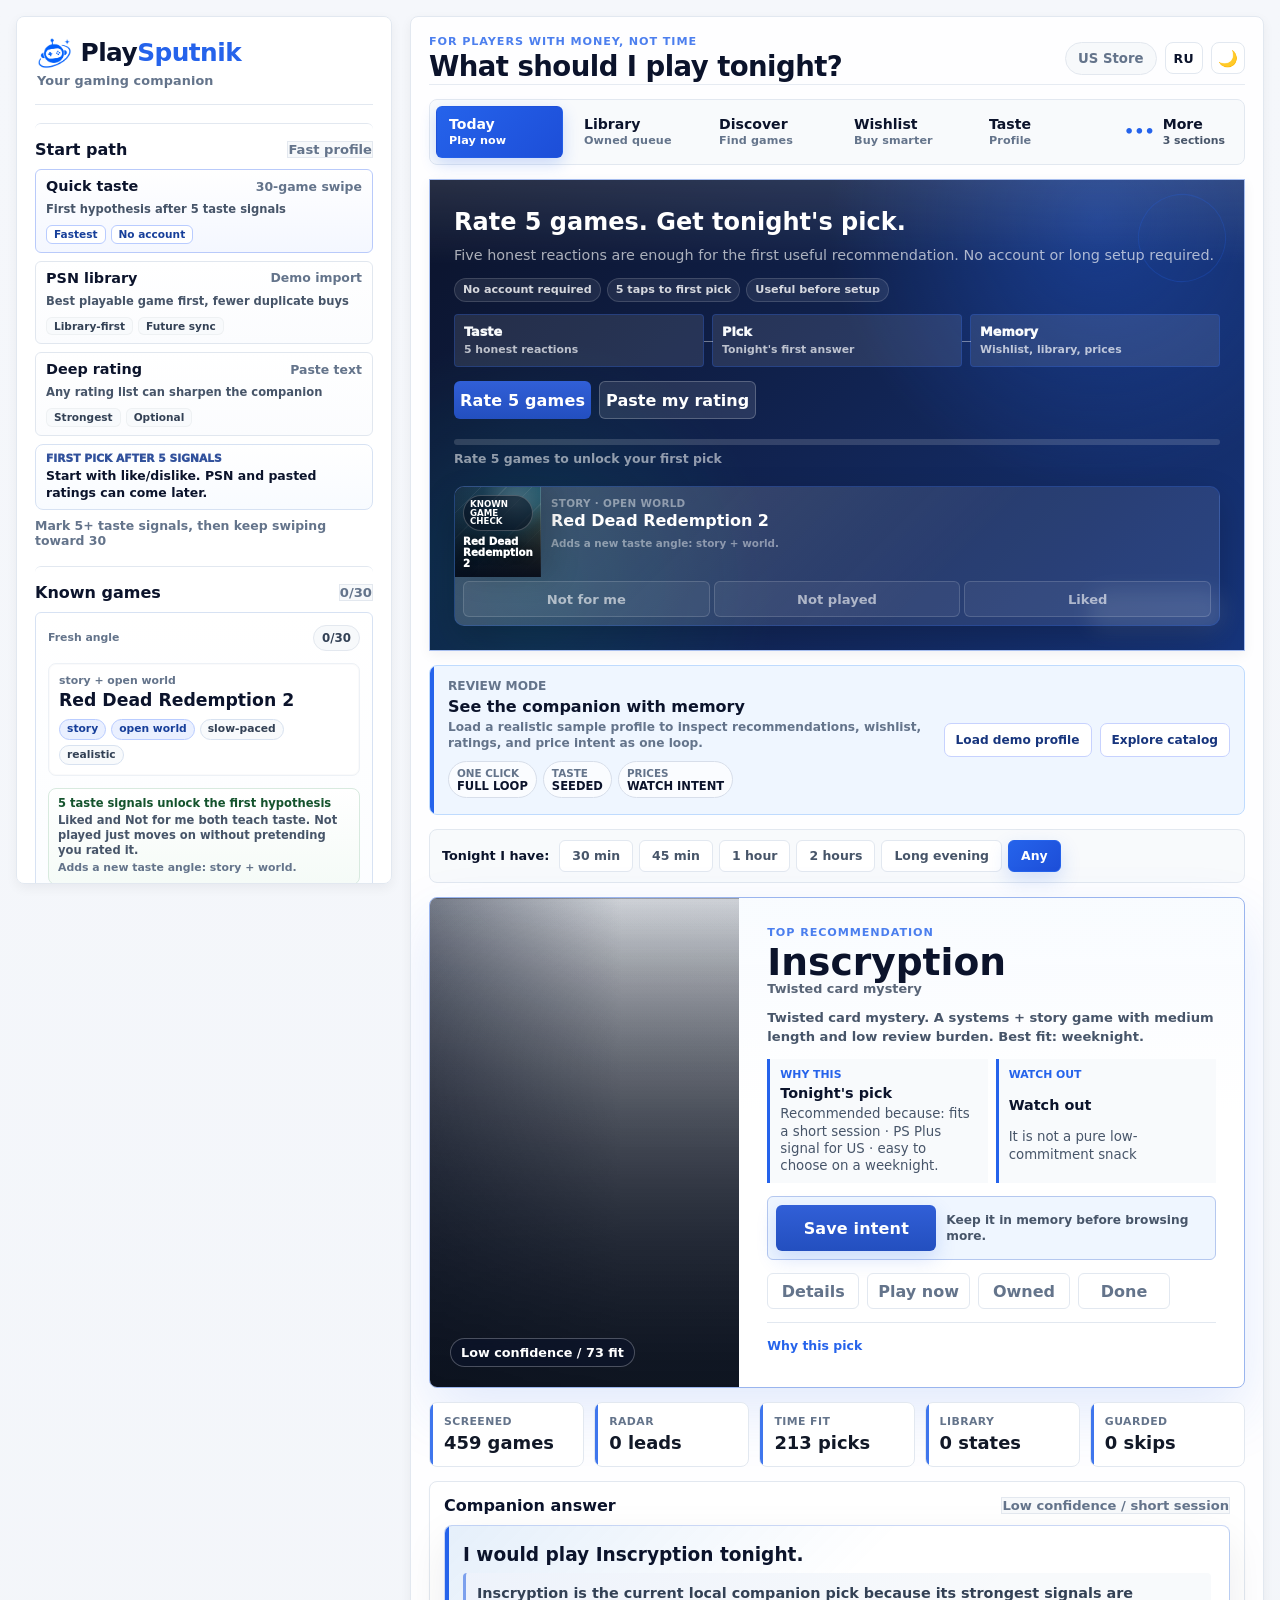
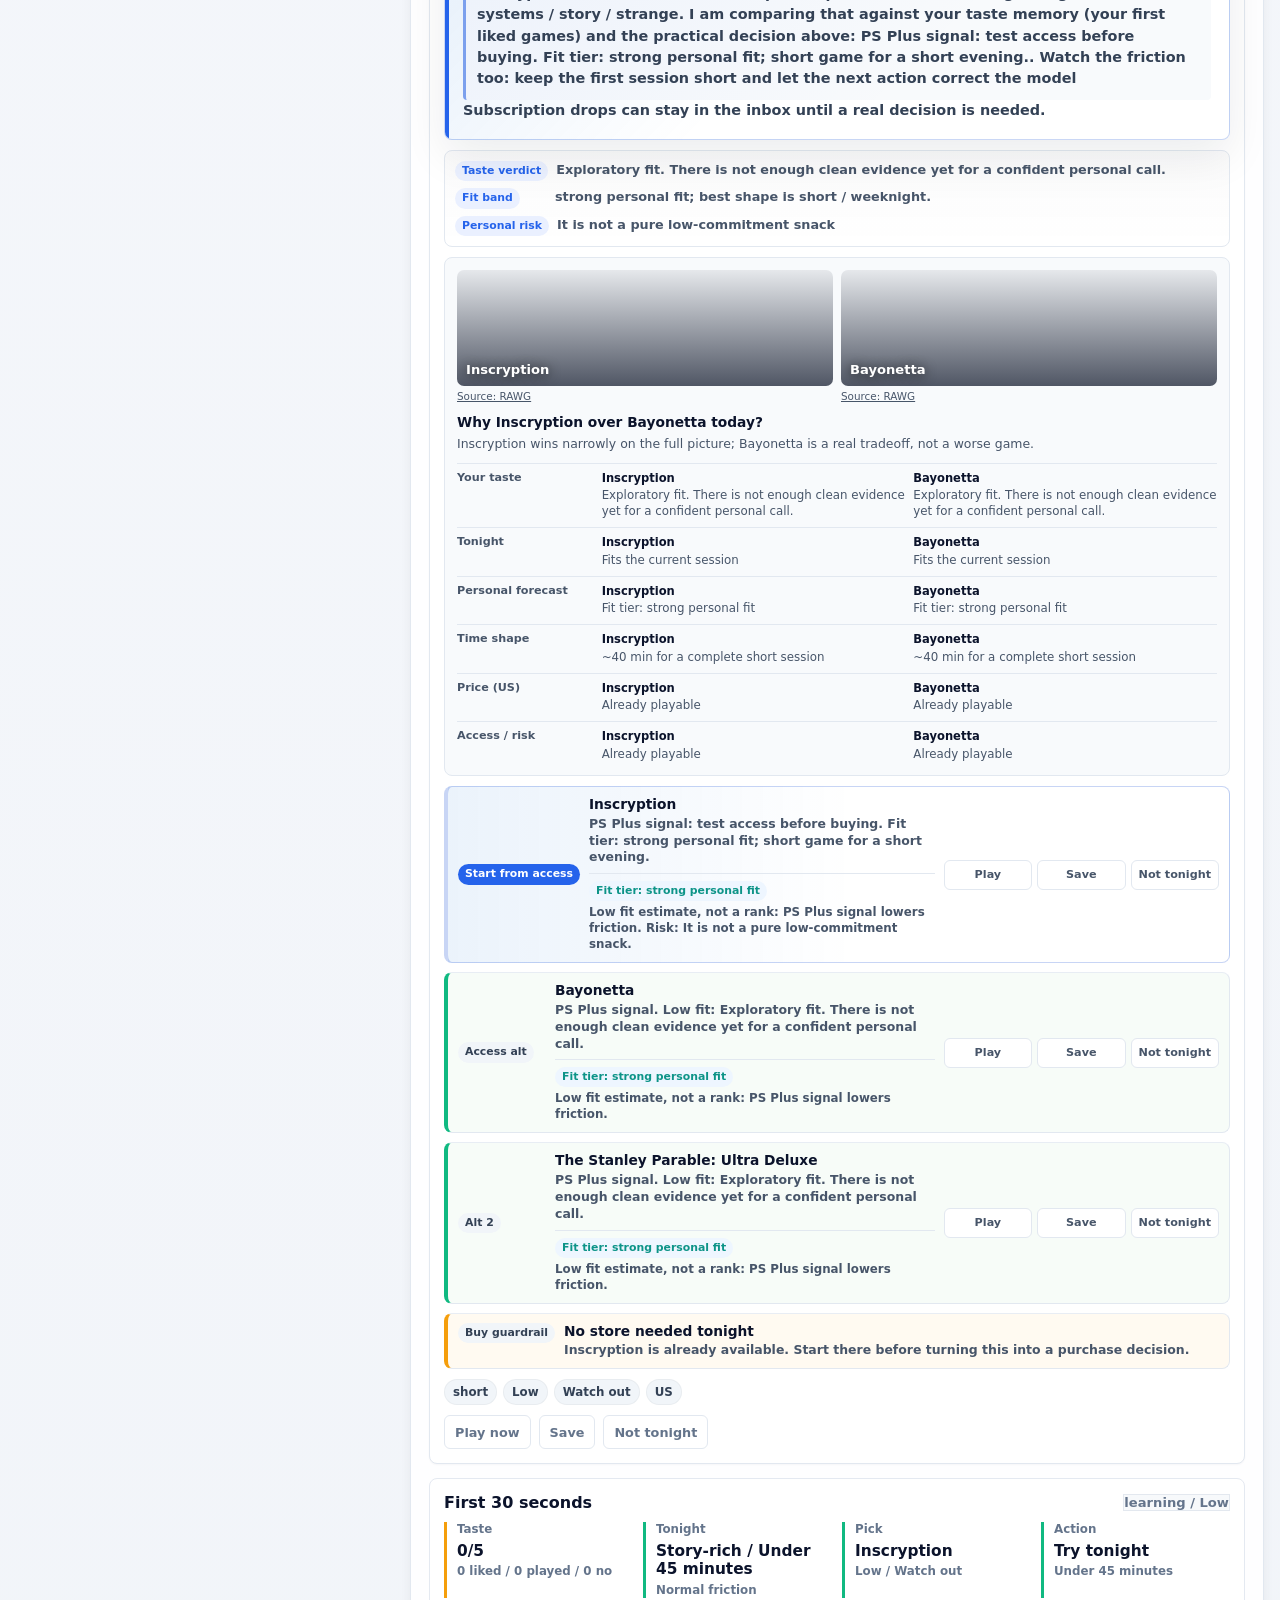
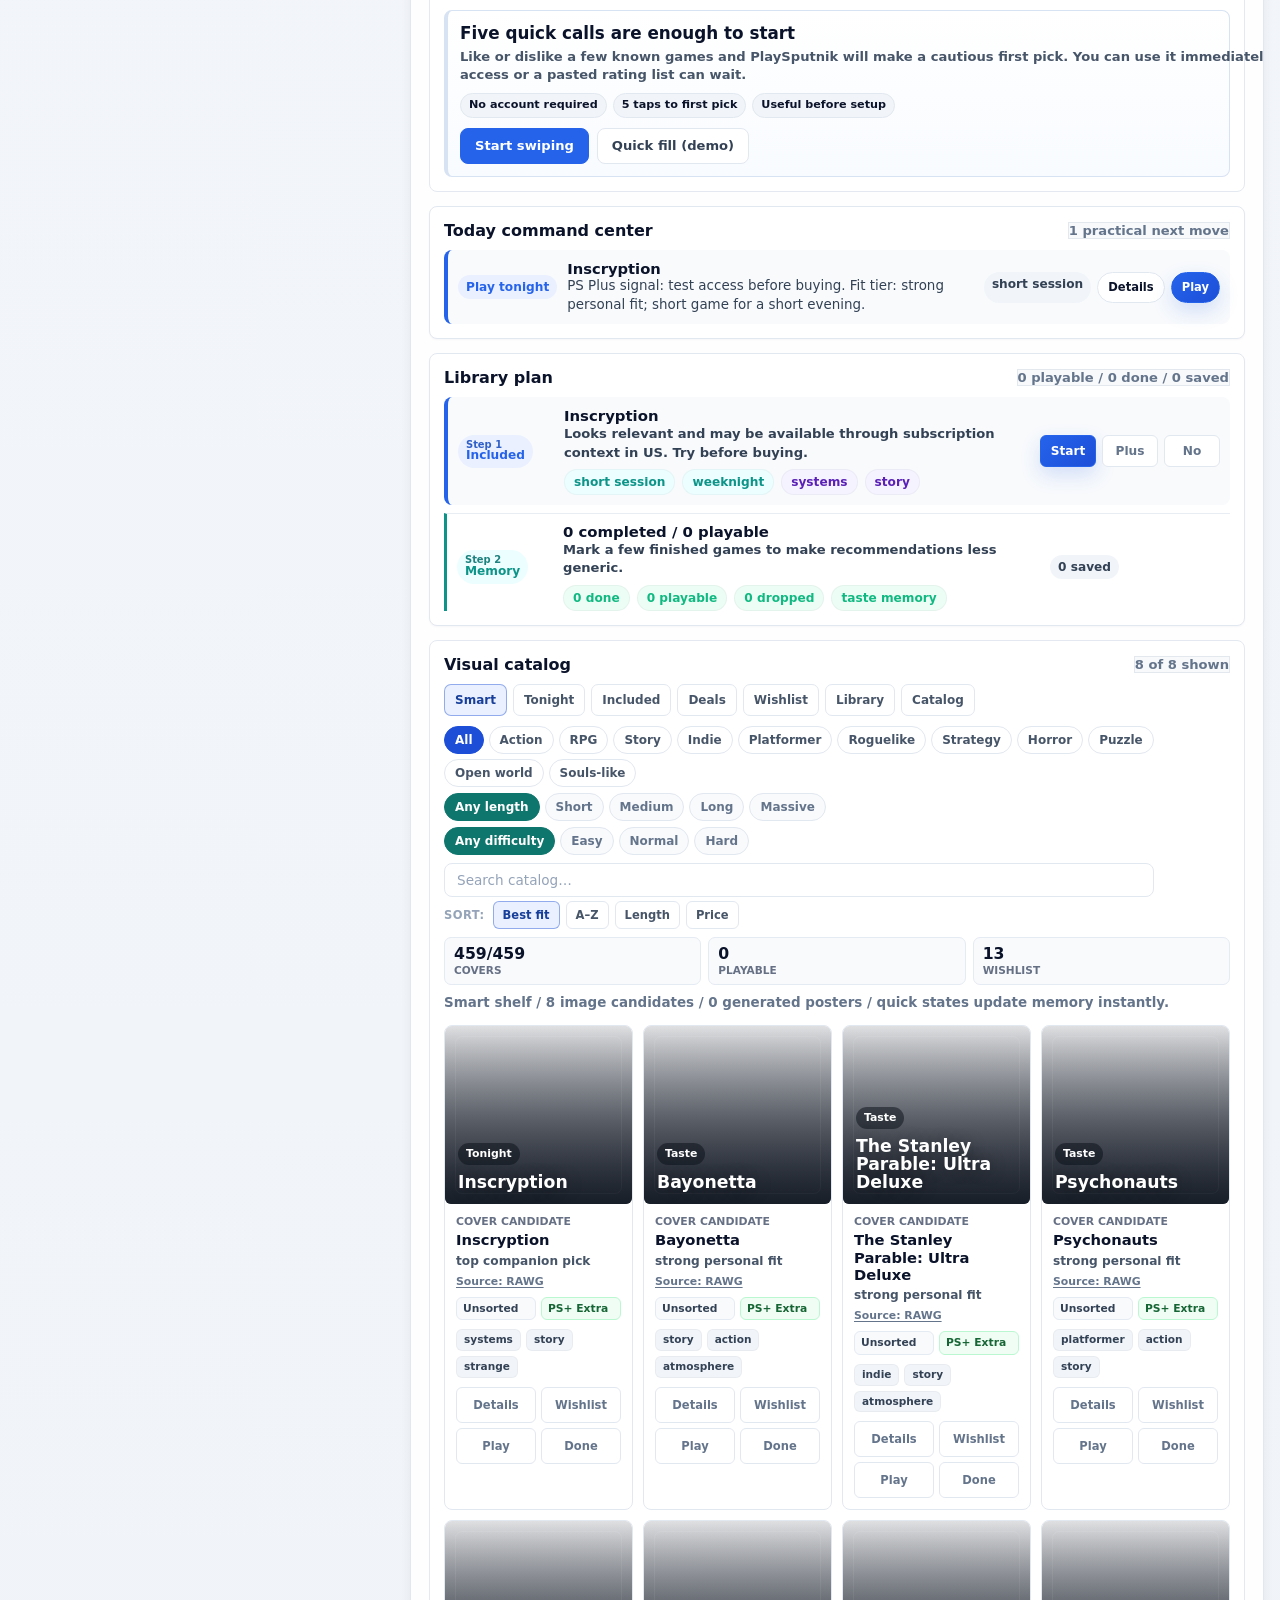
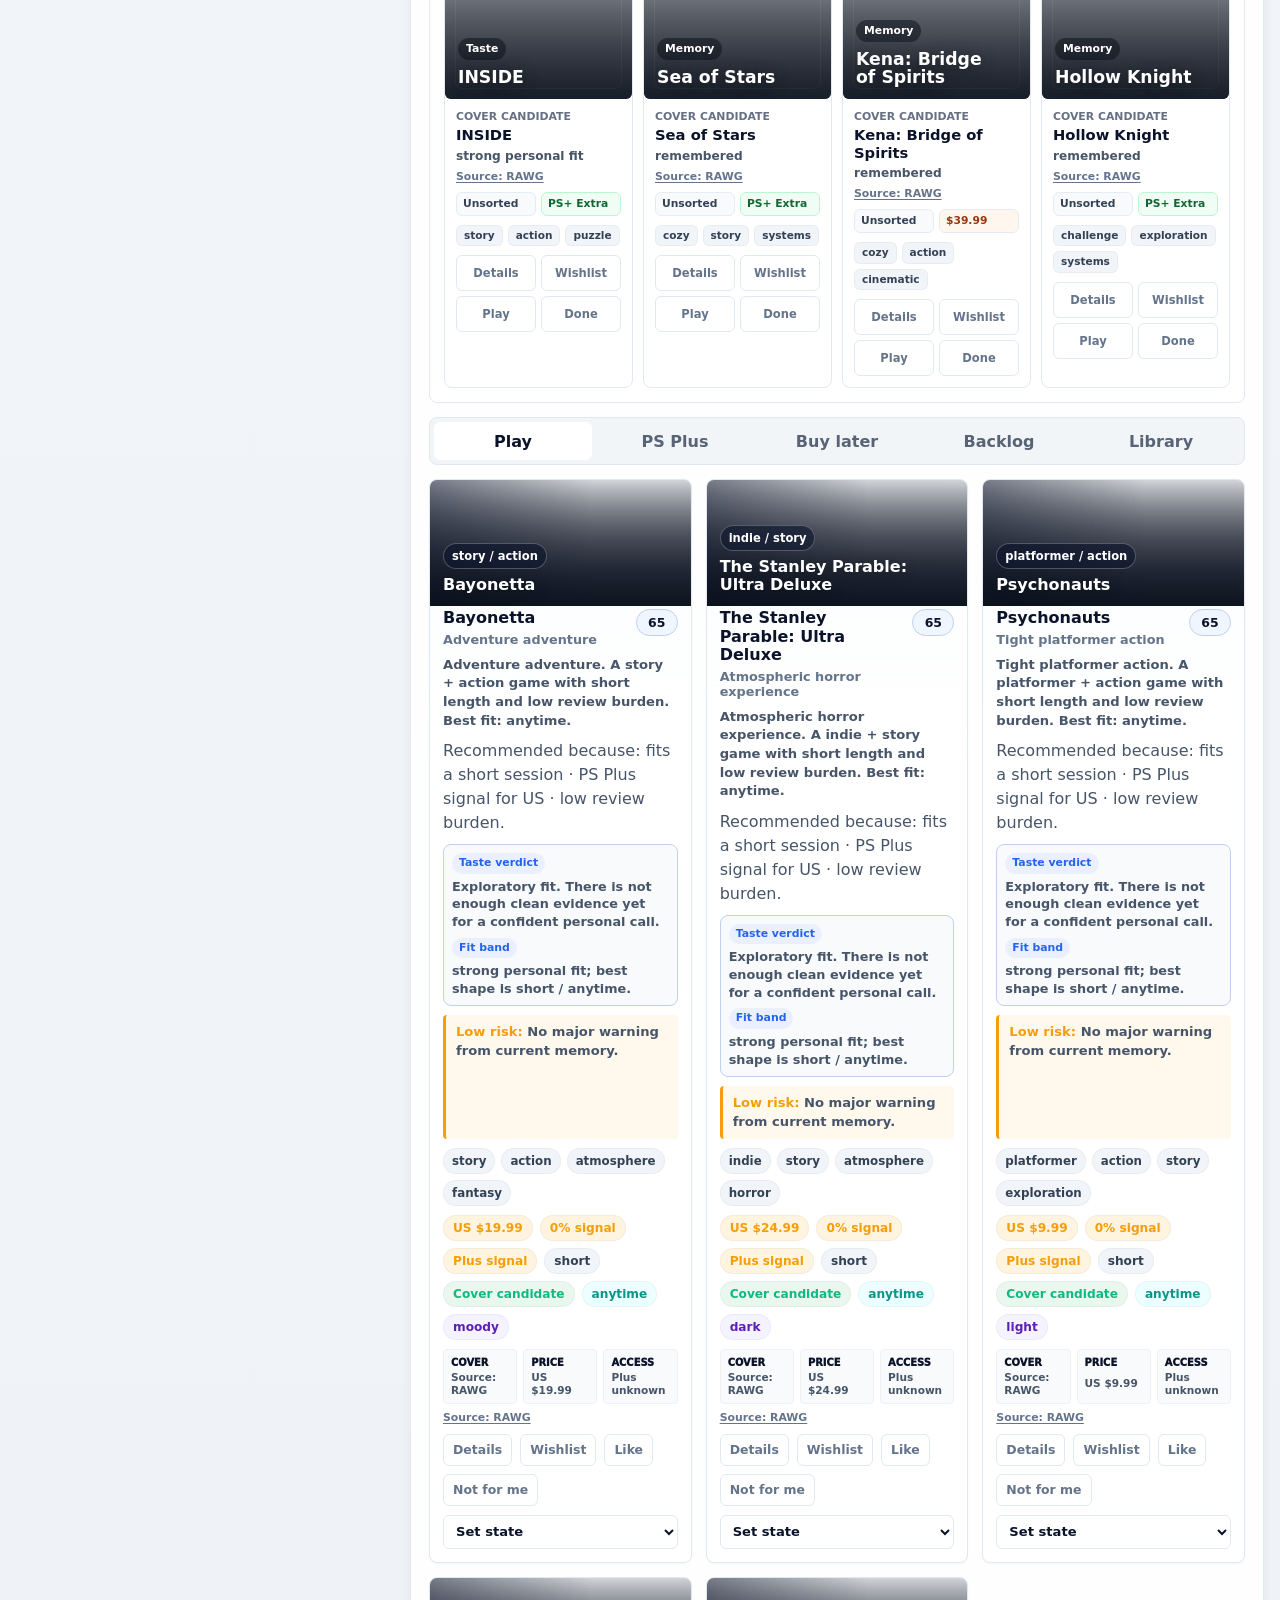
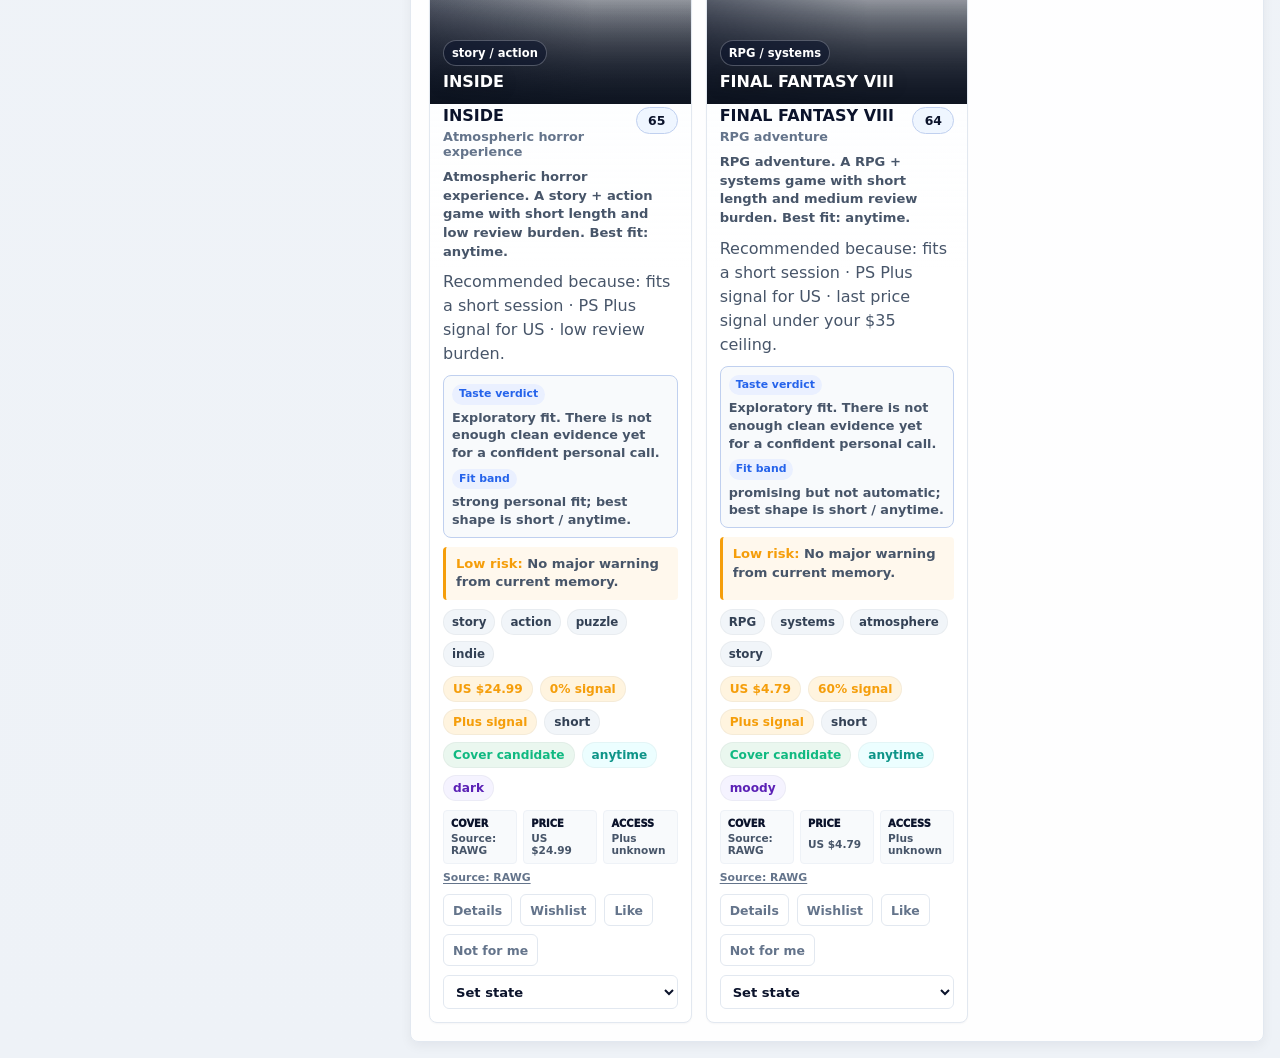
==== index.html @ 049bcea6 "Add reviewable AI memory and guarded Today reranking" ====
<!doctype html>
<html lang="en">
  <head>
    <meta charset="utf-8" />
    <meta name="viewport" content="width=device-width, initial-scale=1" />
    <title>PlaySputnik</title>
    <meta name="description" content="Your PS-first gaming companion — find what to play next." />
    <meta name="theme-color" content="#2563eb" />
    <meta name="apple-mobile-web-app-capable" content="yes" />
    <meta name="apple-mobile-web-app-status-bar-style" content="black-translucent" />
    <meta name="apple-mobile-web-app-title" content="PlaySputnik" />
    <link rel="manifest" href="manifest.json" />
    <link rel="icon" type="image/svg+xml" href="favicon.svg" />
    <link rel="apple-touch-icon" href="icons/icon-192.png" />
    <link rel="stylesheet" href="styles/foundation.css?v=v132" />
    <link rel="stylesheet" href="styles/components.css?v=v132" />
    <link rel="stylesheet" href="styles/polish.css?v=v132" />
    <link rel="stylesheet" href="styles/themes.css?v=v132" />
    <link rel="stylesheet" href="styles/brand.css?v=v132" />
    <script src="runtime-config.js"></script>
    <script>
      // Apply theme before first paint to avoid flash-of-light
      (function () {
        try {
          var stored = localStorage.getItem("playsputnik-theme");
          var theme = stored
            || (window.matchMedia && window.matchMedia("(prefers-color-scheme: dark)").matches ? "dark" : "light");
          if (theme === "dark") document.documentElement.setAttribute("data-theme", "dark");
        } catch (e) { /* localStorage blocked — default light */ }
      })();
    </script>
  </head>
  <body class="is-app-booting" aria-busy="true">
    <div class="app-boot-overlay" id="app-boot-overlay" role="status" aria-live="polite">
      <span class="app-boot-mark" aria-hidden="true"></span>
      <strong data-i18n="system.bootTitle">Preparing your companion</strong>
      <p id="app-boot-status" data-i18n="system.bootModules">Loading game intelligence…</p>
    </div>
    <a href="#decision-surface-main" class="skip-link" data-i18n="system.skip">Skip to recommendations</a>
    <main class="app-shell">
      <aside class="setup-panel" id="setup-panel" aria-label="Player setup" data-i18n-attr="aria-label:settings.setupAria">
        <div class="brand-row">
          <span class="brand-logo" role="img" aria-label="PlaySputnik">
            <img class="brand-mark-img" src="icons/brand/playsputnik-mark.png" alt="" aria-hidden="true" width="34" height="32" />
            <span class="bl-wordmark"><span class="bl-play">Play</span><span class="bl-sputnik">Sputnik</span></span>
          </span>
          <p class="brand-tagline" data-i18n="settings.brandTagline">Your gaming companion</p>
        </div>

        <section class="control-section entry-section" aria-labelledby="entry-title">
          <div class="section-heading">
            <h2 id="entry-title" data-i18n="settings.start.title">Start path</h2>
            <span id="entry-status" data-i18n="settings.start.status">30 sec value</span>
          </div>
          <div class="entry-grid">
            <button class="entry-option" data-entry-path="quick" type="button">
              <strong data-i18n="settings.start.quickTitle">Quick taste</strong>
              <span data-i18n="settings.start.quickSub">30-game swipe</span>
              <small data-i18n="settings.start.quickDetail">First hypothesis after 5 taste signals</small>
              <span class="entry-tags" aria-label="Quick taste strengths" data-i18n-attr="aria-label:settings.start.quickAria">
                <em data-i18n="settings.start.fastest">Fastest</em>
                <em data-i18n="settings.start.noAccount">No account</em>
              </span>
            </button>
            <button class="entry-option" data-entry-path="psn" type="button">
              <strong data-i18n="settings.start.psnTitle">PSN library</strong>
              <span data-i18n="settings.start.psnSub">Demo import</span>
              <small data-i18n="settings.start.psnDetail">Best playable game first, fewer duplicate buys</small>
              <span class="entry-tags" aria-label="PSN library strengths" data-i18n-attr="aria-label:settings.start.psnAria">
                <em data-i18n="settings.start.libraryFirst">Library-first</em>
                <em data-i18n="settings.start.futureSync">Future sync</em>
              </span>
            </button>
            <button class="entry-option" data-entry-path="deep" type="button">
              <strong data-i18n="settings.start.deepTitle">Deep rating</strong>
              <span data-i18n="settings.start.deepSub">Paste text</span>
              <small data-i18n="settings.start.deepDetail">Any rating list can sharpen the companion</small>
              <span class="entry-tags" aria-label="Deep rating strengths" data-i18n-attr="aria-label:settings.start.deepAria">
                <em data-i18n="settings.start.strongest">Strongest</em>
                <em data-i18n="settings.start.optional">Optional</em>
              </span>
            </button>
          </div>
          <div class="entry-route-proof" id="entry-route-proof"></div>
          <div class="entry-result" id="entry-result"></div>
        </section>

        <section class="control-section psn-import-section" id="psn-import-section" aria-labelledby="psn-import-title" style="display:none">
          <div class="section-heading">
            <h2 id="psn-import-title" data-i18n="settings.psn.title">PSN library import</h2>
            <span id="psn-import-status"></span>
          </div>
          <p class="panel-note" data-i18n="settings.psn.note">Paste your npsso cookie to import your PS5/PS4 library automatically.</p>
          <details class="psn-npsso-howto">
            <summary data-i18n="settings.psn.howTo">How to find your NPSSO token</summary>
            <ol>
              <li data-i18n="settings.psn.step1">Open my.playstation.com in a browser and sign in.</li>
              <li data-i18n="settings.psn.step2">Press F12 to open DevTools, then open the Application tab.</li>
              <li data-i18n="settings.psn.step3">Under Storage, then Cookies, find npsso.</li>
              <li data-i18n="settings.psn.step4">Copy the 64-character value and paste it below.</li>
            </ol>
            <p class="panel-note" data-i18n="settings.psn.privacy">The token is sent only to your local companion server (127.0.0.1), never to a third party.</p>
          </details>
          <label class="field">
            <span data-i18n="settings.psn.tokenLabel">NPSSO token</span>
            <input id="psn-npsso-input" type="password" placeholder="Paste 64-character token" data-i18n-attr="placeholder:settings.psn.tokenPlaceholder" autocomplete="off" spellcheck="false" />
          </label>
          <div class="action-row">
            <button class="secondary-action" id="psn-import-btn" type="button" data-i18n="settings.psn.import">Import from PSN</button>
            <button class="secondary-action" id="psn-import-cancel" type="button" data-i18n="settings.psn.cancel">Cancel</button>
          </div>
          <div id="psn-import-result"></div>
        </section>

        <section class="control-section" aria-labelledby="liked-title">
          <div class="section-heading">
            <h2 id="liked-title" data-i18n="settings.knownGames">Known games</h2>
            <span id="liked-count">0/30</span>
          </div>
          <div class="quick-swipe-deck" id="quick-swipe-deck"></div>
          <div class="profile-grid" id="liked-games"></div>
          <div class="taste-gate" id="taste-gate"></div>
        </section>

        <section class="control-section" id="taste-profile-section" aria-labelledby="taste-profile-title">
          <div class="section-heading">
            <h2 id="taste-profile-title" data-i18n="settings.tasteProfile">Taste profile</h2>
            <span id="taste-profile-badge"></span>
          </div>
          <div id="taste-profile-summary"></div>
        </section>

        <section class="control-section" id="taste-import-section" aria-labelledby="import-title">
          <div class="section-heading">
            <h2 id="import-title" data-i18n="settings.tasteImport.title">Taste import</h2>
            <span id="taste-summary" data-i18n="settings.tasteImport.summary">Manual profile</span>
          </div>
          <label class="field">
            <span data-i18n="settings.tasteImport.label">Paste ratings</span>
            <textarea id="rating-import" rows="5" placeholder="Hades - 5/5&#10;Elden Ring - 9/10&#10;Stray - 4/5" data-i18n-attr="placeholder:settings.tasteImport.placeholder"></textarea>
          </label>
          <div class="taste-import-preview" id="taste-import-preview" aria-live="polite"></div>
          <div class="taste-import-report" id="taste-import-report" aria-live="polite" hidden></div>
          <div class="action-row">
            <button class="secondary-action" id="sample-ratings" type="button" data-i18n="settings.tasteImport.sample">Use sample</button>
            <button class="secondary-action" id="demo-ratings" type="button" data-i18n="settings.tasteImport.demo">Demo 10 games</button>
            <button class="secondary-action" id="analyze-ratings" type="button" data-i18n="settings.tasteImport.analyze">Analyze with AI</button>
            <button class="primary-action" id="confirm-ai-import" type="button" data-i18n="settings.tasteImport.confirmDraft" hidden>Confirm draft</button>
            <button class="secondary-action" id="discard-ai-import" type="button" data-i18n="settings.tasteImport.discardDraft" hidden>Discard draft</button>
          </div>
          <div class="taste-atoms" id="taste-atoms"></div>
        </section>

        <section class="control-section" aria-labelledby="session-stats-title" id="session-stats-panel">
          <div class="section-heading">
            <h2 id="session-stats-title" data-i18n="settings.sessionStats.title">Session</h2>
            <span id="session-status"></span>
          </div>
          <div class="session-stats-grid" id="session-stats-grid">
            <div class="session-stat"><span data-i18n="settings.sessionStats.now">Now</span><strong id="session-current">—</strong></div>
            <div class="session-stat"><span data-i18n="settings.sessionStats.total">Total</span><strong id="session-total">—</strong></div>
            <div class="session-stat"><span data-i18n="settings.sessionStats.sessions">Sessions</span><strong id="session-count">—</strong></div>
            <div class="session-stat"><span data-i18n="settings.sessionStats.average">Avg</span><strong id="session-avg">—</strong></div>
          </div>
        </section>

        <details class="control-section advanced-section">
          <summary>
            <span id="notebook-title" data-i18n="settings.advanced.title">Advanced import</span>
            <span id="notebook-summary" data-i18n="settings.advanced.optional">Optional</span>
          </summary>
          <label class="field">
            <span data-i18n="settings.advanced.label">Power-user note</span>
            <textarea id="notebook-import" rows="6" placeholder="Wishlist, access, prices, completed, ranked, upcoming" data-i18n-attr="placeholder:settings.advanced.placeholder"></textarea>
          </label>
          <div class="action-row">
            <button class="secondary-action" id="parse-notebook" type="button" data-i18n="settings.advanced.parse">Parse note</button>
            <button class="secondary-action" id="clear-notebook" type="button" data-i18n="settings.advanced.clear">Clear note</button>
          </div>
          <div class="taste-atoms" id="notebook-pills"></div>
        </details>

        <section class="control-section" aria-labelledby="context-title">
          <h2 id="context-title" data-i18n="settings.context.title">Current context</h2>
          <label class="field">
            <span data-i18n="settings.context.mood">Mood</span>
            <select id="mood">
              <option value="story" data-i18n="settings.context.moodStory">Story-rich</option>
              <option value="adrenaline" data-i18n="settings.context.moodEnergy">High energy</option>
              <option value="cozy" data-i18n="settings.context.moodCozy">Relaxed</option>
              <option value="systems" data-i18n="settings.context.moodSystems">Systems and tactics</option>
            </select>
          </label>
          <label class="field">
            <span data-i18n="settings.context.session">Session</span>
            <select id="session">
              <option value="short" data-i18n="settings.context.sessionShort">Under 45 minutes</option>
              <option value="medium" data-i18n="settings.context.sessionMedium">1-2 hours</option>
              <option value="long" data-i18n="settings.context.sessionLong">Long evening</option>
            </select>
          </label>
          <label class="field">
            <span data-i18n="settings.context.difficulty">Difficulty</span>
            <select id="difficulty">
              <option value="normal" data-i18n="settings.context.difficultyNormal">Normal</option>
              <option value="low" data-i18n="settings.context.difficultyLow">Low friction</option>
              <option value="high" data-i18n="settings.context.difficultyHigh">Challenging</option>
            </select>
          </label>
        </section>

        <section class="control-section" aria-labelledby="market-title">
          <h2 id="market-title" data-i18n="settings.store.title">Store signals</h2>
          <div class="segmented" role="group" aria-label="Active PS Store region" data-i18n-attr="aria-label:settings.store.regionAria">
            <button class="segment is-active" data-region="US" type="button">US</button>
            <button class="segment" data-region="TR" type="button">TR</button>
            <button class="segment" data-region="UK" type="button">UK</button>
          </div>
          <label class="toggle-row">
            <input id="ps-plus" type="checkbox" checked />
            <span data-i18n="settings.store.usePlus">Use PS Plus Extra catalog</span>
          </label>
          <label class="field">
            <span data-i18n="settings.store.ceiling">Buy-later ceiling</span>
            <input id="budget" type="range" min="10" max="70" value="35" step="5" />
            <strong id="budget-label">$35</strong>
          </label>
        </section>

        <button class="primary-action" id="refresh" type="button">
          <span aria-hidden="true">R</span>
          <span data-i18n="settings.refresh">Refresh guidance</span>
        </button>
        <button class="secondary-action" id="reset-state" type="button" data-i18n="settings.reset">Reset profile</button>
      </aside>

      <section class="decision-surface" id="decision-surface-main" aria-live="polite" tabindex="-1">
        <header class="surface-header">
          <div>
            <p class="eyebrow" data-i18n="header.eyebrow">For players with money, not time</p>
            <h2 data-i18n="header.title">What should I play tonight?</h2>
          </div>
          <div class="surface-header-right">
            <div class="region-pill" id="active-region">US Store</div>
            <button class="lang-toggle" id="lang-toggle" type="button" aria-label="Language" data-i18n-attr="aria-label:common.language;title:common.language">EN</button>
            <button class="theme-toggle" id="theme-toggle" type="button" aria-pressed="false" title="Toggle dark mode" aria-label="Toggle dark mode" data-i18n-attr="title:common.themeToggle;aria-label:common.themeToggle">🌙</button>
            <button class="settings-toggle" id="settings-toggle" type="button" aria-expanded="false" aria-controls="setup-panel" title="Settings" aria-label="Settings" data-i18n-attr="title:common.settings;aria-label:common.settings">⚙</button>
          </div>
        </header>

        <nav class="app-view-nav" aria-label="Product areas" data-i18n-attr="aria-label:nav.ariaProductAreas">
          <button class="app-view-tab is-active" data-app-view="today" type="button">
            <strong data-i18n="nav.todayTitle">Today</strong>
            <span data-i18n="nav.todaySub">Play now</span>
          </button>
          <button class="app-view-tab" data-app-view="library" type="button">
            <strong data-i18n="nav.libraryTitle">Library</strong>
            <span data-i18n="nav.librarySub">Owned queue</span>
          </button>
          <button class="app-view-tab" data-app-view="discover" type="button">
            <strong data-i18n="nav.discoverTitle">Discover</strong>
            <span data-i18n="nav.discoverSub">Find games</span>
          </button>
          <button class="app-view-tab" data-app-view="wishlist" type="button">
            <strong data-i18n="nav.wishlistTitle">Wishlist</strong>
            <span data-i18n="nav.wishlistSub">Buy smarter</span>
          </button>
          <button class="app-view-tab" data-app-view="taste" type="button">
            <strong data-i18n="nav.tasteTitle">Taste</strong>
            <span data-i18n="nav.tasteSub">Profile</span>
          </button>
          <details class="app-view-more" id="app-view-more">
            <summary data-i18n-attr="aria-label:nav.moreAria">
              <b aria-hidden="true">•••</b>
              <strong data-i18n="nav.moreTitle">More</strong>
              <span data-i18n="nav.moreSub">3 sections</span>
            </summary>
            <div class="app-view-more-menu">
              <button class="app-view-tab app-view-tab--secondary" data-app-view="deals" type="button">
                <strong data-i18n="nav.dealsTitle">Deals</strong>
                <span data-i18n="nav.dealsSub">On sale</span>
              </button>
              <button class="app-view-tab app-view-tab--secondary" data-app-view="stats" type="button">
                <strong data-i18n="nav.statsTitle">Stats</strong>
                <span data-i18n="nav.statsSub">My library</span>
              </button>
              <button class="app-view-tab app-view-tab--secondary" data-app-view="data" type="button">
                <strong data-i18n="nav.dataTitle">Data</strong>
                <span data-i18n="nav.dataSub">Sources</span>
              </button>
            </div>
          </details>
        </nav>
        <p class="app-view-copy" id="app-view-status" data-i18n="views.today.summary">Tonight pick, first value proof, and the short plan.</p>

        <section class="onboarding-hero is-hidden" id="onboarding-hero" aria-label="Welcome" data-i18n-attr="aria-label:today.onboarding.aria" data-view-section="today">
          <div class="onboarding-hero-text">
            <h2 data-i18n="today.onboarding.title">Rate 5 games. Get tonight's pick.</h2>
            <p data-i18n="today.onboarding.detail">Five honest reactions are enough for the first useful recommendation. No account or long setup required.</p>
            <div class="onboarding-value-contract">
              <span data-i18n="narrative.firstRun.preChipNoAccount">No account required</span>
              <span data-i18n="narrative.firstRun.preChipThreeTaps">5 taps to first pick</span>
              <span data-i18n="narrative.firstRun.preChipUseNow">Useful before setup</span>
            </div>
            <div class="onboarding-value-path" aria-label="First value path" data-i18n-attr="aria-label:today.onboarding.pathAria">
              <span>
                <strong data-i18n="today.onboarding.pathTaste">Taste</strong>
                <small data-i18n="today.onboarding.pathTasteDetail">5 honest reactions</small>
              </span>
              <span>
                <strong data-i18n="today.onboarding.pathPick">Pick</strong>
                <small data-i18n="today.onboarding.pathPickDetail">Tonight's first answer</small>
              </span>
              <span>
                <strong data-i18n="today.onboarding.pathMemory">Memory</strong>
                <small data-i18n="today.onboarding.pathMemoryDetail">Wishlist, library, prices</small>
              </span>
            </div>
            <div class="onboarding-entry-actions" aria-label="Choose how PlaySputnik learns your taste" data-i18n-attr="aria-label:today.onboarding.actionsAria">
              <button class="primary-action" data-onboarding-shortcut="swipe" type="button" data-i18n="today.onboarding.actionSwipe">Rate 5 games</button>
              <button class="secondary-action" data-onboarding-shortcut="ratings" type="button" data-i18n="today.onboarding.actionImport">Paste my rating</button>
            </div>
          </div>
          <div class="onboarding-progress" id="onboarding-progress">
            <div class="onboarding-progress-bar">
              <div class="onboarding-progress-fill" id="onboarding-progress-fill" style="width:0%"></div>
            </div>
            <span id="onboarding-progress-label">0 of 5 signals</span>
          </div>
          <div class="onboarding-featured" id="onboarding-featured"></div>
        </section>

        <section class="value-strip" aria-label="Decision metrics" data-view-section="today library discover wishlist taste">
          <div>
            <span data-i18n="today.metrics.screenedLabel">Screened</span>
            <strong id="screened-count">0 games</strong>
          </div>
          <div>
            <span data-i18n="today.metrics.radarLabel">Radar</span>
            <strong id="best-deal">0% off</strong>
          </div>
          <div>
            <span data-i18n="today.metrics.timeFitLabel">Time fit</span>
            <strong id="time-fit">0 picks</strong>
          </div>
          <div>
            <span data-i18n="today.metrics.libraryLabel">Library</span>
            <strong id="library-count">0 states</strong>
          </div>
          <div>
            <span data-i18n="today.metrics.guardedLabel">Guarded</span>
            <strong id="guarded-count">0 skips</strong>
          </div>
        </section>

        <section class="demo-continuity-panel" id="demo-continuity-panel" aria-label="Demo path and continuity" data-view-section="today discover">
          <div class="demo-continuity-copy">
            <span id="demo-continuity-kicker">Review mode</span>
            <strong id="demo-continuity-title">See the companion with memory</strong>
            <p id="demo-continuity-detail">Load a realistic sample profile to inspect recommendations, wishlist, ratings, and price intent as one loop.</p>
            <div class="demo-continuity-metrics" id="demo-continuity-metrics"></div>
          </div>
          <div class="demo-continuity-actions" id="demo-continuity-actions"></div>
        </section>

        <section class="tonight-time" aria-label="Time available tonight" data-view-section="today">
          <span class="tonight-time-label" data-i18n="today.time.label">Tonight I have:</span>
          <div class="tonight-time-chips" role="group" aria-label="Pick your available time" data-i18n-attr="aria-label:today.time.aria">
            <button class="time-chip" data-session-minutes="30" type="button" data-i18n="today.time.min30">30 min</button>
            <button class="time-chip" data-session-minutes="45" type="button" data-i18n="today.time.min45">45 min</button>
            <button class="time-chip" data-session-minutes="60" type="button" data-i18n="today.time.hour1">1 hour</button>
            <button class="time-chip" data-session-minutes="120" type="button" data-i18n="today.time.hour2">2 hours</button>
            <button class="time-chip" data-session-minutes="180" type="button" data-i18n="today.time.longEvening">Long evening</button>
            <button class="time-chip is-active" data-session-minutes="0" type="button" data-i18n="today.time.any">Any</button>
          </div>
          <span class="tonight-time-hint" id="tonight-time-hint"></span>
        </section>

        <section class="taste-understood-panel" id="taste-understood-panel" aria-labelledby="taste-understood-title" data-view-section="today taste" hidden>
          <div class="section-heading">
            <h2 id="taste-understood-title" data-i18n="today.tasteUnderstood.title">We understand your taste now</h2>
            <span id="taste-understood-status">Learning</span>
          </div>
          <div class="taste-understood-body" id="taste-understood-body"></div>
        </section>

        <section class="top-pick" id="top-pick" aria-label="Top recommendation" data-view-section="today"></section>

        <section class="first-run-panel" aria-labelledby="first-run-title" data-view-section="today taste">
          <div class="section-heading">
            <h2 id="first-run-title" data-i18n="narrative.firstRun.panelTitle">First 30 seconds</h2>
            <span id="first-run-status" data-i18n="narrative.firstRun.loading">Loading</span>
          </div>
          <div class="first-run-grid" id="first-run-grid"></div>
          <div class="first-run-bridge" id="first-run-bridge"></div>
        </section>

        <section class="answer-panel" aria-labelledby="answer-title" data-view-section="today">
          <div class="section-heading">
            <h2 id="answer-title" data-i18n="today.answerTitle">Companion answer</h2>
            <span id="answer-status">Loading</span>
          </div>
          <div id="answer-copy"></div>
        </section>

        <section class="amnesty-panel is-empty" id="amnesty-panel" aria-labelledby="amnesty-title" data-view-section="today" hidden>
          <div class="section-heading">
            <h2 id="amnesty-title" data-i18n="today.amnesty.title">Backlog amnesty</h2>
            <span id="amnesty-status" data-i18n="today.amnesty.quiet">Quiet</span>
          </div>
          <div id="amnesty-card"></div>
        </section>

        <section class="receipt-panel" aria-labelledby="receipt-title" data-view-section="taste">
          <div class="section-heading">
            <h2 id="receipt-title" data-i18n="taste.proofTitle">30-sec proof</h2>
            <span id="receipt-summary" data-i18n="taste.loading">Loading</span>
          </div>
          <div class="receipt-grid" id="receipt-grid"></div>
        </section>

        <section class="plan-panel" aria-labelledby="plan-title" data-view-section="today">
          <div class="section-heading">
            <h2 id="plan-title" data-i18n="today.planTitle">Companion plan</h2>
            <span id="plan-summary">Loading</span>
          </div>
          <div id="plan-list"></div>
        </section>

        <section class="library-plan-panel" aria-labelledby="library-plan-title" data-view-section="today library">
          <div class="section-heading">
            <h2 id="library-plan-title" data-i18n="library.planTitle">Library plan</h2>
            <span id="library-plan-summary" data-i18n="library.loading">Loading</span>
          </div>
          <div id="library-plan-list"></div>
        </section>

        <section class="memory-panel" aria-labelledby="memory-title" data-view-section="library taste">
          <div class="section-heading">
            <h2 id="memory-title" data-i18n="library.tasteMemoryTitle">Taste memory</h2>
            <span id="memory-status" data-i18n="library.learning">Learning</span>
          </div>
          <div id="memory-grid"></div>
        </section>

        <section class="taste-profile-panel" id="taste-profile-panel" aria-labelledby="taste-profile-screen-title" data-view-section="taste">
          <div class="section-heading">
            <h2 id="taste-profile-screen-title" data-i18n="taste.profileTitle">Taste profile</h2>
            <span id="taste-profile-screen-status" data-i18n="taste.profileWaiting">Learning</span>
          </div>
          <div id="taste-profile-screen"></div>
        </section>

        <section class="learning-panel" aria-labelledby="learning-title" data-view-section="taste">
          <div class="section-heading">
            <h2 id="learning-title" data-i18n="taste.learningTitle">Recently learned</h2>
            <span id="learning-status" data-i18n="taste.learningWaiting">Waiting</span>
          </div>
          <div id="learning-list"></div>
        </section>

        <section class="rating-queue-panel" aria-labelledby="rating-queue-title" data-view-section="taste">
          <div class="section-heading">
            <h2 id="rating-queue-title" data-i18n="taste.ratingQueueTitle">Rate later</h2>
            <span id="rating-queue-status"></span>
          </div>
          <p class="panel-note" data-i18n="taste.ratingQueueNote">A separate queue for games you know but do not want to rate right now.</p>
          <div id="rating-queue-list"></div>
        </section>

        <section class="taste-share-panel" aria-labelledby="taste-share-title" data-view-section="taste" id="taste-share-panel">
          <div class="section-heading">
            <h2 id="taste-share-title" data-i18n="taste.shareTitle">Share taste</h2>
            <span id="taste-share-status"></span>
          </div>
          <p class="panel-note" data-i18n="taste.shareNote">Generate a link that encodes your atom weights and top reactions — a friend can import it to see what you'd both enjoy.</p>
          <div class="taste-share-actions">
            <button class="secondary-action" id="taste-share-btn" type="button" data-i18n="taste.shareGenerate">Generate share link</button>
            <button class="secondary-action" id="taste-share-copy" type="button" style="display:none" data-i18n="taste.shareCopy">Copy link</button>
          </div>
          <p class="taste-share-summary" id="taste-share-summary" style="display:none"></p>
          <div class="taste-share-url" id="taste-share-url" style="display:none"></div>
        </section>

        <section class="taste-import-banner" id="taste-import-banner" style="display:none" aria-live="polite">
          <div class="taste-import-banner-body">
            <strong id="taste-import-banner-title" data-i18n="taste.importTitle">Someone shared their taste with you</strong>
            <span id="taste-import-banner-desc"></span>
            <div class="taste-import-banner-actions">
              <button class="primary-action" id="taste-import-confirm" type="button" data-i18n="taste.importConfirm">Merge into my profile</button>
              <button class="secondary-action" id="taste-import-dismiss" type="button" data-i18n="taste.importDismiss">Dismiss</button>
            </div>
          </div>
        </section>

        <section class="my-games-panel" aria-labelledby="my-games-title" data-view-section="library taste">
          <div class="section-heading">
            <h2 id="my-games-title" data-i18n="library.myGamesTitle">My games</h2>
            <span id="my-games-summary" data-i18n="library.loading">Loading</span>
          </div>
          <div class="library-dashboard" id="my-games-dashboard"></div>
          <div class="library-command" id="my-games-command" aria-live="polite"></div>
          <div class="queue-toolbar" aria-label="Library queue filters" data-i18n-attr="aria-label:library.filtersAria">
            <div class="queue-filter-tabs">
              <button class="queue-filter is-active" data-library-filter="all" type="button" data-i18n="library.filterAll">All</button>
              <button class="queue-filter" data-library-filter="active" type="button" data-i18n="library.filterActive">Active</button>
              <button class="queue-filter" data-library-filter="access" type="button" data-i18n="library.filterAccess">Access</button>
              <button class="queue-filter" data-library-filter="wishlist" type="button" data-i18n="library.filterWishlist">Wishlist</button>
              <button class="queue-filter" data-library-filter="finished" type="button" data-i18n="library.filterFinished">Done</button>
            </div>
            <span id="my-games-filter-summary" data-i18n="library.filterAllSummary">All queue</span>
          </div>
          <div id="my-games-list"></div>
        </section>

        <section class="game-search-panel" aria-labelledby="game-search-title" data-view-section="discover wishlist">
          <div class="section-heading">
            <h2 id="game-search-title" data-i18n="discover.searchTitle">Game search</h2>
            <span id="game-search-status" data-i18n="discover.searchLocal">Local</span>
          </div>
          <div class="game-search-controls">
            <input id="game-search-input" type="search" placeholder="Search a game" autocomplete="off" aria-label="Search games" data-i18n-attr="placeholder:discover.searchPlaceholder;aria-label:discover.searchAria" />
            <button class="secondary-action" id="game-search-submit" type="button" data-i18n="discover.searchButton">Search</button>
          </div>
          <div class="game-search-suggestions" aria-label="Quick game searches" data-i18n-attr="aria-label:discover.searchSuggestionsAria">
            <span data-i18n="discover.searchSuggestionsLabel">Try</span>
            <button data-search-suggestion="Stray" type="button">Stray</button>
            <button data-search-suggestion="Baldur's Gate 3" type="button">Baldur's Gate 3</button>
            <button data-search-suggestion="Ghost of Yōtei" type="button">Ghost of Yōtei</button>
            <button data-search-suggestion="007 First Light" type="button">007 First Light</button>
          </div>
          <p class="panel-note" id="game-search-source" data-i18n="discover.searchSourceInitial">Seed, backbone, external index</p>
          <div class="game-search-trust" id="game-search-trust" aria-label="Search source coverage" data-i18n-attr="aria-label:discover.searchTrustAria"></div>
          <div id="game-search-list"></div>
        </section>

        <section class="game-comparison-panel" aria-labelledby="game-comparison-title" data-view-section="discover">
          <div class="section-heading">
            <h2 id="game-comparison-title" data-i18n="discover.compareTitle">Compare two games</h2>
            <span id="game-comparison-status"></span>
          </div>
          <p class="panel-note" data-i18n="discover.compareNote">Choose any two catalog games. The companion will compare taste, tonight fit, access, and risk.</p>
          <div class="game-comparison-controls">
            <input id="comparison-first" type="search" list="comparison-games" autocomplete="off" data-i18n-attr="placeholder:discover.compareFirst;aria-label:discover.compareFirst" placeholder="First game" aria-label="First game" />
            <button id="comparison-swap" class="icon-button" type="button" data-i18n-attr="title:discover.compareSwap;aria-label:discover.compareSwap" title="Swap games" aria-label="Swap games">⇄</button>
            <input id="comparison-second" type="search" list="comparison-games" autocomplete="off" data-i18n-attr="placeholder:discover.compareSecond;aria-label:discover.compareSecond" placeholder="Second game" aria-label="Second game" />
            <button id="comparison-run" class="secondary-action" type="button" data-i18n="discover.compareAction">Compare</button>
          </div>
          <datalist id="comparison-games"></datalist>
          <div id="game-comparison-result"></div>
        </section>

        <section class="visual-catalog-panel" aria-labelledby="visual-catalog-title" data-view-section="today library discover wishlist">
          <div class="section-heading">
            <h2 id="visual-catalog-title" data-i18n="discover.visualTitle">Visual catalog</h2>
            <span id="visual-catalog-status" data-i18n="discover.loading">Loading</span>
          </div>
          <div class="visual-catalog-toolbar" role="tablist" aria-label="Visual catalog shelves" data-i18n-attr="aria-label:discover.shelvesAria">
            <button class="visual-shelf is-active" data-visual-shelf="smart" type="button" data-i18n="discover.shelfSmart">Smart</button>
            <button class="visual-shelf" data-visual-shelf="tonight" type="button" data-i18n="discover.shelfTonight">Tonight</button>
            <button class="visual-shelf" data-visual-shelf="included" type="button" data-i18n="discover.shelfIncluded">Included</button>
            <button class="visual-shelf" data-visual-shelf="deals" type="button" data-i18n="discover.shelfDeals">Deals</button>
            <button class="visual-shelf" data-visual-shelf="wishlist" type="button" data-i18n="discover.shelfWishlist">Wishlist</button>
            <button class="visual-shelf" data-visual-shelf="library" type="button" data-i18n="discover.shelfLibrary">Library</button>
            <button class="visual-shelf" data-visual-shelf="catalog" type="button" data-i18n="discover.shelfCatalog">Catalog</button>
          </div>
          <div class="visual-catalog-filters" id="visual-catalog-filters">
            <div class="catalog-filter-group" data-filter-group="atom">
              <button class="catalog-filter-chip is-active" data-catalog-filter-atom="" type="button" data-i18n="discover.filterAll">All</button>
              <button class="catalog-filter-chip" data-catalog-filter-atom="action" type="button" data-i18n="discover.filterAction">Action</button>
              <button class="catalog-filter-chip" data-catalog-filter-atom="rpg" type="button" data-i18n="discover.filterRpg">RPG</button>
              <button class="catalog-filter-chip" data-catalog-filter-atom="story" type="button" data-i18n="discover.filterStory">Story</button>
              <button class="catalog-filter-chip" data-catalog-filter-atom="indie" type="button" data-i18n="discover.filterIndie">Indie</button>
              <button class="catalog-filter-chip" data-catalog-filter-atom="platformer" type="button" data-i18n="discover.filterPlatformer">Platformer</button>
              <button class="catalog-filter-chip" data-catalog-filter-atom="roguelike" type="button" data-i18n="discover.filterRoguelike">Roguelike</button>
              <button class="catalog-filter-chip" data-catalog-filter-atom="strategy" type="button" data-i18n="discover.filterStrategy">Strategy</button>
              <button class="catalog-filter-chip" data-catalog-filter-atom="horror" type="button" data-i18n="discover.filterHorror">Horror</button>
              <button class="catalog-filter-chip" data-catalog-filter-atom="puzzle" type="button" data-i18n="discover.filterPuzzle">Puzzle</button>
              <button class="catalog-filter-chip" data-catalog-filter-atom="open-world" type="button" data-i18n="discover.filterOpenWorld">Open world</button>
              <button class="catalog-filter-chip" data-catalog-filter-atom="souls-like" type="button" data-i18n="discover.filterSouls">Souls-like</button>
            </div>
            <div class="catalog-filter-group" data-filter-group="length">
              <button class="catalog-filter-chip catalog-filter-chip--meta is-active" data-catalog-filter-length="" type="button" data-i18n="discover.lengthAny">Any length</button>
              <button class="catalog-filter-chip catalog-filter-chip--meta" data-catalog-filter-length="short" type="button" data-i18n="discover.lengthShort">Short</button>
              <button class="catalog-filter-chip catalog-filter-chip--meta" data-catalog-filter-length="medium" type="button" data-i18n="discover.lengthMedium">Medium</button>
              <button class="catalog-filter-chip catalog-filter-chip--meta" data-catalog-filter-length="long" type="button" data-i18n="discover.lengthLong">Long</button>
              <button class="catalog-filter-chip catalog-filter-chip--meta" data-catalog-filter-length="massive" type="button" data-i18n="discover.lengthMassive">Massive</button>
            </div>
            <div class="catalog-filter-group" data-filter-group="difficulty">
              <button class="catalog-filter-chip catalog-filter-chip--meta is-active" data-catalog-filter-difficulty="" type="button" data-i18n="discover.difficultyAny">Any difficulty</button>
              <button class="catalog-filter-chip catalog-filter-chip--meta" data-catalog-filter-difficulty="easy" type="button" data-i18n="discover.difficultyEasy">Easy</button>
              <button class="catalog-filter-chip catalog-filter-chip--meta" data-catalog-filter-difficulty="normal" type="button" data-i18n="discover.difficultyNormal">Normal</button>
              <button class="catalog-filter-chip catalog-filter-chip--meta" data-catalog-filter-difficulty="hard" type="button" data-i18n="discover.difficultyHard">Hard</button>
            </div>
          </div>

          <div class="visual-catalog-search">
            <input
              type="search"
              id="catalog-search-input"
              placeholder="Search catalog…"
              autocomplete="off"
              aria-label="Search games in catalog"
              data-i18n-attr="placeholder:discover.catalogSearchPlaceholder;aria-label:discover.catalogSearchAria"
            />
            <span id="catalog-search-count"></span>
          </div>
          <div class="visual-catalog-sort" id="visual-catalog-sort" role="group" aria-label="Sort catalog" data-i18n-attr="aria-label:discover.catalogSortAria">
            <span class="sort-label" data-i18n="discover.sortLabel">Sort:</span>
            <button class="sort-btn is-active" data-catalog-sort="score" type="button" data-i18n="discover.sortBest">Best fit</button>
            <button class="sort-btn" data-catalog-sort="alpha" type="button" data-i18n="discover.sortAlpha">A–Z</button>
            <button class="sort-btn" data-catalog-sort="length" type="button" data-i18n="discover.sortLength">Length</button>
            <button class="sort-btn" data-catalog-sort="price" type="button" data-i18n="discover.sortPrice">Price</button>
          </div>
          <div class="visual-catalog-metrics" id="visual-catalog-metrics"></div>
          <p class="panel-note" id="visual-catalog-summary"></p>
          <div id="visual-catalog-list"></div>
          <div id="visual-catalog-load-more"></div>
        </section>

        <nav class="tabs" aria-label="Recommendation groups" data-view-section="today library discover wishlist" data-i18n-attr="aria-label:discover.tabsAria">
          <button class="tab is-active" data-cluster="play" type="button" data-i18n="discover.tabPlay">Play</button>
          <button class="tab" data-cluster="plus" type="button" data-i18n="discover.tabPlus">PS Plus</button>
          <button class="tab" data-cluster="buy" type="button" data-i18n="discover.tabBuy">Buy later</button>
          <button class="tab" data-cluster="backlog" type="button" data-i18n="discover.tabBacklog">Backlog</button>
          <button class="tab" data-cluster="library" type="button" data-i18n="discover.tabLibrary">Library</button>
        </nav>

        <section class="cluster-grid" id="cluster-grid" data-view-section="today library discover wishlist"></section>

        <section class="library-panel" aria-labelledby="library-title" data-view-section="library">
          <div class="section-heading">
            <h2 id="library-title" data-i18n="library.backlogTitle">Library / Backlog</h2>
            <span id="library-summary">0 states</span>
          </div>
          <div class="library-grid" id="library-grid"></div>
        </section>

        <section class="radar-panel" aria-labelledby="radar-title" data-view-section="discover taste">
          <div class="section-heading">
            <h2 id="radar-title" data-i18n="discover.radarTitle">Taste radar</h2>
            <span id="radar-status" data-i18n="discover.loading">Loading</span>
          </div>
          <div id="radar-list"></div>
        </section>

        <section class="price-watch" aria-labelledby="price-watch-title" data-view-section="wishlist">
          <div class="section-heading">
            <h2 id="price-watch-title" data-i18n="wishlist.title">Buy-later watch</h2>
            <span id="price-watch-region">US</span>
          </div>
          <div class="wishlist-dashboard" id="wishlist-dashboard"></div>
          <div class="queue-toolbar" aria-label="Wishlist queue filters" data-i18n-attr="aria-label:wishlist.filtersAria">
            <div class="queue-filter-tabs">
              <button class="queue-filter is-active" data-wishlist-filter="all" type="button" data-i18n="wishlist.filterAll">All</button>
              <button class="queue-filter" data-wishlist-filter="buy" type="button" data-i18n="wishlist.filterBuy">Buy</button>
              <button class="queue-filter" data-wishlist-filter="wait" type="button" data-i18n="wishlist.filterWait">Wait</button>
              <button class="queue-filter" data-wishlist-filter="verify" type="button" data-i18n="wishlist.filterVerify">Verify</button>
              <button class="queue-filter" data-wishlist-filter="missing" type="button" data-i18n="wishlist.filterMissing">Missing</button>
            </div>
            <span id="wishlist-filter-summary" data-i18n="wishlist.filterAllSummary">All watched games</span>
          </div>
          <div class="wishlist-sort-row" role="group" aria-label="Sort wishlist" data-i18n-attr="aria-label:wishlist.sortAria">
            <span class="sort-label" data-i18n="wishlist.sortLabel">Sort:</span>
            <button class="sort-btn is-active" data-wishlist-sort="score" type="button" data-i18n="wishlist.sortBest">Best fit</button>
            <button class="sort-btn" data-wishlist-sort="price" type="button" data-i18n="wishlist.sortPrice">Price ↑</button>
            <button class="sort-btn" data-wishlist-sort="discount" type="button" data-i18n="wishlist.sortDiscount">Discount ↓</button>
            <button class="sort-btn" data-wishlist-sort="alpha" type="button" data-i18n="wishlist.sortAlpha">A–Z</button>
          </div>
          <div id="price-watch-list"></div>
        </section>

        <section class="buy-decision-panel" aria-labelledby="buy-decision-title" data-view-section="wishlist">
          <div class="section-heading">
            <h2 id="buy-decision-title" data-i18n="wishlist.decisionTitle">Buy decision</h2>
            <span id="buy-decision-status" data-i18n="wishlist.loading">Loading</span>
          </div>
          <div id="buy-decision-list"></div>
        </section>

        <section class="drop-panel" aria-labelledby="drop-title" data-view-section="discover">
          <div class="section-heading">
            <h2 id="drop-title" data-i18n="discover.dropTitle">Drop inbox</h2>
            <span id="drop-status" data-i18n="discover.loading">Loading</span>
          </div>
          <div class="drop-calendar" id="drop-calendar"></div>
          <div id="drop-list"></div>
        </section>

        <section class="deals-panel" aria-labelledby="deals-title" data-view-section="deals" id="deals-panel">
          <div class="section-heading">
            <h2 id="deals-title" data-i18n="deals.title">On sale now</h2>
            <span id="deals-status" data-i18n="deals.loading">Loading</span>
          </div>
          <div class="deals-filters" id="deals-filters">
            <button class="deals-filter-btn is-active" data-deals-filter="all" type="button" data-i18n="deals.filterAll">All deals</button>
            <button class="deals-filter-btn" data-deals-filter="under10" type="button" data-i18n="deals.filterUnder10">Under $10</button>
            <button class="deals-filter-btn" data-deals-filter="big" type="button" data-i18n="deals.filterBig">50%+ off</button>
            <button class="deals-filter-btn" data-deals-filter="top" type="button" data-i18n="deals.filterTop">Top rated</button>
          </div>
          <div class="deals-grid" id="deals-grid"></div>
          <p class="deals-footer" id="deals-footer"></p>
        </section>

        <section class="data-guide-panel" aria-labelledby="data-guide-title" data-view-section="data">
          <div class="section-heading">
            <h2 id="data-guide-title" data-i18n="data.guideTitle">Data command center</h2>
            <span data-i18n="data.guideStatus">Start here</span>
          </div>
          <p class="panel-note" data-i18n="data.guideNote">Use the first row for product confidence, then review provider imports and sources only when a game came from live search.</p>
          <div class="data-guide-grid" aria-label="Data view priorities" data-i18n-attr="aria-label:data.guideAria">
            <a class="data-guide-card tone-product" href="#data-quality-title">
              <span data-i18n="data.guideQualityKicker">Product</span>
              <strong data-i18n="data.guideQualityTitle">Presentation readiness</strong>
              <small data-i18n="data.guideQualityDetail">Catalog, covers, prices, and critical gaps.</small>
            </a>
            <a class="data-guide-card tone-review" href="#provider-import-title">
              <span data-i18n="data.guideProviderKicker">Review</span>
              <strong data-i18n="data.guideProviderTitle">RAWG candidates</strong>
              <small data-i18n="data.guideProviderDetail">Accept, defer, or hide games found through live search.</small>
            </a>
            <a class="data-guide-card tone-trust" href="#source-title">
              <span data-i18n="data.guideSourceKicker">Trust</span>
              <strong data-i18n="data.guideSourceTitle">Source health</strong>
              <small data-i18n="data.guideSourceDetail">Freshness and confidence for prices, covers, and search.</small>
            </a>
            <a class="data-guide-card tone-dev" href="#dev-health-title">
              <span data-i18n="data.guideDevKicker">Ops</span>
              <strong data-i18n="data.guideDevTitle">Developer gates</strong>
              <small data-i18n="data.guideDevDetail">Useful for us, secondary for product review.</small>
            </a>
          </div>
        </section>

        <section class="data-quality-panel" aria-labelledby="data-quality-title" data-view-section="data">
          <div class="section-heading">
            <h2 id="data-quality-title" data-i18n="data.qualityTitle">Data quality center</h2>
            <span id="data-quality-status" data-i18n="data.loading">Loading</span>
          </div>
          <p class="panel-note" id="data-quality-summary"></p>
          <div class="data-readiness-rail" id="data-readiness-rail"></div>
          <div class="data-quality-grid" id="data-quality-list"></div>
        </section>

        <section class="refresh-panel" aria-labelledby="refresh-policy-title" data-view-section="data">
          <div class="section-heading">
            <h2 id="refresh-policy-title" data-i18n="data.refreshTitle">Refresh policy</h2>
            <span id="refresh-policy-status" data-i18n="data.loading">Loading</span>
          </div>
          <p class="panel-note" id="refresh-policy-summary"></p>
          <div class="refresh-digest-grid" id="refresh-digest-list" aria-label="Refresh snapshot"></div>
          <div id="refresh-policy-list"></div>
        </section>

        <section class="source-panel" aria-labelledby="source-title" data-view-section="data">
          <div class="section-heading">
            <h2 id="source-title" data-i18n="data.sourceTitle">Source health</h2>
            <span id="source-mode" data-i18n="data.loading">Loading</span>
          </div>
          <div id="source-list"></div>
        </section>

        <section class="dev-health-panel" aria-labelledby="dev-health-title" data-view-section="data">
          <div class="section-heading">
            <h2 id="dev-health-title" data-i18n="data.devTitle">Dev health</h2>
            <span id="dev-health-status" data-i18n="data.loading">Loading</span>
          </div>
          <p class="panel-note" id="dev-health-summary"></p>
          <div id="dev-health-list"></div>
        </section>

        <section class="workbench-panel" aria-labelledby="workbench-title" data-view-section="data">
          <div class="section-heading">
            <h2 id="workbench-title" data-i18n="data.workbenchTitle">Data workbench</h2>
            <span id="workbench-status" data-i18n="data.loading">Loading</span>
          </div>
          <div class="workbench-grid" id="workbench-grid"></div>
          <div class="atom-strip" id="top-atoms"></div>
        </section>

        <section class="provider-import-panel" aria-labelledby="provider-import-title" data-view-section="data">
          <div class="section-heading">
            <h2 id="provider-import-title" data-i18n="data.providerImportTitle">Provider imports</h2>
            <span id="provider-import-status" data-i18n="data.loading">Loading</span>
          </div>
          <p class="panel-note" data-i18n="data.providerImportNote">RAWG candidates saved from search stay reviewable here before they become trusted catalog records.</p>
          <div id="provider-import-list"></div>
        </section>

        <section class="export-panel" aria-labelledby="export-title" data-view-section="data" id="export-panel">
          <div class="section-heading">
            <h2 id="export-title" data-i18n="data.exportTitle">Export &amp; Import</h2>
            <span id="export-status"></span>
          </div>
          <p class="panel-note" data-i18n="data.exportNote">Save your library and taste profile, or restore from a previous backup.</p>
          <div class="export-actions">
            <button class="secondary-action" id="export-json" type="button" data-i18n="data.exportJson">Export JSON</button>
            <button class="secondary-action" id="export-csv" type="button" data-i18n="data.exportCsv">Export CSV</button>
            <label class="secondary-action export-import-label" for="import-file" data-i18n="data.importBackup">Import backup</label>
            <input type="file" id="import-file" accept=".json,.csv,.txt" style="display:none">
          </div>
          <details class="export-import-sources">
            <summary data-i18n="data.importOther">Import from another source</summary>
            <p class="panel-note" data-i18n="data.importFormats">Supports Backloggd CSV, HowLongToBeat JSON backup, or a plain list of game titles. Format is detected automatically.</p>
            <div class="action-row">
              <label class="secondary-action export-import-label" for="library-import-file" data-i18n="data.chooseFile">Choose file…</label>
              <input type="file" id="library-import-file" accept=".json,.csv,.txt" style="display:none">
              <button class="secondary-action" id="psn-connect-btn" type="button" data-i18n="data.importPsn">Import from PSN</button>
            </div>
            <div id="library-import-preview" class="library-import-preview" style="display:none"></div>
            <div class="action-row" id="library-import-confirm-row" style="display:none">
              <button class="primary-action" id="library-import-confirm" type="button" data-i18n="data.addLibrary">Add to library</button>
              <button class="secondary-action" id="library-import-discard" type="button" data-i18n="data.discard">Discard</button>
            </div>
          </details>
          <pre class="export-preview" id="export-preview" style="display:none"></pre>
        </section>

        <section class="catalog-backbone-panel" aria-labelledby="catalog-backbone-title" data-view-section="data">
          <div class="section-heading">
            <h2 id="catalog-backbone-title" data-i18n="data.backboneTitle">Catalog backbone</h2>
            <span id="catalog-backbone-status" data-i18n="data.loading">Loading</span>
          </div>
          <p class="panel-note" id="catalog-backbone-summary"></p>
          <div id="catalog-backbone-list"></div>
        </section>

        <section class="catalog-workbench-panel" aria-labelledby="catalog-workbench-title" data-view-section="data">
          <div class="section-heading">
            <h2 id="catalog-workbench-title" data-i18n="data.catalogWorkbenchTitle">Catalog workbench</h2>
            <span id="catalog-workbench-status" data-i18n="data.loading">Loading</span>
          </div>
          <p class="panel-note" id="catalog-workbench-summary"></p>
          <div id="catalog-workbench-list"></div>
        </section>

        <section class="debug-panel" aria-labelledby="debug-title" data-view-section="data">
          <div class="section-heading">
            <h2 id="debug-title" data-i18n="data.debugTitle">Why this ranking</h2>
            <span id="debug-summary"></span>
          </div>
          <div id="debug-list"></div>
        </section>

        <!-- ── Stats view ─────────────────────────────────────────────── -->
        <section class="stats-panel" aria-labelledby="stats-title" data-view-section="stats" id="stats-panel">
          <div class="section-heading">
            <h2 id="stats-title" data-i18n="stats.title">My library stats</h2>
            <span id="stats-badge"></span>
          </div>
          <div class="stats-grid" id="stats-grid"></div>
          <div class="stats-calibration" id="stats-calibration"></div>
          <div class="stats-atoms" id="stats-atoms"></div>
          <div class="stats-timeline" id="stats-timeline"></div>
        </section>

        <!-- ── Wishlist share ─────────────────────────────────────────── -->
        <section class="wishlist-share-panel" aria-labelledby="wishlist-share-title" data-view-section="wishlist" id="wishlist-share-panel">
          <div class="section-heading">
            <h2 id="wishlist-share-title" data-i18n="wishlist.shareTitle">Share wishlist</h2>
            <span id="wishlist-share-status"></span>
          </div>
          <p class="panel-note" data-i18n="wishlist.shareNote">Send a link to share your saved games. The receiver can add all titles to their own wishlist in one click.</p>
          <div class="taste-share-actions">
            <button class="secondary-action" id="wishlist-share-btn" type="button" data-i18n="wishlist.shareGenerate">Generate link</button>
            <button class="secondary-action" id="wishlist-share-copy" type="button" style="display:none" data-i18n="wishlist.shareCopy">Copy link</button>
          </div>
          <div class="taste-share-url" id="wishlist-share-url" style="display:none"></div>
        </section>

        <!-- ── Wishlist import banner ─────────────────────────────────── -->
        <section class="taste-import-banner" id="wishlist-import-banner" style="display:none" aria-live="polite">
          <div class="taste-import-banner-body">
            <strong id="wishlist-import-banner-title" data-i18n="wishlist.importTitle">Someone shared their wishlist with you</strong>
            <p id="wishlist-import-banner-summary"></p>
            <div class="action-row">
              <button class="primary-action" id="wishlist-import-confirm" type="button" data-i18n="wishlist.importConfirm">Add to my wishlist</button>
              <button class="secondary-action" id="wishlist-import-dismiss" type="button" data-i18n="wishlist.importDismiss">Dismiss</button>
            </div>
          </div>
        </section>
      </section>
    </main>

    <section class="game-detail-shell is-hidden" id="game-detail" aria-hidden="true">
      <button class="game-detail-backdrop" data-detail-close type="button" aria-label="Close game detail" data-i18n-attr="aria-label:narrative.detail.closeAria"></button>
      <article class="game-detail-drawer" role="dialog" aria-modal="true" aria-labelledby="game-detail-title" tabindex="-1">
        <div class="drawer-drag-handle" aria-hidden="true"></div>
        <header class="game-detail-header">
          <div>
            <p class="eyebrow" data-i18n="narrative.detail.eyebrow">Game detail</p>
            <h2 id="game-detail-title" data-i18n="narrative.detail.gameFallback">Game</h2>
            <p id="game-detail-meta"></p>
          </div>
          <button class="game-detail-close" data-detail-close type="button" aria-label="Close game detail" data-i18n="narrative.detail.close" data-i18n-attr="aria-label:narrative.detail.closeAria">Close</button>
        </header>
        <div class="game-detail-visual"></div>
        <small class="game-detail-cover-source"></small>
        <div class="game-detail-body"></div>
      </article>
    </section>

    <template id="chip-template">
      <button class="chip" type="button"></button>
    </template>

    <template id="card-template">
      <article class="game-card">
        <div class="poster" aria-hidden="true">
          <span class="poster-kind"></span>
          <strong class="poster-title"></strong>
        </div>
        <div class="card-body">
          <div class="card-head">
            <div>
              <h3></h3>
              <p class="meta"></p>
            </div>
            <span class="score"></span>
          </div>
          <p class="description"></p>
          <p class="reason"></p>
          <div class="personal-evidence card-evidence"></div>
          <p class="watchout"></p>
          <div class="atom-row"></div>
          <div class="facts"></div>
          <div class="card-trust-strip"></div>
          <small class="card-cover-source"></small>
          <div class="card-actions">
            <button class="memory-action" data-action="detail" type="button">Details</button>
            <button class="memory-action" data-action="save" type="button">Wishlist</button>
            <button class="memory-action" data-action="good" type="button">Like</button>
            <button class="memory-action" data-action="hide" type="button">Not for me</button>
          </div>
          <select class="state-select" aria-label="Game state">
            <option value="">Set state</option>
            <option value="saved">Saved</option>
            <option value="want_to_finish">Want to finish</option>
            <option value="paused">Paused</option>
            <option value="owned">Owned</option>
            <option value="owned_forever">Owned forever</option>
            <option value="subscription">Subscription</option>
            <option value="playing">Playing</option>
            <option value="completed">Completed</option>
            <option value="dropped">Dropped</option>
            <option value="hidden">Hidden</option>
          </select>
        </div>
      </article>
    </template>

    <script>
      window.__playsputnikErrors = [];
      window.addEventListener("error", (event) => {
        window.__playsputnikErrors.push({
          message: event.message,
          source: event.filename,
          line: event.lineno,
          column: event.colno,
        });
        if (
          event.filename
          && event.filename.includes("/app.js")
          && !window.__playsputnikBoot?.appReadyAt
        ) {
          window.setTimeout(() => {
            window.handleScriptError?.(`app.js: ${event.message || "runtime error"}`);
          }, 0);
        }
      });
      window.addEventListener("unhandledrejection", (event) => {
        window.__playsputnikErrors.push({
          message: event.reason && event.reason.message ? event.reason.message : String(event.reason),
          source: "unhandledrejection",
        });
      });
    </script>
    <script>
      function handleScriptError(name) {
        const el = document.getElementById("app-loading") || document.body;
        el.innerHTML = `<div style="font-family:monospace;padding:2rem;color:#c00">
          <strong>PlaySputnik failed to load:</strong> <code>${name}</code><br>
          Check the browser console for details.
        </div>`;
        console.error(`[PlaySputnik] Script load failed: ${name}`);
      }
      window.handleScriptError = handleScriptError;

      const cacheBust = Date.now();

      function loadScript(path) {
        return new Promise((resolve, reject) => {
          const script = document.createElement("script");
          script.src = `${path}?v=${cacheBust}`;
          script.onload = resolve;
          script.onerror = () => reject(new Error(path));
          document.body.appendChild(script);
        });
      }

      async function bootPlaySputnik() {
        try {
          window.__playsputnikBoot = { phase: "loading-modules" };
          // Load the manifest through the same cache-busted path as every
          // runtime module. An older active Service Worker must never pair a
          // stale module list with a freshly deployed app.js.
          await loadScript("src/module-manifest.js");
          for (const phase of window.PlaySputnikModulePhases) {
            await Promise.all(phase.map(({ path }) => loadScript(path)));
          }
          window.__playsputnikBoot.phase = "loading-profile";
          window.PlaySputnikI18n.applyStatic();
          document.getElementById("app-boot-status").textContent = window.t("system.bootProfile");
          await window.PlaySputnikStorage.preload(window.PlaySputnikConfig.STORAGE_KEY);
          window.__playsputnikBoot.phase = "loading-app";
          document.getElementById("app-boot-status").textContent = window.t("system.bootApp");
          await loadScript("app.js");
        } catch (error) {
          handleScriptError(error.message || "unknown script");
        }
      }

      bootPlaySputnik();
    </script>
    <script>
      // Dev mode: no service worker on localhost — cache-first SW made every
      // dev iteration require unregister+cache-clear+reload. Production only.
      const IS_DEV_HOST = ["localhost", "127.0.0.1"].includes(location.hostname);
      if ("serviceWorker" in navigator && IS_DEV_HOST) {
        // Clean up any SW left over from earlier dev sessions
        navigator.serviceWorker.getRegistrations().then((regs) => {
          regs.forEach((reg) => reg.unregister());
          if (regs.length) caches.keys().then((keys) => keys.forEach((k) => caches.delete(k)));
        });
      }
      if ("serviceWorker" in navigator && !IS_DEV_HOST) {
        window.addEventListener("load", () => {
          navigator.serviceWorker.register("sw.js").then((reg) => {
            console.info("[SW] Registered:", reg.scope);
            reg.addEventListener("updatefound", () => {
              const newWorker = reg.installing;
              newWorker.addEventListener("statechange", () => {
                if (newWorker.state === "installed" && navigator.serviceWorker.controller) {
                  // New version available — show reload banner
                  const banner = document.getElementById("sw-update-banner");
                  if (banner) banner.classList.remove("is-hidden");
                  window.dispatchEvent(new CustomEvent("playsputnik:sw-update"));
                }
              });
            });
          }).catch((err) => {
            console.warn("[SW] Registration failed:", err.message);
          });
        });

        // Update banner buttons
        const reloadBtn = document.getElementById("sw-update-reload");
        const dismissBtn = document.getElementById("sw-update-dismiss");
        const banner = document.getElementById("sw-update-banner");
        if (reloadBtn) reloadBtn.addEventListener("click", () => window.location.reload());
        if (dismissBtn && banner) dismissBtn.addEventListener("click", () => banner.classList.add("is-hidden"));
      }

      // Offline / online indicator
      (function () {
        const indicator = document.getElementById("offline-indicator");
        if (!indicator) return;
        function sync() {
          indicator.classList.toggle("is-hidden", navigator.onLine);
        }
        window.addEventListener("online", sync);
        window.addEventListener("offline", sync);
        sync();
      })();
    </script>

    <!-- Error overlay (shown when critical data fails to load) -->
    <div class="app-error-overlay is-hidden" id="app-error-overlay" role="alert" aria-live="assertive">
      <div class="app-error-body">
        <div class="app-error-icon">⚠</div>
        <h2 class="app-error-title" data-i18n="system.errorTitle">Couldn't load catalog</h2>
        <p class="app-error-message" id="app-error-message" data-i18n="system.errorMessage">Something went wrong while loading game data.</p>
        <div class="app-error-actions">
          <button class="primary-action" id="app-error-retry" type="button" data-i18n="system.retry">Try again</button>
          <button class="secondary-action" id="app-error-offline" type="button" data-i18n="system.offlineAction">Work offline</button>
        </div>
        <details class="app-error-details">
          <summary data-i18n="system.technical">Technical details</summary>
          <pre id="app-error-stack"></pre>
        </details>
      </div>
    </div>

    <!-- Deferred data error toast -->
    <div class="data-error-toast is-hidden" id="data-error-toast" role="status">
      <span id="data-error-toast-msg"></span>
      <button id="data-error-toast-close" type="button" aria-label="Dismiss" data-i18n-attr="aria-label:system.dismiss">✕</button>
    </div>

    <!-- Offline indicator -->
    <div class="offline-indicator is-hidden" id="offline-indicator" role="status" aria-live="polite">
      <span class="offline-dot" aria-hidden="true"></span>
      <span data-i18n="system.offline">Offline — showing cached data</span>
    </div>

    <!-- New version available banner -->
    <div class="sw-update-banner is-hidden" id="sw-update-banner" role="status">
      <span data-i18n="system.update">A new version is available.</span>
      <button id="sw-update-reload" type="button" data-i18n="system.reload">Reload</button>
      <button id="sw-update-dismiss" type="button" aria-label="Dismiss" data-i18n-attr="aria-label:system.dismiss">✕</button>
    </div>
  </body>
</html>
---- styles/components.css ----
/* Taste Profile Summary */
.taste-profile-empty {
  font-size: 0.8125rem;
  color: #94a3b8;
  margin: 0;
}

.taste-archetype {
  display: inline-block;
  font-size: 1rem;
  font-weight: 900;
  color: #173f9a;
  background: #eaf0ff;
  border: 1px solid rgba(37, 87, 214, 0.25);
  border-radius: 8px;
  padding: 4px 10px;
  margin-bottom: 8px;
}

.taste-line {
  font-size: 0.8125rem;
  color: #475569;
  margin: 0 0 6px;
  line-height: 1.5;
}

.taste-line em {
  font-style: normal;
  font-weight: 700;
  color: #1e3a8a;
}

.taste-liked-games {
  display: flex;
  flex-wrap: wrap;
  align-items: center;
  gap: 4px;
}

.taste-liked-games span {
  display: inline-block;
  font-size: 0.75rem;
  font-weight: 600;
  color: #334155;
  background: var(--chip-bg);
  border: 1px solid #e2e8f0;
  border-radius: 5px;
  padding: 2px 7px;
}

.taste-gate {
  display: grid;
  grid-template-columns: minmax(0, 1fr) auto;
  gap: 8px;
  align-items: center;
  margin-top: 8px;
  border: 1px solid #d8e4ff;
  border-radius: 8px;
  background: #f7f9ff;
  padding: 9px;
}

.taste-gate.is-ready {
  border-color: #b9e4c7;
  background: #f4fbf6;
}

.taste-gate strong {
  display: block;
  color: var(--ink);
  font-size: 0.84rem;
  line-height: 1.2;
}

.taste-gate p {
  margin: 3px 0 0;
  color: #475569;
  font-size: 0.74rem;
  font-weight: 750;
  line-height: 1.35;
}

.taste-gate > span {
  border-radius: 999px;
  background: #fff;
  color: #334155;
  padding: 5px 8px;
  font-size: 0.74rem;
  font-weight: 900;
}

.taste-gate-track {
  grid-column: 1 / -1;
  height: 6px;
  overflow: hidden;
  border-radius: 999px;
  background: #e5eaf2;
}

.taste-gate-track span {
  display: block;
  height: 100%;
  border-radius: inherit;
  background: var(--blue);
}

.taste-gate.is-ready .taste-gate-track span {
  background: var(--green);
}

.taste-maturity {
  grid-column: 1 / -1;
  border: 1px solid #dbe7d1;
  border-radius: 8px;
  background: #fff;
  padding: 8px;
}

.taste-maturity strong {
  font-size: 0.78rem;
}

.taste-maturity p {
  margin-top: 3px;
}

.taste-payoff {
  grid-column: 1 / -1;
  display: grid;
  gap: 8px;
  border: 1px solid #cfe2ff;
  border-radius: 8px;
  background: #f8fbff;
  padding: 9px;
}

.taste-payoff-head {
  display: grid;
  gap: 3px;
}

.taste-payoff-head span,
.taste-payoff-head small {
  color: #64748b;
  font-size: 0.68rem;
  font-weight: 850;
  line-height: 1.2;
}

.taste-payoff-head strong {
  font-size: 0.82rem;
}

.taste-payoff-ladder {
  display: grid;
  grid-template-columns: repeat(3, minmax(0, 1fr));
  gap: 6px;
}

.taste-payoff-step {
  display: grid;
  grid-template-columns: auto minmax(0, 1fr);
  gap: 3px 6px;
  align-items: center;
  border: 1px solid #d8e2f0;
  border-radius: 8px;
  background: #fff;
  padding: 7px;
}

.taste-payoff-step > span {
  display: grid;
  place-items: center;
  width: 24px;
  height: 24px;
  border-radius: 999px;
  background: #edf2f7;
  color: #334155;
  font-size: 0.68rem;
  font-weight: 950;
}

.taste-payoff-step strong,
.taste-payoff-step small {
  min-width: 0;
  line-height: 1.15;
}

.taste-payoff-step strong {
  font-size: 0.7rem;
}

.taste-payoff-step small {
  grid-column: 2;
  color: #64748b;
  font-size: 0.66rem;
  font-weight: 850;
}

.taste-payoff-step.done {
  border-color: #b9e4c7;
  background: #f4fbf6;
}

.taste-payoff-step.done > span {
  background: #dff4e5;
  color: var(--green);
}

.taste-gate-insights {
  grid-column: 1 / -1;
  display: grid;
  grid-template-columns: repeat(3, minmax(0, 1fr));
  gap: 6px;
}

.taste-gate-insight {
  min-width: 0;
  border: 1px solid #dbe7d1;
  border-radius: 8px;
  background: #fff;
  padding: 7px;
}

.taste-gate-insight span,
.taste-gate-insight strong {
  display: block;
}

.taste-gate-insight span {
  color: #64748b;
  font-size: 0.68rem;
  font-weight: 850;
  line-height: 1.2;
}

.taste-gate-insight strong {
  margin-top: 3px;
  color: #14532d;
  font-size: 0.73rem;
  font-weight: 900;
  line-height: 1.25;
  overflow-wrap: anywhere;
}

.chip,
.entry-option,
.segment,
.tab,
.primary-action,
.secondary-action,
.icon-button {
  border: 1px solid var(--line);
  background: #fff;
  color: var(--ink);
}

.chip {
  min-height: 34px;
  border-radius: 999px;
  padding: 6px 11px;
  font-size: 0.87rem;
  font-weight: 650;
}

.chip.is-selected {
  border-color: var(--blue);
  background: #eaf0ff;
  color: #173f9a;
}

.entry-grid {
  display: grid;
  grid-template-columns: 1fr;
  gap: 8px;
}

.entry-option {
  display: grid;
  grid-template-columns: 1fr auto;
  align-items: center;
  gap: 8px;
  min-height: 76px;
  border-radius: 6px;
  padding: 8px 10px;
  text-align: left;
}

.entry-option strong {
  font-size: 0.9rem;
}

.entry-option span,
.entry-result {
  color: var(--muted);
  font-size: 0.78rem;
  font-weight: 800;
}

.entry-option small {
  grid-column: 1 / -1;
  color: #475569;
  font-size: 0.72rem;
  font-weight: 780;
  line-height: 1.3;
}

.entry-tags {
  grid-column: 1 / -1;
  display: flex;
  flex-wrap: wrap;
  gap: 5px;
}

.entry-tags em {
  border: 1px solid #d8e2f0;
  border-radius: 999px;
  background: var(--surface-2);
  color: #334155;
  padding: 3px 7px;
  font-size: 0.66rem;
  font-style: normal;
  font-weight: 900;
  line-height: 1;
}

.entry-option.is-selected {
  border-color: var(--blue);
  background: #eaf0ff;
}

.entry-option.is-selected .entry-tags em {
  border-color: #b9ccff;
  background: #fff;
  color: #173f9a;
}

.entry-route-proof {
  display: grid;
  gap: 3px;
  margin-top: 8px;
  border: 1px solid #cddcf7;
  border-radius: 8px;
  background: #f8fbff;
  padding: 8px 10px;
}

.entry-route-proof span {
  color: #31519c;
  font-size: 0.67rem;
  font-weight: 950;
  line-height: 1.2;
  text-transform: uppercase;
}

.entry-route-proof strong {
  color: var(--ink);
  font-size: 0.78rem;
  font-weight: 850;
  line-height: 1.3;
}

.entry-result {
  min-height: 22px;
  margin-top: 8px;
}

.field {
  display: grid;
  gap: 7px;
  margin-bottom: 12px;
}

.field span,
.toggle-row span {
  color: var(--muted);
  font-size: 0.82rem;
  font-weight: 750;
}

select,
textarea,
input[type="range"] {
  width: 100%;
}

select,
textarea {
  min-height: 42px;
  border: 1px solid var(--line);
  border-radius: 6px;
  background: #fff;
  color: var(--ink);
  padding: 0 12px;
}

textarea {
  min-height: 110px;
  padding: 10px 12px;
  line-height: 1.35;
  resize: vertical;
}

.action-row {
  display: grid;
  grid-template-columns: 1fr 1fr;
  gap: 8px;
}

.taste-atoms {
  display: flex;
  flex-wrap: wrap;
  gap: 6px;
  min-height: 28px;
  margin-top: 10px;
}

.atom-pill {
  border-radius: 999px;
  background: var(--chip-bg);
  color: #334155;
  padding: 5px 8px;
  font-size: 0.74rem;
  font-weight: 850;
}

.atom-pill.negative {
  background: #fff1f2;
  color: var(--rose);
}

.atom-pill.amnesty {
  background: #fff7ed;
  color: #9a3412;
}

.stats-mini-action {
  min-height: 28px;
  border: 1px solid #fed7aa;
  border-radius: 999px;
  background: #fff;
  color: #9a3412;
  padding: 0 10px;
  font-size: 0.72rem;
  font-weight: 900;
  cursor: pointer;
}

.stats-mini-action:hover {
  border-color: #d97706;
  background: #fff7ed;
}

.segmented {
  display: grid;
  grid-template-columns: repeat(3, 1fr);
  gap: 6px;
  margin-bottom: 12px;
}

.segment,
.tab {
  min-height: 38px;
  border-radius: 6px;
  font-weight: 800;
}

.segment.is-active,
.tab.is-active {
  border-color: var(--ink);
  background: var(--ink);
  color: #fff;
}

.toggle-row {
  display: flex;
  align-items: center;
  gap: 10px;
  margin-bottom: 12px;
}

.toggle-row input {
  width: 18px;
  height: 18px;
  accent-color: var(--blue);
}

#budget-label {
  color: var(--green);
}

.primary-action {
  display: flex;
  align-items: center;
  justify-content: center;
  gap: 8px;
  min-height: 48px;
  margin-top: auto;
  border-radius: var(--radius-md);
  border: none;
  background: var(--cta-gradient);
  color: #fff;
  font-weight: 800;
  letter-spacing: 0.01em;
  box-shadow: var(--shadow-cta);
  transition: transform 0.12s ease, box-shadow 0.12s ease, filter 0.12s ease;
}

.primary-action:hover {
  filter: brightness(1.06);
  box-shadow: 0 10px 26px rgba(0, 100, 210, 0.4);
}

.primary-action:active {
  transform: translateY(1px);
  box-shadow: 0 4px 12px rgba(0, 100, 210, 0.34);
}

.secondary-action {
  min-height: 40px;
  border-radius: 6px;
  color: var(--muted);
  font-weight: 800;
}

.decision-surface {
  display: flex;
  flex-direction: column;
  gap: 16px;
  overflow: hidden;
  border-radius: 8px;
  padding: 20px;
}

.surface-header {
  display: flex;
  align-items: flex-start;
  justify-content: space-between;
  gap: 16px;
}

.surface-header h2 {
  margin-bottom: 0;
  font-size: 1.7rem;
  font-weight: 900;
  letter-spacing: -0.02em;
  line-height: 1.1;
}

.app-view-nav {
  display: grid;
  grid-template-columns: repeat(6, minmax(0, 1fr));
  gap: 8px;
}

.app-view-tab {
  min-height: 62px;
  border: 1px solid var(--line);
  border-radius: 8px;
  background: #fff;
  padding: 9px 10px;
  text-align: left;
}

.app-view-tab strong,
.app-view-tab span {
  display: block;
  overflow: hidden;
  text-overflow: ellipsis;
  white-space: nowrap;
}

.app-view-tab strong {
  color: var(--ink);
  font-size: 0.92rem;
}

.app-view-tab span {
  margin-top: 3px;
  color: var(--muted);
  font-size: 0.72rem;
  font-weight: 750;
}

.app-view-tab.is-active {
  border-color: transparent;
  background: var(--cta-gradient);
  box-shadow: var(--shadow-cta);
}

.app-view-tab.is-active strong,
.app-view-tab.is-active span {
  color: #fff;
}

.app-view-copy {
  margin-top: -4px;
  color: var(--muted);
  font-size: 0.9rem;
  line-height: 1.45;
}

body[data-app-view-current="wishlist"] .app-view-nav { order: 1; }
body[data-app-view-current="wishlist"] .app-view-copy { order: 2; }
body[data-app-view-current="wishlist"] .value-strip { order: 3; }
body[data-app-view-current="wishlist"] .price-watch { order: 4; }
body[data-app-view-current="wishlist"] .buy-decision-panel { order: 5; }
body[data-app-view-current="wishlist"] .game-search-panel { order: 6; }
body[data-app-view-current="wishlist"] .visual-catalog-panel { order: 7; }
body[data-app-view-current="wishlist"] .tabs { order: 8; }
body[data-app-view-current="wishlist"] .cluster-grid { order: 9; }
body[data-app-view-current="wishlist"] .wishlist-share-panel { order: 10; }

body[data-app-view-current="library"] .app-view-nav { order: 1; }
body[data-app-view-current="library"] .app-view-copy { order: 2; }
body[data-app-view-current="library"] .value-strip { order: 3; }
body[data-app-view-current="library"] .my-games-panel { order: 4; }
body[data-app-view-current="library"] .library-plan-panel { order: 5; }
body[data-app-view-current="library"] .memory-panel { order: 6; }
body[data-app-view-current="library"] .visual-catalog-panel { order: 7; }
body[data-app-view-current="library"] .tabs { order: 8; }
body[data-app-view-current="library"] .cluster-grid { order: 9; }
body[data-app-view-current="library"] .library-panel { order: 10; }

body[data-app-view-current="today"] .app-view-nav { order: 1; }
body[data-app-view-current="today"] .app-view-copy { order: 2; }
body[data-app-view-current="today"] .onboarding-hero { order: 3; }
body[data-app-view-current="today"] .demo-continuity-panel { order: 4; }
body[data-app-view-current="today"] .tonight-time { order: 5; }
body[data-app-view-current="today"] .top-pick { order: 6; }
body[data-app-view-current="today"] .value-strip { order: 7; }
body[data-app-view-current="today"] .answer-panel { order: 8; }
body[data-app-view-current="today"] .taste-understood-panel { order: 9; }
body[data-app-view-current="today"] .first-run-panel { order: 10; }
body[data-app-view-current="today"] .amnesty-panel { order: 11; }
body[data-app-view-current="today"] .plan-panel { order: 12; }
body[data-app-view-current="today"] .library-plan-panel { order: 13; }
body[data-app-view-current="today"] .visual-catalog-panel { order: 14; }
body[data-app-view-current="today"] .tabs { order: 15; }
body[data-app-view-current="today"] .cluster-grid { order: 16; }

body[data-app-view-current="discover"] .app-view-nav { order: 1; }
body[data-app-view-current="discover"] .app-view-copy { order: 2; }
body[data-app-view-current="discover"] .game-search-panel { order: 3; }
body[data-app-view-current="discover"] .visual-catalog-panel { order: 4; }
body[data-app-view-current="discover"] .game-comparison-panel { order: 5; }
body[data-app-view-current="discover"] .radar-panel { order: 6; }
body[data-app-view-current="discover"] .drop-panel { order: 7; }
body[data-app-view-current="discover"] .value-strip { order: 8; }
body[data-app-view-current="discover"] .tabs { order: 9; }
body[data-app-view-current="discover"] .cluster-grid { order: 10; }

.is-view-hidden {
  display: none !important;
}

.region-pill {
  min-width: 88px;
  border: 1px solid #b8c3d2;
  border-radius: 999px;
  padding: 8px 12px;
  background: #fff;
  color: var(--muted);
  text-align: center;
  font-size: 0.83rem;
  font-weight: 850;
}

/* ── Onboarding hero ──────────────────────────────────────────────────────── */

.onboarding-hero {
  background: linear-gradient(135deg, #0f172a 0%, #1e3a5f 100%);
  border-radius: var(--radius-2);
  padding: 28px 24px 24px;
  color: #fff;
  display: flex;
  flex-direction: column;
  gap: 20px;
}

/* Hidden for returning/seeded users — without this the onboarding card shows
   to everyone (the .onboarding-hero display:flex above wins otherwise). */
.onboarding-hero.is-hidden {
  display: none;
}

.onboarding-hero-text h2 {
  font-size: 1.5rem;
  font-weight: 900;
  line-height: 1.2;
  margin-bottom: 8px;
  color: #fff;
}

.onboarding-hero-text p {
  font-size: 0.9rem;
  color: rgba(255,255,255,.65);
  line-height: 1.5;
  margin: 0;
}

.onboarding-value-contract {
  display: flex;
  flex-wrap: wrap;
  gap: 6px;
  margin-top: 12px;
}

.onboarding-value-contract span {
  border: 1px solid rgba(255,255,255,.14);
  border-radius: 999px;
  background: rgba(255,255,255,.08);
  color: rgba(255,255,255,.82);
  padding: 5px 8px;
  font-size: 0.7rem;
  font-weight: 900;
  line-height: 1.1;
}

.onboarding-entry-actions {
  display: flex;
  flex-wrap: wrap;
  gap: 8px;
  margin-top: 14px;
}

.onboarding-entry-actions button {
  min-height: 38px;
}

.onboarding-entry-actions .secondary-action {
  border-color: rgba(255,255,255,.22);
  background: rgba(255,255,255,.1);
  color: #fff;
}

.onboarding-entry-actions .secondary-action:hover,
.onboarding-entry-actions .secondary-action:focus-visible {
  border-color: rgba(255,255,255,.42);
  background: rgba(255,255,255,.16);
}

.onboarding-progress {
  display: flex;
  flex-direction: column;
  gap: 6px;
}

.onboarding-progress-bar {
  height: 6px;
  background: rgba(255,255,255,.15);
  border-radius: 999px;
  overflow: hidden;
}

.onboarding-progress-fill {
  height: 100%;
  background: #3b82f6;
  border-radius: 999px;
  transition: width 0.4s ease;
}

#onboarding-progress-label {
  font-size: 0.78rem;
  color: rgba(255,255,255,.55);
  font-weight: 600;
}

.onboarding-featured {
  display: grid;
  gap: 10px;
}

.onboarding-game-tile {
  background: rgba(255,255,255,.06);
  border: 1px solid rgba(255,255,255,.1);
  border-radius: 10px;
  overflow: hidden;
  display: flex;
  flex-direction: column;
  cursor: default;
  text-align: left;
  transition: background 0.12s;
}

.onboarding-game-tile--hero {
  display: grid;
  grid-template-columns: 86px minmax(0, 1fr);
  align-items: stretch;
}

.onboarding-tile-poster {
  position: relative;
  display: grid;
  align-content: end;
  gap: 5px;
  overflow: hidden;
  min-height: 100%;
  width: 100%;
  background: var(--poster), linear-gradient(135deg, #17202b, #314156);
  background-position: center;
  background-size: cover;
}

.onboarding-tile-poster::after {
  position: absolute;
  inset: 0;
  background:
    linear-gradient(180deg, rgba(5, 12, 28, 0) 20%, rgba(5, 12, 28, 0.82) 100%),
    radial-gradient(circle at 70% 15%, rgba(255,255,255,.18), rgba(255,255,255,0) 34%);
  content: "";
}

.onboarding-tile-poster span {
  position: relative;
  z-index: 1;
  display: block;
  padding: 0 8px 8px;
  color: #fff;
  font-size: 0.64rem;
  font-weight: 950;
  line-height: 1.08;
  overflow-wrap: anywhere;
  text-shadow: 0 1px 8px rgba(0,0,0,.44);
}

.onboarding-tile-poster small {
  position: relative;
  z-index: 1;
  justify-self: start;
  margin: 8px 8px 0;
  border: 1px solid rgba(255,255,255,.22);
  border-radius: 999px;
  background: rgba(5,12,28,.54);
  color: #fff;
  font-size: 0.54rem;
  font-weight: 900;
  line-height: 1;
  padding: 4px 6px;
  text-transform: uppercase;
}

.onboarding-tile-body {
  padding: 10px 10px 4px;
  flex: 1;
}

.onboarding-tile-body strong {
  display: block;
  font-size: 1rem;
  font-weight: 800;
  color: #fff;
  line-height: 1.3;
  margin: 2px 0 4px;
}

.onboarding-tile-body span,
.onboarding-tile-body small {
  display: block;
  font-size: 0.65rem;
  color: rgba(255,255,255,.45);
  font-weight: 600;
}

.onboarding-tile-body span {
  text-transform: uppercase;
  letter-spacing: .03em;
}

.onboarding-tile-body small {
  line-height: 1.35;
}

.onboarding-tile-actions {
  display: flex;
  gap: 4px;
  grid-column: 1 / -1;
  padding: 4px 8px 8px;
}

.onboarding-like,
.onboarding-pass,
.onboarding-skip {
  flex: 1;
  min-height: 36px;
  border: 1px solid rgba(255,255,255,.15);
  border-radius: 6px;
  background: rgba(255,255,255,.06);
  color: rgba(255,255,255,.6);
  font-size: 0.82rem;
  font-weight: 800;
  cursor: pointer;
  transition: background 0.1s, border-color 0.1s;
}

.onboarding-like:hover { background: rgba(34,197,94,.2); border-color: rgba(34,197,94,.4); }
.onboarding-pass:hover { background: rgba(239,68,68,.15); border-color: rgba(239,68,68,.3); }
.onboarding-skip:hover { background: rgba(255,255,255,.12); border-color: rgba(255,255,255,.24); }
.onboarding-like.is-active { background: rgba(34,197,94,.25); border-color: rgba(34,197,94,.6); }
.onboarding-pass.is-active { background: rgba(239,68,68,.2); border-color: rgba(239,68,68,.5); }

@media (max-width: 640px) {
  .onboarding-hero {
    gap: 14px;
    padding: 18px 14px 14px;
  }

  .onboarding-hero-text h2 {
    font-size: 1.18rem;
    margin-bottom: 6px;
  }

  .onboarding-hero-text p {
    font-size: 0.8rem;
    line-height: 1.34;
  }

  .onboarding-value-contract {
    gap: 5px;
    margin-top: 10px;
  }

  .onboarding-value-contract span {
    font-size: 0.66rem;
    padding: 4px 7px;
  }

  .onboarding-entry-actions {
    display: grid;
    grid-template-columns: 1fr 1fr;
    gap: 7px;
    margin-top: 10px;
  }

  .onboarding-entry-actions button {
    min-height: 36px;
    padding-inline: 10px;
  }

  .onboarding-progress {
    gap: 5px;
  }

  .onboarding-game-tile--hero {
    grid-template-columns: 68px minmax(0, 1fr);
  }

  .onboarding-tile-body {
    padding: 9px 9px 3px;
  }

  .onboarding-tile-body strong {
    font-size: 0.92rem;
    line-height: 1.22;
  }

  .onboarding-tile-body small {
    line-height: 1.28;
  }

  .onboarding-tile-poster span {
    font-size: 0.58rem;
    padding: 7px;
  }

  .onboarding-tile-actions {
    gap: 4px;
    padding: 4px 7px 7px;
  }

  .onboarding-like,
  .onboarding-pass,
  .onboarding-skip {
    min-height: 34px;
    font-size: 0.76rem;
  }
}

/* ── /Onboarding hero ─────────────────────────────────────────────────────── */

.top-pick {
  min-height: 248px;
}

.value-strip {
  display: grid;
  grid-template-columns: repeat(5, 1fr);
  gap: 10px;
}

.value-strip div {
  border: 1px solid var(--line);
  border-radius: 8px;
  background: #fff;
  padding: 12px;
}

.value-strip span {
  display: block;
  margin-bottom: 5px;
  color: var(--muted);
  font-size: 0.76rem;
  font-weight: 800;
  text-transform: uppercase;
}

.value-strip strong {
  font-size: 1.05rem;
}

.demo-continuity-panel {
  position: relative;
  display: grid;
  grid-template-columns: minmax(0, 1fr) auto;
  gap: 14px;
  align-items: center;
  overflow: hidden;
  border: 1px solid #cbd5e1;
  border-radius: 8px;
  background:
    linear-gradient(90deg, rgba(0, 55, 145, 0.08), rgba(0, 0, 0, 0) 38%),
    #f8fafc;
  padding: 13px 14px;
}

.demo-continuity-panel::before {
  position: absolute;
  inset: 0 auto 0 0;
  width: 4px;
  background: var(--blue);
  content: "";
}

.demo-continuity-copy {
  min-width: 0;
  padding-left: 4px;
}

.demo-continuity-copy span,
.demo-continuity-copy p {
  display: block;
  overflow-wrap: anywhere;
  color: var(--muted);
  font-size: 0.76rem;
  font-weight: 800;
  line-height: 1.28;
}

.demo-continuity-copy span {
  margin-bottom: 3px;
  text-transform: uppercase;
}

.demo-continuity-copy strong {
  display: block;
  overflow-wrap: anywhere;
  color: var(--ink);
  font-size: 1rem;
  line-height: 1.18;
}

.demo-continuity-copy p {
  margin: 4px 0 0;
  font-weight: 650;
}

.demo-continuity-metrics {
  display: flex;
  flex-wrap: wrap;
  gap: 6px;
  margin-top: 9px;
}

.demo-continuity-metric {
  display: inline-flex;
  align-items: baseline;
  gap: 5px;
  min-height: 25px;
  border: 1px solid #d7deea;
  border-radius: 999px;
  background: rgba(255, 255, 255, 0.72);
  padding: 4px 8px;
}

.demo-continuity-metric small {
  color: var(--muted);
  font-size: 0.65rem;
  font-weight: 900;
  text-transform: uppercase;
}

.demo-continuity-metric strong {
  color: var(--ink);
  font-size: 0.72rem;
  line-height: 1;
}

.demo-continuity-actions {
  display: grid;
  grid-auto-flow: column;
  gap: 8px;
}

.demo-continuity-actions button {
  min-height: 34px;
  border: 1px solid #c7d2fe;
  border-radius: 7px;
  background: #fff;
  color: #17357d;
  padding: 0 11px;
  font-size: 0.76rem;
  font-weight: 900;
  white-space: nowrap;
}

.demo-continuity-actions button:hover {
  border-color: var(--blue);
  background: #eef4ff;
}

.first-run-grid {
  display: grid;
  grid-template-columns: repeat(4, minmax(0, 1fr));
  gap: 10px;
}

.first-run-step {
  min-width: 0;
  border-left: 3px solid var(--line);
  padding-left: 10px;
}

.first-run-step.done {
  border-left-color: var(--green);
}

.first-run-step.active {
  border-left-color: var(--amber);
}

.first-run-step span,
.first-run-step small {
  display: block;
  overflow-wrap: anywhere;
  color: var(--muted);
  font-size: 0.74rem;
  font-weight: 800;
  line-height: 1.3;
}

.first-run-step strong {
  display: block;
  margin: 4px 0;
  overflow-wrap: anywhere;
  color: var(--ink);
  font-size: 0.96rem;
  line-height: 1.22;
}

.first-run-bridge {
  display: grid;
  grid-template-columns: minmax(180px, 0.9fr) minmax(210px, 1fr) minmax(190px, 0.9fr) minmax(160px, 0.78fr) minmax(130px, auto);
  gap: 12px;
  align-items: stretch;
  margin-top: 12px;
  border: 1px solid #c8d7ff;
  border-left: 4px solid var(--blue);
  border-radius: 8px;
  background: #f7f9ff;
  padding: 12px;
}

.first-run-copy {
  display: grid;
  align-content: center;
  gap: 5px;
}

.first-run-eyebrow {
  width: fit-content;
  border-radius: 999px;
  background: #eaf0ff;
  color: var(--blue);
  padding: 4px 7px;
  font-size: 0.68rem;
  font-weight: 900;
  line-height: 1.1;
}

.first-run-copy strong {
  display: block;
  color: var(--ink);
  font-size: 1rem;
  line-height: 1.18;
}

.first-run-copy p {
  margin: 0;
  color: #475569;
  font-size: 0.78rem;
  font-weight: 750;
  line-height: 1.35;
}

.first-run-verdict {
  grid-column: 1 / -1;
  display: grid;
  grid-template-columns: repeat(3, minmax(0, 1fr));
  gap: 8px;
  border: 1px solid #bfdbfe;
  border-radius: 8px;
  background: linear-gradient(180deg, #ffffff 0%, #eff6ff 100%);
  padding: 8px;
}

.first-run-verdict div {
  min-width: 0;
  border: 1px solid #dbeafe;
  border-radius: 7px;
  background: rgba(255, 255, 255, 0.86);
  padding: 8px 9px;
}

.first-run-verdict span,
.first-run-verdict small {
  display: block;
  overflow-wrap: anywhere;
  color: #64748b;
  font-size: 0.68rem;
  font-weight: 850;
  line-height: 1.22;
}

.first-run-verdict strong {
  display: block;
  margin: 3px 0;
  overflow-wrap: anywhere;
  color: #1e40af;
  font-size: 0.82rem;
  line-height: 1.18;
}

.first-run-taste-proof {
  display: grid;
  gap: 6px;
}

.first-run-taste-proof div {
  min-width: 0;
  border: 1px solid #dbe7d1;
  border-radius: 8px;
  background: #fff;
  padding: 7px 8px;
}

.first-run-taste-proof span,
.first-run-taste-proof small {
  display: block;
  color: #64748b;
  font-size: 0.68rem;
  font-weight: 850;
  line-height: 1.2;
}

.first-run-taste-proof strong {
  display: block;
  margin: 3px 0;
  overflow-wrap: anywhere;
  color: #14532d;
  font-size: 0.78rem;
  line-height: 1.25;
}

.first-run-readiness {
  display: grid;
  gap: 6px;
}

.first-run-readiness div {
  min-width: 0;
  border: 1px solid #d8e4ff;
  border-radius: 8px;
  background: #ffffff;
  padding: 7px 8px;
}

.first-run-readiness span,
.first-run-readiness small {
  display: block;
  overflow-wrap: anywhere;
  color: #64748b;
  font-size: 0.68rem;
  font-weight: 850;
  line-height: 1.22;
}

.first-run-readiness strong {
  display: block;
  margin: 3px 0;
  overflow-wrap: anywhere;
  color: var(--blue);
  font-size: 0.78rem;
  line-height: 1.2;
}

.first-run-mini-agenda {
  display: grid;
  gap: 6px;
}

.first-run-mini-row {
  min-width: 0;
  border: 1px solid #d8e4ff;
  border-radius: 8px;
  background: #fff;
  padding: 7px 8px;
}

.first-run-mini-row span,
.first-run-mini-row small {
  display: block;
  overflow-wrap: anywhere;
  color: var(--muted);
  font-size: 0.68rem;
  font-weight: 850;
  line-height: 1.25;
}

.first-run-mini-row strong {
  display: block;
  margin: 2px 0;
  overflow-wrap: anywhere;
  color: var(--ink);
  font-size: 0.82rem;
  line-height: 1.16;
}

.first-run-journey {
  grid-column: 1 / -1;
  display: grid;
  grid-template-columns: 1.15fr repeat(3, minmax(0, 1fr));
  gap: 8px;
  align-items: stretch;
  border: 1px solid #c7d2fe;
  border-radius: 8px;
  background: linear-gradient(135deg, #eef2ff 0%, #ffffff 48%, #eff6ff 100%);
  padding: 8px;
}

.first-run-journey-head,
.first-run-journey-step {
  min-width: 0;
  border: 1px solid rgba(99, 102, 241, 0.22);
  border-radius: 7px;
  background: rgba(255, 255, 255, 0.84);
  padding: 9px 10px;
}

.first-run-journey-head span,
.first-run-journey-head small,
.first-run-journey-step small {
  display: block;
  overflow-wrap: anywhere;
  color: #64748b;
  font-size: 0.68rem;
  font-weight: 850;
  line-height: 1.22;
}

.first-run-journey-head strong,
.first-run-journey-step strong {
  display: block;
  margin: 3px 0;
  overflow-wrap: anywhere;
  color: #1e3a8a;
  font-size: 0.86rem;
  line-height: 1.18;
}

.first-run-journey-step {
  display: grid;
  grid-template-columns: auto minmax(0, 1fr);
  column-gap: 8px;
  row-gap: 1px;
  width: 100%;
  text-align: left;
  cursor: pointer;
}

.first-run-journey-step > span {
  grid-row: 1 / span 2;
  display: grid;
  place-items: center;
  width: 26px;
  height: 26px;
  border-radius: 999px;
  background: #1d4ed8;
  color: #fff;
  font-size: 0.74rem;
  font-weight: 950;
}

.first-run-journey-step small {
  grid-column: 2;
}

.first-run-journey-step:hover {
  border-color: #2563eb;
  transform: translateY(-1px);
  box-shadow: 0 10px 24px rgba(37, 99, 235, 0.12);
}

.first-run-actions {
  display: grid;
  grid-template-columns: 1fr;
  gap: 6px;
  align-content: center;
}

.first-run-actions button {
  min-height: 32px;
  border: 1px solid var(--line);
  border-radius: 6px;
  background: #fff;
  color: #334155;
  padding: 0 8px;
  font-size: 0.76rem;
  font-weight: 850;
}

.first-run-actions button:hover {
  border-color: var(--blue);
  background: #eaf0ff;
  color: #173f9a;
}

.first-run-next-steps {
  grid-column: 1 / -1;
  display: grid;
  grid-template-columns: repeat(3, minmax(0, 1fr));
  gap: 8px;
  padding-top: 10px;
  border-top: 1px solid #dbe7d1;
  margin-top: 4px;
}

.first-run-next-step {
  display: grid;
  align-content: start;
  gap: 4px;
  border: 1px solid var(--line);
  border-radius: 8px;
  background: #fff;
  padding: 9px 10px;
  cursor: pointer;
  text-align: left;
}

.first-run-next-step:hover {
  border-color: var(--blue);
  background: #f7f9ff;
}

.first-run-next-step span {
  display: block;
  color: var(--blue);
  font-size: 0.66rem;
  font-weight: 900;
  line-height: 1.2;
  text-transform: uppercase;
  letter-spacing: 0.04em;
}

.first-run-next-step strong {
  display: block;
  color: var(--ink);
  font-size: 0.8rem;
  line-height: 1.2;
}

.first-run-next-step small {
  display: block;
  color: var(--muted);
  font-size: 0.7rem;
  font-weight: 750;
  line-height: 1.3;
}

.first-run-confidence {
  display: inline-flex;
  align-items: center;
  gap: 5px;
  border-radius: 999px;
  background: #fef3c7;
  color: #92400e;
  padding: 3px 8px;
  font-size: 0.67rem;
  font-weight: 900;
  line-height: 1.1;
  margin-bottom: 4px;
}

.first-run-confidence.is-ready {
  background: #dcfce7;
  color: #166534;
}

.first-run-pre-swipe {
  grid-column: 1 / -1;
  display: grid;
  gap: 10px;
}

.first-run-pre-swipe p {
  margin: 0;
  color: #475569;
  font-size: 0.82rem;
  font-weight: 750;
  line-height: 1.4;
}

.first-run-value-contract {
  display: flex;
  flex-wrap: wrap;
  gap: 6px;
  margin-top: 9px;
}

.first-run-value-contract span {
  border: 1px solid var(--line);
  border-radius: 999px;
  background: var(--chip-bg);
  color: var(--text-strong);
  padding: 5px 8px;
  font-size: 0.7rem;
  font-weight: 900;
  line-height: 1.1;
}

.first-run-pre-swipe strong {
  display: block;
  color: var(--ink);
  font-size: 1.05rem;
  line-height: 1.2;
  margin-bottom: 4px;
}

.first-run-pre-actions {
  display: flex;
  flex-wrap: wrap;
  gap: 8px;
}

.first-run-start-cta {
  display: inline-flex;
  align-items: center;
  gap: 6px;
  min-height: 36px;
  border: 1.5px solid var(--blue);
  border-radius: 8px;
  background: var(--blue);
  color: #fff;
  padding: 0 14px;
  font-size: 0.82rem;
  font-weight: 900;
  cursor: pointer;
  width: fit-content;
}

.first-run-demo-cta {
  min-height: 36px;
  border: 1px solid var(--line);
  border-radius: 8px;
  background: #fff;
  color: #334155;
  padding: 0 14px;
  font-size: 0.82rem;
  font-weight: 850;
  cursor: pointer;
}

.first-run-start-cta:hover {
  background: #173f9a;
  border-color: #173f9a;
}

.amnesty-panel[hidden] {
  display: none;
}

.amnesty-card {
  display: grid;
  grid-template-columns: minmax(240px, 1fr) minmax(180px, 0.7fr) auto;
  gap: 12px;
  align-items: center;
  border: 1px solid #f1d4b2;
  border-left: 4px solid #d97706;
  border-radius: 8px;
  background: linear-gradient(180deg, #fffaf3 0%, #fff7ed 100%);
  padding: 12px;
  box-shadow: var(--shadow-hairline);
}

.amnesty-copy {
  display: grid;
  gap: 5px;
  min-width: 0;
}

.amnesty-copy span {
  width: fit-content;
  border-radius: 999px;
  background: #ffedd5;
  color: #9a3412;
  padding: 4px 8px;
  font-size: 0.68rem;
  font-weight: 900;
  line-height: 1.1;
  text-transform: uppercase;
}

.amnesty-copy strong {
  display: block;
  overflow-wrap: anywhere;
  color: var(--ink);
  font-size: 1rem;
  line-height: 1.2;
}

.amnesty-copy p {
  margin: 0;
  color: #475569;
  font-size: 0.8rem;
  font-weight: 750;
  line-height: 1.4;
}

.amnesty-facts {
  display: flex;
  flex-wrap: wrap;
  gap: 6px;
}

.amnesty-facts span {
  border: 1px solid #fed7aa;
  border-radius: 999px;
  background: #ffffff;
  color: #9a3412;
  padding: 5px 8px;
  font-size: 0.68rem;
  font-weight: 900;
  line-height: 1;
}

.amnesty-actions {
  display: grid;
  grid-template-columns: 1fr;
  gap: 6px;
  min-width: 116px;
}

.amnesty-actions--inline {
  grid-template-columns: minmax(140px, max-content);
}

.amnesty-actions button {
  min-height: 34px;
  border: 1px solid #fed7aa;
  border-radius: 8px;
  background: #fff;
  color: #9a3412;
  padding: 0 10px;
  font-size: 0.76rem;
  font-weight: 900;
  cursor: pointer;
}

.amnesty-actions button:hover {
  border-color: #d97706;
  background: #fff7ed;
}

.amnesty-actions button.is-primary {
  border-color: #d97706;
  background: #d97706;
  color: #fff;
}

.amnesty-actions button.is-primary:hover {
  background: #b45309;
  border-color: #b45309;
}

.undo-strip {
  display: flex;
  flex-wrap: wrap;
  gap: 8px;
  align-items: center;
  justify-content: space-between;
  border: 1px solid #b9e4c7;
  border-radius: 8px;
  background: #f4fbf6;
  padding: 8px 9px;
}

.first-run-undo {
  grid-column: 1 / -1;
}

.undo-strip span {
  min-width: 0;
  color: #14532d;
  font-size: 0.78rem;
  font-weight: 850;
  line-height: 1.35;
}

.undo-strip button {
  min-height: 30px;
  border: 1px solid #b9e4c7;
  border-radius: 6px;
  background: #fff;
  color: #166534;
  padding: 0 9px;
  font-size: 0.76rem;
  font-weight: 900;
}

.undo-strip button:hover {
  border-color: var(--green);
  background: #e9f8ef;
}

.hero-card {
  display: grid;
  grid-template-columns: minmax(180px, 34%) 1fr;
  min-height: 248px;
  overflow: hidden;
  border: 1px solid var(--card-border);
  border-radius: var(--radius-lg);
  background: var(--card-bg);
  box-shadow: var(--shadow-soft);
}

.hero-visual {
  display: grid;
  align-content: end;
  min-height: 248px;
  background: var(--poster);
  background-position: center;
  background-size: cover;
  padding: 18px;
  color: #fff;
}

.hero-visual span {
  width: fit-content;
  border-radius: 999px;
  background: rgba(0, 0, 0, 0.34);
  padding: 6px 10px;
  font-size: 0.8rem;
  font-weight: 850;
}

.hero-body {
  display: grid;
  align-content: center;
  gap: 12px;
  padding: 22px;
}

.hero-body h3 {
  font-size: 1.8rem;
}

.hero-payoff-banner {
  display: grid;
  gap: 4px;
  border: 1px solid color-mix(in srgb, var(--ps-blue) 32%, var(--card-border));
  border-radius: var(--radius-md);
  background:
    linear-gradient(135deg, color-mix(in srgb, var(--ps-blue) 12%, transparent), transparent 56%),
    var(--card-bg-soft);
  padding: 12px;
}

.hero-payoff-banner span {
  color: var(--ps-blue);
  font-size: 0.72rem;
  font-weight: 950;
  text-transform: uppercase;
}

.hero-payoff-banner strong {
  color: var(--text-strong);
  font-size: 1.02rem;
  line-height: 1.2;
}

.hero-payoff-banner small,
.hero-payoff-note {
  color: var(--text-mid);
  font-size: 0.78rem;
  font-weight: 760;
  line-height: 1.35;
}

.hero-payoff-note {
  margin: -2px 0 0;
}

.hero-emotional-proof {
  display: grid;
  gap: 4px;
  border: 1px solid color-mix(in srgb, var(--success) 30%, var(--card-border));
  border-radius: var(--radius-md);
  background:
    linear-gradient(135deg, color-mix(in srgb, var(--success) 10%, transparent), transparent 58%),
    var(--card-bg-soft);
  padding: 12px;
}

.hero-emotional-proof span {
  color: var(--success);
  font-size: 0.72rem;
  font-weight: 950;
  text-transform: uppercase;
}

.hero-emotional-proof strong {
  color: var(--text-strong);
  font-size: 1rem;
  line-height: 1.2;
}

.hero-emotional-proof small {
  color: var(--text-mid);
  font-size: 0.78rem;
  font-weight: 760;
  line-height: 1.35;
}

.hero-card.is-early-pick .hero-body {
  align-content: start;
}

.hero-card.is-early-pick .description,
.hero-card.is-early-pick .reason {
  font-size: 0.9rem;
}

.reason {
  margin-bottom: 0;
  color: #334155;
  line-height: 1.5;
}

.personal-evidence {
  display: grid;
  gap: 7px;
}

.evidence-row {
  display: grid;
  grid-template-columns: minmax(92px, auto) minmax(0, 1fr);
  gap: 8px;
  align-items: start;
}

.evidence-row span {
  width: fit-content;
  border-radius: 999px;
  background: #eaf0ff;
  color: var(--blue);
  padding: 4px 7px;
  font-size: 0.68rem;
  font-weight: 900;
  line-height: 1.15;
  white-space: nowrap;
}

.evidence-row p {
  margin-bottom: 0;
  color: #334155;
  font-size: 0.8rem;
  font-weight: 650;
  line-height: 1.38;
}

.hero-evidence {
  border-left: 3px solid #c8d7ff;
  padding-left: 9px;
}

.hero-decision-strip {
  display: grid;
  grid-template-columns: repeat(3, minmax(0, 1fr));
  gap: 8px;
}

.hero-decision-strip div {
  min-width: 0;
  border: 1px solid var(--line);
  border-radius: 8px;
  background: var(--surface-2);
  padding: 9px;
}

.hero-decision-strip span,
.hero-decision-strip small {
  display: block;
  color: var(--text-mid);
  font-size: 0.68rem;
  font-weight: 800;
  line-height: 1.25;
}

.hero-decision-strip strong {
  display: block;
  margin: 3px 0;
  overflow-wrap: anywhere;
  color: var(--ink);
  font-size: 0.88rem;
  line-height: 1.15;
}

.hero-primary-cta {
  display: grid;
  gap: 5px;
}

.hero-primary-cta .primary-action {
  width: min(100%, 260px);
  min-height: 46px;
  margin-top: 0;
  padding: 0 16px;
}

.hero-primary-cta small {
  display: block;
  max-width: 42ch;
  color: var(--text-mid);
  font-size: 0.76rem;
  font-weight: 750;
  line-height: 1.35;
}

.card-evidence {
  border: 1px solid var(--line);
  border-radius: 8px;
  background: var(--surface-2);
  padding: 8px;
}

.card-evidence .evidence-row {
  grid-template-columns: 1fr;
  gap: 4px;
}

.answer-evidence {
  border: 1px solid #c8d7ff;
  border-radius: 8px;
  background: #fbfdff;
  padding: 10px;
}

.answer-comparison {
  display: grid;
  gap: 10px;
  border: 1px solid var(--card-border);
  border-radius: 8px;
  background: var(--card-bg-soft);
  padding: 12px;
}

.comparison-covers {
  display: grid;
  grid-template-columns: repeat(2, minmax(0, 1fr));
  gap: 8px;
}

.comparison-cover-card {
  min-width: 0;
}

.comparison-cover {
  display: grid;
  min-height: 116px;
  align-content: end;
  overflow: hidden;
  border-radius: 7px;
  background: var(--poster);
  background-position: center 18%;
  background-size: cover;
  color: #fff;
  padding: 9px;
}

.comparison-cover strong {
  overflow-wrap: anywhere;
  color: #fff;
  font-size: 0.82rem;
  line-height: 1.15;
  text-shadow: 0 1px 12px rgba(0, 0, 0, 0.8);
}

.comparison-cover-source,
.rating-queue-cover-source {
  display: block;
  margin-top: 4px;
  color: var(--text-mid);
  font-size: 0.65rem;
}

.comparison-cover-source a,
.rating-queue-cover-source a {
  color: inherit;
}

.answer-comparison-head strong,
.calibration-questions-heading {
  color: var(--text-strong);
  font-size: 0.86rem;
}

.answer-comparison-head p,
.calibration-questions > p {
  margin: 4px 0 0;
  color: var(--text-mid);
  font-size: 0.78rem;
  line-height: 1.4;
}

.answer-comparison-grid {
  display: grid;
  gap: 7px;
}

.answer-comparison-row {
  display: grid;
  grid-template-columns: minmax(78px, 0.45fr) repeat(2, minmax(0, 1fr));
  gap: 8px;
  border-top: 1px solid var(--card-border);
  padding-top: 7px;
}

.answer-comparison-row > span {
  color: var(--text-mid);
  font-size: 0.7rem;
  font-weight: 800;
}

.answer-comparison-row p {
  margin: 0;
  color: var(--text-mid);
  font-size: 0.74rem;
  line-height: 1.35;
}

.answer-comparison-row p strong {
  display: block;
  margin-bottom: 2px;
  color: var(--text-strong);
  font-size: 0.72rem;
}

.game-comparison-controls {
  display: grid;
  grid-template-columns: minmax(0, 1fr) 36px minmax(0, 1fr) auto;
  gap: 8px;
  align-items: center;
}

.game-comparison-controls input {
  width: 100%;
  min-width: 0;
  min-height: 38px;
  border: 1px solid var(--card-border);
  border-radius: 7px;
  background: var(--card-bg);
  color: var(--text-strong);
  padding: 0 10px;
}

.game-comparison-controls .icon-button {
  width: 36px;
  min-height: 36px;
}

#game-comparison-result {
  margin-top: 10px;
}

.rating-queue-row,
.rating-queue-empty {
  display: grid;
  grid-template-columns: 58px minmax(0, 1fr) auto;
  gap: 12px;
  align-items: center;
  border-top: 1px solid var(--card-border);
  padding: 10px 0;
}

.rating-queue-cover {
  width: 58px;
  aspect-ratio: 3 / 4;
  border-radius: 6px;
  background: var(--poster);
  background-position: center;
  background-size: cover;
}

.rating-queue-row:first-child,
.rating-queue-empty:first-child {
  border-top: 0;
}

.rating-queue-row strong,
.rating-queue-empty strong {
  display: block;
  color: var(--text-strong);
  font-size: 0.84rem;
}

.rating-queue-row span,
.rating-queue-empty span {
  display: block;
  color: var(--text-mid);
  font-size: 0.76rem;
}

.rating-queue-actions {
  display: grid;
  grid-template-columns: repeat(5, 30px) repeat(2, auto);
  gap: 4px;
}

.rating-queue-actions button {
  min-width: 30px;
  min-height: 30px;
  border: 1px solid var(--card-border);
  border-radius: 6px;
  background: var(--chip-bg);
  color: var(--text-strong);
  padding: 0 8px;
  font-size: 0.72rem;
  font-weight: 800;
}

.rating-queue-actions button:hover {
  border-color: var(--blue);
  background: var(--accent-bg);
}

.watchout {
  margin-bottom: 0;
  border-left: 3px solid #f0b35a;
  color: #5f4b26;
  padding-left: 9px;
  font-size: 0.82rem;
  font-weight: 650;
  line-height: 1.42;
}

.watchout strong {
  color: var(--amber);
}

.description {
  margin-bottom: 0;
  color: #475569;
  font-size: 0.82rem;
  font-weight: 650;
  line-height: 1.42;
}

.facts {
  display: flex;
  flex-wrap: wrap;
  gap: 7px;
}

.fact {
  border-radius: 999px;
  background: var(--chip-bg);
  color: #334155;
  padding: 5px 9px;
  font-size: 0.76rem;
  font-weight: 800;
}

.fact.price {
  background: #eaf7ef;
  color: var(--green);
}

.fact.plus {
  background: #eaf0ff;
  color: var(--blue);
}

.fact.warn {
  background: #fff4df;
  color: var(--amber);
}

.fact.intent {
  background: #fff1f2;
  color: var(--rose);
}

.fact.access {
  background: #ecfdf5;
  color: var(--green);
}

.fact.time {
  background: #ecfeff;
  color: var(--teal);
}

.fact.tone {
  background: #f5f3ff;
  color: #5b21b6;
}

.fact.cover {
  background: var(--chip-bg);
  color: #475569;
}

.tabs {
  display: grid;
  grid-template-columns: repeat(5, 1fr);
  gap: 8px;
}

.cluster-grid {
  display: grid;
  grid-template-columns: repeat(3, minmax(0, 1fr));
  gap: 12px;
}

.game-card {
  display: grid;
  grid-template-rows: 116px 1fr;
  overflow: hidden;
  min-height: 382px;
  border: 1px solid var(--line);
  border-radius: 8px;
  background: #fff;
}

.poster {
  display: grid;
  align-content: end;
  gap: 7px;
  background: var(--poster);
  background-position: center;
  background-size: cover;
  color: #fff;
  padding: 13px;
}

.poster[data-cover-status="fallback"],
.hero-visual[data-cover-status="fallback"] {
  background-blend-mode: normal;
}

.poster-kind {
  width: fit-content;
  border-radius: 999px;
  background: rgba(0, 0, 0, 0.34);
  padding: 5px 8px;
  font-size: 0.72rem;
  font-weight: 850;
}

.poster-title {
  max-width: 100%;
  font-size: 1rem;
  line-height: 1.1;
  text-shadow: 0 1px 14px rgba(0, 0, 0, 0.35);
}

.card-body {
  display: grid;
  grid-template-rows: auto auto auto auto 1fr auto auto auto;
  gap: 10px;
  padding: 13px;
}

.card-head {
  display: flex;
  justify-content: space-between;
  gap: 10px;
}

.meta {
  margin-bottom: 0;
  color: var(--muted);
  font-size: 0.8rem;
  font-weight: 650;
}

.score {
  align-self: start;
  min-width: 42px;
  border-radius: 999px;
  background: var(--chip-bg);
  color: var(--ink);
  padding: 5px 8px;
  text-align: center;
  font-size: 0.78rem;
  font-weight: 900;
}

.personal-rating-badge {
  display: inline-flex;
  width: fit-content;
  min-height: 24px;
  align-items: center;
  margin-top: 6px;
  border: 1px solid color-mix(in srgb, var(--blue) 35%, var(--card-border));
  border-radius: 6px;
  background: var(--accent-bg);
  color: var(--blue);
  padding: 4px 7px;
  font-size: 0.7rem;
  font-weight: 850;
  line-height: 1.1;
}

.personal-rating-badge.is-known {
  border-color: color-mix(in srgb, var(--green) 45%, var(--card-border));
  background: var(--card-bg-soft);
  color: var(--green);
}

.card-actions {
  display: flex;
  flex-wrap: wrap;
  gap: 8px;
}

.atom-row {
  display: flex;
  flex-wrap: wrap;
  gap: 6px;
}

.memory-action {
  min-height: 32px;
  border: 1px solid var(--line);
  border-radius: 6px;
  background: #fff;
  color: var(--muted);
  padding: 0 9px;
  font-size: 0.78rem;
  font-weight: 850;
}

.memory-action.is-selected {
  border-color: var(--blue);
  background: #eaf0ff;
  color: #173f9a;
}

.state-select {
  min-height: 34px;
  padding: 0 8px;
  font-size: 0.82rem;
  font-weight: 800;
}

.hero-actions {
  display: flex;
  flex-wrap: wrap;
  gap: 8px;
}

.hero-actions .secondary-action {
  min-width: 92px;
  padding: 0 10px;
}

.icon-button:hover,
.chip:hover,
.entry-option:hover,
.quick-reactions button:hover,
.memory-action:hover,
.segment:hover,
.tab:hover,
.app-view-tab:hover,
.secondary-action:hover {
  border-color: var(--blue);
}

.price-watch,
.buy-decision-panel,
.library-panel,
.drop-panel,
.plan-panel,
.library-plan-panel,
.first-run-panel,
.answer-panel,
.receipt-panel,
.memory-panel,
.learning-panel,
.rating-queue-panel,
.my-games-panel,
.game-search-panel,
.game-comparison-panel,
.visual-catalog-panel,
.radar-panel,
.refresh-panel,
.source-panel,
.dev-health-panel,
.workbench-panel,
.catalog-backbone-panel,
.catalog-workbench-panel,
.debug-panel {
  border: 1px solid var(--line);
  border-radius: 8px;
  background: #fff;
  padding: 14px;
}

.answer-panel.is-highlighted {
  border-color: var(--blue);
  box-shadow: 0 0 0 3px rgba(37, 87, 214, 0.12);
}

.library-grid {
  display: grid;
  grid-template-columns: repeat(auto-fit, minmax(150px, 1fr));
  gap: 8px;
}

.library-dashboard,
.wishlist-dashboard {
  display: grid;
  grid-template-columns: repeat(4, minmax(0, 1fr));
  gap: 8px;
  margin-bottom: 10px;
}

.wishlist-dashboard {
  grid-template-columns: repeat(3, minmax(0, 1fr));
}

.library-command {
  display: grid;
  grid-template-columns: minmax(220px, 0.92fr) minmax(320px, 1.08fr);
  gap: 10px;
  margin: 0 0 10px;
}

.library-command-focus {
  min-width: 0;
  border: 1px solid var(--line);
  border-left: 4px solid var(--blue);
  border-radius: 8px;
  background: var(--surface-2);
  padding: 10px;
}

.library-command-focus.tone-active,
.library-command-focus.tone-access {
  border-left-color: var(--green);
}

.library-command-focus.tone-wishlist {
  border-left-color: var(--amber);
}

.library-command-focus.tone-finished,
.library-command-focus.tone-empty {
  border-left-color: #94a3b8;
}

.library-command-focus span,
.library-command-lanes button span {
  display: block;
  color: var(--muted);
  font-size: 0.68rem;
  font-weight: 900;
  letter-spacing: 0;
  line-height: 1.1;
  text-transform: uppercase;
}

.library-command-focus strong {
  display: block;
  margin-top: 4px;
  overflow-wrap: anywhere;
  color: var(--ink);
  font-size: 1rem;
  line-height: 1.18;
}

.library-command-focus p {
  margin: 6px 0 0;
  color: var(--muted);
  font-size: 0.78rem;
  font-weight: 760;
  line-height: 1.35;
}

.library-command-lanes {
  display: grid;
  grid-template-columns: repeat(5, minmax(0, 1fr));
  gap: 6px;
}

.library-command-lanes button {
  min-width: 0;
  min-height: 68px;
  border: 1px solid var(--line);
  border-radius: 8px;
  background: var(--surface-2);
  padding: 8px;
  text-align: left;
}

.library-command-lanes button strong {
  display: block;
  margin-top: 8px;
  color: var(--ink);
  font-size: 1.08rem;
  line-height: 1;
}

.library-command-lanes button:hover,
.library-command-lanes button.is-active {
  border-color: var(--blue);
  background: #eaf0ff;
}

.library-dashboard-card,
.wishlist-dashboard-card {
  min-width: 0;
  border: 1px solid var(--line);
  border-left: 3px solid #cbd5e1;
  border-radius: 8px;
  background: var(--surface-2);
  padding: 10px;
}

.library-dashboard-card,
.wishlist-dashboard-card,
.my-game-row,
.wishlist-row,
.game-search-row {
  transition: border-color 160ms ease, box-shadow 160ms ease, transform 160ms ease;
}

.library-dashboard-card:hover,
.wishlist-dashboard-card:hover,
.my-game-row:hover,
.wishlist-row:hover,
.game-search-row:hover {
  border-color: color-mix(in srgb, var(--blue) 24%, var(--line));
  box-shadow: var(--shadow-soft);
}

.library-dashboard-card.tone-play,
.library-dashboard-card.tone-access,
.wishlist-dashboard-card.tone-access,
.wishlist-dashboard-card.tone-buy {
  border-left-color: var(--green);
  background: #f6fbf7;
}

.library-dashboard-card.tone-wishlist,
.wishlist-dashboard-card.tone-wishlist,
.wishlist-dashboard-card.tone-wait,
.wishlist-dashboard-card.tone-verify {
  border-left-color: var(--amber);
  background: #fffaf1;
}

.library-dashboard-card.tone-taste,
.wishlist-dashboard-card.tone-missing {
  border-left-color: var(--blue);
  background: #f7f9ff;
}

.library-dashboard-card.tone-empty,
.wishlist-dashboard-card.tone-empty {
  opacity: 0.76;
}

.library-dashboard-card span,
.wishlist-dashboard-card span {
  display: block;
  color: #64748b;
  font-size: 0.68rem;
  font-weight: 900;
  text-transform: uppercase;
}

.library-dashboard-card strong,
.wishlist-dashboard-card strong {
  display: block;
  margin-top: 5px;
  overflow-wrap: anywhere;
  color: var(--ink);
  font-size: 0.9rem;
  line-height: 1.2;
}

.library-dashboard-card p,
.wishlist-dashboard-card p {
  margin: 6px 0 8px;
  color: #334155;
  font-size: 0.78rem;
  font-weight: 650;
  line-height: 1.35;
}

.library-dashboard-card button,
.wishlist-dashboard-card button {
  min-height: 30px;
  border: 1px solid var(--line);
  border-radius: 6px;
  background: #fff;
  color: var(--muted);
  padding: 0 9px;
  font-size: 0.76rem;
  font-weight: 850;
}

.library-dashboard-card button:hover,
.wishlist-dashboard-card button:hover {
  border-color: var(--blue);
  background: #eaf0ff;
  color: #173f9a;
}

.queue-toolbar {
  display: grid;
  grid-template-columns: minmax(0, 1fr) auto;
  gap: 10px;
  align-items: center;
  margin-bottom: 10px;
  border: 1px solid #e4e9f1;
  border-radius: 8px;
  background: var(--surface-2);
  padding: 6px;
}

.queue-filter-tabs {
  display: flex;
  flex-wrap: wrap;
  gap: 5px;
}

.queue-filter {
  min-height: 30px;
  border: 1px solid transparent;
  border-radius: 6px;
  background: transparent;
  color: var(--muted);
  padding: 0 9px;
  font-size: 0.76rem;
  font-weight: 850;
}

.queue-filter:hover,
.queue-filter.is-active {
  border-color: #ffffff;
  background: #ffffff;
  color: var(--ink);
  box-shadow: var(--shadow-hairline);
}

.queue-toolbar > span {
  color: #64748b;
  font-size: 0.76rem;
  font-weight: 850;
  line-height: 1.3;
  text-align: right;
}

.queue-empty {
  border: 1px dashed #cbd5e1;
  border-radius: 8px;
  background: var(--surface-2);
  padding: 14px;
}

.first-time-empty {
  display: grid;
  grid-template-columns: minmax(0, 1fr) minmax(220px, auto);
  gap: 12px;
  align-items: center;
  border: 1px solid #c8d7ff;
  border-left: 4px solid var(--blue);
  border-radius: 8px;
  background:
    linear-gradient(90deg, rgba(0, 100, 210, 0.08), rgba(255, 255, 255, 0) 58%),
    var(--card-bg);
  box-shadow: var(--shadow-hairline);
  padding: 12px;
}

.first-time-empty span,
.first-time-empty p {
  display: block;
  color: var(--muted);
  font-size: 0.78rem;
  font-weight: 800;
  line-height: 1.35;
}

.first-time-empty > div > span {
  margin-bottom: 4px;
  color: var(--blue);
  font-size: 0.68rem;
  font-weight: 950;
  text-transform: uppercase;
}

.first-time-empty strong {
  display: block;
  color: var(--ink);
  font-size: 0.96rem;
  line-height: 1.18;
}

.first-time-empty p {
  margin: 5px 0 0;
  font-weight: 700;
}

.first-time-empty-actions {
  display: grid;
  grid-template-columns: repeat(3, minmax(0, 1fr));
  gap: 6px;
}

.first-time-empty-actions button {
  min-height: 34px;
  border: 1px solid #c8d7ff;
  border-radius: 7px;
  background: #fff;
  color: #173f9a;
  padding: 0 8px;
  font-size: 0.74rem;
  font-weight: 900;
}

.first-time-empty-actions button:first-child {
  background: var(--blue);
  border-color: var(--blue);
  color: #fff;
}

.first-time-empty-actions button:hover {
  border-color: var(--blue);
  background: #eaf0ff;
  color: #173f9a;
}

.queue-empty strong,
.queue-empty span {
  display: block;
}

.queue-empty strong {
  color: var(--ink);
  font-size: 0.9rem;
}

.queue-empty span {
  margin-top: 4px;
  color: var(--muted);
  font-size: 0.82rem;
  font-weight: 750;
}

.queue-detail-button {
  min-height: 24px;
  border: 1px solid #e1e7ef;
  border-radius: 999px;
  background: #fff;
  color: #475569;
  padding: 0 8px;
  font-size: 0.68rem;
  font-weight: 900;
}

.queue-detail-button:hover {
  border-color: var(--blue);
  color: var(--blue);
}

.library-bucket {
  min-height: 80px;
  border: 1px solid var(--line);
  border-left: 3px solid #cbd5e1;
  border-radius: 8px;
  background: var(--surface-2);
  padding: 10px;
}

.library-bucket.has-items {
  background: #fff;
  box-shadow: var(--shadow-hairline);
}

.library-bucket.is-empty {
  opacity: 0.62;
}

.library-bucket.state-want-to-finish,
.library-bucket.state-playing {
  border-left-color: var(--green);
}

.library-bucket.state-paused,
.library-bucket.state-saved {
  border-left-color: var(--amber);
}

.library-bucket.state-owned,
.library-bucket.state-owned-forever,
.library-bucket.state-subscription {
  border-left-color: var(--blue);
}

.library-bucket.state-completed {
  border-left-color: var(--teal);
}

.library-bucket.state-dropped,
.library-bucket.state-hidden {
  border-left-color: var(--rose);
}

.library-bucket strong {
  display: block;
  margin-bottom: 8px;
  font-size: 0.84rem;
}

.library-bucket span {
  display: block;
  color: var(--muted);
  font-size: 0.78rem;
  font-weight: 750;
  line-height: 1.35;
}

#answer-copy {
  display: grid;
  gap: 10px;
}

.answer-main {
  border: 1px solid #c8d7ff;
  border-radius: 8px;
  background: #f7f9ff;
  padding: 13px;
}

.answer-main strong {
  display: block;
  margin-bottom: 7px;
  color: var(--ink);
  font-size: 1.02rem;
}

.answer-main p {
  margin-bottom: 7px;
  color: #334155;
  font-size: 0.9rem;
  font-weight: 650;
  line-height: 1.48;
}

.answer-main p:last-child {
  margin-bottom: 0;
}

.answer-agenda {
  display: grid;
  gap: 8px;
}

.answer-agenda-row {
  display: grid;
  grid-template-columns: minmax(88px, auto) minmax(0, 1fr);
  gap: 9px;
  align-items: start;
  border: 1px solid var(--line);
  border-left: 4px solid #c8d7ff;
  border-radius: 8px;
  background: #fff;
  padding: 9px 10px;
}

.answer-agenda-row.is-actionable {
  grid-template-columns: minmax(88px, auto) minmax(0, 1fr) minmax(150px, auto);
}

.answer-agenda-row.tone-primary {
  border-left-color: var(--blue);
}

.answer-agenda-row.tone-access {
  border-left-color: var(--green);
  background: #f7fcf8;
}

.answer-agenda-row.tone-guard {
  border-left-color: var(--amber);
  background: #fffaf1;
}

.answer-agenda-row > span {
  width: fit-content;
  border-radius: 999px;
  background: var(--chip-bg);
  color: #334155;
  padding: 4px 7px;
  font-size: 0.68rem;
  font-weight: 900;
  line-height: 1.15;
  white-space: nowrap;
}

.answer-agenda-row strong {
  display: block;
  margin-bottom: 3px;
  color: var(--ink);
  font-size: 0.86rem;
  line-height: 1.22;
}

.answer-agenda-row p {
  margin-bottom: 0;
  color: #475569;
  font-size: 0.78rem;
  font-weight: 650;
  line-height: 1.35;
}

.rank-forecast {
  display: grid;
  gap: 4px;
  margin-top: 7px;
  border-top: 1px solid #e2e8f0;
  padding-top: 7px;
}

.rank-forecast span {
  width: fit-content;
  border-radius: 999px;
  background: #eef6ff;
  color: var(--teal);
  padding: 4px 7px;
  font-size: 0.68rem;
  font-weight: 900;
  line-height: 1.1;
}

.rank-forecast p {
  color: #475569;
  font-size: 0.74rem;
  line-height: 1.35;
}

.answer-agenda-actions {
  display: grid;
  grid-template-columns: repeat(3, minmax(0, 1fr));
  gap: 5px;
}

.answer-agenda-actions button {
  min-height: 30px;
  border: 1px solid var(--line);
  border-radius: 6px;
  background: #fff;
  color: #475569;
  padding: 0 7px;
  font-size: 0.7rem;
  font-weight: 850;
}

.answer-agenda-actions button:hover {
  border-color: var(--blue);
  background: #eaf0ff;
  color: #173f9a;
}

.answer-chips {
  display: flex;
  flex-wrap: wrap;
  gap: 6px;
}

.answer-chips span {
  border-radius: 999px;
  background: var(--chip-bg);
  color: #334155;
  padding: 5px 8px;
  font-size: 0.74rem;
  font-weight: 850;
}

.answer-actions {
  display: flex;
  flex-wrap: wrap;
  gap: 8px;
}

.answer-actions button {
  min-height: 34px;
  border: 1px solid var(--line);
  border-radius: 6px;
  background: #fff;
  color: var(--muted);
  padding: 0 10px;
  font-size: 0.8rem;
  font-weight: 850;
}

.answer-actions button:hover {
  border-color: var(--blue);
  background: #eaf0ff;
  color: #173f9a;
}

.receipt-grid {
  display: grid;
  grid-template-columns: repeat(4, minmax(0, 1fr));
  gap: 8px;
}

.receipt-card {
  display: grid;
  gap: 7px;
  min-height: 138px;
  align-content: start;
  border: 1px solid var(--line);
  border-radius: 8px;
  background: var(--surface-2);
  padding: 11px;
}

.receipt-card span {
  color: var(--blue);
  font-size: 0.72rem;
  font-weight: 900;
  text-transform: uppercase;
}

.receipt-card strong {
  color: var(--ink);
  font-size: 0.96rem;
  line-height: 1.25;
}

.receipt-card p {
  margin-bottom: 0;
  color: #334155;
  font-size: 0.8rem;
  font-weight: 650;
  line-height: 1.4;
}

.receipt-action {
  align-self: end;
  min-height: 32px;
  border: 1px solid var(--line);
  border-radius: 6px;
  background: #fff;
  color: var(--muted);
  padding: 0 9px;
  font-size: 0.78rem;
  font-weight: 850;
}

.receipt-action:hover {
  border-color: var(--blue);
  background: #eaf0ff;
  color: #173f9a;
}

#plan-list {
  display: grid;
  gap: 8px;
}

.plan-row {
  display: grid;
  grid-template-columns: minmax(82px, auto) minmax(0, 1fr) minmax(96px, auto);
  gap: 10px;
  align-items: center;
  border-top: 1px solid var(--line);
  padding-top: 8px;
  color: var(--muted);
  font-size: 0.84rem;
}

.plan-row:first-child {
  border-top: 0;
  padding-top: 0;
}

.plan-row.is-primary {
  border-left: 4px solid var(--blue);
  border-radius: 8px;
  background: var(--card-bg-soft);
  padding: 10px;
}

.plan-row.is-primary:first-child {
  padding-top: 10px;
}

.plan-row strong {
  display: block;
  color: var(--ink);
  font-size: 0.92rem;
}

.plan-row p {
  margin-bottom: 0;
  color: #334155;
  line-height: 1.4;
}

.plan-label,
.plan-tag {
  width: fit-content;
  border-radius: 999px;
  padding: 5px 8px;
  font-size: 0.76rem;
  font-weight: 900;
}

.plan-label {
  background: #eaf0ff;
  color: var(--blue);
}

.plan-tag {
  background: var(--chip-bg);
  color: #334155;
}

.plan-actions {
  display: flex;
  flex-wrap: wrap;
  justify-content: flex-end;
  gap: 6px;
}

.plan-actions button {
  min-height: 31px;
  border: 1px solid var(--line);
  border-radius: 999px;
  background: var(--card-bg);
  color: var(--text-strong);
  padding: 0 10px;
  font-size: 0.72rem;
  font-weight: 850;
}

.plan-actions .plan-primary-action {
  border-color: var(--blue);
  background: var(--cta-gradient);
  color: #fff;
  box-shadow: var(--shadow-cta);
}

.plan-actions button:hover {
  border-color: var(--blue);
  color: var(--blue);
}

.plan-actions .plan-primary-action:hover {
  color: #fff;
  transform: translateY(-1px);
}

#library-plan-list {
  display: grid;
  gap: 8px;
}

.library-plan-row {
  display: grid;
  grid-template-columns: minmax(96px, auto) minmax(0, 1fr) minmax(180px, auto);
  gap: 10px;
  align-items: center;
  border-top: 1px solid var(--line);
  border-left: 3px solid transparent;
  padding: 9px 0 0 10px;
}

.library-plan-row.is-next-step {
  border-left-width: 4px;
  border-radius: 8px;
  background: var(--card-bg-soft);
  padding: 10px;
}

.library-plan-row:first-child {
  border-top: 0;
  padding-top: 0;
}

.library-plan-row.is-next-step:first-child {
  padding: 10px;
}

.library-plan-row.tone-finish,
.library-plan-row.tone-resume {
  border-left-color: var(--green);
}

.library-plan-row.tone-paused,
.library-plan-row.tone-wishlist {
  border-left-color: var(--amber);
}

.library-plan-row.tone-access,
.library-plan-row.tone-included {
  border-left-color: var(--blue);
}

.library-plan-row.tone-memory {
  border-left-color: var(--teal);
}

.library-plan-row strong {
  display: block;
  color: var(--ink);
  font-size: 0.93rem;
}

.library-plan-row p {
  margin-bottom: 7px;
  color: #334155;
  font-size: 0.82rem;
  font-weight: 650;
  line-height: 1.4;
}

.library-plan-step,
.library-plan-tag {
  width: fit-content;
  border-radius: 999px;
  padding: 5px 8px;
  font-size: 0.76rem;
  font-weight: 900;
}

.library-plan-step {
  background: #ecfdf5;
  color: var(--green);
}

.library-plan-step span {
  display: block;
  color: color-mix(in srgb, currentColor 72%, var(--text-mid));
  font-size: 0.62rem;
  line-height: 1;
}

.library-plan-step strong {
  color: currentColor;
  font-size: 0.76rem;
  line-height: 1.1;
}

.tone-paused .library-plan-step,
.tone-wishlist .library-plan-step {
  background: #fff4df;
  color: var(--amber);
}

.tone-access .library-plan-step,
.tone-included .library-plan-step {
  background: #eaf0ff;
  color: var(--blue);
}

.tone-memory .library-plan-step {
  background: #ecfeff;
  color: var(--teal);
}

.library-plan-tag {
  background: var(--chip-bg);
  color: #334155;
}

.library-plan-actions {
  display: grid;
  grid-template-columns: repeat(3, minmax(50px, 1fr));
  gap: 6px;
}

.library-plan-actions button {
  min-height: 32px;
  border: 1px solid var(--line);
  border-radius: 6px;
  background: #fff;
  color: var(--muted);
  padding: 0 8px;
  font-size: 0.76rem;
  font-weight: 850;
}

.library-plan-actions .library-plan-primary {
  border-color: var(--blue);
  background: var(--cta-gradient);
  color: #fff;
  box-shadow: var(--shadow-cta);
}

.library-plan-actions button:hover {
  border-color: var(--green);
  background: #eaf7ef;
  color: var(--green);
}

.library-plan-actions .library-plan-primary:hover {
  border-color: var(--blue);
  background: var(--cta-gradient);
  color: #fff;
  filter: brightness(1.05);
}

#memory-grid {
  display: grid;
  grid-template-columns: repeat(4, 1fr);
  gap: 8px;
}

.memory-card {
  display: grid;
  gap: 4px;
  min-height: 96px;
  border: 1px solid var(--line);
  border-radius: 8px;
  background: var(--surface-2);
  padding: 10px;
}

.memory-card span,
.memory-card small {
  color: var(--muted);
  font-size: 0.74rem;
  font-weight: 800;
}

.memory-card strong {
  color: var(--ink);
  font-size: 0.95rem;
  line-height: 1.25;
}

#learning-list {
  display: grid;
  gap: 8px;
}

.learning-row {
  display: grid;
  grid-template-columns: minmax(78px, auto) minmax(0, 1fr);
  gap: 10px;
  align-items: start;
  border-top: 1px solid var(--line);
  padding-top: 8px;
}

.learning-row:first-child {
  border-top: 0;
  padding-top: 0;
}

.learning-row strong {
  display: block;
  color: var(--ink);
}

.learning-row p {
  margin-bottom: 6px;
  color: #334155;
  font-size: 0.82rem;
  font-weight: 650;
  line-height: 1.4;
}

.learning-effect {
  width: fit-content;
  border-radius: 999px;
  background: #eaf7ef;
  color: var(--green);
  padding: 5px 8px;
  font-size: 0.76rem;
  font-weight: 900;
}

.learning-row.negative .learning-effect {
  background: #fff1f2;
  color: var(--rose);
}

.learning-empty {
  color: var(--muted);
  font-size: 0.84rem;
  font-weight: 750;
}

#my-games-list {
  display: grid;
  gap: 8px;
}

.my-game-row {
  display: grid;
  grid-template-columns: minmax(220px, 0.9fr) minmax(360px, 1.1fr);
  gap: 12px;
  align-items: start;
  border-top: 1px solid var(--line);
  padding-top: 8px;
}

.my-game-row:first-child {
  border-top: 0;
  padding-top: 0;
}

.my-game-row.is-queued {
  border-color: #c8d7ff;
  background: #f7f9ff;
  margin: -1px -3px 0;
  padding: 8px 3px 0;
}

.my-game-row strong {
  display: block;
  color: var(--ink);
}

.my-game-title-line {
  display: flex;
  flex-wrap: wrap;
  gap: 6px;
  align-items: center;
  margin-bottom: 4px;
}

.my-game-title-line strong {
  min-width: 0;
}

.my-game-title-line .queue-lane {
  display: inline-flex;
  align-items: center;
  width: fit-content;
  margin-bottom: 0;
  border-radius: 999px;
  background: var(--chip-bg);
  color: #334155;
  padding: 4px 7px;
  font-size: 0.68rem;
  font-weight: 900;
  line-height: 1;
}

.queue-lane.tone-active,
.queue-lane.tone-queued {
  background: #eaf7ef;
  color: var(--green);
}

.queue-lane.tone-access {
  background: #eaf0ff;
  color: var(--blue);
}

.queue-lane.tone-wishlist {
  background: #fff4df;
  color: var(--amber);
}

.queue-lane.tone-finished {
  background: var(--chip-bg);
  color: #64748b;
}

.queue-lane.tone-suggested {
  background: #ecfeff;
  color: var(--teal);
}

.my-game-row span {
  display: block;
  margin-bottom: 6px;
  color: var(--muted);
  font-size: 0.8rem;
  font-weight: 750;
  line-height: 1.35;
}

.my-game-facets {
  display: grid;
  grid-template-columns: repeat(3, minmax(0, 1fr));
  gap: 6px;
  margin: 7px 0 7px;
}

.my-game-row .my-game-facet {
  min-width: 0;
  margin-bottom: 0;
  border: 1px solid var(--line);
  border-radius: 8px;
  background: #fff;
  padding: 6px;
}

.my-game-facet small,
.my-game-facet strong {
  display: block;
}

.my-game-facet small {
  color: #64748b;
  font-size: 0.64rem;
  font-weight: 900;
  line-height: 1.15;
}

.my-game-row .my-game-facet strong {
  margin-top: 3px;
  overflow-wrap: anywhere;
  color: #334155;
  font-size: 0.72rem;
  font-weight: 900;
  line-height: 1.2;
}

.my-game-facet.tone-access {
  border-color: #bbf7d0;
  background: #f4fbf6;
}

.my-game-facet.tone-progress {
  border-color: #c8d7ff;
  background: #f7f9ff;
}

.my-game-facet.tone-rating,
.my-game-facet.tone-imported {
  border-color: #fed7aa;
  background: #fffaf1;
}

.library-next-step {
  display: grid;
  gap: 2px;
  margin: 0 0 7px;
  border: 1px solid #dbeafe;
  border-left: 3px solid var(--blue);
  border-radius: 8px;
  background: #f7faff;
  padding: 7px 8px;
}

.my-game-row .library-next-step span {
  margin: 0;
  color: var(--blue);
  font-size: 0.66rem;
  font-weight: 950;
  text-transform: uppercase;
}

.library-next-step p {
  margin: 0;
  color: #334155;
  font-size: 0.76rem;
  font-weight: 760;
  line-height: 1.35;
}

.library-next-step.tone-active {
  border-color: #bbf7d0;
  border-left-color: var(--green);
  background: #f4fbf6;
}

.my-game-row .library-next-step.tone-active span {
  color: var(--green);
}

.library-next-step.tone-wishlist {
  border-color: #fed7aa;
  border-left-color: var(--amber);
  background: #fffaf1;
}

.my-game-row .library-next-step.tone-wishlist span {
  color: var(--amber);
}

.library-next-step.tone-finished {
  border-color: #e2e8f0;
  border-left-color: #94a3b8;
  background: var(--surface-2);
}

.my-game-row .library-next-step.tone-finished span {
  color: #64748b;
}

.my-game-actions {
  display: grid;
  grid-template-columns: 1fr;
  gap: 8px;
}

.my-game-quick-actions {
  display: grid;
  grid-template-columns: repeat(3, minmax(72px, 1fr));
  gap: 6px;
}

.my-game-more-actions {
  border: 1px solid var(--line);
  border-radius: 8px;
  background: var(--surface-2);
  padding: 7px;
}

.my-game-more-actions summary {
  cursor: pointer;
  color: #64748b;
  font-size: 0.72rem;
  font-weight: 900;
  list-style-position: inside;
}

.my-game-more-actions[open] summary {
  margin-bottom: 7px;
}

.my-game-action-matrix {
  display: grid;
  grid-template-columns: repeat(4, minmax(0, 1fr));
  gap: 8px;
}

.my-game-action-group {
  display: grid;
  gap: 6px;
  align-content: start;
  border: 1px solid var(--line);
  border-radius: 8px;
  background: var(--surface-2);
  padding: 7px;
}

.my-game-action-group > span {
  margin-bottom: 0;
  color: #64748b;
  font-size: 0.68rem;
  font-weight: 900;
  letter-spacing: 0;
  line-height: 1.1;
  text-transform: uppercase;
}

.my-game-action-buttons {
  display: grid;
  grid-template-columns: repeat(2, minmax(0, 1fr));
  gap: 5px;
}

.my-game-quick-actions button,
.my-game-actions button,
.my-game-action-buttons button {
  min-height: 32px;
  border: 1px solid var(--line);
  border-radius: 6px;
  background: #fff;
  color: var(--muted);
  padding: 0 8px;
  font-size: 0.76rem;
  font-weight: 850;
}

.my-game-quick-actions button {
  border-color: #c8d7ff;
  background: #fff;
  color: #173f9a;
  font-weight: 920;
}

.my-game-quick-actions button:first-child {
  background: var(--blue);
  color: #fff;
  border-color: var(--blue);
  box-shadow: 0 8px 20px rgba(0, 100, 210, 0.16);
}

.my-game-quick-actions button:first-child:hover,
.my-game-quick-actions button:first-child.is-selected {
  background: #003f9f;
  border-color: #003f9f;
  color: #fff;
}

.my-game-quick-actions button.is-selected {
  background: #eaf0ff;
  color: #173f9a;
}

.my-game-quick-actions button[data-memory-state=""] {
  color: #64748b;
}

.my-game-quick-actions button[data-memory-state=""]:first-child {
  background: var(--surface-2);
  border-color: var(--line);
  color: #64748b;
}

.my-game-actions button:hover,
.my-game-actions button.is-selected,
.my-game-action-buttons button:hover,
.my-game-action-buttons button.is-selected {
  border-color: var(--blue);
  background: #eaf0ff;
  color: #173f9a;
}

.my-game-row.is-queued .my-game-actions {
  grid-template-columns: repeat(4, minmax(64px, 1fr));
}

#drop-list,
#radar-list {
  display: grid;
  gap: 8px;
}

.drop-calendar {
  display: grid;
  grid-template-columns: repeat(2, minmax(0, 1fr));
  gap: 8px;
  margin-bottom: 12px;
}

.calendar-row {
  display: grid;
  grid-template-columns: 1fr auto;
  gap: 8px;
  align-items: center;
  border: 1px solid var(--line);
  border-radius: 8px;
  background: var(--surface-2);
  padding: 10px;
}

.calendar-row strong {
  display: block;
  color: var(--ink);
  font-size: 0.88rem;
}

.calendar-row span,
.calendar-row p {
  margin-bottom: 0;
  color: var(--muted);
  font-size: 0.78rem;
  font-weight: 750;
  line-height: 1.35;
}

.calendar-row p {
  grid-column: 1 / -1;
  color: #334155;
}

.calendar-status {
  width: fit-content;
  border-radius: 999px;
  background: #fff4df;
  color: var(--amber);
  padding: 5px 8px;
  font-weight: 900;
}

.drop-row {
  display: grid;
  grid-template-columns: minmax(150px, 1fr) minmax(105px, auto) minmax(180px, 1.4fr) minmax(190px, 1.2fr) minmax(220px, auto);
  gap: 10px;
  align-items: center;
  border-top: 1px solid var(--line);
  padding-top: 8px;
  color: var(--muted);
  font-size: 0.82rem;
}

.drop-row:first-child {
  border-top: 0;
  padding-top: 0;
}

.drop-row strong {
  display: block;
  color: var(--ink);
}

.drop-row p {
  margin-bottom: 0;
  color: #334155;
  line-height: 1.4;
}

.drop-verdict {
  width: fit-content;
  border-radius: 999px;
  padding: 5px 8px;
  font-weight: 900;
}

.drop-verdict.price {
  background: #eaf7ef;
  color: var(--green);
}

.drop-verdict.time {
  background: #ecfeff;
  color: var(--teal);
}

.drop-verdict.warn {
  background: #fff4df;
  color: var(--amber);
}

.drop-actions {
  display: grid;
  grid-template-columns: repeat(3, minmax(70px, 1fr));
  gap: 6px;
}

.drop-actions button {
  min-height: 32px;
  border: 1px solid var(--line);
  border-radius: 6px;
  background: #fff;
  color: var(--muted);
  padding: 0 8px;
  font-size: 0.74rem;
  font-weight: 850;
}

.drop-actions button:hover,
.drop-actions button.is-selected {
  border-color: var(--blue);
  background: #eaf0ff;
  color: #173f9a;
}

.drop-empty {
  display: grid;
  gap: 4px;
  border-top: 1px solid var(--line);
  padding-top: 10px;
}

.drop-empty strong {
  color: var(--ink);
}

.drop-empty span {
  color: var(--muted);
  font-size: 0.82rem;
  font-weight: 750;
}

.radar-row {
  display: grid;
  grid-template-columns: minmax(150px, 1.1fr) minmax(180px, 1.5fr) minmax(150px, 1.2fr) minmax(42px, auto);
  gap: 10px;
  align-items: center;
  border-top: 1px solid var(--line);
  padding-top: 8px;
  color: var(--muted);
  font-size: 0.82rem;
}

.radar-row:first-child {
  border-top: 0;
  padding-top: 0;
}

.radar-row strong {
  display: block;
  color: var(--ink);
}

.radar-row span {
  line-height: 1.3;
}

.radar-row p {
  margin-bottom: 0;
  color: #334155;
  line-height: 1.4;
}

#price-watch-list {
  display: grid;
  gap: 8px;
}

.buy-decision-row {
  display: grid;
  grid-template-columns: minmax(82px, auto) minmax(0, 1fr) minmax(88px, auto);
  gap: 10px;
  align-items: center;
  border-top: 1px solid var(--line);
  padding-top: 8px;
  color: var(--muted);
  font-size: 0.84rem;
}

.buy-decision-row:first-child {
  border-top: 0;
  padding-top: 0;
}

.buy-decision-row strong {
  display: block;
  color: var(--ink);
  font-size: 0.92rem;
}

.buy-decision-row p {
  margin-bottom: 0;
  color: #334155;
  line-height: 1.4;
}

.decision-label,
.decision-tag {
  width: fit-content;
  border-radius: 999px;
  padding: 5px 8px;
  font-size: 0.76rem;
  font-weight: 900;
}

.decision-label {
  background: #eaf7ef;
  color: var(--green);
}

.decision-tag {
  background: var(--chip-bg);
  color: #334155;
}

.deal-row {
  display: grid;
  grid-template-columns: minmax(140px, 1.5fr) minmax(120px, 1fr) minmax(160px, 2fr);
  gap: 10px;
  align-items: center;
  border-top: 1px solid var(--line);
  padding-top: 8px;
  color: var(--muted);
  font-size: 0.84rem;
}

.deal-row:first-child {
  border-top: 0;
  padding-top: 0;
}

.deal-row strong {
  color: var(--ink);
}

.wishlist-row {
  grid-template-columns: minmax(92px, auto) minmax(0, 1fr) minmax(180px, auto);
  align-items: start;
  border-left-width: 4px;
}

.wishlist-row.tone-buy {
  border-left-color: var(--green);
}

.wishlist-row.tone-wait,
.wishlist-row.tone-verify {
  border-left-color: var(--amber);
}

.wishlist-row.tone-missing {
  border-left-color: var(--blue);
}

.wishlist-decision {
  width: fit-content;
  border-radius: 999px;
  background: var(--chip-bg);
  color: #334155;
  padding: 5px 8px;
  font-size: 0.74rem;
  font-weight: 900;
}

.wishlist-row.tone-buy .wishlist-decision {
  background: #eaf7ef;
  color: var(--green);
}

.wishlist-row.tone-wait .wishlist-decision,
.wishlist-row.tone-verify .wishlist-decision {
  background: #fff4df;
  color: var(--amber);
}

.wishlist-row.tone-missing .wishlist-decision {
  background: #eaf0ff;
  color: var(--blue);
}

.wishlist-actions {
  display: grid;
  grid-template-columns: repeat(4, minmax(54px, 1fr));
  gap: 6px;
}

.wishlist-actions button {
  min-height: 32px;
  border: 1px solid var(--line);
  border-radius: 6px;
  background: #fff;
  color: var(--muted);
  padding: 0 8px;
  font-size: 0.76rem;
  font-weight: 850;
}

.wishlist-actions button:hover,
.wishlist-actions button.is-selected {
  border-color: var(--blue);
  background: #eaf0ff;
  color: #173f9a;
}

.wishlist-actions button:first-child {
  border-color: #c8d7ff;
  background: #eef4ff;
  color: #173f9a;
}

.price-alert {
  display: grid;
  grid-template-columns: minmax(180px, 1fr) minmax(210px, auto);
  gap: 10px;
  align-items: center;
  border: 1px solid #cfe0ff;
  border-radius: 8px;
  background: linear-gradient(180deg, #f9fbff 0%, #f3f7ff 100%);
  padding: 9px;
  box-shadow: var(--shadow-hairline);
}

.price-alert--row {
  margin-top: 8px;
}

.price-alert--detail {
  grid-template-columns: minmax(180px, 1fr) minmax(230px, auto);
}

.price-alert.is-triggered {
  border-color: #9ee6b5;
  background: linear-gradient(180deg, #f5fff8 0%, #ecfdf3 100%);
}

.price-alert-summary {
  display: grid;
  grid-template-columns: 30px minmax(0, 1fr);
  gap: 8px;
  align-items: center;
  min-width: 0;
}

.price-alert-icon {
  display: grid;
  place-items: center;
  width: 30px;
  height: 30px;
  border-radius: 999px;
  background: #eaf0ff;
  color: #173f9a;
  font-size: 0.82rem;
  font-weight: 950;
  line-height: 1;
}

.price-alert.is-triggered .price-alert-icon {
  background: #dcfce7;
  color: #15803d;
}

.price-alert-summary div,
.price-alert-edit,
.price-alert label {
  display: grid;
  gap: 4px;
  min-width: 0;
}

.price-alert-edit {
  grid-template-columns: minmax(96px, 1fr) auto;
  align-items: end;
}

.price-alert span,
.price-alert small {
  color: #64748b;
  font-size: 0.66rem;
  font-weight: 900;
  line-height: 1.15;
}

.price-alert strong {
  overflow-wrap: anywhere;
  color: var(--ink);
  font-size: 0.82rem;
  line-height: 1.2;
}

.price-alert.is-triggered span,
.price-alert.is-triggered small {
  color: #15803d;
}

.price-alert-input-wrap {
  display: grid;
  grid-template-columns: auto minmax(66px, 1fr);
  align-items: center;
  min-height: 34px;
  overflow: hidden;
  border: 1px solid var(--line);
  border-radius: 7px;
  background: #fff;
}

.price-alert-input-wrap > span {
  display: grid;
  place-items: center;
  height: 100%;
  border-right: 1px solid var(--line);
  background: var(--surface-2);
  color: #64748b;
  padding: 0 8px;
}

.price-alert input {
  width: 100%;
  min-height: 32px;
  border: 0;
  border-radius: 0;
  background: transparent;
  color: var(--ink);
  padding: 0 8px;
  font: inherit;
  font-size: 0.8rem;
  font-weight: 850;
}

.price-alert input.is-invalid {
  box-shadow: inset 0 0 0 2px var(--rose);
}

.price-alert-buttons {
  display: flex;
  gap: 6px;
  align-items: end;
}

.price-alert button {
  min-height: 32px;
  border: 1px solid var(--line);
  border-radius: 6px;
  background: #fff;
  color: var(--muted);
  padding: 0 9px;
  font-size: 0.76rem;
  font-weight: 900;
  cursor: pointer;
}

.price-alert .price-alert-save {
  border-color: rgba(0, 100, 210, 0.3);
  background: #eaf0ff;
  color: #173f9a;
}

.price-alert button:hover {
  border-color: var(--blue);
  background: #eaf0ff;
  color: #173f9a;
}

.game-detail-shell {
  position: fixed;
  inset: 0;
  z-index: 40;
  display: grid;
  justify-items: end;
  padding: 12px;
}

.game-detail-shell.is-hidden {
  display: none;
}

.game-detail-backdrop {
  position: absolute;
  inset: 0;
  border: 0;
  background: rgba(15, 23, 42, 0.42);
}

.game-detail-drawer {
  position: relative;
  z-index: 1;
  display: grid;
  align-content: start;
  gap: 14px;
  width: min(580px, calc(100vw - 24px));
  max-height: calc(100vh - 24px);
  overflow: auto;
  border: 1px solid #dbe3ef;
  border-radius: 12px;
  background: linear-gradient(180deg, #ffffff 0%, #f8fafc 100%);
  box-shadow: 0 28px 90px rgba(15, 23, 42, 0.28);
  padding: 16px;
  outline: none;
  will-change: transform;
  transition: transform 0.2s ease;
}

.game-detail-drawer.is-snapping {
  transition: transform 0.22s cubic-bezier(0.32, 0, 0.67, 0);
}

/* Drag handle — visible only on mobile */
.drawer-drag-handle {
  display: none;
  width: 36px;
  height: 4px;
  margin: -6px auto 4px;
  border-radius: 2px;
  background: #cbd5e1;
}

.game-detail-header {
  display: flex;
  justify-content: space-between;
  gap: 12px;
  align-items: flex-start;
}

.game-detail-header h2 {
  margin-bottom: 3px;
  color: var(--ink);
  font-size: 1.2rem;
  line-height: 1.12;
}

.game-detail-header p:last-child {
  margin-bottom: 0;
  color: var(--muted);
  font-size: 0.82rem;
  font-weight: 750;
}

.game-detail-close {
  min-height: 32px;
  border: 1px solid var(--line);
  border-radius: 6px;
  background: var(--surface-2);
  color: var(--muted);
  padding: 0 10px;
  font-size: 0.76rem;
  font-weight: 900;
}

.game-detail-close:hover {
  border-color: var(--blue);
  color: var(--blue);
}

.game-detail-visual {
  position: relative;
  isolation: isolate;
  display: grid;
  align-content: end;
  gap: 8px;
  min-height: 280px;
  overflow: hidden;
  border-radius: 8px;
  background: var(--poster);
  background-position: center;
  background-size: cover;
  color: #fff;
  padding: 18px;
}

.game-detail-visual::after {
  position: absolute;
  inset: 0;
  z-index: -1;
  background:
    linear-gradient(180deg, rgba(8, 14, 23, 0.02) 0%, rgba(8, 14, 23, 0.5) 52%, rgba(8, 14, 23, 0.9) 100%),
    linear-gradient(90deg, rgba(8, 14, 23, 0.68), rgba(8, 14, 23, 0.1) 62%);
  content: "";
}

.game-detail-visual span {
  width: fit-content;
  border-radius: 999px;
  background: rgba(8, 14, 23, 0.52);
  padding: 5px 8px;
  font-size: 0.72rem;
  font-weight: 900;
}

.game-detail-visual strong {
  max-width: 94%;
  text-shadow: 0 2px 12px rgba(0, 0, 0, 0.28);
  font-size: 1.52rem;
  line-height: 1.08;
}

.detail-hero-badges {
  display: flex;
  flex-wrap: wrap;
  gap: 6px;
  max-width: 96%;
  margin-top: 2px;
}

.detail-hero-badges span {
  border: 1px solid rgba(255, 255, 255, 0.2);
  border-radius: 999px;
  background: rgba(15, 23, 42, 0.56);
  color: #fff;
  padding: 5px 8px;
  backdrop-filter: blur(10px);
  font-size: 0.68rem;
  font-weight: 950;
}

.game-detail-cover-source {
  color: #64748b;
  font-size: 0.72rem;
  font-weight: 800;
}

.game-detail-cover-source a {
  color: #315cc6;
}

.game-detail-body {
  display: grid;
  gap: 12px;
}

.game-detail-status {
  display: grid;
  grid-template-columns: repeat(4, minmax(0, 1fr));
  gap: 7px;
}

.detail-status-card {
  min-width: 0;
  border: 1px solid #e4e9f1;
  border-radius: 8px;
  background: var(--surface-2);
  padding: 8px;
}

.detail-status-card.tone-access,
.detail-status-card.tone-progress,
.detail-status-card.tone-price {
  background: #f6fbf7;
  border-color: #ccebd4;
}

.detail-status-card.tone-wishlist,
.detail-status-card.tone-rating,
.detail-status-card.tone-imported {
  background: #fffaf1;
  border-color: #f6d7a8;
}

.detail-status-card.tone-hidden {
  background: #fff1f2;
  border-color: #fecdd3;
}

.detail-status-card span,
.detail-status-card small {
  display: block;
  color: #64748b;
  font-size: 0.66rem;
  font-weight: 900;
}

.detail-status-card strong {
  display: block;
  margin-top: 3px;
  overflow-wrap: anywhere;
  color: var(--ink);
  font-size: 0.78rem;
  line-height: 1.2;
}

.detail-status-card small {
  margin-top: 4px;
  line-height: 1.25;
}

.edition-note {
  border-color: #d7deea;
  background: var(--surface-2);
}

.edition-note span {
  display: block;
  color: var(--muted);
  font-size: 0.68rem;
  font-weight: 900;
  text-transform: uppercase;
}

.edition-note strong {
  display: block;
  margin-top: 3px;
  color: var(--ink);
  font-size: 0.92rem;
  line-height: 1.2;
}

.edition-note p {
  margin-top: 5px;
}

.fact.edition {
  background: #eef4ff;
  color: #17357d;
  border-color: #c7d2fe;
}

.detail-cockpit {
  display: grid;
  gap: 12px;
  border-color: #c7d2fe;
  background:
    linear-gradient(135deg, rgba(0, 55, 145, 0.08), rgba(0, 0, 0, 0) 42%),
    #ffffff;
  box-shadow: 0 12px 32px rgba(15, 23, 42, 0.08);
}

.detail-cockpit-head {
  display: grid;
  gap: 6px;
  border-left: 4px solid var(--blue);
  padding: 2px 0 2px 12px;
}

.detail-cockpit-head.tone-play,
.detail-cockpit-head.tone-plus {
  border-left-color: var(--green);
}

.detail-cockpit-head.tone-buy {
  border-left-color: var(--teal);
}

.detail-cockpit-head.tone-watch,
.detail-cockpit-head.tone-save {
  border-left-color: var(--amber);
}

.detail-cockpit-head.tone-verify {
  border-left-color: #d97706;
}

.detail-cockpit-head > span,
.detail-signal-row > span,
.detail-evidence-row > span,
.detail-source-row > span {
  color: #64748b;
  font-size: 0.67rem;
  font-weight: 950;
  text-transform: uppercase;
}

.detail-cockpit-head strong {
  color: var(--ink);
  font-size: 1.15rem;
  line-height: 1.15;
}

.detail-cockpit-head p {
  margin: 0;
}

.detail-cockpit-actions {
  display: grid;
  gap: 5px;
  margin-top: 5px;
}

.detail-primary-cta {
  min-height: 42px;
  border: 1px solid transparent;
  border-radius: 8px;
  background: var(--blue);
  color: #fff;
  padding: 0 14px;
  font-size: 0.86rem;
  font-weight: 950;
  text-align: center;
}

.detail-primary-cta.tone-play,
.detail-primary-cta.tone-plus {
  background: var(--green);
}

.detail-primary-cta.tone-buy {
  background: var(--teal);
}

.detail-primary-cta.tone-watch,
.detail-primary-cta.tone-save,
.detail-primary-cta.tone-verify {
  background: #d97706;
}

.detail-primary-cta:hover {
  filter: brightness(0.95);
}

.detail-cockpit-actions small {
  color: #64748b;
  font-size: 0.72rem;
  font-weight: 760;
  line-height: 1.35;
}

.detail-cockpit-grid,
.detail-source-grid {
  display: grid;
  gap: 8px;
}

.detail-cockpit-grid {
  grid-template-columns: repeat(2, minmax(0, 1fr));
}

.detail-signal-row,
.detail-source-row,
.detail-evidence-row {
  display: grid;
  gap: 3px;
  border-top: 1px solid #e4e9f1;
  padding-top: 8px;
}

.detail-signal-row:first-child,
.detail-source-row:first-child,
.detail-evidence-row:first-child {
  border-top: 0;
  padding-top: 0;
}

.detail-cockpit-grid .detail-signal-row:first-child,
.detail-cockpit-grid .detail-signal-row:nth-child(2) {
  border-top: 0;
  padding-top: 0;
}

.detail-signal-row strong,
.detail-source-row strong,
.detail-evidence-row strong {
  color: var(--ink);
  font-size: 0.82rem;
  line-height: 1.25;
}

.detail-signal-row small,
.detail-source-row small {
  color: #64748b;
  font-size: 0.74rem;
  font-weight: 750;
  line-height: 1.34;
}

.detail-taste-fit {
  display: grid;
  gap: 9px;
}

.detail-evidence-list {
  display: grid;
  gap: 8px;
}

.detail-evidence-row strong {
  font-weight: 760;
}

.detail-reference-list {
  display: grid;
  gap: 7px;
}

.detail-reference-chip {
  display: grid;
  gap: 2px;
  width: 100%;
  border: 1px solid #dbe3ef;
  border-radius: 8px;
  background: #fff;
  padding: 8px 9px;
  text-align: left;
}

.detail-reference-chip:hover {
  border-color: rgba(37, 87, 214, 0.4);
  background: #f3f7ff;
}

.detail-reference-chip strong {
  color: var(--ink);
  font-size: 0.82rem;
}

.detail-reference-chip span {
  color: #64748b;
  font-size: 0.72rem;
  font-weight: 820;
}

.detail-atom-map {
  margin-top: 0;
}

.detail-atom-signal {
  display: grid;
  gap: 2px;
  border: 1px solid #dbe3ef;
  border-radius: 8px;
  background: var(--surface-2);
  padding: 6px 8px;
}

.detail-atom-signal strong {
  color: var(--ink);
  font-size: 0.73rem;
  line-height: 1.1;
}

.detail-atom-signal small {
  color: #64748b;
  font-size: 0.62rem;
  font-weight: 950;
  text-transform: uppercase;
}

.detail-atom-signal.tone-positive {
  border-color: #bfe7cd;
  background: #eefaf2;
}

.detail-atom-signal.tone-negative {
  border-color: #fecaca;
  background: #fff1f2;
}

.detail-atom-signal.tone-mixed {
  border-color: #f5d38a;
  background: #fff8e8;
}

.detail-source-row {
  grid-template-columns: minmax(74px, 0.45fr) minmax(88px, 0.8fr) minmax(0, 1.4fr);
  align-items: center;
  gap: 8px;
}

.detail-source-row.tone-good strong {
  color: var(--green);
}

.detail-source-row.tone-warn strong,
.detail-source-row.tone-verify strong {
  color: var(--amber);
}

.game-detail-section {
  border: 1px solid #e4e9f1;
  border-radius: 8px;
  background: #fbfcfe;
  padding: 10px;
}

.game-detail-section h3 {
  margin-bottom: 7px;
  color: var(--ink);
  font-size: 0.88rem;
}

.game-detail-section p {
  margin-bottom: 7px;
  color: #334155;
  font-size: 0.84rem;
  font-weight: 650;
  line-height: 1.42;
}

.game-detail-section p:last-child {
  margin-bottom: 0;
}

.game-detail-atoms {
  display: flex;
  flex-wrap: wrap;
  gap: 6px;
  margin-top: 8px;
}

.game-detail-atoms span {
  border-radius: 999px;
  background: #eef2f7;
  color: #475569;
  padding: 5px 8px;
  font-size: 0.72rem;
  font-weight: 850;
}

.game-detail-atoms .detail-atom-signal {
  display: grid;
  gap: 2px;
  border: 1px solid #dbe3ef;
  border-radius: 8px;
  background: var(--surface-2);
  padding: 6px 8px;
}

.game-detail-atoms .detail-atom-signal strong {
  color: var(--ink);
  font-size: 0.73rem;
  line-height: 1.1;
}

.game-detail-atoms .detail-atom-signal small {
  color: #64748b;
  font-size: 0.62rem;
  font-weight: 950;
  text-transform: uppercase;
}

.game-detail-atoms .detail-atom-signal.tone-positive {
  border-color: #bfe7cd;
  background: #eefaf2;
}

.game-detail-atoms .detail-atom-signal.tone-negative {
  border-color: #fecaca;
  background: #fff1f2;
}

.game-detail-atoms .detail-atom-signal.tone-mixed {
  border-color: #f5d38a;
  background: #fff8e8;
}

.similar-games-list {
  display: flex;
  flex-direction: column;
  gap: 6px;
}

.similar-game-card {
  display: flex;
  flex-direction: column;
  align-items: flex-start;
  gap: 2px;
  width: 100%;
  padding: 9px 12px;
  border: 1px solid var(--line);
  border-radius: 8px;
  background: var(--surface-2);
  text-align: left;
  cursor: pointer;
  transition: background 0.12s, border-color 0.12s;
}

.similar-game-card:hover {
  background: #eef3ff;
  border-color: rgba(37, 87, 214, 0.35);
}

.similar-game-card strong {
  font-size: 0.875rem;
  color: var(--text);
  font-weight: 700;
}

.similar-game-card span {
  font-size: 0.75rem;
  color: #64748b;
  font-weight: 500;
  text-transform: uppercase;
  letter-spacing: 0.03em;
}

.game-detail-actions {
  display: grid;
  grid-template-columns: repeat(3, minmax(0, 1fr));
  gap: 7px;
}

.game-detail-actions button {
  min-height: 36px;
  border: 1px solid var(--line);
  border-radius: 6px;
  background: #fff;
  color: var(--muted);
  padding: 0 8px;
  font-size: 0.78rem;
  font-weight: 900;
}

.game-detail-actions button:hover,
.game-detail-actions button.is-active {
  border-color: var(--blue);
  background: #eaf0ff;
  color: #173f9a;
}

.deal-price {
  color: var(--green);
  font-weight: 900;
}

.deal-price.needs-verify {
  color: var(--amber);
}

.deal-reason {
  color: #334155;
}

.panel-note {
  margin-bottom: 12px;
  color: var(--muted);
  font-size: 0.84rem;
  font-weight: 750;
  line-height: 1.4;
}

#refresh-policy-list {
  display: grid;
  gap: 8px;
}

.refresh-digest-grid {
  display: grid;
  grid-template-columns: repeat(4, minmax(0, 1fr));
  gap: 10px;
  margin: 0 0 14px;
}

.refresh-digest-card {
  min-width: 0;
  border: 1px solid var(--card-border);
  border-radius: 8px;
  background: var(--card-bg-soft);
  padding: 12px;
  color: var(--text-mid);
}

.refresh-digest-card span,
.refresh-digest-card small {
  display: block;
  font-size: 0.78rem;
  font-weight: 820;
  line-height: 1.35;
}

.refresh-digest-card strong {
  display: block;
  margin: 4px 0;
  color: var(--text-strong);
  font-size: 1.02rem;
  line-height: 1.2;
}

.refresh-digest-card.tone-good {
  border-color: color-mix(in srgb, var(--green) 34%, var(--card-border));
}

.refresh-digest-card.tone-warn {
  border-color: color-mix(in srgb, var(--amber) 42%, var(--card-border));
}

.policy-row {
  display: grid;
  grid-template-columns: minmax(160px, 1.6fr) minmax(72px, auto) minmax(72px, auto) minmax(78px, auto) minmax(78px, auto) minmax(90px, 0.8fr);
  gap: 10px;
  align-items: center;
  border-top: 1px solid var(--line);
  padding-top: 8px;
  color: var(--muted);
  font-size: 0.82rem;
}

.policy-row:first-child {
  border-top: 0;
  padding-top: 0;
}

.policy-row strong {
  display: block;
  color: var(--ink);
}

.policy-row span {
  line-height: 1.3;
}

.policy-cadence {
  width: fit-content;
  border-radius: 999px;
  background: #eaf0ff;
  color: var(--blue);
  padding: 5px 8px;
  font-weight: 900;
}

.policy-meter {
  display: block;
  height: 8px;
  overflow: hidden;
  border-radius: 999px;
  background: #edf2f7;
}

.policy-meter span {
  display: block;
  height: 100%;
  border-radius: inherit;
  background: var(--teal);
}

#source-list {
  display: grid;
  gap: 8px;
}

#dev-health-list {
  display: grid;
  gap: 8px;
}

.source-row {
  display: grid;
  grid-template-columns: minmax(130px, 1.2fr) minmax(70px, auto) minmax(70px, auto) minmax(180px, 2fr);
  gap: 10px;
  align-items: center;
  border-top: 1px solid var(--line);
  padding-top: 8px;
  color: var(--muted);
  font-size: 0.82rem;
}

.source-row:first-child {
  border-top: 0;
  padding-top: 0;
}

.source-row strong {
  display: block;
  color: var(--ink);
}

.source-row span {
  line-height: 1.3;
}

.source-state {
  width: fit-content;
  border-radius: 999px;
  background: var(--chip-bg);
  padding: 5px 8px;
  color: #334155;
  font-weight: 900;
}

.source-state.fresh {
  background: #eaf7ef;
  color: var(--green);
}

.source-state.sample {
  background: #fff4df;
  color: var(--amber);
}

.dev-health-row {
  display: grid;
  grid-template-columns: minmax(150px, 1.35fr) minmax(72px, auto) minmax(190px, 1.25fr) minmax(150px, 1fr);
  gap: 10px;
  align-items: center;
  border-top: 1px solid var(--line);
  padding-top: 8px;
  color: var(--muted);
  font-size: 0.8rem;
}

.dev-health-row:first-child {
  border-top: 0;
  padding-top: 0;
}

.dev-health-row strong {
  display: block;
  color: var(--ink);
}

.dev-health-row span,
.dev-health-row small {
  line-height: 1.3;
}

.dev-health-row code {
  overflow-wrap: anywhere;
  border-radius: 6px;
  background: var(--surface-2);
  padding: 6px 7px;
  color: #173f9a;
  font-size: 0.74rem;
  font-weight: 800;
}

.dev-health-state {
  width: fit-content;
  border-radius: 999px;
  background: var(--chip-bg);
  padding: 5px 8px;
  color: #334155;
  font-weight: 900;
}

.dev-health-state.pass {
  background: #eaf7ef;
  color: var(--green);
}

.dev-health-state.warning,
.dev-health-state.loading {
  background: #fff4df;
  color: var(--amber);
}

.dev-health-state.fail {
  background: #fee2e2;
  color: #b91c1c;
}

.game-search-controls {
  display: grid;
  grid-template-columns: minmax(0, 1fr) auto;
  gap: 8px;
  margin-bottom: 8px;
}

.game-search-controls input {
  min-width: 0;
  min-height: 36px;
  border: 1px solid var(--line);
  border-radius: 6px;
  background: #fff;
  color: var(--ink);
  padding: 0 10px;
  font-size: 0.88rem;
}

#game-search-list {
  display: grid;
  gap: 8px;
}

.visual-catalog-toolbar {
  display: flex;
  flex-wrap: wrap;
  gap: 6px;
  margin: 10px 0;
}

.visual-catalog-filters {
  display: flex;
  flex-direction: column;
  gap: 6px;
  margin: 8px 0 4px;
}

.catalog-filter-group {
  display: flex;
  flex-wrap: wrap;
  gap: 5px;
}

.catalog-filter-chip {
  height: 28px;
  padding: 0 10px;
  border: 1px solid var(--line);
  border-radius: 999px;
  background: #fff;
  color: #475569;
  font-size: 0.75rem;
  font-weight: 700;
  cursor: pointer;
  white-space: nowrap;
  transition: background 0.1s, border-color 0.1s, color 0.1s;
}

.catalog-filter-chip:hover {
  background: var(--chip-bg);
  border-color: #94a3b8;
}

.catalog-filter-chip.is-active {
  background: #1d4ed8;
  border-color: #1d4ed8;
  color: #fff;
}

.catalog-filter-chip--meta {
  background: var(--surface-2);
  color: #64748b;
}

.catalog-filter-chip--meta.is-active {
  background: #0f766e;
  border-color: #0f766e;
  color: #fff;
}

/* Mobile: horizontal scroll */
@media (max-width: 640px) {
  .catalog-filter-group {
    flex-wrap: nowrap;
    overflow-x: auto;
    scrollbar-width: none;
    padding-bottom: 2px;
  }
  .catalog-filter-group::-webkit-scrollbar { display: none; }
}

.visual-catalog-search {
  display: flex;
  align-items: center;
  gap: 8px;
  margin: 8px 0 4px;
}

.visual-catalog-search input[type="search"] {
  flex: 1;
  min-width: 0;
  height: 34px;
  border: 1px solid var(--line);
  border-radius: 8px;
  background: #fff;
  padding: 0 12px;
  font-size: 0.85rem;
  color: var(--text);
  outline: none;
}

.visual-catalog-search input[type="search"]:focus {
  border-color: rgba(37, 87, 214, 0.5);
  box-shadow: 0 0 0 3px rgba(37, 87, 214, 0.08);
}

.visual-catalog-search input[type="search"]::placeholder {
  color: #94a3b8;
}

#catalog-search-count {
  font-size: 0.75rem;
  color: #64748b;
  white-space: nowrap;
  min-width: 68px;
  text-align: right;
}

.visual-shelf {
  min-height: 32px;
  border: 1px solid var(--line);
  border-radius: 7px;
  background: #fff;
  color: #475569;
  padding: 0 10px;
  font-size: 0.75rem;
  font-weight: 900;
}

.visual-shelf.is-active,
.visual-shelf:hover {
  border-color: rgba(37, 87, 214, 0.45);
  background: #eaf0ff;
  color: #173f9a;
}

/* Sort row */
.visual-catalog-sort {
  display: flex;
  align-items: center;
  gap: 6px;
  flex-wrap: wrap;
  margin-bottom: 8px;
}

.sort-label {
  font-size: 0.72rem;
  font-weight: 700;
  color: #94a3b8;
  text-transform: uppercase;
  letter-spacing: 0.04em;
  margin-right: 2px;
}

.sort-btn {
  min-height: 28px;
  border: 1px solid var(--line);
  border-radius: 6px;
  background: #fff;
  color: #475569;
  padding: 0 9px;
  font-size: 0.72rem;
  font-weight: 700;
  cursor: pointer;
}

.sort-btn.is-active,
.sort-btn:hover {
  border-color: rgba(37, 87, 214, 0.45);
  background: #eaf0ff;
  color: #173f9a;
}

/* Load more */
.load-more-btn {
  display: block;
  width: 100%;
  margin-top: 16px;
  padding: 12px;
  border: 1px solid var(--line);
  border-radius: 10px;
  background: #fff;
  color: #2557d6;
  font-size: 0.85rem;
  font-weight: 700;
  cursor: pointer;
  text-align: center;
}

.load-more-btn:hover {
  background: #eaf0ff;
  border-color: rgba(37, 87, 214, 0.45);
}

.visual-catalog-metrics {
  display: grid;
  grid-template-columns: repeat(3, minmax(0, 1fr));
  gap: 7px;
  margin-bottom: 9px;
}

.visual-catalog-metric {
  border: 1px solid #e5ebf3;
  border-radius: 7px;
  background: var(--surface-2);
  padding: 8px 9px;
}

.visual-catalog-metric strong,
.visual-catalog-metric span {
  display: block;
}

.visual-catalog-metric strong {
  color: var(--ink);
  font-size: 0.98rem;
  line-height: 1.05;
}

.visual-catalog-metric span {
  margin-top: 2px;
  color: #667085;
  font-size: 0.66rem;
  font-weight: 900;
  text-transform: uppercase;
}

#visual-catalog-list {
  display: grid;
  grid-template-columns: repeat(4, minmax(0, 1fr));
  gap: 10px;
}

.visual-catalog-card {
  position: relative;
  display: grid;
  grid-template-rows: 178px minmax(0, 1fr);
  overflow: hidden;
  min-width: 0;
  border: 1px solid #e1e7ef;
  border-radius: 8px;
  background: #fff;
  box-shadow: var(--shadow-hairline);
  transition: border-color 160ms ease, box-shadow 160ms ease, transform 160ms ease;
}

.visual-catalog-card:hover {
  border-color: rgba(0, 100, 210, 0.28);
  box-shadow: 0 14px 34px rgba(15, 23, 42, 0.1);
  transform: translateY(-1px);
}

.visual-catalog-card.has-state {
  border-color: rgba(37, 87, 214, 0.28);
}

.visual-catalog-card.has-state::before {
  position: absolute;
  inset: 0 0 auto;
  z-index: 2;
  height: 3px;
  background: linear-gradient(90deg, var(--blue), #22c55e);
  content: "";
}

.visual-catalog-poster {
  position: relative;
  isolation: isolate;
  display: grid;
  align-content: end;
  gap: 8px;
  min-height: 178px;
  overflow: hidden;
  background: var(--poster);
  background-position: center 15%;
  background-size: cover;
  color: #fff;
  padding: 13px;
}

/* Generated gradient posters look better centered */
.visual-catalog-poster[data-cover-status="fallback"],
.visual-catalog-poster[data-cover-status="missing"] {
  background-position: center center;
}

.visual-catalog-poster::before {
  position: absolute;
  inset: 10px;
  z-index: -1;
  border: 1px solid rgba(255, 255, 255, 0.16);
  border-radius: 7px;
  content: "";
}

.visual-catalog-poster::after {
  position: absolute;
  inset: 0;
  z-index: -1;
  background: linear-gradient(180deg, rgba(8, 14, 23, 0.06) 0%, rgba(8, 14, 23, 0.78) 100%);
  content: "";
}

.visual-catalog-poster span,
.visual-catalog-poster strong {
  position: relative;
}

.visual-catalog-poster span {
  width: fit-content;
  border-radius: 999px;
  background: rgba(8, 14, 23, 0.5);
  padding: 5px 8px;
  font-size: 0.68rem;
  font-weight: 900;
  line-height: 1.1;
}

.visual-catalog-poster strong {
  max-width: 12ch;
  overflow-wrap: anywhere;
  font-size: 1.08rem;
  line-height: 1.05;
  text-shadow: 0 1px 16px rgba(0, 0, 0, 0.35);
}

.visual-catalog-copy {
  display: grid;
  gap: 9px;
  align-content: start;
  grid-template-rows: auto auto auto minmax(30px, auto);
  padding: 11px;
}

.visual-catalog-copy > div:first-child > span {
  display: block;
  color: #667085;
  font-size: 0.68rem;
  font-weight: 900;
  line-height: 1.2;
  text-transform: uppercase;
}

.visual-catalog-copy strong {
  display: block;
  margin-top: 3px;
  color: var(--ink);
  font-size: 0.92rem;
  line-height: 1.18;
}

.visual-catalog-copy p {
  margin: 4px 0 0;
  color: #475569;
  font-size: 0.76rem;
  font-weight: 700;
  line-height: 1.32;
}

.visual-catalog-source {
  display: block;
  margin-top: 6px;
  color: #64748b;
  font-size: 0.68rem;
  font-weight: 850;
  line-height: 1.2;
}

.visual-catalog-meta {
  display: grid;
  grid-template-columns: repeat(2, minmax(0, 1fr));
  gap: 5px;
}

.visual-catalog-meta span {
  overflow: hidden;
  border: 1px solid #e5ebf3;
  border-radius: 6px;
  background: var(--surface-2);
  color: #334155;
  padding: 5px 6px;
  font-size: 0.67rem;
  font-weight: 850;
  line-height: 1.1;
  text-overflow: ellipsis;
  white-space: nowrap;
}

.visual-catalog-meta .visual-state-pill {
  background: var(--surface-2);
}

.visual-catalog-meta .visual-value-pill {
  background: #fff7ed;
  color: #9a3412;
}

.visual-catalog-meta .visual-value-pill.is-plus {
  border-color: #bbf7d0;
  background: #f0fdf4;
  color: #166534;
}

.visual-catalog-meta .personal-rating-badge {
  grid-column: 1 / -1;
  width: auto;
  margin-top: 0;
}

.cover-source,
.card-cover-source {
  display: block;
  margin: -2px 0 0;
  color: #64748b;
  font-size: 0.68rem;
  font-weight: 850;
  line-height: 1.25;
}

.card-trust-strip {
  display: grid;
  grid-template-columns: repeat(3, minmax(0, 1fr));
  gap: 6px;
}

.card-trust-strip span {
  display: grid;
  gap: 2px;
  min-width: 0;
  border: 1px solid var(--ps-border-soft);
  border-radius: var(--radius-sm);
  background: var(--card-bg-soft);
  color: var(--text-mid);
  font-size: 0.66rem;
  font-weight: 780;
  line-height: 1.18;
  padding: 7px;
  overflow-wrap: anywhere;
}

.card-trust-strip b {
  color: var(--text-strong);
  font-size: 0.62rem;
  font-weight: 950;
  text-transform: uppercase;
}

.cover-source a,
.card-cover-source a,
.visual-catalog-source a {
  color: inherit;
  text-decoration: underline;
  text-underline-offset: 2px;
}

.visual-catalog-tags,
.visual-catalog-actions {
  display: flex;
  flex-wrap: wrap;
  gap: 5px;
}

.visual-catalog-tags span {
  border: 1px solid rgba(23, 32, 43, 0.04);
  border-radius: 999px;
  background: var(--chip-bg);
  color: #334155;
  padding: 4px 7px;
  font-size: 0.66rem;
  font-weight: 850;
  line-height: 1.1;
}

.visual-catalog-actions button {
  flex: 1 1 calc(50% - 5px);
  min-height: 30px;
  border: 1px solid var(--line);
  border-radius: 6px;
  background: #fff;
  color: var(--muted);
  padding: 0 8px;
  font-size: 0.72rem;
  font-weight: 850;
}

.visual-catalog-actions button:hover,
.visual-catalog-actions button.is-active {
  border-color: var(--blue);
  background: #eaf0ff;
  color: #173f9a;
}

.game-search-row,
.search-empty {
  display: grid;
  grid-template-columns: minmax(0, 1fr) auto;
  gap: 12px;
  align-items: start;
  border: 1px solid var(--card-border);
  border-radius: 8px;
  background: var(--card-bg);
  box-shadow: var(--shadow-hairline);
  padding: 11px;
}

.game-search-row + .game-search-row,
.search-empty + .game-search-row,
.game-search-row + .search-empty,
.search-empty + .search-empty {
  margin-top: 9px;
}

.game-search-row:first-child,
.search-empty:first-child {
  margin-top: 0;
}

.game-search-title-line {
  display: flex;
  flex-wrap: wrap;
  gap: 6px;
  align-items: center;
}

.game-search-row strong,
.search-empty strong {
  display: block;
  color: var(--ink);
  line-height: 1.25;
}

.search-memory-pill {
  display: inline-flex;
  width: fit-content;
  border: 1px solid var(--line);
  border-radius: 999px;
  background: var(--chip-bg);
  color: var(--text-mid);
  padding: 4px 7px;
  font-size: 0.66rem;
  font-weight: 950;
  line-height: 1.1;
}

.search-memory-pill.tone-saved {
  border-color: #c7d2fe;
  background: #eef2ff;
  color: #1d4ed8;
}

.search-memory-pill.tone-owned,
.search-memory-pill.tone-access {
  border-color: #bbf7d0;
  background: #f0fdf4;
  color: var(--green);
}

.game-search-row span,
.search-empty span,
.game-search-row p {
  color: var(--muted);
  font-size: 0.8rem;
  line-height: 1.35;
}

.game-search-row p {
  margin: 4px 0 6px;
}

.game-search-row .personal-rating-badge {
  color: var(--blue);
  font-size: 0.7rem;
}

.game-search-row .personal-rating-badge.is-known {
  color: var(--green);
}

.search-empty.source-warning {
  border: 1px solid #fed7aa;
  border-radius: 8px;
  background: #fffaf1;
  padding: 9px;
}

.search-empty.source-warning strong {
  color: #9a3412;
}

.game-search-row .memory-action {
  white-space: nowrap;
}

.game-search-actions {
  display: grid;
  grid-template-columns: repeat(2, minmax(72px, 1fr));
  gap: 6px;
  align-self: start;
  min-width: 190px;
}

.game-search-memory {
  grid-column: 1 / -1;
  display: grid;
  gap: 3px;
  border: 1px solid #d9e2ee;
  border-radius: 8px;
  background: var(--surface-2);
  padding: 8px;
}

.game-search-followup {
  grid-column: 1 / -1;
  display: grid;
  gap: 3px;
  border: 1px solid #c8d7ff;
  border-left: 4px solid var(--blue);
  border-radius: 8px;
  background:
    linear-gradient(90deg, rgba(0, 100, 210, 0.08), rgba(255, 255, 255, 0) 56%),
    var(--card-bg);
  padding: 8px;
}

.game-search-followup.tone-owned,
.game-search-followup.tone-access {
  border-color: #bbf7d0;
  border-left-color: var(--green);
  background: #f0fdf4;
}

.game-search-followup span,
.game-search-followup small,
.game-search-memory span,
.game-search-memory small {
  color: var(--muted);
  font-size: 0.72rem;
  line-height: 1.25;
}

.game-search-followup strong,
.game-search-memory strong {
  color: var(--ink);
  font-size: 0.84rem;
  line-height: 1.2;
}

.game-search-memory-checks {
  display: flex;
  flex-wrap: wrap;
  gap: 5px;
  margin-top: 4px;
}

.game-search-memory-checks span {
  border: 1px solid var(--line);
  border-radius: 999px;
  background: var(--card-bg);
  color: var(--text-mid);
  padding: 4px 7px;
  font-size: 0.66rem;
  font-weight: 900;
  line-height: 1.1;
}

.game-search-memory-checks span::before {
  content: "";
  display: inline-block;
  width: 0.42rem;
  height: 0.42rem;
  margin-right: 5px;
  border: 1px solid currentColor;
  border-radius: 999px;
  vertical-align: 0.02rem;
}

.game-search-memory-checks span.is-done {
  border-color: color-mix(in srgb, var(--green) 35%, var(--line));
  background: var(--accent-bg);
  color: var(--green);
}

.game-search-memory-checks span.is-done::before {
  background: currentColor;
}

.game-search-memory.tone-saved {
  border-color: #c7d2fe;
  background: #eef2ff;
}

.game-search-memory.tone-owned,
.game-search-memory.tone-access {
  border-color: #bbf7d0;
  background: #f0fdf4;
}

.import-lookup-queue {
  display: grid;
  gap: 10px;
  border: 1px solid color-mix(in srgb, var(--ps-blue) 26%, var(--card-border));
  border-radius: 8px;
  background:
    linear-gradient(135deg, color-mix(in srgb, var(--ps-blue) 8%, transparent), transparent 52%),
    var(--card-bg-soft);
  padding: 12px;
}

.import-lookup-queue > div:first-child {
  display: grid;
  gap: 3px;
}

.import-lookup-queue span,
.import-lookup-queue small {
  color: var(--text-mid);
  font-size: 0.72rem;
  font-weight: 820;
  line-height: 1.3;
}

.import-lookup-queue span {
  color: var(--ps-blue);
  font-weight: 950;
  text-transform: uppercase;
}

.import-lookup-queue strong {
  color: var(--text-strong);
  font-size: 0.96rem;
  line-height: 1.2;
}

.import-lookup-chips {
  display: flex;
  flex-wrap: wrap;
  gap: 6px;
}

.import-lookup-progress {
  display: grid;
  gap: 5px;
  border: 1px solid var(--card-border);
  border-radius: 8px;
  background: var(--card-bg);
  padding: 8px;
}

.import-lookup-progress strong {
  display: block;
  height: 7px;
  overflow: hidden;
  border-radius: 999px;
  background: var(--chip-bg);
}

.import-lookup-progress i {
  display: block;
  height: 100%;
  border-radius: inherit;
  background: linear-gradient(90deg, var(--ps-blue), var(--green));
}

.import-lookup-active {
  display: grid;
  gap: 5px;
  border: 1px solid color-mix(in srgb, var(--ps-blue) 22%, var(--card-border));
  border-radius: 8px;
  background:
    linear-gradient(135deg, color-mix(in srgb, var(--ps-blue) 7%, transparent), transparent 58%),
    var(--card-bg);
  padding: 10px;
}

.import-lookup-active > div {
  display: flex;
  flex-wrap: wrap;
  gap: 6px;
}

.import-lookup-batch-summary {
  color: var(--ps-blue);
}

.import-lookup-chips button {
  min-height: 30px;
  border: 1px solid var(--card-border);
  border-radius: var(--radius-pill);
  background: var(--chip-bg);
  color: var(--text-strong);
  padding: 0 10px;
  font-size: 0.74rem;
  font-weight: 850;
}

.import-lookup-chips button.is-active {
  border-color: var(--ps-blue);
  background: var(--cta-gradient);
  color: #fff;
}

.import-lookup-chips button.is-done {
  border-color: color-mix(in srgb, var(--green) 34%, var(--card-border));
  background: color-mix(in srgb, var(--green) 12%, var(--card-bg));
  color: var(--text-strong);
}

.import-lookup-chips button.is-active.is-done {
  color: #fff;
}

.search-save-confirmation,
.game-search-focus-saved {
  border: 1px solid color-mix(in srgb, var(--green) 32%, var(--card-border));
  border-radius: 8px;
  background: var(--accent-bg);
  padding: 8px;
}

.search-save-confirmation {
  grid-column: 1 / -1;
  display: grid;
  gap: 3px;
}

.game-search-focus-saved {
  display: grid;
  gap: 3px;
  margin: 8px 0 0;
}

.search-save-confirmation strong,
.game-search-focus-saved strong {
  color: var(--text-strong);
  font-size: 0.82rem;
  line-height: 1.2;
}

.search-save-confirmation span,
.game-search-focus-saved span {
  color: var(--text-mid);
  font-size: 0.72rem;
  font-weight: 760;
  line-height: 1.3;
}

.search-primary-action {
  background: #eef2ff;
  color: #1d4ed8;
}

.game-search-actions .memory-action {
  width: 100%;
  min-height: 34px;
  border-radius: 7px;
}

.game-search-actions .memory-action.is-selected {
  border-color: var(--blue);
  background: #eaf0ff;
  color: #173f9a;
}

.source-passport {
  display: grid;
  grid-template-columns: repeat(5, minmax(0, 1fr));
  gap: 5px;
  margin-top: 8px;
}

.source-check {
  min-width: 0;
  border: 1px solid var(--line);
  border-radius: 6px;
  background: #fff;
  padding: 6px;
}

.my-game-row .source-check,
.game-search-row .source-check {
  display: block;
  margin-bottom: 0;
}

.source-check small,
.source-check strong {
  display: block;
  overflow-wrap: anywhere;
  line-height: 1.15;
}

.source-check small {
  color: #64748b;
  font-size: 0.58rem;
  font-weight: 900;
  text-transform: uppercase;
}

.source-check strong {
  margin-top: 3px;
  color: #334155;
  font-size: 0.66rem;
  font-weight: 900;
}

.source-check.tone-good {
  border-color: #bbf7d0;
  background: #f4fbf6;
}

.source-check.tone-warn {
  border-color: #fed7aa;
  background: #fffaf1;
}

.source-check.tone-neutral {
  border-color: #d8e4ff;
  background: #f8fbff;
}

.ai-enrichment {
  display: grid;
  gap: 6px;
  margin-top: 7px;
  border: 1px solid #cddcf7;
  border-radius: 8px;
  background: #f8fbff;
  padding: 8px;
}

.ai-enrichment > div:first-child {
  display: flex;
  align-items: center;
  justify-content: space-between;
  gap: 8px;
}

.ai-enrichment strong {
  color: #173f9a;
  font-size: 0.78rem;
  line-height: 1.2;
}

.ai-enrichment p {
  margin: 0;
  color: #334155;
  font-size: 0.76rem;
  font-weight: 700;
  line-height: 1.35;
}

.enrichment-status {
  width: fit-content;
  border-radius: 999px;
  background: #eaf0ff;
  color: #173f9a;
  padding: 4px 7px;
  font-size: 0.64rem;
  font-weight: 900;
}

.my-game-row .enrichment-status,
.game-search-row .enrichment-status {
  display: inline-block;
  margin-bottom: 0;
  color: #173f9a;
}

.workbench-grid {
  display: grid;
  grid-template-columns: repeat(3, 1fr);
  gap: 8px;
}

.workbench-card {
  display: grid;
  gap: 4px;
  border: 1px solid var(--line);
  border-radius: 8px;
  background: var(--surface-2);
  padding: 10px;
}

.workbench-card span,
.workbench-card small {
  color: var(--muted);
  font-size: 0.74rem;
  font-weight: 800;
}

.workbench-card strong {
  font-size: 1rem;
}

.value-cards {
  display: flex;
  flex-wrap: wrap;
  gap: 8px;
}

.value-chip {
  display: flex;
  flex-direction: column;
  background: var(--surface);
  border: 1px solid var(--line);
  border-radius: 6px;
  padding: 7px 11px;
  min-width: 90px;
}

.value-chip span {
  font-size: 0.7rem;
  color: var(--subtle);
  text-transform: uppercase;
  letter-spacing: 0.04em;
}

.value-chip strong {
  font-size: 0.9rem;
  font-weight: 600;
  margin-top: 2px;
}

.value-chip.band-outstanding { border-color: #22c55e; }
.value-chip.band-great       { border-color: #86efac; }
.value-chip.band-exceptional { border-color: #22c55e; }
.value-chip.band-strong      { border-color: #86efac; }
.value-chip.band-decent      { border-color: var(--line); }
.value-chip.band-mixed       { border-color: #f97316; }

/* AI explain section */
.game-detail-ai { display: flex; flex-direction: column; gap: 10px; }
.detail-ai-body { min-height: 36px; }
.detail-ai-body p { margin: 0; color: var(--ink); line-height: 1.5; }
.detail-ai-placeholder { color: var(--muted) !important; font-style: italic; }
.detail-ai-error { color: var(--rose) !important; font-size: 0.85em; }
.detail-ai-error code { font-family: monospace; }
.detail-ai-btn { align-self: flex-start; }

.session-stats-grid {
  display: grid;
  grid-template-columns: repeat(2, 1fr);
  gap: 8px;
}

.session-stat {
  display: flex;
  flex-direction: column;
  background: var(--surface);
  border: 1px solid var(--line);
  border-radius: 6px;
  padding: 8px 10px;
}

.session-stat span {
  font-size: 0.72rem;
  color: var(--subtle);
  text-transform: uppercase;
  letter-spacing: 0.04em;
}

.session-stat strong {
  font-size: 1.05rem;
  font-weight: 600;
  margin-top: 2px;
}

.export-actions {
  display: flex;
  flex-wrap: wrap;
  gap: 8px;
  margin-bottom: 12px;
}

.export-import-label {
  display: inline-flex;
  align-items: center;
  cursor: pointer;
  border: 1px solid var(--line);
  border-radius: 6px;
  padding: 6px 14px;
  font-size: 0.85rem;
  font-weight: 500;
  background: var(--surface);
  color: var(--text);
}

.export-import-label:hover {
  background: var(--line);
}

/* PSN import section */
.psn-import-section { border: 1px solid var(--line); border-radius: 8px; background: var(--surface); }
.psn-npsso-howto { margin: 8px 0; }
.psn-npsso-howto summary { cursor: pointer; color: var(--blue); font-size: 0.85rem; }
.psn-npsso-howto ol { margin: 8px 0 0 16px; font-size: 0.85rem; line-height: 1.6; }
.psn-npsso-howto kbd { background: var(--paper); border: 1px solid var(--line); border-radius: 3px; padding: 1px 4px; font-size: 0.8em; }

/* Library import from external sources */
.export-import-sources { margin-top: 10px; }
.export-import-sources summary { cursor: pointer; color: var(--blue); font-size: 0.85rem; margin-bottom: 8px; }
.library-import-preview {
  background: var(--surface);
  border: 1px solid var(--line);
  border-radius: 6px;
  padding: 10px 14px;
  margin-top: 10px;
  font-size: 0.85rem;
}
.library-import-preview ul { margin: 6px 0 0 16px; }
.library-import-preview li { margin-bottom: 3px; }
.import-error { color: var(--rose); font-size: 0.85rem; }

.export-preview {
  font-size: 0.72rem;
  background: var(--surface);
  border: 1px solid var(--line);
  border-radius: 6px;
  padding: 10px;
  overflow-x: auto;
  max-height: 200px;
  white-space: pre-wrap;
  word-break: break-all;
}

.atom-strip {
  display: flex;
  flex-wrap: wrap;
  gap: 6px;
  margin-top: 10px;
}

#catalog-workbench-list {
  display: grid;
  gap: 8px;
}

.catalog-backbone-panel #catalog-backbone-list {
  display: grid;
  gap: 8px;
}

.backbone-row {
  display: grid;
  grid-template-columns: minmax(150px, 1.3fr) minmax(70px, auto) minmax(60px, auto) minmax(68px, auto) minmax(52px, auto) minmax(170px, 1.4fr);
  gap: 8px;
  align-items: center;
  border-top: 1px solid var(--line);
  padding-top: 8px;
  color: var(--muted);
  font-size: 0.8rem;
}

.backbone-row:first-child {
  border-top: 0;
  padding-top: 0;
}

.backbone-row strong {
  display: block;
  color: var(--ink);
  line-height: 1.25;
}

.backbone-row span {
  line-height: 1.3;
}

.backbone-pill {
  width: fit-content;
  border-radius: 999px;
  background: #eaf7ef;
  color: var(--green);
  padding: 5px 8px;
  font-weight: 900;
  white-space: nowrap;
}

.catalog-import-row {
  display: grid;
  grid-template-columns: minmax(150px, 1.4fr) repeat(4, minmax(76px, auto)) minmax(150px, 1.4fr);
  gap: 8px;
  align-items: center;
  border-top: 1px solid var(--line);
  padding-top: 8px;
  color: var(--muted);
  font-size: 0.8rem;
}

.catalog-import-row:first-child {
  border-top: 0;
  padding-top: 0;
}

.catalog-import-row strong {
  display: block;
  color: var(--ink);
  line-height: 1.25;
}

.catalog-import-row span {
  line-height: 1.3;
}

.catalog-pill {
  width: fit-content;
  border-radius: 999px;
  background: var(--chip-bg);
  color: #334155;
  padding: 5px 8px;
  font-weight: 900;
  white-space: nowrap;
}

.catalog-pill.high,
.catalog-pill.verified,
.catalog-pill.complete,
.catalog-pill.hot {
  background: #eaf7ef;
  color: var(--green);
}

.catalog-pill.medium,
.catalog-pill.candidate,
.catalog-pill.needs-review,
.catalog-pill.warm,
.catalog-pill.watch-only {
  background: #fff4df;
  color: var(--amber);
}

.catalog-pill.missing,
.catalog-pill.blocked,
.catalog-pill.low {
  background: #fee2e2;
  color: #991b1b;
}

#debug-list {
  display: grid;
  gap: 8px;
}

.debug-row {
  display: grid;
  grid-template-columns: minmax(120px, 1fr) 4fr minmax(34px, auto);
  align-items: center;
  gap: 10px;
  color: var(--muted);
  font-size: 0.82rem;
  font-weight: 750;
}

.debug-bar {
  height: 8px;
  overflow: hidden;
  border-radius: 999px;
  background: #edf2f7;
}

.debug-fill {
  height: 100%;
  border-radius: inherit;
  background: var(--teal);
}

.debug-fill.negative {
  background: var(--rose);
}
---- styles/polish.css ----
/* Product design polish */
.app-shell {
  grid-template-columns: minmax(320px, 376px) minmax(0, 1fr);
  gap: 18px;
  align-items: start;
  padding: 16px;
}

.setup-panel,
.decision-surface {
  border-color: #e3e8ef;
  background: rgba(251, 252, 254, 0.97);
  box-shadow: var(--shadow);
}

.setup-panel {
  position: sticky;
  top: 16px;
  max-height: calc(100vh - 32px);
  overflow: auto;
  scrollbar-width: thin;
  scrollbar-color: #c8d2df transparent;
}

.setup-panel::-webkit-scrollbar {
  width: 8px;
}

.setup-panel::-webkit-scrollbar-thumb {
  border: 2px solid transparent;
  border-radius: 999px;
  background: #c8d2df;
  background-clip: content-box;
}

.brand-row {
  padding: 2px 2px 16px;
  border-bottom: 1px solid var(--card-border);
}

.eyebrow {
  color: var(--blue);
  letter-spacing: 0.04em;
}

.section-heading {
  margin-bottom: 10px;
}

.section-heading h2 {
  margin-bottom: 0;
}

.section-heading span,
.region-pill,
.quick-swipe-progress {
  border: 1px solid #e3e8ef;
  background: #f7f9fb;
  box-shadow: var(--shadow-hairline);
}

.entry-option,
.quick-swipe-card,
.profile-game-row,
.taste-gate,
.taste-payoff,
.first-run-bridge,
.answer-main,
.receipt-card,
.memory-card,
.workbench-card,
.library-bucket,
.source-check,
.ai-enrichment {
  box-shadow: var(--shadow-hairline);
}

.entry-option {
  border-color: #e1e7ef;
  background: linear-gradient(180deg, #ffffff 0%, #fbfcfe 100%);
}

.entry-option:hover {
  background: #ffffff;
  box-shadow: var(--shadow-soft);
}

.entry-option.is-selected {
  border-color: #b9cafa;
  background: linear-gradient(180deg, #ffffff 0%, #f4f7ff 100%);
  box-shadow: inset 3px 0 0 var(--blue), var(--shadow-hairline);
}

.entry-route-proof,
.quick-swipe-card,
.taste-gate,
.first-run-bridge,
.answer-main {
  border-color: #d7e2f3;
  background: linear-gradient(180deg, #ffffff 0%, #f8fbff 100%);
}

.quick-swipe-card {
  gap: 12px;
  padding: 12px;
}

.quick-swipe-main {
  border-color: #edf1f6;
  background: #ffffff;
  box-shadow: inset 0 0 0 1px rgba(23, 32, 43, 0.02);
}

.quick-swipe-proof {
  border-color: #d8eadf;
  background: linear-gradient(180deg, #ffffff 0%, #f5fbf7 100%);
}

.quick-swipe-meters div,
.taste-payoff-step,
.taste-gate-insight {
  border-color: #e4e9f1;
  background: #ffffff;
}

.quick-swipe-actions button,
.quick-reactions button,
.memory-action,
.secondary-action,
.answer-actions button,
.answer-agenda-actions button,
.first-run-actions button,
.plan-actions button,
.library-plan-actions button,
.drop-actions button,
.receipt-action {
  transition: border-color 160ms ease, background 160ms ease, color 160ms ease, box-shadow 160ms ease;
}

.quick-swipe-actions button:hover,
.quick-reactions button:hover,
.memory-action:hover,
.secondary-action:hover,
.answer-actions button:hover,
.answer-agenda-actions button:hover,
.first-run-actions button:hover,
.plan-actions button:hover,
.library-plan-actions button:hover,
.drop-actions button:hover,
.receipt-action:hover {
  box-shadow: var(--shadow-hairline);
}

.primary-action {
  border-color: #1f4cb8;
  background: linear-gradient(180deg, #315fd7 0%, #234fbf 100%);
  box-shadow: 0 10px 24px rgba(37, 87, 214, 0.22);
}

.primary-action:hover {
  background: linear-gradient(180deg, #3767df 0%, #2557d6 100%);
}

.decision-surface {
  gap: 14px;
  padding: 18px;
}

.surface-header {
  padding-bottom: 14px;
  border-bottom: 1px solid #e6ebf2;
}

.surface-header h2 {
  font-size: 1.72rem;
  line-height: 1.08;
}

.app-view-nav {
  grid-template-columns: repeat(6, minmax(0, 1fr));
  gap: 8px;
}

.app-view-tab {
  border-color: var(--card-border);
  background: var(--card-bg);
  box-shadow: var(--shadow-hairline);
  transition: border-color 160ms ease, background 160ms ease, box-shadow 160ms ease, transform 120ms ease;
}

.app-view-tab:hover {
  background: var(--card-bg);
  border-color: var(--blue-bright);
  box-shadow: var(--shadow-soft);
}

.app-view-tab.is-active {
  border-color: transparent;
  background: var(--cta-gradient);
  box-shadow: var(--shadow-cta);
}

.app-view-tab.is-active strong,
.app-view-tab.is-active span {
  color: #fff;
}

.app-view-copy {
  max-width: 760px;
}

.value-strip {
  gap: 8px;
}

.value-strip div {
  border-color: #e4e9f1;
  background: linear-gradient(180deg, #ffffff 0%, #f8fafc 100%);
  box-shadow: var(--shadow-hairline);
}

.value-strip span {
  color: #7a8698;
  font-size: 0.7rem;
  letter-spacing: 0.02em;
}

.value-strip strong {
  color: #111827;
  font-size: 1.12rem;
  line-height: 1.15;
}

.price-watch,
.buy-decision-panel,
.library-panel,
.drop-panel,
.plan-panel,
.library-plan-panel,
.first-run-panel,
.answer-panel,
.receipt-panel,
.memory-panel,
.learning-panel,
.rating-queue-panel,
.my-games-panel,
.game-search-panel,
.game-comparison-panel,
.visual-catalog-panel,
.radar-panel,
.refresh-panel,
.source-panel,
.dev-health-panel,
.workbench-panel,
.catalog-backbone-panel,
.catalog-workbench-panel,
.debug-panel {
  border-color: #e4e9f1;
  background: #ffffff;
  box-shadow: var(--shadow-hairline);
}

.top-pick {
  min-height: 292px;
}

.hero-card {
  grid-template-columns: minmax(210px, 32%) 1fr;
  min-height: 292px;
  border-color: #dfe5ee;
  background: #ffffff;
  box-shadow: var(--shadow-soft);
}

.hero-visual,
.poster {
  position: relative;
  isolation: isolate;
}

.hero-visual[data-cover-status="fallback"],
.poster[data-cover-status="fallback"] {
  background:
    linear-gradient(135deg, rgba(255, 255, 255, 0.12), rgba(15, 23, 42, 0.28)),
    var(--poster);
}

.hero-visual[data-cover-status="fallback"]::before,
.poster[data-cover-status="fallback"]::before {
  position: absolute;
  inset: 14px;
  z-index: -1;
  border: 1px solid rgba(255, 255, 255, 0.16);
  border-radius: 8px;
  background:
    linear-gradient(135deg, rgba(255, 255, 255, 0.08) 0 1px, transparent 1px 14px),
    linear-gradient(45deg, rgba(255, 255, 255, 0.05) 0 1px, transparent 1px 14px);
  content: "";
}

.hero-visual::after,
.poster::after {
  position: absolute;
  inset: 0;
  z-index: -1;
  background: linear-gradient(180deg, rgba(8, 14, 23, 0.1) 0%, rgba(8, 14, 23, 0.74) 100%);
  content: "";
}

.hero-visual {
  min-height: 292px;
  padding: 20px;
}

.hero-visual-title {
  display: none;
}

.hero-visual[data-cover-status="fallback"] .hero-visual-title {
  display: block;
  max-width: 12ch;
  margin-top: 12px;
  overflow-wrap: anywhere;
  font-size: 1.55rem;
  line-height: 1.05;
  text-shadow: 0 1px 18px rgba(0, 0, 0, 0.35);
}

.hero-body {
  gap: 13px;
  padding: 24px;
}

.hero-body h3 {
  margin-bottom: 0;
  font-size: 2rem;
  line-height: 1.04;
}

.hero-body .meta {
  color: #596577;
}

.reason {
  max-width: 76ch;
  color: #2f3b4c;
}

.hero-evidence {
  border-left-color: #b9cafa;
}

.hero-card.is-early-pick {
  border-color: rgba(37, 87, 214, 0.28);
}

.hero-card.is-early-pick .hero-decision-strip div:first-child {
  border-color: rgba(37, 87, 214, 0.28);
  background: var(--accent-bg);
}

.hero-card.is-early-pick .hero-decision-strip div:first-child strong {
  color: var(--blue);
}

.watchout {
  background: #fffaf1;
  border-left-color: #e8a94a;
  border-radius: 6px;
  padding: 8px 10px 8px 11px;
}

.tabs {
  gap: 4px;
  border: 1px solid #e1e7ef;
  border-radius: 8px;
  background: #f2f5f8;
  padding: 4px;
}

.tab {
  border-color: transparent;
  background: transparent;
  color: #586375;
}

.tab.is-active {
  border-color: #ffffff;
  background: #ffffff;
  color: var(--ink);
  box-shadow: var(--shadow-hairline);
}

.segmented {
  border: 1px solid #e1e7ef;
  border-radius: 8px;
  background: #f2f5f8;
  padding: 4px;
}

.segment {
  border-color: transparent;
  background: transparent;
}

.segment.is-active {
  border-color: #ffffff;
  background: #ffffff;
  color: var(--ink);
  box-shadow: var(--shadow-hairline);
}

.cluster-grid {
  gap: 14px;
}

.game-card {
  border-color: #e1e7ef;
  background: #ffffff;
  box-shadow: var(--shadow-hairline);
  transition: border-color 160ms ease, box-shadow 160ms ease, transform 160ms ease;
}

.game-card:hover {
  border-color: #cbd7e8;
  box-shadow: var(--shadow-soft);
  transform: translateY(-1px);
}

.poster {
  min-height: 124px;
}

.score {
  background: #eef2f7;
  color: #243145;
}

.card-evidence,
.answer-evidence {
  border-color: #e2e8f0;
  background: #fbfcfe;
}

.fact,
.atom-pill,
.answer-chips span,
.entry-tags em {
  border: 1px solid rgba(23, 32, 43, 0.04);
}

.answer-main {
  position: relative;
  overflow: hidden;
  border-color: rgba(37, 87, 214, 0.24);
  background:
    linear-gradient(135deg, rgba(0, 100, 210, 0.1), rgba(255, 255, 255, 0) 46%),
    var(--card-bg);
  padding: 18px;
  box-shadow: 0 16px 44px rgba(15, 23, 42, 0.08);
}

.answer-main::before {
  position: absolute;
  inset: 0 auto 0 0;
  width: 4px;
  background: var(--blue);
  content: "";
}

.answer-main > strong {
  max-width: 56ch;
  font-size: 1.16rem;
  line-height: 1.18;
}

.answer-narrative {
  display: grid;
  gap: 4px;
  max-width: 74ch;
}

.answer-agenda {
  gap: 9px;
}

.answer-agenda-row {
  background: var(--card-bg);
  box-shadow: var(--shadow-hairline);
}

.answer-agenda-row:first-child {
  border-color: rgba(37, 87, 214, 0.25);
  background:
    linear-gradient(90deg, rgba(0, 100, 210, 0.08), rgba(255, 255, 255, 0) 52%),
    var(--card-bg);
}

.answer-agenda-row:first-child > span {
  background: var(--blue);
  color: #fff;
}

.answer-agenda-row.is-actionable {
  align-items: center;
}

.answer-evidence {
  background:
    linear-gradient(180deg, rgba(15, 23, 42, 0.02), rgba(15, 23, 42, 0)),
    var(--card-bg);
}

.answer-agenda-row,
.library-plan-row,
.plan-row,
.deal-row,
.buy-decision-row,
.radar-row,
.drop-row,
.learning-row,
.source-row,
.dev-health-row,
.backbone-row,
.catalog-import-row,
.debug-row {
  border-top-color: #e8edf4;
}

@media (max-width: 768px) {
  .first-run-bridge {
    grid-template-columns: 1fr 1fr;
  }

  .first-run-next-steps {
    grid-template-columns: 1fr;
  }
}

/* Settings toggle — hidden on desktop */
.settings-toggle {
  display: none;
  width: 36px;
  height: 36px;
  border: 1px solid var(--line);
  border-radius: 8px;
  background: #fff;
  font-size: 1.1rem;
  cursor: pointer;
  flex-shrink: 0;
}

.surface-header-right {
  display: flex;
  align-items: center;
  gap: 8px;
  flex-shrink: 0;
}

@media (max-width: 980px) {
  .app-shell {
    grid-template-columns: 1fr;
  }

  /* Setup panel: hidden by default on tablet/mobile, toggled via button */
  .setup-panel {
    position: static;
    max-height: none;
    display: none;
  }

  .setup-panel.is-open {
    display: flex;
  }

  .settings-toggle {
    display: flex;
    align-items: center;
    justify-content: center;
  }

  .value-strip {
    grid-template-columns: repeat(3, minmax(0, 1fr));
  }

  .library-dashboard,
  .wishlist-dashboard {
    grid-template-columns: repeat(2, minmax(0, 1fr));
  }

  .game-detail-status {
    grid-template-columns: repeat(2, minmax(0, 1fr));
  }

  .detail-source-row {
    grid-template-columns: 1fr;
  }

  .detail-cockpit-grid {
    grid-template-columns: 1fr;
  }

  .detail-cockpit-grid .detail-signal-row:nth-child(2) {
    border-top: 1px solid #e4e9f1;
    padding-top: 8px;
  }

  .queue-toolbar {
    grid-template-columns: 1fr;
  }

  .queue-toolbar > span {
    text-align: left;
  }

  .app-view-nav {
    grid-template-columns: repeat(3, minmax(0, 1fr));
  }

  .cluster-grid {
    grid-template-columns: repeat(2, minmax(0, 1fr));
  }

  #visual-catalog-list {
    grid-template-columns: repeat(2, minmax(0, 1fr));
  }
}

@media (max-width: 640px) {
  .app-shell {
    padding: 10px;
  }

  .game-detail-shell {
    justify-items: stretch;
    align-items: end;
    padding: 8px;
  }

  .game-detail-drawer {
    gap: 10px;
    width: 100%;
    max-height: min(94vh, 860px);
    border-radius: 18px 18px 0 0;
    padding: 0 0 14px;
    overflow-y: auto;
    -webkit-overflow-scrolling: touch;
  }

  .drawer-drag-handle {
    display: block;
    margin: 10px auto 2px;
  }

  .game-detail-header {
    position: sticky;
    top: 0;
    z-index: 3;
    align-items: center;
    border-bottom: 1px solid var(--line);
    background:
      linear-gradient(180deg, rgba(255, 255, 255, 0.96), rgba(248, 250, 252, 0.92)),
      var(--card-bg);
    padding: 10px 12px;
    backdrop-filter: blur(12px);
  }

  .game-detail-header h2 {
    display: -webkit-box;
    overflow: hidden;
    font-size: 1.02rem;
    -webkit-box-orient: vertical;
    -webkit-line-clamp: 2;
  }

  .game-detail-header p:last-child {
    font-size: 0.72rem;
  }

  .game-detail-close {
    min-width: 36px;
    padding: 0 9px;
  }

  .game-detail-visual {
    min-height: 210px;
    margin: 0 12px;
    border-radius: 12px;
    padding: 14px;
  }

  .game-detail-cover-source {
    margin: -3px 12px 0;
  }

  .game-detail-body {
    gap: 10px;
    padding: 0 12px 10px;
  }

  .game-detail-status {
    gap: 6px;
  }

  .detail-status-card {
    padding: 8px;
  }

  .detail-cockpit {
    gap: 10px;
  }

  .detail-cockpit-head {
    padding-left: 10px;
  }

  .detail-primary-cta {
    width: 100%;
    min-height: 44px;
  }

  .game-detail-actions {
    grid-template-columns: repeat(2, minmax(0, 1fr));
  }

  .game-detail-section {
    padding: 10px;
  }

  .detail-get-links,
  .game-detail-actions {
    gap: 6px;
  }

  .setup-panel,
  .decision-surface {
    padding: 14px;
  }

  .surface-header,
  .quick-swipe-card,
  .hero-card {
    display: grid;
    grid-template-columns: 1fr;
  }

  .top-pick,
  .hero-card {
    min-height: 0;
  }

  .hero-visual {
    min-height: 152px;
    padding: 14px;
  }

  .hero-body {
    gap: 10px;
    padding: 16px;
  }

  .hero-decision-strip {
    grid-template-columns: repeat(3, minmax(0, 1fr));
    gap: 6px;
  }

  .hero-decision-strip div {
    padding: 7px;
  }

  .hero-decision-strip span,
  .hero-decision-strip small {
    font-size: 0.62rem;
  }

  .hero-decision-strip strong {
    font-size: 0.74rem;
  }

  .hero-decision-strip small {
    display: none;
  }

  .hero-body .description,
  .reason,
  .watchout {
    display: -webkit-box;
    overflow: hidden;
    -webkit-box-orient: vertical;
  }

  .hero-body .description {
    -webkit-line-clamp: 2;
  }

  .reason {
    -webkit-line-clamp: 2;
  }

  .watchout {
    -webkit-line-clamp: 2;
  }

  .hero-evidence {
    gap: 5px;
    padding-left: 7px;
  }

  .hero-evidence .evidence-row:nth-child(n + 3) {
    display: none;
  }

  .hero-evidence .evidence-row {
    gap: 4px;
  }

  .hero-evidence .evidence-row p {
    display: -webkit-box;
    overflow: hidden;
    -webkit-box-orient: vertical;
    -webkit-line-clamp: 2;
  }

  .hero-card .facts {
    max-height: 34px;
    overflow: hidden;
  }

  .hero-primary-cta small {
    display: none;
  }

  .hero-actions {
    display: grid;
    grid-template-columns: repeat(4, minmax(0, 1fr));
    gap: 5px;
  }

  .hero-actions .secondary-action {
    min-width: 0;
    min-height: 36px;
    padding: 0 5px;
    font-size: 0.68rem;
  }

  .surface-header h2,
  .hero-body h3 {
    font-size: 1.35rem;
  }

  .tabs,
  .app-view-nav,
  .library-dashboard,
  .wishlist-dashboard,
  .value-strip,
  .taste-gate-insights,
  .taste-payoff-ladder,
  .receipt-grid,
  .cluster-grid,
  .library-grid,
  #memory-grid {
    grid-template-columns: 1fr;
  }

  .app-view-nav {
    display: grid;
    grid-template-columns: repeat(4, minmax(0, 1fr));
    overflow: visible;
    gap: 6px;
  }

  .app-view-tab {
    min-width: 0;
    min-height: 40px;
    border-radius: 7px;
    padding: 7px 6px;
    text-align: center;
  }

  .app-view-tab:nth-child(-n + 4) {
    grid-column: span 2;
    min-height: 56px;
    padding: 8px 10px;
    text-align: left;
  }

  .app-view-tab span {
    display: none;
  }

  .app-view-tab:nth-child(-n + 4) span {
    display: block;
    margin-top: 2px;
    font-size: 0.66rem;
  }

  .app-view-tab strong {
    font-size: 0.78rem;
    line-height: 1.1;
  }

  .app-view-tab:nth-child(-n + 4) strong {
    font-size: 0.9rem;
  }

  /* value-strip: 2x2 instead of 1 column */
  .value-strip {
    grid-template-columns: repeat(2, minmax(0, 1fr)) !important;
  }

  .demo-continuity-panel {
    grid-template-columns: 1fr;
    gap: 10px;
  }

  .demo-continuity-actions {
    grid-auto-flow: row;
    grid-template-columns: repeat(2, minmax(0, 1fr));
  }

  .demo-continuity-metrics {
    gap: 5px;
  }

  .demo-continuity-metric {
    flex: 1 1 calc(50% - 5px);
    justify-content: center;
  }

  .demo-continuity-actions button {
    white-space: normal;
  }

  .first-run-grid {
    grid-template-columns: repeat(2, minmax(0, 1fr));
  }

  .first-run-bridge {
    gap: 9px;
    padding: 10px;
  }

  .first-run-taste-proof,
  .first-run-verdict,
  .first-run-readiness,
  .first-run-mini-agenda,
  .first-run-journey {
    grid-template-columns: repeat(2, minmax(0, 1fr));
  }

  .first-run-journey-head {
    grid-column: 1 / -1;
  }

  .first-run-next-steps {
    grid-template-columns: 1fr;
  }

  .quick-swipe-actions {
    grid-template-columns: repeat(3, minmax(0, 1fr));
  }

  .first-time-empty {
    grid-template-columns: 1fr;
  }

  .first-time-empty-actions {
    grid-template-columns: repeat(3, minmax(0, 1fr));
  }

  .first-time-empty-actions button {
    min-height: 40px;
    padding: 0 5px;
    white-space: normal;
    font-size: 0.68rem;
  }

  .quick-swipe-card {
    gap: 8px;
    min-height: 0;
  }

  .quick-swipe-contract {
    padding: 7px;
  }

  .quick-swipe-contract div {
    gap: 4px;
  }

  .quick-swipe-contract strong {
    padding: 5px 4px;
    font-size: 0.68rem;
  }

  .quick-swipe-actions button {
    min-height: 42px;
    padding: 0 5px;
    font-size: 0.72rem;
  }

  .deal-row,
  .profile-game-row,
  .buy-decision-row,
  .backbone-row,
  .catalog-import-row,
  .drop-row,
  .drop-calendar,
  .game-search-row,
  .wishlist-row,
  .learning-row,
  .library-plan-row,
  .plan-row,
  .radar-row {
    grid-template-columns: 1fr;
  }

  .my-game-row {
    grid-template-columns: 1fr;
  }

  .library-command {
    grid-template-columns: 1fr;
  }

  .library-command-lanes {
    grid-template-columns: repeat(5, minmax(54px, 1fr));
    overflow-x: auto;
    padding-bottom: 2px;
  }

  .library-command-lanes button {
    min-height: 58px;
    padding: 7px;
  }

  .my-game-actions,
  .my-game-action-matrix,
  .my-game-facets,
  .game-search-actions,
  .source-passport,
  .my-game-row.is-queued .my-game-actions {
    grid-template-columns: 1fr;
  }

  .my-game-quick-actions {
    grid-template-columns: repeat(3, minmax(0, 1fr));
  }

  .my-game-quick-actions button {
    min-height: 40px;
    padding: 0 5px;
    font-size: 0.72rem;
  }

  .game-search-actions {
    min-width: 0;
  }

  .evidence-row {
    grid-template-columns: 1fr;
  }

  .answer-agenda-row,
  .answer-agenda-row.is-actionable {
    grid-template-columns: 1fr;
  }

  .answer-comparison-row,
  .calibration-question {
    grid-template-columns: 1fr;
  }

  .game-comparison-controls {
    grid-template-columns: minmax(0, 1fr) 36px;
  }

  .game-comparison-controls .secondary-action {
    grid-column: 1 / -1;
  }

  .rating-queue-row,
  .rating-queue-empty {
    grid-template-columns: 58px minmax(0, 1fr);
  }

  .rating-queue-actions {
    grid-column: 1 / -1;
  }

  .rating-queue-actions {
    grid-template-columns: repeat(5, minmax(30px, 1fr));
  }

  .rating-queue-actions button:nth-last-child(-n + 2) {
    grid-column: span 2;
  }

  .amnesty-card {
    grid-template-columns: 1fr;
  }

  .price-alert,
  .price-alert--detail {
    grid-template-columns: 1fr;
  }

  .price-alert-edit {
    grid-template-columns: 1fr;
  }

  .price-alert-buttons {
    display: grid;
    grid-template-columns: repeat(2, minmax(0, 1fr));
  }

  .price-alert button {
    width: 100%;
  }

  .answer-agenda-actions {
    grid-template-columns: repeat(3, minmax(70px, 1fr));
  }

  .first-run-bridge {
    grid-template-columns: 1fr;
  }

  .first-run-actions {
    grid-template-columns: repeat(2, minmax(70px, 1fr));
  }

  .first-run-verdict {
    grid-template-columns: 1fr;
  }

  .first-run-journey {
    grid-template-columns: 1fr;
  }

  .policy-row {
    grid-template-columns: 1fr;
  }

  .dev-health-row {
    grid-template-columns: 1fr;
  }

  .source-row {
    grid-template-columns: 1fr;
  }

  .workbench-grid {
    grid-template-columns: 1fr;
  }

  .game-card {
    grid-template-columns: 116px 1fr;
    grid-template-rows: 1fr;
    min-height: 230px;
  }

  #visual-catalog-list {
    grid-template-columns: 1fr;
  }

  .visual-catalog-card {
    grid-template-columns: 118px minmax(0, 1fr);
    grid-template-rows: 1fr;
    min-height: 188px;
  }

  .visual-catalog-poster {
    min-height: 188px;
  }

  /* Compact search on mobile */
  .visual-catalog-search input[type="search"] {
    font-size: 1rem; /* prevent iOS auto-zoom (needs ≥16px) */
  }

  /* Similar games compact */
  .similar-game-card {
    padding: 8px 10px;
  }

  /* Deals grid single column */
  .deals-grid {
    grid-template-columns: 1fr;
  }
}

/* ── Deals view ───────────────────────────────────────────────────────────── */

.deals-panel {
  padding: var(--space-4) 0;
}

.deals-filters {
  display: flex;
  gap: var(--space-2);
  flex-wrap: wrap;
  margin-bottom: var(--space-4);
}

.deals-filter-btn {
  padding: var(--space-1) var(--space-3);
  border: 1px solid var(--line);
  border-radius: 999px;
  background: var(--panel);
  color: var(--muted);
  font-size: .8125rem;
  font-weight: 500;
  cursor: pointer;
  transition: background .15s, color .15s, border-color .15s;
}

.deals-filter-btn:hover {
  border-color: var(--blue);
  color: var(--blue);
}

.deals-filter-btn.is-active {
  background: var(--blue);
  border-color: var(--blue);
  color: #fff;
}

.deals-grid {
  display: grid;
  grid-template-columns: repeat(auto-fill, minmax(260px, 1fr));
  gap: var(--space-3);
}

.deal-card {
  position: relative;
  background: var(--panel);
  border: 1px solid var(--line);
  border-radius: var(--radius-2);
  overflow: hidden;
  cursor: pointer;
  transition: box-shadow .15s, border-color .15s;
  display: flex;
  flex-direction: column;
}

.deal-card:hover {
  border-color: var(--blue);
  box-shadow: 0 4px 16px rgba(0,0,0,.08);
}

.deal-badge {
  position: absolute;
  top: var(--space-2);
  right: var(--space-2);
  background: var(--green);
  color: #fff;
  font-size: .75rem;
  font-weight: 700;
  padding: 2px 8px;
  border-radius: 999px;
  letter-spacing: .02em;
}

.deal-card-body {
  padding: var(--space-3);
  display: flex;
  flex-direction: column;
  gap: var(--space-1);
  flex: 1;
}

.deal-card-title {
  font-weight: 600;
  font-size: .9375rem;
  line-height: 1.3;
  padding-right: 2.5rem;
  display: flex;
  align-items: baseline;
  gap: var(--space-2);
}

.deal-score {
  font-size: .75rem;
  font-weight: 700;
  color: var(--teal);
  background: color-mix(in srgb, var(--teal) 12%, transparent);
  padding: 1px 5px;
  border-radius: 4px;
  flex-shrink: 0;
}

.deal-atoms {
  display: flex;
  flex-wrap: wrap;
  gap: 4px;
  min-height: 1.2em;
}

.deal-price-row {
  display: flex;
  align-items: baseline;
  gap: var(--space-2);
  margin-top: var(--space-1);
}

.deal-regular {
  color: var(--muted);
  font-size: .8125rem;
  text-decoration: line-through;
}

.deal-price-now {
  font-size: 1.125rem;
  color: var(--green);
  font-weight: 700;
}

.deal-store-link {
  display: inline-block;
  margin-top: var(--space-2);
  font-size: .8125rem;
  color: var(--blue);
  text-decoration: none;
  font-weight: 500;
}

.deal-store-link:hover {
  text-decoration: underline;
}

.deals-footer {
  margin-top: var(--space-4);
  font-size: .8125rem;
  color: var(--muted);
  text-align: center;
}

/* ── Price sparkline ─────────────────────────────────────────────────────── */
.price-sparkline {
  display: inline-block;
  vertical-align: middle;
  flex-shrink: 0;
  margin-left: var(--space-2);
}

.value-chip--price {
  grid-column: 1 / -1;
  display: flex;
  flex-direction: column;
  gap: 2px;
}

.value-chip--price strong {
  display: flex;
  align-items: center;
  gap: var(--space-2);
  flex-wrap: wrap;
}

.detail-store-link {
  font-size: .8125rem;
  color: var(--blue);
  text-decoration: none;
  font-weight: 500;
}

.detail-store-link:hover { text-decoration: underline; }

.detail-discount-badge {
  display: inline-block;
  background: var(--green);
  color: #fff;
  font-size: .6875rem;
  font-weight: 700;
  padding: 1px 5px;
  border-radius: 999px;
  vertical-align: middle;
}

/* ── PS Plus badge ───────────────────────────────────────────────────────── */

.ps-plus-badge {
  display: inline-block;
  background: #003791;
  color: #fff;
  font-size: .6875rem;
  font-weight: 700;
  padding: 1px 6px;
  border-radius: 999px;
  letter-spacing: .01em;
}

.value-chip--plus {
  grid-column: 1 / -1;
  display: flex;
  flex-direction: column;
  gap: 2px;
  background: linear-gradient(135deg, #001f6e 0%, #003791 100%);
  border-radius: 8px;
  padding: 6px 10px;
}

.value-chip--plus span {
  font-size: .6875rem;
  font-weight: 700;
  text-transform: uppercase;
  letter-spacing: .04em;
  color: rgba(255,255,255,.65);
}

.value-chip--plus strong {
  font-size: .85rem;
  color: #fff;
}

/* ── Taste share ─────────────────────────────────────────────────────────── */
.taste-share-panel { padding: var(--space-4) 0; }

.taste-share-actions {
  display: flex;
  gap: var(--space-2);
  margin-bottom: var(--space-3);
}

.taste-share-url {
  font-size: .8125rem;
  font-family: monospace;
  background: var(--paper);
  border: 1px solid var(--line);
  border-radius: var(--radius-1);
  padding: var(--space-2) var(--space-3);
  word-break: break-all;
  color: var(--muted);
  user-select: all;
}

/* ── Taste import banner ─────────────────────────────────────────────────── */
.taste-import-banner {
  position: sticky;
  top: 0;
  z-index: 100;
  background: color-mix(in srgb, var(--blue) 10%, var(--panel));
  border-bottom: 1px solid color-mix(in srgb, var(--blue) 30%, transparent);
  padding: var(--space-3) var(--space-4);
}

.taste-import-banner-body {
  max-width: 640px;
  margin: 0 auto;
  display: flex;
  flex-direction: column;
  gap: var(--space-2);
}

.taste-import-banner-body strong {
  font-size: 1rem;
  color: var(--blue);
}

.taste-import-banner-body span {
  font-size: .875rem;
  color: var(--muted);
}

.taste-import-banner-actions {
  display: flex;
  gap: var(--space-2);
  flex-wrap: wrap;
}

/* ── Stats page ────────────────────────────────────────────────────────────── */

.stats-panel {
  display: flex;
  flex-direction: column;
  gap: 20px;
}

.stats-grid {
  display: grid;
  grid-template-columns: repeat(3, 1fr);
  gap: 10px;
}

.stats-tile {
  display: flex;
  flex-direction: column;
  gap: 3px;
  padding: 12px 14px;
  background: #fff;
  border: 1px solid var(--line);
  border-radius: 10px;
}

.stats-tile strong {
  font-size: 1.5rem;
  font-weight: 900;
  color: #1e3a8a;
  line-height: 1;
}

.stats-tile span {
  font-size: 0.75rem;
  font-weight: 700;
  color: #475569;
}

.stats-tile small {
  font-size: 0.7rem;
  color: #94a3b8;
}

.stats-section-heading {
  font-size: 0.8125rem;
  font-weight: 700;
  color: #64748b;
  text-transform: uppercase;
  letter-spacing: 0.05em;
  margin: 0 0 8px;
}

.stats-atoms {
  display: flex;
  flex-wrap: wrap;
  gap: 6px;
  align-items: center;
}

.stats-calibration {
  padding-top: 16px;
  border-top: 1px solid var(--card-border);
}

.stats-calibration-summary {
  max-width: 760px;
  margin: 0;
  color: var(--text-mid);
  line-height: 1.55;
}

.stats-calibration-signals {
  display: flex;
  flex-wrap: wrap;
  gap: 8px;
  margin-top: 12px;
}

.calibration-questions {
  display: grid;
  gap: 8px;
  margin-top: 16px;
}

.calibration-question {
  display: grid;
  grid-template-columns: minmax(0, 1fr) auto;
  gap: 12px;
  align-items: center;
  border-top: 1px solid var(--card-border);
  padding-top: 9px;
}

.calibration-question > div:first-child {
  display: grid;
  gap: 3px;
}

.calibration-question strong {
  color: var(--text-strong);
  font-size: 0.82rem;
}

.calibration-question span {
  color: var(--text-mid);
  font-size: 0.74rem;
}

.calibration-rating {
  display: grid;
  grid-template-columns: repeat(5, 30px);
  gap: 4px;
}

.calibration-answer {
  display: flex;
  flex-wrap: wrap;
  justify-content: flex-end;
  gap: 6px;
}

.calibration-rating button {
  min-width: 30px;
  min-height: 30px;
  border: 1px solid var(--card-border);
  border-radius: 6px;
  background: var(--chip-bg);
  color: var(--text-strong);
  font-weight: 800;
}

.calibration-rating button:hover {
  border-color: var(--blue);
  background: var(--accent-bg);
}

.calibration-skip {
  min-height: 30px;
  border: 1px solid var(--card-border);
  border-radius: 6px;
  background: var(--card-bg);
  color: var(--text-mid);
  padding: 0 9px;
  font-size: 0.72rem;
  font-weight: 800;
}

.calibration-skip:hover {
  border-color: var(--blue);
  color: var(--blue);
}

.calibration-signal {
  display: inline-flex;
  min-height: 28px;
  align-items: center;
  padding: 5px 9px;
  border: 1px solid var(--card-border);
  border-radius: var(--radius-sm);
  background: var(--chip-bg);
  color: var(--text-mid);
  font-size: 0.78rem;
  font-weight: 700;
}

.calibration-signal.is-under {
  border-color: color-mix(in srgb, var(--teal) 45%, var(--card-border));
  color: var(--teal);
}

.calibration-signal.is-over {
  border-color: color-mix(in srgb, var(--rose) 40%, var(--card-border));
  color: var(--rose);
}

.stats-timeline {
  display: flex;
  flex-wrap: wrap;
  gap: 6px;
  align-items: center;
}

@media (max-width: 640px) {
  .stats-grid {
    grid-template-columns: repeat(2, 1fr);
  }
}

/* Wishlist sort row */
.wishlist-sort-row {
  display: flex;
  align-items: center;
  gap: 6px;
  flex-wrap: wrap;
  margin-top: 8px;
  margin-bottom: 4px;
}

/* ── Onboarding exit animation ─────────────────────────────────────────────── */

@keyframes onboarding-exit {
  from { opacity: 1; transform: scale(1) translateY(0); max-height: 600px; }
  to   { opacity: 0; transform: scale(0.97) translateY(-8px); max-height: 0; padding: 0; margin: 0; }
}

.onboarding-hero.is-completing {
  animation: onboarding-exit 0.45s ease forwards;
  pointer-events: none;
  overflow: hidden;
}

/* ── Onboarding toast ──────────────────────────────────────────────────────── */

@keyframes toast-in-out {
  0%   { opacity: 0; transform: translateX(-50%) translateY(16px); }
  15%  { opacity: 1; transform: translateX(-50%) translateY(0); }
  75%  { opacity: 1; transform: translateX(-50%) translateY(0); }
  100% { opacity: 0; transform: translateX(-50%) translateY(-8px); }
}

.onboarding-toast {
  position: fixed;
  bottom: max(20px, env(safe-area-inset-bottom));
  left: 50%;
  transform: translateX(-50%);
  z-index: 9999;
  background: #1a3a6b;
  color: #fff;
  font-size: 0.9rem;
  font-weight: 700;
  padding: 10px 22px;
  border-radius: 24px;
  box-shadow: 0 4px 20px rgba(0,0,0,0.25);
  animation: toast-in-out 2.8s ease forwards;
  width: max-content;
  max-width: min(520px, calc(100vw - 32px));
  text-align: center;
  line-height: 1.35;
  white-space: normal;
  pointer-events: none;
}

@media (max-width: 640px) {
  .onboarding-toast {
    bottom: max(12px, env(safe-area-inset-bottom));
    max-width: calc(100vw - 24px);
    padding: 8px 14px;
    border-radius: 8px;
    font-size: 0.78rem;
  }
}

/* ── App error overlay ─────────────────────────────────────────────────────── */

.app-error-overlay {
  position: fixed;
  inset: 0;
  z-index: 9000;
  display: flex;
  align-items: center;
  justify-content: center;
  padding: 20px;
  background: rgba(15, 23, 42, 0.92);
  backdrop-filter: blur(6px);
}

.app-error-overlay.is-hidden {
  display: none;
}

.app-error-body {
  display: flex;
  flex-direction: column;
  align-items: center;
  gap: 16px;
  max-width: 420px;
  width: 100%;
  background: #fff;
  border-radius: 16px;
  padding: 32px 28px;
  text-align: center;
  box-shadow: 0 24px 80px rgba(0,0,0,0.3);
}

.app-error-icon {
  font-size: 2.5rem;
  line-height: 1;
}

.app-error-title {
  font-size: 1.25rem;
  font-weight: 900;
  color: #0f172a;
  margin: 0;
}

.app-error-message {
  font-size: 0.875rem;
  color: #475569;
  margin: 0;
  line-height: 1.6;
}

.app-error-actions {
  display: flex;
  gap: 10px;
  flex-wrap: wrap;
  justify-content: center;
}

.app-error-details {
  width: 100%;
  font-size: 0.75rem;
  color: #64748b;
  text-align: left;
}

.app-error-details pre {
  margin: 8px 0 0;
  padding: 10px;
  background: var(--chip-bg);
  border-radius: 6px;
  overflow-x: auto;
  white-space: pre-wrap;
  word-break: break-all;
  font-size: 0.7rem;
}

/* ── Deferred data error toast ─────────────────────────────────────────────── */

.data-error-toast {
  position: fixed;
  bottom: 20px;
  left: 50%;
  transform: translateX(-50%);
  z-index: 8000;
  display: flex;
  align-items: center;
  gap: 10px;
  background: #1e293b;
  color: #f8fafc;
  font-size: 0.8125rem;
  font-weight: 600;
  padding: 10px 16px;
  border-radius: 24px;
  box-shadow: 0 4px 20px rgba(0,0,0,0.22);
  max-width: calc(100vw - 40px);
  white-space: nowrap;
}

.data-error-toast.is-hidden {
  display: none;
}

.data-error-toast button {
  background: none;
  border: none;
  color: #94a3b8;
  cursor: pointer;
  font-size: 0.875rem;
  padding: 2px 4px;
  flex-shrink: 0;
}

.data-error-toast button:hover {
  color: #f8fafc;
}
---- styles/themes.css ----
/* ═══════════════════════════════════════════════════════════════════════════
   DARK THEME OVERRIDES
   Attribute selectors on class names give (0,2,x) specificity, beating the
   single-class light rules that hardcode #fff / slate colors.
   ═══════════════════════════════════════════════════════════════════════════ */

/* Surfaces — backgrounds + borders */
[data-theme="dark"] [class*="-panel"],
[data-theme="dark"] [class*="-card"],
[data-theme="dark"] [class*="-row"],
[data-theme="dark"] [class*="-tile"],
[data-theme="dark"] [class*="-option"],
[data-theme="dark"] [class*="-result"],
[data-theme="dark"] [class*="-banner"],
[data-theme="dark"] .price-watch,
[data-theme="dark"] .setup-panel,
[data-theme="dark"] .decision-surface,
[data-theme="dark"] .game-detail-drawer,
[data-theme="dark"] .quick-swipe-card,
[data-theme="dark"] .hero-card,
[data-theme="dark"] .field,
[data-theme="dark"] .chip,
[data-theme="dark"] .fact,
[data-theme="dark"] .atom-pill,
[data-theme="dark"] .visual-catalog-metric,
[data-theme="dark"] .session-stat,
[data-theme="dark"] .stats-tile {
  background: var(--card-bg);
  border-color: var(--card-border);
}

[data-theme="dark"] .game-detail-section,
[data-theme="dark"] .detail-atom-signal,
[data-theme="dark"] .detail-reference-chip {
  background: var(--card-bg);
  border-color: var(--card-border);
}

[data-theme="dark"] .game-detail-drawer {
  background: linear-gradient(180deg, var(--card-bg) 0%, #101826 100%);
}

[data-theme="dark"] .answer-main,
[data-theme="dark"] .answer-agenda-row,
[data-theme="dark"] .answer-evidence {
  background:
    linear-gradient(135deg, rgba(96, 165, 250, 0.1), rgba(0, 0, 0, 0) 48%),
    var(--card-bg);
  border-color: var(--card-border);
  box-shadow: none;
}

[data-theme="dark"] .answer-main p,
[data-theme="dark"] .answer-narrative p,
[data-theme="dark"] .answer-agenda-row p,
[data-theme="dark"] .answer-agenda-row > span {
  color: var(--text-mid);
}

[data-theme="dark"] .answer-agenda-row:first-child > span {
  color: #fff;
}

[data-theme="dark"] .game-detail-header {
  background:
    linear-gradient(180deg, rgba(17, 24, 39, 0.96), rgba(16, 24, 38, 0.92)),
    var(--card-bg);
  border-color: var(--card-border);
}

[data-theme="dark"] .detail-cockpit {
  background:
    linear-gradient(135deg, rgba(96, 165, 250, 0.12), rgba(0, 0, 0, 0) 44%),
    var(--card-bg);
  border-color: rgba(96, 165, 250, 0.28);
  box-shadow: none;
}

[data-theme="dark"] .quick-swipe-contract {
  background: var(--card-bg-soft);
  border-color: rgba(96, 165, 250, 0.3);
}

[data-theme="dark"] .quick-swipe-contract p {
  color: var(--text-mid);
}

[data-theme="dark"] .quick-swipe-contract strong {
  background: rgba(96, 165, 250, 0.16);
  color: var(--text-strong);
}

[data-theme="dark"] .detail-hero-badges span {
  background: rgba(15, 23, 42, 0.68);
  border-color: rgba(255, 255, 255, 0.16);
}

[data-theme="dark"] .game-search-memory {
  background: var(--card-bg-soft);
  border-color: var(--card-border);
}

[data-theme="dark"] .game-search-followup,
[data-theme="dark"] .first-time-empty,
[data-theme="dark"] .search-memory-pill {
  background: var(--card-bg-soft);
  border-color: var(--card-border);
}

[data-theme="dark"] .game-search-followup.tone-owned,
[data-theme="dark"] .game-search-followup.tone-access,
[data-theme="dark"] .search-memory-pill.tone-owned,
[data-theme="dark"] .search-memory-pill.tone-access {
  background: rgba(34, 197, 94, 0.14);
  border-color: rgba(34, 197, 94, 0.34);
}

[data-theme="dark"] .detail-signal-row,
[data-theme="dark"] .detail-source-row,
[data-theme="dark"] .detail-evidence-row {
  border-color: var(--card-border);
}

[data-theme="dark"] .detail-atom-signal.tone-positive {
  background: rgba(34, 197, 94, 0.14);
  border-color: rgba(34, 197, 94, 0.34);
}

[data-theme="dark"] .detail-atom-signal.tone-negative {
  background: rgba(244, 63, 94, 0.14);
  border-color: rgba(244, 63, 94, 0.36);
}

[data-theme="dark"] .detail-atom-signal.tone-mixed {
  background: rgba(245, 158, 11, 0.16);
  border-color: rgba(245, 158, 11, 0.36);
}

[data-theme="dark"] .game-detail-section h3,
[data-theme="dark"] .detail-cockpit-head strong,
[data-theme="dark"] .game-search-followup strong,
[data-theme="dark"] .first-time-empty strong,
[data-theme="dark"] .detail-signal-row strong,
[data-theme="dark"] .detail-source-row strong,
[data-theme="dark"] .detail-evidence-row strong,
[data-theme="dark"] .detail-reference-chip strong,
[data-theme="dark"] .detail-atom-signal strong {
  color: var(--text-strong);
}

[data-theme="dark"] .game-detail-section p,
[data-theme="dark"] .game-search-followup span,
[data-theme="dark"] .game-search-followup small,
[data-theme="dark"] .first-time-empty span,
[data-theme="dark"] .first-time-empty p,
[data-theme="dark"] .detail-cockpit-head > span,
[data-theme="dark"] .detail-cockpit-actions small,
[data-theme="dark"] .detail-signal-row > span,
[data-theme="dark"] .detail-evidence-row > span,
[data-theme="dark"] .detail-source-row > span,
[data-theme="dark"] .detail-signal-row small,
[data-theme="dark"] .detail-source-row small,
[data-theme="dark"] .detail-reference-chip span,
[data-theme="dark"] .detail-atom-signal small {
  color: var(--text-mid);
}

/* Soft / inset surfaces */
[data-theme="dark"] .quick-reactions,
[data-theme="dark"] .taste-gate,
[data-theme="dark"] .taste-liked-games span,
[data-theme="dark"] .app-error-details pre,
[data-theme="dark"] pre,
[data-theme="dark"] code {
  background: var(--card-bg-soft);
  border-color: var(--card-border);
}

/* Inputs */
[data-theme="dark"] input,
[data-theme="dark"] textarea,
[data-theme="dark"] select {
  background: var(--surface);
  border-color: var(--card-border);
  color: var(--ink);
}

[data-theme="dark"] input::placeholder,
[data-theme="dark"] textarea::placeholder {
  color: var(--text-soft);
}

/* Strong / heading text inside surfaces — keep readable on dark */
[data-theme="dark"] h1,
[data-theme="dark"] h2,
[data-theme="dark"] h3,
[data-theme="dark"] [class*="-panel"] strong,
[data-theme="dark"] [class*="-card"] strong,
[data-theme="dark"] [class*="-tile"] strong,
[data-theme="dark"] [class*="-row"] strong,
[data-theme="dark"] .stats-tile strong,
[data-theme="dark"] .taste-archetype {
  color: var(--text-strong);
}

/* Mid / muted text */
[data-theme="dark"] [class*="-panel"] span,
[data-theme="dark"] [class*="-panel"] small,
[data-theme="dark"] [class*="-panel"] p,
[data-theme="dark"] [class*="-card"] span,
[data-theme="dark"] [class*="-tile"] span,
[data-theme="dark"] [class*="-tile"] small,
[data-theme="dark"] .panel-note,
[data-theme="dark"] .taste-line,
[data-theme="dark"] .sort-label,
[data-theme="dark"] .app-view-copy {
  color: var(--text-mid);
}

/* Accent chips / pills */
[data-theme="dark"] .sort-btn.is-active,
[data-theme="dark"] .sort-btn:hover,
[data-theme="dark"] .visual-shelf.is-active,
[data-theme="dark"] .visual-shelf:hover,
[data-theme="dark"] .catalog-filter-chip.is-active,
[data-theme="dark"] .taste-archetype {
  background: var(--accent-bg);
  color: var(--accent-text);
  border-color: var(--accent-bg);
}

/* Buttons that were white */
[data-theme="dark"] .sort-btn,
[data-theme="dark"] .visual-shelf,
[data-theme="dark"] .catalog-filter-chip,
[data-theme="dark"] .queue-filter,
[data-theme="dark"] .secondary-action,
[data-theme="dark"] .tab,
[data-theme="dark"] .app-view-tab:not(.is-active) {
  background: var(--card-bg);
  color: var(--text-mid);
  border-color: var(--card-border);
}

/* App error modal stays light-on-dark readable */
[data-theme="dark"] .app-error-body {
  background: var(--panel);
}

[data-theme="dark"] .app-error-title {
  color: var(--text-strong);
}

/* Drag handle */
[data-theme="dark"] .drawer-drag-handle {
  background: var(--card-border);
}

/* Theme toggle button */
.theme-toggle,
.lang-toggle {
  min-height: 32px;
  min-width: 32px;
  border: 1px solid var(--line);
  border-radius: 8px;
  background: var(--card-bg);
  color: var(--ink);
  font-size: 1rem;
  display: inline-flex;
  align-items: center;
  justify-content: center;
}

.lang-toggle {
  font-size: 0.78rem;
  font-weight: 700;
  letter-spacing: 0.03em;
  padding: 0 8px;
}

.theme-toggle:hover,
.lang-toggle:hover {
  border-color: var(--blue);
}

/* ── Offline indicator ─────────────────────────────────────────────────────── */
.offline-indicator {
  position: fixed;
  top: 14px;
  left: 50%;
  transform: translateX(-50%);
  z-index: 8500;
  display: flex;
  align-items: center;
  gap: 8px;
  background: var(--amber);
  color: #fff;
  font-size: 0.8125rem;
  font-weight: 700;
  padding: 7px 14px;
  border-radius: 20px;
  box-shadow: 0 4px 16px rgba(0,0,0,0.2);
}

.offline-indicator.is-hidden { display: none; }

.offline-dot {
  width: 8px;
  height: 8px;
  border-radius: 50%;
  background: #fff;
  animation: offline-pulse 1.6s ease-in-out infinite;
}

@keyframes offline-pulse {
  0%, 100% { opacity: 0.4; }
  50% { opacity: 1; }
}

/* ── SW update banner ──────────────────────────────────────────────────────── */
.sw-update-banner {
  position: fixed;
  bottom: 20px;
  right: 20px;
  z-index: 8500;
  display: flex;
  align-items: center;
  gap: 12px;
  background: var(--blue);
  color: #fff;
  font-size: 0.85rem;
  font-weight: 600;
  padding: 12px 16px;
  border-radius: 12px;
  box-shadow: 0 6px 24px rgba(0,0,0,0.28);
  max-width: calc(100vw - 40px);
}

.sw-update-banner.is-hidden { display: none; }

.sw-update-banner button {
  background: rgba(255,255,255,0.18);
  border: none;
  color: #fff;
  font-weight: 700;
  font-size: 0.8125rem;
  padding: 6px 12px;
  border-radius: 8px;
}

.sw-update-banner button:hover {
  background: rgba(255,255,255,0.3);
}

@media (max-width: 640px) {
  .sw-update-banner {
    left: 12px;
    right: 12px;
    bottom: 12px;
    justify-content: space-between;
  }
}

/* ── Accessibility: skip link ──────────────────────────────────────────────── */
.skip-link {
  position: absolute;
  top: -100px;
  left: 12px;
  z-index: 9999;
  background: var(--blue);
  color: #fff;
  font-weight: 700;
  font-size: 0.875rem;
  padding: 10px 18px;
  border-radius: 0 0 10px 10px;
  text-decoration: none;
  transition: top 0.15s ease;
}

.skip-link:focus {
  top: 0;
  outline: 2px solid #fff;
  outline-offset: 2px;
}

/* Visible focus ring for keyboard users across interactive elements */
.decision-surface:focus-visible,
.game-detail-drawer:focus-visible,
button:focus-visible,
a:focus-visible,
input:focus-visible,
textarea:focus-visible,
select:focus-visible,
[tabindex]:focus-visible {
  outline: 2px solid var(--blue);
  outline-offset: 2px;
}

/* Don't show the focus ring on the surface container when clicked via skip-link */
.decision-surface:focus:not(:focus-visible) {
  outline: none;
}

/* Dark theme — second pass: catch remaining white surfaces */
[data-theme="dark"] [class*="-main"],
[data-theme="dark"] [class*="-button"],
[data-theme="dark"] [class*="-action"],
[data-theme="dark"] [class*="-group"],
[data-theme="dark"] [class*="-step"],
[data-theme="dark"] [class*="-bucket"],
[data-theme="dark"] [class*="-toolbar"],
[data-theme="dark"] [class*="-facet"],
[data-theme="dark"] [class*="-maturity"],
[data-theme="dark"] [class*="-payoff"],
[data-theme="dark"] [class*="-toggle"],
[data-theme="dark"] [class*="-detail"],
[data-theme="dark"] [class*="-track"],
[data-theme="dark"] .segment,
[data-theme="dark"] .value-strip > div,
[data-theme="dark"] .quick-swipe-main {
  background: var(--card-bg);
  border-color: var(--card-border);
  color: var(--text-mid);
}

/* Value-strip tile numbers stay bold/light */
[data-theme="dark"] .value-strip > div strong,
[data-theme="dark"] [class*="-bucket"] strong {
  color: var(--text-strong);
}

/* Active segments / toggles keep accent */
[data-theme="dark"] .segment.is-active {
  background: var(--accent-bg);
  color: var(--accent-text);
}

/* Keep colored badges intact (don't wash to card bg) */
[data-theme="dark"] .ps-plus-badge,
[data-theme="dark"] .value-chip--plus,
[data-theme="dark"] .detail-discount-badge {
  color: #fff;
}

/* Inputs that slipped through */
[data-theme="dark"] .queue-toolbar input,
[data-theme="dark"] [class*="-action"] input,
[data-theme="dark"] .price-alert input {
  background: var(--surface);
  color: var(--ink);
}

[data-theme="dark"] .price-alert-input-wrap,
[data-theme="dark"] .price-alert-input-wrap > span,
[data-theme="dark"] .price-alert-icon {
  background: var(--card-bg);
  border-color: var(--card-border);
  color: var(--text-mid);
}

[data-theme="dark"] .first-run-journey {
  background: linear-gradient(135deg, rgba(30, 64, 175, 0.24) 0%, var(--card-bg) 48%, rgba(14, 165, 233, 0.18) 100%);
  border-color: var(--card-border);
}

[data-theme="dark"] .first-run-journey-head,
[data-theme="dark"] .first-run-journey-step {
  background: rgba(15, 23, 42, 0.72);
  border-color: var(--card-border);
}

[data-theme="dark"] .first-run-journey-head strong,
[data-theme="dark"] .first-run-journey-step strong {
  color: var(--text-strong);
}

[data-theme="dark"] .first-run-journey-head span,
[data-theme="dark"] .first-run-journey-head small,
[data-theme="dark"] .first-run-journey-step small {
  color: var(--text-mid);
}

[data-theme="dark"] .demo-continuity-panel {
  background:
    linear-gradient(90deg, rgba(96, 165, 250, 0.14), rgba(0, 0, 0, 0) 42%),
    var(--card-bg);
  border-color: var(--card-border);
}

[data-theme="dark"] .demo-continuity-metric {
  background: rgba(15, 23, 42, 0.55);
  border-color: var(--card-border);
}

[data-theme="dark"] .demo-continuity-actions button {
  background: var(--card-bg);
  border-color: var(--card-border);
  color: var(--text-strong);
}

[data-theme="dark"] .edition-note {
  background: var(--card-bg);
  border-color: var(--card-border);
}

[data-theme="dark"] .fact.edition {
  background: rgba(96, 165, 250, 0.14);
  border-color: rgba(147, 197, 253, 0.32);
  color: var(--text-strong);
}

/* Dark theme — kill white gradient backgrounds (proof boxes, etc.) */
[data-theme="dark"] [class*="-proof"],
[data-theme="dark"] [class*="-bridge"],
[data-theme="dark"] [class*="-payoff"],
[data-theme="dark"] .taste-gate,
[data-theme="dark"] .first-run-next-step,
[data-theme="dark"] .amnesty-card,
[data-theme="dark"] .price-alert,
[data-theme="dark"] .entry-result {
  background-image: none !important;
  background-color: var(--card-bg-soft);
  border-color: var(--card-border);
}

[data-theme="dark"] [class*="-proof"] *,
[data-theme="dark"] [class*="-bridge"] *,
[data-theme="dark"] [class*="-payoff"] * {
  color: var(--text-mid);
}

[data-theme="dark"] [class*="-proof"] strong,
[data-theme="dark"] [class*="-bridge"] strong,
[data-theme="dark"] [class*="-payoff"] strong {
  color: var(--text-strong);
}

/* Dark theme — third pass: nested action buttons & proof/dashboard cards.
   These are class-less <button>/<div> inside *-actions containers that the
   suffix selectors didn't reach. Primary (blue) CTAs are preserved. */
[data-theme="dark"] [class*="-actions"] button:not(.primary-action),
[data-theme="dark"] [class*="-action-buttons"] button:not(.primary-action),
[data-theme="dark"] .first-run-taste-proof > div,
[data-theme="dark"] .first-run-readiness > div,
[data-theme="dark"] .amnesty-facts span,
[data-theme="dark"] .stats-mini-action,
[data-theme="dark"] .price-alert button,
[data-theme="dark"] [class*="-dashboard-card"],
[data-theme="dark"] .visual-catalog-meta > span {
  background: var(--card-bg);
  background-image: none;
  border-color: var(--card-border);
  color: var(--text-mid);
}

[data-theme="dark"] [class*="-actions"] button:not(.primary-action):hover,
[data-theme="dark"] [class*="-action-buttons"] button:not(.primary-action):hover {
  background: var(--accent-bg);
  color: var(--accent-text);
}

[data-theme="dark"] .my-game-more-actions,
[data-theme="dark"] .my-game-action-group {
  background: var(--card-bg-soft);
  border-color: var(--card-border);
}

[data-theme="dark"] .my-game-more-actions summary {
  color: var(--text-mid);
}

[data-theme="dark"] .first-run-taste-proof strong,
[data-theme="dark"] .first-run-readiness strong,
[data-theme="dark"] .amnesty-copy strong,
[data-theme="dark"] .price-alert strong,
[data-theme="dark"] [class*="-dashboard-card"] strong {
  color: var(--text-strong);
}

[data-theme="dark"] .first-run-taste-proof span,
[data-theme="dark"] .first-run-readiness span,
[data-theme="dark"] .amnesty-copy p,
[data-theme="dark"] .price-alert span,
[data-theme="dark"] .price-alert small,
[data-theme="dark"] [class*="-dashboard-card"] span,
[data-theme="dark"] [class*="-dashboard-card"] p {
  color: var(--text-mid);
}

/* Dark theme — first-run payoff verdict block (Codex-era; the earlier suffix
   passes covered taste-proof/readiness but not the verdict cards, mini-rows,
   confidence/eyebrow chips, which kept light backgrounds → unreadable light
   text on light surfaces on the most important first-impression screen). */
[data-theme="dark"] .first-run-verdict {
  background-image: none;
  background-color: var(--card-bg-soft);
  border-color: var(--card-border);
}

[data-theme="dark"] .first-run-verdict > div,
[data-theme="dark"] .first-run-mini-row {
  background: var(--card-bg);
  background-image: none;
  border-color: var(--card-border);
  color: var(--text-mid);
}

[data-theme="dark"] .first-run-verdict strong,
[data-theme="dark"] .first-run-mini-row strong {
  color: var(--text-strong);
}

[data-theme="dark"] .first-run-verdict span,
[data-theme="dark"] .first-run-verdict p,
[data-theme="dark"] .first-run-mini-row span,
[data-theme="dark"] .first-run-mini-row small {
  color: var(--text-mid);
}

[data-theme="dark"] .first-run-eyebrow {
  background: var(--accent-bg);
  color: var(--accent-text);
}

/* Keep the confidence chip's semantic color, but legible on dark — the text
   must be much lighter than the tinted background (a var(--green) text on a
   green tint reads at ~1.0 contrast). */
[data-theme="dark"] .first-run-confidence {
  background: rgba(224, 173, 60, 0.18);
  color: #f3cd7a;
}

[data-theme="dark"] .first-run-confidence.is-ready {
  background: rgba(47, 192, 127, 0.18);
  color: #86e8b6;
}

/* Undo confirmation strip (green-tinted; used in first-run and answer) */
[data-theme="dark"] .undo-strip {
  background: rgba(47, 192, 127, 0.12);
  border-color: rgba(47, 192, 127, 0.35);
}

[data-theme="dark"] .undo-strip span {
  color: #86e8b6;
}

[data-theme="dark"] .undo-strip button {
  background: var(--card-bg);
  border-color: rgba(47, 192, 127, 0.35);
  color: #86e8b6;
}

/* Global status chips — light-gray (#f7f9fb) base slipped through earlier
   white scans and reads as light-on-light in dark mode across every panel. */
[data-theme="dark"] .section-heading span,
[data-theme="dark"] .region-pill,
[data-theme="dark"] .quick-swipe-progress {
  background: var(--card-bg-soft);
  border-color: var(--card-border);
  color: var(--text-mid);
}

/* Journey step number badge keeps white text on its solid blue circle —
   the broad journey dark override had greyed it to ~2.37 contrast. */
[data-theme="dark"] .first-run-journey-step > span {
  color: #fff;
}

/* Dark theme — dashboard card inner cells (segmented stat blocks) */
[data-theme="dark"] [class*="-dashboard-card"] div,
[data-theme="dark"] [class*="-dashboard-card"] > * {
  background-color: var(--card-bg-soft);
  border-color: var(--card-border);
}
[data-theme="dark"] [class*="-dashboard-card"] div:empty {
  background-color: transparent;
}

/* ── Tonight time chips (session planner) ──────────────────────────────────── */
.tonight-time {
  display: flex;
  align-items: center;
  gap: 10px;
  flex-wrap: wrap;
  padding: 10px 14px;
  border: 1px solid var(--card-border);
  border-radius: var(--radius-md);
  background: var(--card-bg);
}

.tonight-time-label {
  font-size: 0.8rem;
  font-weight: 800;
  color: var(--text-mid);
  white-space: nowrap;
}

.tonight-time-chips {
  display: flex;
  gap: 6px;
  flex-wrap: wrap;
}

.time-chip {
  min-height: 32px;
  padding: 0 12px;
  border: 1px solid var(--card-border);
  border-radius: 16px;
  background: var(--card-bg);
  color: var(--text-mid);
  font-size: 0.78rem;
  font-weight: 700;
  cursor: pointer;
  transition: border-color 0.12s ease, background 0.12s ease;
}

.time-chip:hover {
  border-color: var(--blue-bright);
}

.time-chip.is-active {
  border-color: transparent;
  background: var(--cta-gradient);
  color: #fff;
  box-shadow: var(--shadow-cta);
}

.tonight-time-hint {
  flex-basis: 100%;
  font-size: 0.78rem;
  color: var(--text-soft);
}

.tonight-time-hint:empty {
  display: none;
}

@media (max-width: 640px) {
  .tonight-time-chips {
    flex-wrap: nowrap;
    overflow-x: auto;
    scrollbar-width: none;
    -webkit-overflow-scrolling: touch;
    max-width: 100%;
  }
  .time-chip { white-space: nowrap; }
}

/* ── "Get it" links in detail drawer ───────────────────────────────────────── */
.detail-chunk-note {
  margin: 0 0 8px;
  font-size: 0.8rem;
  color: var(--text-soft);
}

.detail-get-links {
  display: flex;
  gap: 8px;
  flex-wrap: wrap;
}

.detail-get-link {
  display: inline-flex;
  align-items: center;
  min-height: 38px;
  padding: 0 14px;
  border-radius: var(--radius-sm);
  font-size: 0.82rem;
  font-weight: 700;
  text-decoration: none;
  border: 1px solid var(--card-border);
  color: var(--text-mid);
  background: var(--card-bg);
}

.detail-get-link--store {
  border-color: transparent;
  background: var(--cta-gradient);
  color: #fff;
  box-shadow: var(--shadow-cta);
}

.detail-get-link:hover {
  filter: brightness(1.05);
  border-color: var(--blue-bright);
}

.detail-get-link--store:hover {
  border-color: transparent;
}

/* ── Sputnik rating (1–5) ──────────────────────────────────────────────────── */
.sputnik-rating {
  display: flex;
  align-items: center;
  gap: 4px;
}

.sputnik-btn {
  display: inline-flex;
  align-items: center;
  justify-content: center;
  width: 38px;
  height: 38px;
  padding: 4px;
  border: none;
  background: none;
  color: #c7d2e3;
  cursor: pointer;
  transition: color 0.12s ease, transform 0.12s ease;
}

[data-theme="dark"] .sputnik-btn {
  color: #3a4a62;
}

.sputnik-btn svg {
  width: 100%;
  height: 100%;
}

.sputnik-btn.is-filled {
  color: var(--blue);
}

.sputnik-btn:hover {
  transform: scale(1.15);
  color: var(--blue-bright);
}

.sputnik-rating-label {
  margin-left: 8px;
  font-size: 0.78rem;
  font-weight: 600;
  color: var(--text-soft);
}

/* Dark theme — status/value micro-pills (Codex-era) with hardcoded light
   tint backgrounds (green/blue/amber/slate) that the earlier suffix passes
   never reached. They rendered as light-on-light or dark-on-dark in dark mode
   across Today/Library/Wishlist/Discover/Data/Taste. One neutral dark surface
   + readable text fixes both failure modes consistently. */
[data-theme="dark"] .score,
[data-theme="dark"] .queue-lane,
[data-theme="dark"] .catalog-pill,
[data-theme="dark"] .backbone-pill,
[data-theme="dark"] .dev-health-state,
[data-theme="dark"] .source-state,
[data-theme="dark"] .decision-label,
[data-theme="dark"] .decision-tag,
[data-theme="dark"] .library-plan-label,
[data-theme="dark"] .library-plan-tag,
[data-theme="dark"] .plan-label,
[data-theme="dark"] .plan-tag,
[data-theme="dark"] .policy-cadence,
[data-theme="dark"] .calendar-status,
[data-theme="dark"] .enrichment-status,
[data-theme="dark"] .learning-effect,
[data-theme="dark"] .visual-value-pill,
[data-theme="dark"] .wishlist-decision {
  background: var(--card-bg-soft);
  color: var(--text-mid);
  border-color: var(--card-border);
}

/* Price-alert "below target" icon keeps a green hint but legible on dark */
[data-theme="dark"] .price-alert-icon {
  background: rgba(47, 192, 127, 0.16);
  color: #86e8b6;
  border-color: rgba(47, 192, 127, 0.3);
}

[data-theme="dark"] .library-command-focus,
[data-theme="dark"] .library-command-lanes button {
  background: var(--card-bg-soft);
  border-color: var(--card-border);
}

[data-theme="dark"] .library-command-lanes button:hover,
[data-theme="dark"] .library-command-lanes button.is-active {
  background: var(--accent-bg);
  border-color: var(--blue);
}

/* Higher-specificity supplement: these three pills have tone/context variants
   (.wishlist-row.tone-*, .visual-catalog-meta .visual-value-pill.is-plus,
   .price-alert.is-triggered) that outrank the single-class dark override. */
[data-theme="dark"] .wishlist-row .wishlist-decision,
[data-theme="dark"] .wishlist-row.tone-buy .wishlist-decision,
[data-theme="dark"] .wishlist-row.tone-wait .wishlist-decision,
[data-theme="dark"] .wishlist-row.tone-verify .wishlist-decision,
[data-theme="dark"] .wishlist-row.tone-missing .wishlist-decision,
[data-theme="dark"] .visual-catalog-meta .visual-value-pill,
[data-theme="dark"] .visual-catalog-meta .visual-value-pill.is-plus {
  background: var(--card-bg-soft);
  color: var(--text-mid);
  border-color: var(--card-border);
}

[data-theme="dark"] .price-alert .price-alert-icon,
[data-theme="dark"] .price-alert.is-triggered .price-alert-icon {
  background: rgba(47, 192, 127, 0.16);
  color: #86e8b6;
  border-color: rgba(47, 192, 127, 0.3);
}

/* Mobile touch targets — the "More states" disclosure summary (14px tall) and
   the queue Details button (24px) are too thin to tap comfortably on phones. */
@media (max-width: 640px) {
  .advanced-section summary,
  .my-game-more-actions summary,
  .export-import-sources summary {
    display: flex;
    align-items: center;
    min-height: 32px;
  }
  .setup-panel .toggle-row input {
    width: 24px;
    height: 24px;
  }
  .setup-panel input[type="range"] {
    min-height: 24px;
  }
  .queue-detail-button,
  .deals-filter-btn {
    min-height: 30px;
  }
}

/* Dark theme — recommendation copy cluster (reason / description / evidence /
   watchout). These carry hardcoded dark text colors (#2f3b4c/#475569/#334155)
   and light tint backgrounds (#eaf0ff/#f8fafc/#fffaf1) with no dark override,
   so on a populated profile they rendered dark-on-dark or light-on-light on
   the hero and cards. (Only visible with a seeded profile — empty-profile
   checks missed it.) */
[data-theme="dark"] .reason,
[data-theme="dark"] .description,
[data-theme="dark"] .evidence-row p,
[data-theme="dark"] .watchout {
  color: var(--text-mid);
}

[data-theme="dark"] .evidence-row span {
  background: var(--accent-bg);
  color: var(--accent-text);
}

[data-theme="dark"] .card-evidence,
[data-theme="dark"] .answer-evidence {
  background: var(--card-bg-soft);
  border-color: var(--card-border);
}

[data-theme="dark"] .hero-evidence,
[data-theme="dark"] .answer-evidence {
  border-left-color: var(--card-border);
}

[data-theme="dark"] .watchout {
  background: rgba(224, 173, 60, 0.12);
  border-left-color: var(--amber);
}

[data-theme="dark"] .watchout strong {
  color: #f3cd7a;
}

/* Dark theme — source-check / source-passport rows (data-trust labels like
   "seed", "Catalog"). Base + tone variants use light bgs (#fff/#f4fbf6/
   #fffaf1) with dark label text and had no dark override. */
[data-theme="dark"] .source-check,
[data-theme="dark"] .source-check.tone-good,
[data-theme="dark"] .source-check.tone-warn,
[data-theme="dark"] .source-check.tone-neutral {
  background: var(--card-bg-soft);
  border-color: var(--card-border);
}

[data-theme="dark"] .source-check small,
[data-theme="dark"] .source-check strong {
  color: var(--text-mid);
}

/* Dark theme — answer agenda row labels/detail (light #f1f5f9 label pill +
   dark #475569 detail text, no dark override → light-on-light / dark-on-dark). */
[data-theme="dark"] .answer-agenda-row > span {
  background: var(--card-bg-soft);
  color: var(--text-mid);
}

[data-theme="dark"] .answer-agenda-row p {
  color: var(--text-mid);
}

/* Dark theme — remaining recommendation/wishlist copy with hardcoded dark text
   (.deal-reason #334155) and the .ai-enrichment near-white (#f8fbff) panel. */
[data-theme="dark"] .deal-reason {
  color: var(--text-mid);
}

[data-theme="dark"] .ai-enrichment {
  background: var(--card-bg-soft);
  border-color: var(--card-border);
}

[data-theme="dark"] .ai-enrichment p,
[data-theme="dark"] .ai-enrichment span {
  color: var(--text-mid);
}

/* Dark theme — final tail: surfaces with light solid backgrounds that more
   specific rules kept light in dark mode (caught by the dark light-bg gate). */
[data-theme="dark"] .visual-catalog-search input[type="search"] {
  background: var(--surface);
  border-color: var(--card-border);
  color: var(--ink);
}

[data-theme="dark"] .tabs {
  background: var(--card-bg);
  border-color: var(--card-border);
}

[data-theme="dark"] .rank-forecast span {
  background: var(--card-bg-soft);
}

[data-theme="dark"] .learning-row.negative .learning-effect {
  background: var(--card-bg-soft);
}

/* Dark theme — sidebar onboarding/taste components (swipe atom chips,
   quick-reaction selected states, region toggle, taste-gate insight, counts)
   with hardcoded light tint/white backgrounds. */
[data-theme="dark"] .quick-swipe-atom-row span.is-needed {
  background: var(--accent-bg);
  color: var(--accent-text);
}

[data-theme="dark"] .quick-swipe-atom-row span.is-conflict {
  background: rgba(224, 173, 60, 0.16);
  color: #f3cd7a;
}

[data-theme="dark"] .quick-reactions button.is-selected {
  background: rgba(47, 192, 127, 0.16);
  color: #86e8b6;
  border-color: rgba(47, 192, 127, 0.4);
}

[data-theme="dark"] .quick-reactions button[data-quick-reaction="not_for_me"].is-selected {
  background: rgba(240, 96, 138, 0.16);
  color: #f3a3bd;
  border-color: rgba(240, 96, 138, 0.4);
}

[data-theme="dark"] .segmented {
  background: var(--card-bg);
  border-color: var(--card-border);
}

[data-theme="dark"] .taste-gate-insight {
  background: var(--card-bg-soft);
  border-color: var(--card-border);
}

/* Dark theme — quick-swipe progress meters (Profile / first-hypothesis /
   sharper-profile cards in the onboarding sidebar) had white backgrounds. */
[data-theme="dark"] .quick-swipe-meters > div {
  background: var(--card-bg-soft);
  border-color: var(--card-border);
}

/* #liked-count is a .section-heading span but a later rule kept it white in
   dark; pin it by id. */
[data-theme="dark"] #liked-count {
  background: var(--card-bg-soft);
  border-color: var(--card-border);
  color: var(--text-mid);
}

/* taste-gate confidence chip (.taste-gate > span) had a white background. */
[data-theme="dark"] .taste-gate > span {
  background: var(--card-bg-soft);
  border-color: var(--card-border);
  color: var(--text-mid);
}

/* Dark theme — dev-health code snippets kept a dark-blue text color (#173f9a)
   on the now-dark code surface; lighten it for readability. */
[data-theme="dark"] .dev-health-row code {
  color: var(--blue-bright);
}
---- styles/brand.css ----
/* PlaySputnik brand polish — final design-system layer.
 *
 * Loaded LAST (after themes.css) so it refines key components to the PlaySputnik
 * design system without editing the 107KB component sheet: compact product-like
 * tabs, lighter border-led stat cards, brand focus rings, calmer type weights,
 * unified primary buttons. Tokens come from foundation.css (--ps-*). */

/* ── Typography: dial back excess bold ──────────────────────────────────────
   Body and secondary copy sit at 500; bold stays for headings, card titles,
   active items, and key values (which set their own weight). */
body { font-weight: 500; }

/* ── Navigation tabs: more compact, less heavy ──────────────────────────── */
.app-view-tab {
  min-height: 52px;
  padding: 8px 12px;
  border-radius: var(--radius-md);
}
.app-view-tab strong { font-size: 0.88rem; font-weight: 700; }
.app-view-tab span {
  margin-top: 2px;
  font-size: 0.7rem;
  font-weight: 600;
  letter-spacing: 0.01em;
}
/* Active tab keeps the brand blue gradient (--cta-gradient, set in foundation):
   a soft image-backed fill, crisper shadow. */
.app-view-tab.is-active {
  box-shadow: 0 6px 16px rgba(37, 99, 235, 0.22);
}

.app-view-more {
  position: relative;
  min-width: 0;
}

.app-view-more > summary {
  display: grid;
  grid-template-columns: auto minmax(0, 1fr);
  align-content: center;
  gap: 2px 8px;
  min-height: 52px;
  border: 1px solid transparent;
  border-radius: var(--radius-md);
  padding: 8px 12px;
  color: var(--text-strong);
  cursor: pointer;
  list-style: none;
}

.app-view-more > summary::-webkit-details-marker { display: none; }
.app-view-more > summary b { grid-row: 1 / span 2; align-self: center; color: var(--ps-blue); letter-spacing: 0; }
.app-view-more > summary strong,
.app-view-more > summary span { min-width: 0; overflow: hidden; text-overflow: ellipsis; white-space: nowrap; }
.app-view-more > summary strong { font-size: 0.88rem; }
.app-view-more > summary span { color: var(--text-mid); font-size: 0.68rem; font-weight: 650; }
.app-view-more > summary:hover { border-color: var(--ps-border); background: var(--card-bg); }
.app-view-more.is-active > summary { border-color: transparent; background: var(--cta-gradient); box-shadow: var(--shadow-cta); }
.app-view-more.is-active > summary b,
.app-view-more.is-active > summary strong,
.app-view-more.is-active > summary span { color: #fff; }

.app-view-more-menu {
  position: absolute;
  z-index: 40;
  top: calc(100% + 8px);
  right: 0;
  display: grid;
  gap: 6px;
  width: min(250px, calc(100vw - 32px));
  border: 1px solid var(--ps-border);
  border-radius: var(--radius-lg);
  background: var(--card-bg);
  padding: 8px;
  box-shadow: var(--shadow-lg);
}

.app-view-tab--secondary { width: 100%; min-height: 46px; text-align: left; }

/* ── Stat cards (value strip): lighter, border-led, calmer labels ───────── */
.value-strip {
  gap: 12px;
}
.value-strip div {
  background: var(--ps-surface);
  border: 1px solid var(--ps-border);
  border-radius: var(--radius-md);
  box-shadow: none;
  padding: 14px 16px;
}
.value-strip div span {
  color: var(--ps-muted);
  font-weight: 600;
  font-size: 0.68rem;
  letter-spacing: 0.04em;
}
.value-strip div strong {
  font-weight: 800;
}

/* ── Inputs / search: brand focus ring ──────────────────────────────────── */
input:focus-visible,
select:focus-visible,
textarea:focus-visible,
#game-search-input:focus,
#game-search-input:focus-visible {
  outline: none;
  border-color: var(--ps-blue);
  box-shadow: 0 0 0 4px rgba(37, 99, 235, 0.12);
}

/* ── Buttons: unified brand primary + soft, non-floating shadow ─────────── */
.primary-action,
.primary-action:link {
  border-radius: var(--radius-md);
  box-shadow: 0 8px 20px rgba(37, 99, 235, 0.18);
}
.primary-action:hover {
  box-shadow: 0 10px 24px rgba(37, 99, 235, 0.24);
}

/* ── Time chips: pill, compact, brand-active ────────────────────────────── */
.time-chip {
  border-radius: var(--radius-pill);
}
/* Active chip uses the brand blue gradient (image-backed), which keeps the
   contrast scanner from misreading the white label as white-on-white. */
.time-chip.is-active {
  background: var(--cta-gradient);
  border-color: var(--ps-blue);
  color: #fff;
}

/* ── Brand logo: file-based mark + adaptive wordmark ────────────────────── */
.brand-logo {
  display: inline-flex;
  align-items: center;
  gap: 9px;
}
.brand-mark-img {
  height: 32px;
  width: auto;
  display: block;
  flex: none;
}
.bl-wordmark { display: inline-flex; align-items: baseline; }

/* ── Region/status pills: softer, brand-tinted ──────────────────────────── */
.region-pill {
  border-radius: var(--radius-pill);
}

/* ── Phase 6: main-screen hierarchy ─────────────────────────────────────────
   Eyebrow recedes under the H1 — small, spaced, calmer brand blue. */
.eyebrow {
  font-size: 0.7rem;
  font-weight: 700;
  letter-spacing: 0.08em;
  color: var(--ps-blue);
  opacity: 0.82;
}
/* Review / demo-continuity panel → clean soft-blue info card */
.demo-continuity-panel {
  background: var(--ps-blue-soft);
  border-color: var(--ps-blue-border);
  border-radius: var(--radius-lg);
}

/* ── Phase 7: empty / loading / alert states ────────────────────────────────
   Friendly, soft, centered empties instead of bare blank blocks. */
.search-empty,
.queue-empty,
.learning-empty,
.drop-empty,
.taste-profile-empty,
.rating-queue-empty {
  text-align: center;
  color: var(--ps-muted);
  background: var(--ps-surface-soft);
  border: 1px dashed var(--ps-border);
  border-radius: var(--radius-lg);
  padding: 22px 18px;
}
/* Toasts / banners → soft, rounded, gentle shadow (no harsh solid fills) */
.data-error-toast,
.onboarding-toast,
.sw-update-banner,
.taste-import-banner {
  border-radius: var(--radius-md);
  box-shadow: var(--shadow-md);
}

/* ── Taste recap ("wrapped"): friendly shareable summary ────────────────── */
.taste-share-summary {
  margin: 10px 0 0;
  padding: 12px 14px;
  border-radius: var(--radius-md);
  background: var(--ps-blue-soft);
  border: 1px solid var(--ps-blue-border);
  color: var(--ps-ink-soft);
  font-size: 0.92rem;
  line-height: 1.45;
}

/* ── Deals: compact anti-hype pill (full sentence lives in wishlist/drawer) ── */
.deal-guard {
  align-self: flex-start;
  margin-top: 2px;
  padding: 2px 8px;
  border-radius: var(--radius-pill);
  font-size: 0.7rem;
  font-weight: 700;
  letter-spacing: 0.01em;
  white-space: nowrap;
}
.deal-guard.guard-plus {
  background: var(--ps-blue-soft);
  border: 1px solid var(--ps-blue-border);
  color: var(--ps-blue);
}
.deal-guard.guard-wait {
  background: color-mix(in srgb, var(--ps-warning) 14%, transparent);
  border: 1px solid color-mix(in srgb, var(--ps-warning) 40%, transparent);
  color: var(--amber);
}

/* ── Anti-hype buy guard: a calm "don't pay full price now" note ─────────── */
.anti-hype-guard {
  display: block;
  margin-top: 6px;
  padding: 7px 10px;
  border-radius: var(--radius-sm);
  font-size: 0.8rem;
  line-height: 1.35;
}
.anti-hype-guard strong { font-weight: 700; }
.anti-hype-guard.guard-plus {
  background: var(--ps-blue-soft);
  border: 1px solid var(--ps-blue-border);
  color: var(--ps-ink-soft);
}
.anti-hype-guard.guard-plus strong { color: var(--ps-blue); }
.anti-hype-guard.guard-wait {
  background: color-mix(in srgb, var(--ps-warning) 12%, transparent);
  border: 1px solid color-mix(in srgb, var(--ps-warning) 38%, transparent);
  color: var(--ps-ink-soft);
}
.anti-hype-guard.guard-wait strong { color: var(--amber); }
[data-theme="dark"] .anti-hype-guard.guard-wait strong { color: #e0ad3c; }

/* ── Deals: discounts are brand-red and never overlap the title ─────────────
   (the --space-2 / --radius-2 tokens these used are undefined, so the absolute
   badge fell to the top-left over the name and showed the success green.) */
.deal-card {
  border-radius: var(--radius-lg);
}
.deal-badge {
  top: 10px;
  right: 10px;
  left: auto;
  background: var(--ps-discount);
  border-radius: var(--radius-pill);
}
.deal-card-title {
  padding-right: 3.25rem;
}

/* ── Phase 8: final visual tightening toward the design-system reference ────
   More product UI, less prototype: smaller radii, border-led surfaces, compact
   chips/buttons, and calmer cards. Keep this in the final layer so older
   component sheets can stay stable. */
:root {
  --radius-sm: 4px;
  --radius-md: 6px;
  --radius-lg: 8px;
  --radius-xl: 10px;
  --radius-2xl: 12px;
  --shadow-sm: 0 1px 2px rgba(11, 19, 43, 0.035);
  --shadow-md: 0 4px 12px rgba(11, 19, 43, 0.055);
  --shadow-lg: 0 10px 28px rgba(11, 19, 43, 0.08);
  --shadow: var(--shadow-md);
  --shadow-soft: var(--shadow-sm);
  --shadow-hairline: none;
}

[data-theme="dark"] {
  --shadow-sm: 0 1px 2px rgba(0, 0, 0, 0.34);
  --shadow-md: 0 8px 18px rgba(0, 0, 0, 0.34);
  --shadow-lg: 0 14px 36px rgba(0, 0, 0, 0.42);
}

.setup-panel,
.decision-surface,
.control-section,
.hero-card,
.game-card,
.deal-card,
.visual-catalog-card,
.library-dashboard-card,
.wishlist-dashboard-card,
.my-game-row,
.wishlist-row,
.buy-decision-row,
.game-search-row,
.receipt-card,
.detail-cockpit,
.game-detail-section,
.similar-game-card {
  border-radius: var(--radius-lg);
  box-shadow: none;
}

.setup-panel,
.decision-surface {
  background: color-mix(in srgb, var(--ps-surface) 94%, transparent);
  border-color: var(--ps-border);
  box-shadow: var(--shadow-md);
}

.control-section,
.hero-decision-strip div,
.library-dashboard-card,
.wishlist-dashboard-card,
.my-game-row,
.wishlist-row,
.buy-decision-row,
.game-search-row,
.visual-catalog-card,
.deal-card,
.receipt-card,
.game-detail-section,
.similar-game-card {
  border-color: var(--ps-border);
}

.hero-decision-strip div,
.library-dashboard-card,
.wishlist-dashboard-card,
.my-game-row,
.wishlist-row,
.buy-decision-row,
.game-search-row,
.visual-catalog-card,
.receipt-card,
.game-detail-section,
.similar-game-card {
  background: var(--ps-surface);
}

.control-section,
.quick-swipe-card,
.taste-gate,
.taste-maturity,
.taste-payoff,
.taste-payoff-step,
.taste-gate-insight,
.game-search-followup,
.search-memory-pill,
.first-time-empty {
  border-radius: var(--radius-md);
}

.section-heading h2,
.app-view-copy h1,
.hero-card h2,
.hero-card strong,
.game-card strong,
.visual-catalog-copy strong,
.deal-card-title,
.my-game-title-line strong,
.wishlist-main strong,
.buy-decision-row strong {
  letter-spacing: 0;
}

.app-view-copy {
  padding-bottom: 4px;
}

.app-view-copy h1 {
  font-size: clamp(1.78rem, 2.2vw, 2.45rem);
  line-height: 1.02;
}

.app-view-copy p {
  max-width: 68ch;
  color: var(--ps-muted);
  font-weight: 650;
}

.primary-action,
.secondary-action,
.hero-actions .secondary-action,
.my-game-quick-actions button,
.my-game-actions button,
.my-game-action-buttons button,
.visual-catalog-actions button,
.game-detail-actions button,
.wishlist-actions button,
.price-target-form button,
.time-chip,
.entry-tags em,
.visual-catalog-tags span,
.game-detail-atoms span,
.game-detail-status span,
.deal-guard,
.anti-hype-guard {
  border-radius: var(--radius-md);
}

.primary-action {
  min-height: 40px;
  box-shadow: var(--shadow-cta);
}

.secondary-action,
.hero-actions .secondary-action,
.my-game-quick-actions button,
.my-game-actions button,
.my-game-action-buttons button,
.visual-catalog-actions button,
.game-detail-actions button,
.wishlist-actions button {
  min-height: 36px;
  background: var(--ps-surface);
  border-color: var(--ps-border);
  box-shadow: none;
}

.value-strip {
  gap: 10px;
}

.value-strip div {
  border-radius: var(--radius-lg);
  padding: 12px 14px;
}

.hero-card {
  border: 1px solid var(--ps-border);
  background: var(--ps-surface);
}

.hero-decision-strip {
  gap: 8px;
}

.hero-decision-strip div {
  padding: 10px 12px;
}

.hero-decision-strip strong {
  font-size: 0.9rem;
}

.library-dashboard,
.wishlist-dashboard,
.library-command,
#my-games-list,
#price-watch-list,
#buy-decision-list,
#visual-catalog-list {
  gap: 10px;
}

.library-dashboard-card,
.wishlist-dashboard-card,
.library-command-focus,
.library-command-lanes button,
.my-game-row,
.wishlist-row,
.buy-decision-row,
.game-search-row {
  padding: 12px;
}

.library-command-focus,
.library-command-lanes button {
  border-radius: var(--radius-md);
}

.library-command-focus strong {
  font-size: 1.05rem;
}

.library-command-lanes button strong {
  font-size: 1rem;
}

.visual-catalog-card,
.deal-card {
  overflow: hidden;
}

.visual-catalog-poster,
.deal-card img,
.game-card .cover,
.hero-card img {
  border-radius: var(--radius-md);
}

.deal-card-body {
  padding: 10px 12px 12px;
}

.deal-badge {
  top: 8px;
  right: 8px;
  padding: 3px 8px;
}

.deal-guard {
  padding: 3px 7px;
}

.anti-hype-guard {
  padding: 8px 10px;
}

.detail-status-card .anti-hype-guard strong {
  display: inline;
  margin: 0;
  overflow-wrap: normal;
  font-size: inherit;
  line-height: inherit;
}

@media (max-width: 700px) {
  .app-shell {
    padding: 10px;
    gap: 12px;
  }

  .setup-panel,
  .decision-surface {
    border-radius: var(--radius-lg);
  }

  .value-strip {
    gap: 8px;
  }

  .value-strip div,
  .library-dashboard-card,
  .wishlist-dashboard-card,
  .focused-memory-banner,
  .library-command-focus,
  .library-command-lanes button,
  .my-game-row,
  .wishlist-row,
  .buy-decision-row,
  .game-search-row {
    padding: 11px;
  }

  .focused-memory-banner {
    grid-template-columns: 1fr;
  }

  .focused-memory-banner button {
    justify-self: start;
  }
}

/* ── Mobile drawer/card pass: cleaner bottom sheet and denser detail rhythm ─ */
@media (max-width: 640px) {
  .game-detail-drawer {
    max-height: min(96vh, 880px);
    border-color: var(--ps-border);
    border-radius: 14px 14px 0 0;
    background: var(--ps-surface);
    box-shadow: 0 -8px 30px rgba(11, 19, 43, 0.16);
    outline: 0;
  }

  .game-detail-drawer:focus,
  .game-detail-drawer:focus-visible {
    outline: 2px solid rgba(37, 99, 235, 0.18);
    outline-offset: -2px;
  }

  .drawer-drag-handle {
    width: 42px;
    height: 4px;
    background: var(--ps-border);
  }

  .game-detail-header {
    padding: 9px 12px;
  }

  .game-detail-header h2 {
    font-size: 1rem;
    line-height: 1.1;
  }

  .game-detail-header p:last-child {
    max-width: 22ch;
    line-height: 1.2;
  }

  .game-detail-close {
    min-height: 34px;
    border-radius: var(--radius-md);
  }

  .game-detail-visual {
    min-height: 188px;
    border-radius: var(--radius-lg);
    padding: 13px;
  }

  .game-detail-visual strong {
    font-size: 1.42rem;
  }

  .detail-hero-badges {
    gap: 5px;
  }

  .detail-hero-badges span {
    padding: 4px 7px;
    font-size: 0.66rem;
  }

  .game-detail-body {
    gap: 9px;
  }

  .game-detail-status {
    gap: 7px;
  }

  .detail-status-card {
    min-height: 0;
    padding: 7px 8px;
  }

  .detail-status-card.tone-price {
    grid-column: 1 / -1;
  }

  .detail-status-card strong {
    font-size: 0.8rem;
  }

  .detail-status-card small {
    display: -webkit-box;
    overflow: hidden;
    -webkit-box-orient: vertical;
    -webkit-line-clamp: 2;
  }

  .detail-status-card.tone-price small {
    display: block;
    overflow: visible;
    -webkit-line-clamp: unset;
  }

  .detail-status-card .anti-hype-guard {
    margin-top: 6px;
    padding: 6px 8px;
  }

  .detail-cockpit {
    gap: 9px;
    padding: 10px;
  }

  .detail-cockpit-head {
    gap: 4px;
    padding-left: 9px;
  }

  .detail-cockpit-head strong {
    font-size: 1.04rem;
  }

  .detail-primary-cta {
    min-height: 40px;
    border-radius: var(--radius-md);
  }

  .detail-cockpit-actions small {
    font-size: 0.7rem;
  }

  .game-detail-section {
    padding: 9px;
  }

  .game-detail-section h3 {
    margin-bottom: 5px;
  }

  .game-detail-section p {
    font-size: 0.8rem;
    line-height: 1.36;
  }

  .game-detail-actions button {
    min-height: 34px;
    border-radius: var(--radius-md);
  }
}

/* ── Phase 9: investor-grade Today/Data polish ─────────────────────────────
   Keep the app utilitarian, but make the first screen and data health area read
   like a finished product surface rather than a prototype/debug log. */
.surface-header {
  align-items: center;
  padding-bottom: 2px;
}

.surface-header h2 {
  font-size: clamp(1.72rem, 2vw, 2.2rem);
}

.surface-header-right {
  align-items: center;
}

.app-view-copy {
  margin: -4px 0 2px;
  padding: 0 0 10px;
  border-bottom: 1px solid var(--ps-border);
  color: var(--text-mid);
  font-size: 0.9rem;
}

.app-view-nav {
  padding: 6px;
  border: 1px solid var(--ps-border);
  border-radius: var(--radius-lg);
  background: var(--card-bg-soft);
}

.app-view-tab {
  border-color: transparent;
  background: transparent;
  box-shadow: none;
}

.app-view-tab:not(.is-active):hover {
  border-color: var(--ps-border);
  background: var(--card-bg);
}

.value-strip div {
  position: relative;
  overflow: hidden;
}

.value-strip div::before {
  content: "";
  position: absolute;
  inset: 0 auto 0 0;
  width: 3px;
  background: var(--ps-blue);
  opacity: 0.88;
}

.tonight-time {
  align-items: center;
  gap: 10px;
  padding: 10px 12px;
  border: 1px solid var(--ps-border);
  border-radius: var(--radius-lg);
  background: var(--card-bg-soft);
}

.tonight-time-label {
  color: var(--text-strong);
  font-weight: 800;
}

.tonight-time-hint {
  color: var(--text-mid);
  font-weight: 650;
}

.hero-card {
  border-color: var(--ps-blue-border);
  background:
    linear-gradient(180deg, color-mix(in srgb, var(--accent-bg) 42%, transparent), transparent 44%),
    var(--card-bg);
  box-shadow: var(--shadow-md);
}

body[data-app-view-current="today"] .app-view-copy {
  display: none;
}

body[data-app-view-current="today"] .top-pick {
  min-height: 328px;
}

body[data-app-view-current="today"] .hero-card {
  grid-template-columns: minmax(260px, 38%) 1fr;
  min-height: 328px;
  border-color: color-mix(in srgb, var(--ps-blue) 38%, var(--ps-border));
  box-shadow: 0 24px 60px color-mix(in srgb, var(--ps-blue) 13%, transparent);
}

body[data-app-view-current="today"] .hero-visual {
  min-height: 328px;
}

body[data-app-view-current="today"] .hero-body {
  padding: 28px;
}

body[data-app-view-current="today"] .hero-body h3 {
  font-size: 2.35rem;
}

.hero-description {
  display: -webkit-box;
  overflow: hidden;
  -webkit-box-orient: vertical;
  -webkit-line-clamp: 2;
}

.hero-quick-proof {
  display: grid;
  grid-template-columns: repeat(2, minmax(0, 1fr));
  gap: 8px;
}

.hero-quick-proof > div {
  display: grid;
  gap: 4px;
  min-width: 0;
  border-left: 3px solid var(--ps-blue);
  background: var(--card-bg-soft);
  padding: 9px 10px;
}

.hero-quick-proof span { color: var(--ps-blue); font-size: 0.68rem; font-weight: 900; text-transform: uppercase; }
.hero-quick-proof strong { color: var(--text-strong); font-size: 0.9rem; }
.hero-quick-proof small { color: var(--text-mid); line-height: 1.3; }

.hero-proof-details {
  border-top: 1px solid var(--ps-border);
  padding-top: 8px;
}

.hero-proof-details > summary {
  display: flex;
  align-items: center;
  min-height: 28px;
  color: var(--ps-blue);
  cursor: pointer;
  font-size: 0.78rem;
  font-weight: 850;
}

.hero-proof-details-body { display: grid; gap: 10px; padding-top: 10px; }

body[data-app-view-current="today"] .hero-primary-cta {
  display: grid;
  grid-template-columns: minmax(160px, auto) minmax(0, 1fr);
  gap: 10px;
  align-items: center;
  border: 1px solid color-mix(in srgb, var(--ps-blue) 24%, var(--ps-border));
  border-radius: var(--radius-md);
  background: var(--accent-bg);
  padding: 8px;
}

body[data-app-view-current="today"] .hero-primary-cta small {
  color: var(--text-mid);
  font-weight: 780;
  line-height: 1.35;
}

.hero-outcome-bar {
  display: grid;
  grid-template-columns: repeat(3, minmax(0, 1fr));
  gap: 8px;
}

.hero-outcome-bar div {
  display: grid;
  gap: 4px;
  min-width: 0;
  border: 1px solid color-mix(in srgb, var(--ps-blue) 18%, var(--ps-border));
  border-radius: var(--radius-sm);
  background: var(--card-bg-soft);
  padding: 9px;
}

.hero-outcome-bar span,
.hero-outcome-bar small {
  color: var(--text-mid);
  font-size: 0.68rem;
  font-weight: 820;
  line-height: 1.25;
}

.hero-outcome-bar span {
  color: var(--ps-blue);
  font-weight: 950;
  text-transform: uppercase;
}

.hero-outcome-bar strong {
  color: var(--text-strong);
  font-size: 0.86rem;
  line-height: 1.15;
  overflow-wrap: anywhere;
}

@media (max-width: 700px) {
  body[data-app-view-current="today"] .top-pick,
  body[data-app-view-current="today"] .hero-card {
    min-height: 0;
  }

  body[data-app-view-current="today"] .hero-card {
    grid-template-columns: 1fr;
  }

  body[data-app-view-current="today"] .hero-visual {
    min-height: 170px;
  }

  body[data-app-view-current="today"] .hero-body {
    padding: 16px;
  }

  body[data-app-view-current="today"] .hero-body h3 {
    font-size: 1.45rem;
  }

  body[data-app-view-current="today"] .hero-primary-cta,
  .game-search-controls {
    grid-template-columns: 1fr;
  }

  .hero-outcome-bar {
    grid-template-columns: 1fr;
  }

  .hero-quick-proof {
    grid-template-columns: 1fr;
  }
}

@media (max-width: 700px) {
  .app-view-nav {
    grid-template-columns: repeat(3, minmax(0, 1fr));
    gap: 4px;
  }

  .app-view-nav > .app-view-tab,
  .app-view-nav > .app-view-more {
    grid-column: auto;
    min-width: 0;
  }

  .app-view-nav > .app-view-tab {
    min-height: 46px;
    padding: 6px 4px;
    text-align: center;
  }

  .app-view-nav > .app-view-tab span,
  .app-view-more > summary span { display: none; }
  .app-view-nav > .app-view-tab strong,
  .app-view-more > summary strong { overflow: visible; font-size: 0.75rem; line-height: 1.05; text-overflow: clip; white-space: normal; }
  .app-view-more > summary { grid-template-columns: 1fr; justify-items: center; min-height: 46px; gap: 1px; padding: 5px 2px; text-align: center; }
  .app-view-more > summary b { grid-row: auto; font-size: 0.72rem; }
  .app-view-more-menu { position: fixed; top: auto; right: 12px; bottom: 12px; left: 12px; width: auto; }
}

.hero-visual,
.poster,
.game-detail-visual {
  position: relative;
  isolation: isolate;
}

.hero-visual::before,
.poster::before {
  position: absolute;
  inset: 0;
  z-index: -1;
  background:
    linear-gradient(180deg, transparent 0%, color-mix(in srgb, var(--ink) 72%, transparent) 100%),
    linear-gradient(90deg, color-mix(in srgb, var(--ink) 46%, transparent), transparent 62%);
  content: "";
}

.hero-visual > *,
.poster > * {
  position: relative;
  z-index: 1;
}

.hero-visual span,
.poster-kind {
  border: 1px solid color-mix(in srgb, var(--card-bg) 26%, transparent);
  background: color-mix(in srgb, var(--ink) 58%, transparent);
  backdrop-filter: blur(10px);
}

.hero-body {
  align-content: start;
}

.hero-body h3 {
  color: var(--text-strong);
  line-height: 1.02;
}

.game-card {
  border-color: var(--ps-border);
  background:
    linear-gradient(180deg, color-mix(in srgb, var(--accent-bg) 18%, transparent), transparent 28%),
    var(--card-bg);
  box-shadow: var(--shadow-sm);
  transition: border-color 0.16s ease, box-shadow 0.16s ease, transform 0.16s ease;
}

.game-card:hover,
.game-card:focus-within {
  border-color: color-mix(in srgb, var(--ps-blue) 34%, var(--ps-border));
  box-shadow: var(--shadow-md);
  transform: translateY(-1px);
}

.game-card .poster {
  min-height: 126px;
}

.card-body {
  gap: 9px;
}

.card-head h3 {
  color: var(--text-strong);
  font-size: 1rem;
  line-height: 1.16;
}

.score {
  border: 1px solid color-mix(in srgb, var(--ps-blue) 18%, var(--ps-border));
  background: var(--accent-bg);
  color: var(--primary-strong);
}

.description,
.reason,
.watchout,
.evidence-row p {
  color: var(--text-mid);
}

.card-evidence {
  border-color: color-mix(in srgb, var(--ps-blue) 18%, var(--ps-border));
  background: var(--card-bg-soft);
}

.watchout {
  border-left-color: var(--amber);
  background: color-mix(in srgb, var(--amber) 7%, transparent);
  border-radius: var(--radius-sm);
  padding: 8px 9px 8px 10px;
}

.hero-decision-strip div {
  border-color: var(--ps-border);
  background: var(--card-bg-soft);
}

.game-detail-drawer {
  border-color: var(--ps-border);
  border-radius: 16px;
  background:
    linear-gradient(180deg, color-mix(in srgb, var(--accent-bg) 18%, transparent), transparent 30%),
    var(--card-bg);
  box-shadow: var(--shadow-lg);
}

.game-detail-header {
  border: 1px solid var(--ps-border);
  border-radius: var(--radius-lg);
  background: var(--card-bg-soft);
  padding: 12px;
}

.game-detail-header h2 {
  color: var(--text-strong);
}

.game-detail-visual {
  border: 1px solid color-mix(in srgb, var(--card-bg) 14%, transparent);
  border-radius: var(--radius-lg);
  box-shadow: var(--shadow-sm);
}

.game-detail-cover-source {
  color: var(--text-mid);
}

.game-detail-status {
  gap: 8px;
}

.detail-status-card,
.detail-cockpit,
.game-detail-section {
  border-color: var(--ps-border);
  background: var(--card-bg-soft);
}

.detail-cockpit {
  box-shadow: var(--shadow-sm);
}

.detail-cockpit-head strong,
.game-detail-section h3 {
  color: var(--text-strong);
}

.detail-play-profile-grid {
  display: grid;
  grid-template-columns: repeat(3, minmax(0, 1fr));
}

.detail-play-profile-grid .value-chip small {
  color: var(--text-mid);
}

.detail-play-profile-evidence {
  margin: 10px 0 0;
  color: var(--text-mid);
  font-size: 0.82rem;
  line-height: 1.45;
}

@media (max-width: 560px) {
  .taste-profile-pace {
    grid-template-columns: 1fr;
  }

  .detail-play-profile-grid {
    grid-template-columns: 1fr;
  }
}

.answer-panel,
.plan-panel,
.library-plan-panel,
.data-guide-panel,
.data-quality-panel,
.refresh-panel,
.source-panel,
.dev-health-panel,
.workbench-panel,
.provider-import-panel,
.catalog-backbone-panel,
.catalog-workbench-panel,
.debug-panel {
  border: 1px solid var(--ps-border);
  border-radius: var(--radius-lg);
  background: var(--card-bg);
}

.answer-panel,
.plan-panel,
.library-plan-panel,
.data-quality-panel {
  box-shadow: var(--shadow-sm);
}

.data-quality-panel {
  padding: 14px;
}

.data-guide-panel {
  border-color: color-mix(in srgb, var(--ps-blue) 24%, var(--ps-border));
  background:
    linear-gradient(135deg, color-mix(in srgb, var(--ps-blue) 7%, transparent), transparent 46%),
    var(--card-bg);
  padding: 14px;
  box-shadow: var(--shadow-sm);
}

.data-guide-grid {
  display: grid;
  grid-template-columns: repeat(4, minmax(0, 1fr));
  gap: 10px;
  margin-top: 12px;
}

.data-guide-card {
  display: grid;
  gap: 6px;
  min-height: 118px;
  border: 1px solid var(--ps-border);
  border-radius: var(--radius-md);
  background: var(--card-bg-soft);
  color: inherit;
  padding: 12px;
  text-decoration: none;
}

.data-guide-card:hover,
.data-guide-card:focus-visible {
  border-color: color-mix(in srgb, var(--ps-blue) 48%, var(--ps-border));
  box-shadow: var(--shadow-sm);
}

.data-guide-card span {
  color: var(--text-mid);
  font-size: 0.72rem;
  font-weight: 900;
  text-transform: uppercase;
}

.data-guide-card strong {
  color: var(--text-strong);
  font-size: 0.98rem;
  line-height: 1.18;
}

.data-guide-card small {
  color: var(--text-mid);
  font-size: 0.78rem;
  line-height: 1.36;
}

.data-guide-card.tone-product { border-top: 3px solid var(--green); }
.data-guide-card.tone-review { border-top: 3px solid var(--amber); }
.data-guide-card.tone-trust { border-top: 3px solid var(--ps-blue); }
.data-guide-card.tone-dev { border-top: 3px solid var(--text-soft); }

.data-quality-grid {
  display: grid;
  grid-template-columns: repeat(3, minmax(0, 1fr));
  gap: 10px;
}

.data-readiness-rail {
  display: grid;
  grid-template-columns: minmax(1.25fr, 1.6fr) repeat(3, minmax(0, 1fr));
  gap: 10px;
  margin-bottom: 12px;
}

.data-readiness-card {
  position: relative;
  min-width: 0;
  overflow: hidden;
  border: 1px solid var(--ps-border);
  border-radius: var(--radius-lg);
  background:
    linear-gradient(135deg, color-mix(in srgb, var(--ps-blue) 7%, transparent), transparent 58%),
    var(--card-bg-soft);
  box-shadow: var(--shadow-hairline);
  padding: 13px;
}

.data-readiness-card::before {
  content: "";
  position: absolute;
  inset: 0 auto 0 0;
  width: 4px;
  background: var(--text-soft);
}

.data-readiness-card.tone-good::before { background: var(--green); }
.data-readiness-card.tone-warn::before { background: var(--amber); }
.data-readiness-card.tone-info::before { background: var(--ps-blue); }

.data-readiness-card span,
.data-readiness-card small {
  display: block;
  color: var(--text-mid);
  font-size: 0.76rem;
  font-weight: 760;
  line-height: 1.35;
}

.data-readiness-card span {
  color: var(--ps-blue);
  font-size: 0.68rem;
  font-weight: 950;
  text-transform: uppercase;
  letter-spacing: 0.04em;
}

.data-readiness-card strong {
  display: block;
  margin: 5px 0;
  color: var(--text-strong);
  font-size: 1rem;
  line-height: 1.18;
}

.data-quality-card {
  position: relative;
  min-height: 112px;
  overflow: hidden;
  border: 1px solid var(--ps-border);
  border-radius: var(--radius-lg);
  background: var(--card-bg-soft);
  padding: 12px 13px 13px;
}

.data-quality-card::before {
  content: "";
  position: absolute;
  inset: 0 0 auto;
  height: 3px;
  background: var(--text-soft);
}

.data-quality-card.tone-good::before { background: var(--green); }
.data-quality-card.tone-warn::before { background: var(--amber); }
.data-quality-card.tone-info::before { background: var(--ps-blue); }

.data-quality-card span,
.data-quality-card small {
  display: block;
  color: var(--text-mid);
  font-size: 0.76rem;
  font-weight: 700;
  line-height: 1.35;
}

.data-quality-card span {
  text-transform: uppercase;
  letter-spacing: 0.04em;
}

.data-quality-card strong {
  display: block;
  margin: 10px 0 4px;
  color: var(--text-strong);
  font-size: 1.28rem;
  line-height: 1.05;
}

.provider-import-row {
  display: grid;
  grid-template-columns: 86px minmax(0, 1fr) minmax(120px, auto);
  gap: 11px;
  align-items: stretch;
  border-top: 1px solid var(--ps-border-soft);
  padding: 11px 0;
}

.provider-import-filters {
  display: flex;
  flex-wrap: wrap;
  gap: 7px;
  margin: 2px 0 10px;
}

.provider-import-filters button {
  min-height: 30px;
  border: 1px solid var(--ps-border);
  border-radius: 999px;
  background: var(--chip-bg);
  color: var(--text-mid);
  padding: 5px 10px;
  font-size: 0.75rem;
  font-weight: 850;
}

.provider-import-filters button.is-active {
  border-color: color-mix(in srgb, var(--ps-blue) 46%, var(--ps-border));
  background: var(--cta-gradient);
  color: #fff;
  box-shadow: var(--shadow-sm);
}

.provider-import-row:first-child {
  border-top: 0;
  padding-top: 0;
}

.provider-import-cover {
  width: 86px;
  aspect-ratio: 16 / 10;
  overflow: hidden;
  border: 1px solid var(--ps-border);
  border-radius: var(--radius-sm);
  background: var(--surface-2);
  object-fit: cover;
}

.provider-import-cover.is-empty {
  display: grid;
  place-items: center;
  color: var(--text-mid);
  font-size: 0.7rem;
  font-weight: 950;
}

.provider-import-main,
.provider-import-review {
  display: grid;
  gap: 6px;
  min-width: 0;
}

.provider-import-review {
  justify-items: start;
  border: 1px solid var(--ps-border-soft);
  border-radius: var(--radius-md);
  background: var(--card-bg-soft);
  padding: 10px;
}

.provider-import-main strong,
.provider-import-review strong {
  color: var(--text-strong);
}

.provider-import-main span,
.provider-import-main small,
.provider-import-review span,
.provider-import-review small {
  color: var(--text-mid);
  font-size: 0.76rem;
  line-height: 1.32;
}

.provider-import-main a {
  color: var(--ps-blue);
  font-weight: 850;
}

.provider-import-pills {
  display: flex;
  flex-wrap: wrap;
  gap: 5px;
}

.provider-import-status {
  display: inline-flex;
  align-items: center;
  min-height: 24px;
  border: 1px solid var(--ps-border);
  border-radius: 999px;
  background: var(--chip-bg);
  padding: 3px 8px;
  color: var(--text-strong);
  font-size: 0.72rem;
  font-weight: 850;
}

.provider-import-status.tone-accepted {
  border-color: color-mix(in srgb, var(--green) 34%, var(--ps-border));
  background: color-mix(in srgb, var(--green) 12%, var(--card-bg));
}

.provider-import-status.tone-snoozed {
  border-color: color-mix(in srgb, var(--amber) 38%, var(--ps-border));
  background: color-mix(in srgb, var(--amber) 13%, var(--card-bg));
}

.provider-import-status.tone-hidden {
  opacity: 0.72;
}

.provider-import-actions {
  display: flex;
  flex-wrap: wrap;
  gap: 6px;
  width: 100%;
}

.provider-import-actions button {
  min-height: 30px;
  border: 1px solid var(--ps-border);
  border-radius: var(--radius-sm);
  background: var(--card-bg);
  color: var(--text-strong);
  padding: 5px 8px;
  font-size: 0.74rem;
  font-weight: 850;
}

.provider-import-actions button:first-child {
  border-color: color-mix(in srgb, var(--ps-blue) 42%, var(--ps-border));
  background: var(--cta-gradient);
  color: #fff;
}

.provider-import-actions [data-provider-import-action="open-wishlist"] {
  border-color: color-mix(in srgb, var(--green) 34%, var(--ps-border));
  background: color-mix(in srgb, var(--green) 12%, var(--card-bg));
  color: var(--text-strong);
}

.game-detail-drawer {
  border-color: var(--ps-border);
  border-radius: var(--radius-lg);
  background:
    linear-gradient(180deg, color-mix(in srgb, var(--ps-blue) 5%, transparent), transparent 28%),
    var(--card-bg);
  box-shadow: 0 28px 78px rgba(15, 23, 42, 0.24);
}

.game-detail-header {
  position: sticky;
  top: -16px;
  z-index: 3;
  margin: -16px -16px 0;
  border-bottom: 1px solid var(--ps-border-soft);
  background: color-mix(in srgb, var(--card-bg) 94%, transparent);
  padding: 13px 16px 11px;
  backdrop-filter: blur(16px);
}

.game-detail-header h2 {
  color: var(--text-strong);
  font-size: 1.28rem;
}

.game-detail-header p:last-child,
.game-detail-cover-source {
  color: var(--text-mid);
}

.game-detail-close {
  border-color: var(--ps-border);
  background: var(--chip-bg);
  color: var(--text-mid);
}

.game-detail-visual {
  min-height: 304px;
  border: 1px solid color-mix(in srgb, var(--ps-blue) 20%, var(--ps-border));
  border-radius: var(--radius-md);
  box-shadow: var(--shadow-md);
}

.game-detail-visual strong {
  max-width: 92%;
  font-size: 1.84rem;
}

.detail-hero-badges span {
  min-height: 26px;
}

.game-detail-status {
  gap: 9px;
}

.detail-status-card {
  border-color: var(--ps-border);
  background: var(--card-bg-soft);
  box-shadow: var(--shadow-sm);
}

.detail-status-card.tone-access,
.detail-status-card.tone-progress,
.detail-status-card.tone-price {
  border-color: color-mix(in srgb, var(--green) 24%, var(--ps-border));
  background: color-mix(in srgb, var(--green) 8%, var(--card-bg));
}

.detail-status-card.tone-wishlist,
.detail-status-card.tone-rating,
.detail-status-card.tone-imported {
  border-color: color-mix(in srgb, var(--amber) 28%, var(--ps-border));
  background: color-mix(in srgb, var(--amber) 9%, var(--card-bg));
}

.detail-status-card span,
.detail-status-card small {
  color: var(--text-mid);
}

.detail-status-card strong {
  color: var(--text-strong);
}

.game-detail-ai {
  border-color: color-mix(in srgb, var(--ps-blue) 18%, var(--ps-border));
  background:
    linear-gradient(135deg, color-mix(in srgb, var(--ps-blue) 6%, transparent), transparent 58%),
    var(--card-bg);
}

.answer-narrative [data-ai-companion-copy] {
  border-left: 3px solid color-mix(in srgb, var(--ps-blue) 54%, var(--ps-border));
  background:
    linear-gradient(135deg, color-mix(in srgb, var(--ps-blue) 5%, transparent), transparent 64%),
    var(--card-bg-soft);
  border-radius: var(--radius-sm);
  padding: 10px 11px;
}

.detail-provider-import {
  border-color: color-mix(in srgb, var(--ps-blue) 24%, var(--ps-border));
  background:
    linear-gradient(135deg, color-mix(in srgb, var(--ps-blue) 7%, transparent), transparent 54%),
    var(--card-bg);
}

.detail-provider-import-grid {
  display: grid;
  grid-template-columns: 120px minmax(0, 1fr);
  gap: 12px;
  align-items: start;
}

.detail-provider-import-grid img,
.detail-provider-import-fallback {
  width: 100%;
  aspect-ratio: 16 / 10;
  border: 1px solid var(--ps-border);
  border-radius: var(--radius-sm);
  background: var(--surface-2);
  object-fit: cover;
}

.detail-provider-import-fallback {
  display: grid;
  place-items: center;
  color: var(--text-mid);
  font-weight: 950;
}

.detail-provider-import a {
  color: var(--ps-blue);
  font-weight: 900;
}

.refresh-panel,
.source-panel,
.dev-health-panel,
.workbench-panel,
.provider-import-panel,
.catalog-backbone-panel,
.catalog-workbench-panel,
.debug-panel {
  padding: 13px;
}

@media (max-width: 620px) {
  .provider-import-row,
  .detail-provider-import-grid {
    grid-template-columns: minmax(0, 1fr);
  }

  .provider-import-cover {
    width: 100%;
    max-width: 180px;
  }

  .provider-import-review {
    justify-items: stretch;
  }
}

.source-row,
.policy-row,
.dev-health-row,
.backbone-row,
.catalog-import-row {
  min-height: 52px;
  border-top-color: var(--ps-border-soft);
}

.source-state,
.policy-cadence,
.catalog-pill,
.backbone-pill,
.dev-health-state {
  border-radius: var(--radius-md);
}

@media (max-width: 900px) {
  .data-readiness-rail {
    grid-template-columns: repeat(2, minmax(0, 1fr));
  }

  .data-quality-grid {
    grid-template-columns: repeat(2, minmax(0, 1fr));
  }
}

@media (max-width: 620px) {
  .data-readiness-rail {
    grid-template-columns: minmax(0, 1fr);
  }
}

@media (max-width: 640px) {
  .surface-header {
    align-items: flex-start;
  }

  .app-view-nav {
    padding: 5px;
  }

  .app-view-copy {
    font-size: 0.82rem;
  }

  .tonight-time {
    align-items: flex-start;
  }

  .data-quality-panel,
  .refresh-panel,
  .source-panel,
  .dev-health-panel,
  .workbench-panel,
  .provider-import-panel,
  .catalog-backbone-panel,
  .catalog-workbench-panel,
  .debug-panel {
    padding: 10px;
  }

  .data-quality-grid {
    grid-template-columns: 1fr;
    gap: 8px;
  }

  .data-quality-card {
    min-height: 0;
    padding: 10px 11px;
  }
}

@media (max-width: 900px) {
  .data-guide-grid {
    grid-template-columns: repeat(2, minmax(0, 1fr));
  }
}

@media (max-width: 620px) {
  .onboarding-value-path {
    grid-template-columns: minmax(0, 1fr);
  }

  .onboarding-value-path > span + span::before {
    display: none;
  }

  .data-guide-grid {
    grid-template-columns: minmax(0, 1fr);
  }
}

/* ── Universal search: source ladder and clearer result trust ───────────── */
.game-search-panel {
  border: 1px solid var(--ps-border);
  border-radius: var(--radius-lg);
  background:
    linear-gradient(135deg, color-mix(in srgb, var(--ps-blue) 9%, transparent), transparent 42%),
    var(--card-bg);
  box-shadow: var(--shadow-md);
}

.game-search-panel .section-heading {
  align-items: end;
}

.game-search-panel .section-heading h2 {
  color: var(--text-strong);
  font-size: 1.18rem;
}

.game-search-controls {
  display: grid;
  grid-template-columns: minmax(0, 1fr) auto;
  gap: 8px;
  align-items: center;
  border: 1px solid var(--ps-border);
  border-radius: var(--radius-md);
  background: var(--card-bg);
  padding: 6px;
}

.game-search-controls input {
  min-height: 42px;
  border: 0;
  background: transparent;
  box-shadow: none;
  font-size: 0.96rem;
}

.game-search-controls input:focus {
  outline: none;
}

.game-search-suggestions {
  display: flex;
  flex-wrap: wrap;
  gap: 6px;
  align-items: center;
  margin: 8px 0 0;
}

.game-search-suggestions span {
  color: var(--text-mid);
  font-size: 0.72rem;
  font-weight: 950;
  text-transform: uppercase;
}

.game-search-suggestions button {
  min-height: 30px;
  border: 1px solid var(--ps-border);
  border-radius: var(--radius-pill);
  background: var(--chip-bg);
  color: var(--text-strong);
  padding: 0 10px;
  font-size: 0.74rem;
  font-weight: 850;
}

.game-search-suggestions button:hover,
.game-search-suggestions button:focus-visible {
  border-color: color-mix(in srgb, var(--ps-blue) 46%, var(--ps-border));
  background: var(--accent-bg);
}

.game-search-trust {
  display: block;
  margin: 10px 0 12px;
}

.search-source-summary {
  border: 1px solid var(--ps-border);
  border-radius: var(--radius-lg);
  background: var(--card-bg-soft);
  overflow: hidden;
}

.search-source-summary summary {
  display: grid;
  grid-template-columns: minmax(0, 1fr) auto 22px;
  align-items: center;
  gap: 10px;
  min-height: 42px;
  padding: 10px 12px;
  color: var(--text-mid);
  cursor: pointer;
  list-style: none;
}

.search-source-summary summary::-webkit-details-marker {
  display: none;
}

.search-source-summary summary::after {
  content: "+";
  display: inline-grid;
  place-items: center;
  flex: 0 0 auto;
  width: 22px;
  height: 22px;
  border: 1px solid var(--ps-border);
  border-radius: var(--radius-pill);
  background: var(--chip-bg);
  color: var(--ps-blue);
  font-size: 0.92rem;
  font-weight: 800;
  line-height: 1;
}

.search-source-summary[open] summary::after {
  content: "-";
}

.search-source-summary summary span {
  font-size: 0.78rem;
  font-weight: 800;
  text-transform: uppercase;
  letter-spacing: 0.04em;
}

.search-source-summary summary strong {
  color: var(--text-strong);
  font-size: 0.85rem;
  font-weight: 800;
  line-height: 1.25;
  text-align: right;
}

.search-source-summary summary small {
  grid-column: 1 / -1;
  color: var(--text-mid);
  font-size: 0.72rem;
  font-weight: 760;
  line-height: 1.3;
}

.game-search-trust-cards {
  display: grid;
  grid-template-columns: repeat(3, minmax(0, 1fr));
  gap: 8px;
  padding: 0 10px 10px;
}

.search-trust-card {
  position: relative;
  min-width: 0;
  overflow: hidden;
  border: 1px solid var(--ps-border);
  border-radius: var(--radius-lg);
  background: var(--card-bg-soft);
  padding: 10px 11px;
}

.search-trust-card::before {
  content: "";
  position: absolute;
  inset: 0 auto 0 0;
  width: 3px;
  background: var(--text-soft);
}

.search-trust-card.tone-good::before { background: var(--green); }
.search-trust-card.tone-info::before { background: var(--ps-blue); }
.search-trust-card.tone-warn::before { background: var(--amber); }

.search-trust-card span,
.search-trust-card em,
.search-trust-card small {
  display: block;
  color: var(--text-mid);
  font-size: 0.7rem;
  font-style: normal;
  font-weight: 750;
  line-height: 1.3;
}

.search-trust-card span {
  text-transform: uppercase;
  letter-spacing: 0.04em;
}

.search-trust-card strong {
  display: block;
  margin: 5px 0 3px;
  color: var(--text-strong);
  font-size: 0.95rem;
  line-height: 1.15;
}

.search-trust-card em {
  width: fit-content;
  border: 1px solid var(--ps-border);
  border-radius: var(--radius-pill);
  background: var(--chip-bg);
  color: var(--ps-blue);
  padding: 3px 7px;
  font-size: 0.66rem;
  font-weight: 900;
}

.search-source-pill {
  display: inline-flex;
  width: fit-content;
  border: 1px solid var(--ps-border);
  border-radius: var(--radius-pill);
  background: var(--chip-bg);
  color: var(--text-mid);
  padding: 4px 7px;
  font-size: 0.66rem;
  font-weight: 900;
  line-height: 1.1;
}

.search-source-pill.tone-trusted {
  border-color: color-mix(in srgb, var(--green) 28%, var(--ps-border));
  background: color-mix(in srgb, var(--green) 10%, var(--card-bg));
}

.search-source-pill.tone-provider,
.search-source-pill.tone-external {
  border-color: color-mix(in srgb, var(--ps-blue) 28%, var(--ps-border));
  background: var(--accent-bg);
}

.search-source-pill.tone-review,
.search-source-pill.tone-manual {
  border-color: color-mix(in srgb, var(--amber) 34%, var(--ps-border));
  background: color-mix(in srgb, var(--amber) 10%, var(--card-bg));
}

.game-search-row {
  border-color: var(--ps-border);
  background:
    linear-gradient(90deg, color-mix(in srgb, var(--accent-bg) 34%, transparent), transparent 38%),
    var(--card-bg);
}

.game-search-row:hover,
.game-search-row:focus-within {
  border-color: color-mix(in srgb, var(--ps-blue) 34%, var(--ps-border));
  box-shadow: var(--shadow-md);
}

.game-search-main {
  display: grid;
  grid-template-columns: auto minmax(0, 1fr);
  gap: 10px;
  min-width: 0;
}

.game-search-copy {
  min-width: 0;
}

.search-trust-detail {
  display: block;
  color: var(--text-mid);
  font-size: 0.72rem;
  font-weight: 780;
  line-height: 1.35;
}

.game-search-cover {
  position: relative;
  width: 92px;
  aspect-ratio: 3 / 4;
  overflow: hidden;
  border: 1px solid var(--ps-border);
  border-radius: var(--radius-sm);
  background: var(--surface-2);
  box-shadow: var(--shadow-sm);
}

.game-search-cover img {
  width: 100%;
  height: 100%;
  object-fit: cover;
  display: block;
}

.game-search-cover figcaption,
.game-search-cover span {
  position: absolute;
  inset: auto 5px 5px auto;
  border-radius: var(--radius-xs);
  background: color-mix(in srgb, var(--card-bg) 86%, transparent);
  color: var(--text-strong);
  padding: 2px 5px;
  font-size: 0.56rem;
  font-weight: 900;
  line-height: 1.1;
}

.game-search-cover.is-empty {
  display: grid;
  place-items: center;
  background:
    linear-gradient(135deg, color-mix(in srgb, var(--ps-blue) 14%, transparent), transparent),
    var(--surface-2);
}

.game-search-row.source-manual-unverified {
  border-style: dashed;
}

@media (max-width: 620px) {
  .game-search-main {
    grid-template-columns: minmax(0, 1fr);
  }

  .game-search-cover {
    width: 100%;
    max-width: 160px;
  }
}

/* ── Taste import: make pasted rankings feel immediately understood ─────── */
#taste-profile-section,
#taste-import-section {
  position: relative;
  overflow: hidden;
  border-color: var(--ps-border);
  background:
    linear-gradient(180deg, color-mix(in srgb, var(--ps-blue) 5%, transparent), transparent 42%),
    var(--card-bg);
}

#taste-profile-section::before,
#taste-import-section::before {
  content: "";
  position: absolute;
  inset: 0 auto 0 0;
  width: 3px;
  background: var(--ps-blue);
}

#taste-profile-summary {
  display: grid;
  gap: 7px;
}

.taste-profile-panel {
  border: 1px solid var(--ps-border);
  border-radius: var(--radius-lg);
  background: var(--card-bg);
}

#taste-profile-screen {
  display: grid;
  gap: 12px;
}

.taste-profile-hero,
.taste-profile-screen-empty {
  display: grid;
  gap: 6px;
  border: 1px solid color-mix(in srgb, var(--ps-blue) 28%, var(--ps-border));
  border-radius: var(--radius-md);
  background:
    linear-gradient(135deg, color-mix(in srgb, var(--ps-blue) 10%, transparent), transparent 58%),
    var(--card-bg-soft);
  padding: 14px;
}

.taste-profile-hero span,
.taste-profile-screen-empty strong {
  color: var(--ps-blue);
  font-size: 0.74rem;
  font-weight: 950;
  text-transform: uppercase;
}

.taste-profile-hero strong {
  color: var(--text-strong);
  font-size: 1.25rem;
  line-height: 1.15;
}

.taste-profile-hero p,
.taste-profile-screen-empty p {
  margin: 0;
  color: var(--text-mid);
  font-size: 0.86rem;
  font-weight: 730;
  line-height: 1.45;
}

.taste-profile-screen-empty div,
.taste-profile-actions {
  display: flex;
  flex-wrap: wrap;
  gap: 8px;
}

.taste-profile-screen-empty button,
.taste-profile-actions button {
  margin: 0;
}

.taste-profile-lens,
.taste-profile-proof {
  display: grid;
  gap: 8px;
}

.taste-profile-lens {
  grid-template-columns: repeat(2, minmax(0, 1fr));
}

.taste-profile-pace {
  display: grid;
  grid-template-columns: auto minmax(0, 1fr) auto;
  align-items: baseline;
  gap: 6px 10px;
  border: 1px solid color-mix(in srgb, var(--ps-blue) 24%, var(--ps-border));
  border-radius: var(--radius-sm);
  background: var(--accent-bg);
  padding: 10px;
}

.taste-profile-pace span,
.taste-profile-pace small {
  color: var(--text-mid);
  font-size: 0.7rem;
  font-weight: 850;
}

.taste-profile-pace span { text-transform: uppercase; }

.taste-profile-pace strong {
  min-width: 0;
  color: var(--text-strong);
  font-size: 0.9rem;
  overflow-wrap: anywhere;
}

.taste-profile-proof {
  grid-template-columns: repeat(3, minmax(0, 1fr));
}

.taste-profile-lens div,
.taste-profile-proof div {
  display: grid;
  gap: 5px;
  min-width: 0;
  border: 1px solid var(--ps-border);
  border-radius: var(--radius-sm);
  background: var(--card-bg-soft);
  padding: 10px;
}

.taste-profile-lens span,
.taste-profile-proof span {
  color: var(--text-mid);
  font-size: 0.7rem;
  font-weight: 950;
  text-transform: uppercase;
}

.taste-profile-lens strong,
.taste-profile-proof strong {
  color: var(--text-strong);
  font-size: 0.92rem;
  line-height: 1.2;
  overflow-wrap: anywhere;
}

.taste-profile-anchor-list {
  display: flex;
  flex-wrap: wrap;
  gap: 5px;
}

.taste-profile-anchor-list span {
  display: inline-flex;
  width: fit-content;
  border: 1px solid var(--ps-border);
  border-radius: var(--radius-pill);
  background: var(--chip-bg);
  color: var(--text-strong);
  padding: 4px 7px;
  font-size: 0.7rem;
  text-transform: none;
}

#taste-profile-badge,
#taste-summary {
  border: 1px solid var(--ps-border);
  border-radius: var(--radius-sm);
  background: var(--card-bg-soft);
  color: var(--text-mid);
  padding: 2px 6px;
}

.taste-import-preview {
  display: grid;
  gap: 10px;
  margin: -2px 0 12px;
  border: 1px solid var(--ps-border);
  border-radius: var(--radius-md);
  background:
    linear-gradient(135deg, color-mix(in srgb, var(--ps-blue) 8%, transparent), transparent 46%),
    var(--card-bg);
  padding: 10px;
  box-shadow: var(--shadow-sm);
}

.ai-import-draft {
  display: grid;
  gap: 12px;
}

.ai-import-draft-head {
  display: grid;
  gap: 4px;
}

.ai-import-draft-head > span,
.ai-import-draft-row small,
.ai-import-draft-foot {
  color: var(--text-mid);
  font-size: 12px;
}

.ai-import-draft-head > span {
  color: var(--accent);
  font-weight: 700;
}

.ai-import-draft-list {
  display: grid;
  gap: 6px;
  max-height: 260px;
  overflow: auto;
}

.ai-import-draft-row {
  display: grid;
  grid-template-columns: minmax(0, 1fr) auto;
  gap: 8px;
  align-items: center;
  padding: 8px 0;
  border-bottom: 1px solid var(--ps-border);
}

.ai-import-draft-row:last-child {
  border-bottom: 0;
}

.ai-import-draft-row strong {
  min-width: 0;
  overflow-wrap: anywhere;
}

.ai-import-draft-row small {
  text-align: right;
}

.ai-import-draft.is-loading,
.ai-import-draft.is-error {
  min-height: 76px;
  align-content: center;
}

@media (max-width: 560px) {
  .ai-import-draft-row {
    grid-template-columns: minmax(0, 1fr);
  }

  .ai-import-draft-row small {
    padding-left: 24px;
    text-align: left;
  }
}

.taste-import-preview-empty {
  display: grid;
  gap: 3px;
}

.taste-import-preview-empty strong,
.taste-import-preview-head strong,
.taste-import-preview-grid strong {
  color: var(--ink);
  font-size: 0.82rem;
  font-weight: 900;
  line-height: 1.25;
}

.taste-import-preview-empty span,
.taste-import-preview-head span,
.taste-import-preview-head small,
.taste-import-preview-grid span {
  color: var(--text-mid);
  font-size: 0.72rem;
  font-weight: 820;
  line-height: 1.25;
}

.taste-import-preview-head {
  display: grid;
  grid-template-columns: minmax(0, 1fr) auto;
  gap: 4px 10px;
  align-items: center;
}

.taste-import-preview-head span {
  color: var(--primary);
  text-transform: uppercase;
}

.taste-import-preview-head small {
  grid-column: 1 / -1;
}

.taste-import-verdict {
  display: grid;
  grid-template-columns: repeat(3, minmax(0, 1fr));
  gap: 8px;
}

.taste-import-verdict div,
.taste-import-next-step {
  display: grid;
  gap: 4px;
  min-width: 0;
  border: 1px solid var(--ps-border);
  border-radius: var(--radius-sm);
  background: var(--card-bg-soft);
  padding: 9px;
}

.taste-import-verdict .tone-anchor {
  border-color: color-mix(in srgb, var(--teal) 36%, var(--ps-border));
}

.taste-import-verdict .tone-known {
  border-color: color-mix(in srgb, var(--ps-blue) 28%, var(--ps-border));
}

.taste-import-verdict .tone-missing {
  border-style: dashed;
  border-color: color-mix(in srgb, var(--amber) 44%, var(--ps-border));
}

.taste-import-verdict span,
.taste-import-next-step span {
  color: var(--text-mid);
  font-size: 0.68rem;
  font-weight: 950;
  text-transform: uppercase;
}

.taste-import-verdict strong,
.taste-import-next-step strong {
  color: var(--text-strong);
  font-size: 0.95rem;
  line-height: 1.2;
  overflow-wrap: anywhere;
}

.taste-import-verdict small {
  color: var(--text-mid);
  font-size: 0.68rem;
  font-weight: 760;
  line-height: 1.25;
}

.taste-import-preview-grid {
  display: grid;
  grid-template-columns: repeat(auto-fit, minmax(128px, 1fr));
  gap: 8px;
}

.taste-import-preview-grid div {
  display: grid;
  gap: 4px;
  min-width: 0;
  border: 1px solid var(--ps-border);
  border-radius: var(--radius-sm);
  background: var(--card-bg-soft);
  padding: 8px;
}

.taste-import-preview-grid strong {
  overflow-wrap: anywhere;
}

.taste-import-rank-shape {
  display: grid;
  gap: 8px;
  border: 1px solid color-mix(in srgb, var(--ps-blue) 24%, var(--ps-border));
  border-radius: var(--radius-md);
  background: var(--card-bg-soft);
  padding: 10px;
}

.taste-import-rank-shape div {
  display: grid;
  grid-template-columns: 80px minmax(0, 1fr);
  gap: 8px;
  align-items: baseline;
}

.taste-import-rank-shape span {
  color: var(--text-mid);
  font-size: 0.72rem;
  font-weight: 900;
  text-transform: uppercase;
}

.taste-import-rank-shape strong {
  color: var(--text-strong);
  font-size: 0.78rem;
  line-height: 1.3;
  overflow-wrap: anywhere;
}

.taste-import-resolution {
  display: grid;
  gap: 8px;
}

.taste-import-preview-story {
  display: grid;
  gap: 4px;
  border: 1px solid color-mix(in srgb, var(--ps-blue) 22%, var(--ps-border));
  border-radius: var(--radius-md);
  background: var(--card-bg-soft);
  padding: 10px;
}

.taste-import-preview-story strong {
  color: var(--text-strong);
  font-size: 0.82rem;
}

.taste-import-preview-story span {
  color: var(--text-mid);
  font-size: 0.76rem;
  font-weight: 740;
  line-height: 1.35;
}

.taste-import-readout {
  display: grid;
  gap: 8px;
  border: 1px solid color-mix(in srgb, var(--teal) 26%, var(--ps-border));
  border-radius: var(--radius-md);
  background:
    linear-gradient(135deg, color-mix(in srgb, var(--teal) 9%, transparent), transparent 54%),
    var(--card-bg-soft);
  padding: 10px;
}

.taste-import-readout > span {
  color: var(--teal);
  font-size: 0.68rem;
  font-weight: 950;
  text-transform: uppercase;
}

.taste-import-readout > strong {
  color: var(--text-strong);
  font-size: 0.86rem;
  line-height: 1.25;
}

.taste-import-readout div {
  display: grid;
  gap: 5px;
}

.taste-import-readout p {
  margin: 0;
  color: var(--text-mid);
  font-size: 0.76rem;
  font-weight: 760;
  line-height: 1.35;
}

.taste-import-readout b {
  color: var(--text-strong);
  font-weight: 900;
}

.taste-import-resolution-group {
  display: grid;
  gap: 7px;
  border: 1px solid var(--ps-border);
  border-radius: var(--radius-md);
  background: var(--card-bg-soft);
  padding: 9px;
}

.taste-import-resolution-group > span {
  color: var(--text-mid);
  font-size: 0.72rem;
  font-weight: 900;
  text-transform: uppercase;
}

.taste-import-resolution-group > div {
  display: grid;
  grid-template-columns: repeat(auto-fit, minmax(150px, 1fr));
  gap: 6px;
}

.taste-import-resolution-group article {
  display: grid;
  gap: 5px;
  min-width: 0;
  border: 1px solid var(--ps-border-soft);
  border-radius: var(--radius-sm);
  background: var(--card-bg);
  padding: 8px;
}

.taste-import-resolution-group strong {
  color: var(--text-strong);
  font-size: 0.78rem;
  line-height: 1.25;
  overflow-wrap: anywhere;
}

.taste-import-resolution-group small,
.taste-import-resolution-group em {
  color: var(--text-mid);
  font-size: 0.68rem;
  font-style: normal;
  font-weight: 820;
}

.taste-import-resolution-group button {
  justify-self: start;
  min-height: 28px;
  border: 1px solid var(--ps-border);
  border-radius: 6px;
  background: var(--chip-bg);
  color: var(--ps-blue);
  padding: 0 8px;
  font-size: 0.72rem;
  font-weight: 900;
}

.taste-import-resolution-group.tone-anchor {
  border-color: color-mix(in srgb, var(--teal) 34%, var(--ps-border));
}

.taste-import-resolution-group.tone-missing {
  border-style: dashed;
  border-color: color-mix(in srgb, var(--amber) 44%, var(--ps-border));
}

.taste-import-report {
  display: grid;
  gap: 12px;
  margin: 0 0 12px;
  border: 1px solid color-mix(in srgb, var(--ps-blue) 24%, var(--ps-border));
  border-radius: var(--radius-md);
  background:
    linear-gradient(135deg, color-mix(in srgb, var(--ps-blue) 7%, transparent), transparent 52%),
    var(--card-bg-soft);
  padding: 12px;
}

.taste-import-report[hidden] {
  display: none;
}

.taste-import-report-head {
  display: grid;
  gap: 4px;
}

.taste-import-report-head span,
.taste-import-report-next > span {
  color: var(--ps-blue);
  font-size: 0.72rem;
  font-weight: 950;
  text-transform: uppercase;
}

.taste-import-report-head strong {
  color: var(--text-strong);
  font-size: 1rem;
  line-height: 1.2;
}

.taste-import-report-head p,
.taste-import-report-next p {
  margin: 0;
  color: var(--text-mid);
  font-size: 0.8rem;
  line-height: 1.45;
}

.taste-import-report-metrics {
  display: grid;
  grid-template-columns: repeat(4, minmax(0, 1fr));
  gap: 8px;
}

.taste-import-report-metrics div,
.taste-import-report-next button {
  border: 1px solid var(--ps-border-soft);
  border-radius: var(--radius-sm);
  background: var(--card-bg);
}

.taste-import-report-metrics div {
  display: grid;
  gap: 3px;
  padding: 9px;
}

.taste-import-report-metrics span,
.taste-import-report-next small {
  color: var(--text-mid);
  font-size: 0.68rem;
  font-weight: 850;
}

.taste-import-report-metrics strong,
.taste-import-report-next strong {
  color: var(--text-strong);
  font-size: 0.9rem;
  line-height: 1.2;
}

.taste-import-report-bars {
  display: grid;
  gap: 8px;
  border: 1px solid var(--ps-border-soft);
  border-radius: var(--radius-sm);
  background: var(--card-bg);
  padding: 10px;
}

.taste-import-report-bars div {
  display: grid;
  gap: 5px;
}

.taste-import-report-bars span {
  color: var(--text-mid);
  font-size: 0.72rem;
  font-weight: 850;
}

.taste-import-report-bars strong {
  display: block;
  height: 7px;
  overflow: hidden;
  border-radius: 999px;
  background: var(--chip-bg);
}

.taste-import-report-bars i {
  display: block;
  height: 100%;
  border-radius: inherit;
  background: linear-gradient(90deg, var(--ps-blue), color-mix(in srgb, var(--teal) 65%, var(--ps-blue)));
}

.taste-import-gap-brief {
  display: grid;
  grid-template-columns: minmax(0, 1fr) auto;
  gap: 10px;
  align-items: center;
  border: 1px solid color-mix(in srgb, var(--amber) 26%, var(--ps-border));
  border-radius: var(--radius-md);
  background:
    linear-gradient(135deg, color-mix(in srgb, var(--amber) 9%, transparent), transparent 58%),
    var(--card-bg);
  padding: 10px;
}

.taste-import-gap-brief > div {
  display: grid;
  gap: 3px;
}

.taste-import-gap-brief span,
.focused-memory-banner span {
  color: var(--ps-blue);
  font-size: 0.68rem;
  font-weight: 950;
  text-transform: uppercase;
}

.taste-import-gap-brief strong,
.focused-memory-banner strong {
  color: var(--text-strong);
  font-size: 0.9rem;
  line-height: 1.2;
}

.taste-import-gap-brief small,
.focused-memory-banner small {
  color: var(--text-mid);
  font-size: 0.76rem;
  font-weight: 750;
  line-height: 1.35;
}

.taste-import-gap-brief button {
  min-height: 34px;
  white-space: nowrap;
}

.taste-import-report-next {
  display: grid;
  gap: 8px;
}

.taste-import-report-batch {
  justify-self: start;
  width: fit-content;
  min-height: 38px;
  margin: 0;
}

.taste-import-report-next > div {
  display: grid;
  grid-template-columns: repeat(auto-fit, minmax(150px, 1fr));
  gap: 6px;
}

.taste-import-report-next button {
  display: grid;
  gap: 4px;
  min-height: 48px;
  padding: 8px;
  text-align: left;
}

.game-search-focus {
  display: grid;
  grid-template-columns: minmax(0, 1fr) auto;
  gap: 12px;
  align-items: center;
  border: 1px solid color-mix(in srgb, var(--ps-blue) 30%, var(--ps-border));
  border-radius: var(--radius-md);
  background:
    linear-gradient(135deg, color-mix(in srgb, var(--ps-blue) 8%, transparent), transparent 58%),
    var(--card-bg);
  padding: 14px;
  box-shadow: var(--shadow-sm);
}

.game-search-focus > div:first-child {
  display: grid;
  gap: 5px;
  min-width: 0;
}

.game-search-focus span {
  color: var(--ps-blue);
  font-size: 0.72rem;
  font-weight: 950;
  text-transform: uppercase;
}

.game-search-focus strong {
  color: var(--text-strong);
  font-size: 1.08rem;
  line-height: 1.2;
}

.game-search-focus p {
  margin: 0;
  color: var(--text-mid);
  font-size: 0.82rem;
  line-height: 1.4;
}

.game-search-focus-facts,
.game-search-focus-actions {
  display: flex;
  flex-wrap: wrap;
  gap: 6px;
}

.game-search-focus-facts span {
  border: 1px solid var(--ps-border-soft);
  border-radius: 999px;
  background: var(--chip-bg);
  color: var(--text-mid);
  padding: 3px 7px;
  font-size: 0.68rem;
}

.game-search-focus-actions {
  justify-content: flex-end;
  min-width: 190px;
}

.game-search-next-steps {
  grid-column: 1 / -1;
  display: grid;
  grid-template-columns: minmax(0, 1fr) auto;
  gap: 10px;
  align-items: center;
  border: 1px solid color-mix(in srgb, var(--green) 25%, var(--ps-border));
  border-radius: var(--radius-md);
  background:
    linear-gradient(135deg, color-mix(in srgb, var(--green) 9%, transparent), transparent 54%),
    var(--card-bg-soft);
  padding: 11px;
}

.game-search-next-steps > div:first-child {
  display: grid;
  gap: 3px;
  min-width: 0;
}

.game-search-next-steps > div:last-child {
  display: flex;
  flex-wrap: wrap;
  justify-content: flex-end;
  gap: 6px;
}

.game-search-next-steps span,
.game-search-next-steps small {
  color: var(--text-mid);
  font-size: 0.72rem;
  font-weight: 780;
  line-height: 1.3;
}

.game-search-next-steps span {
  color: var(--green);
  font-weight: 950;
  text-transform: uppercase;
}

.game-search-next-steps strong {
  color: var(--text-strong);
  font-size: 0.96rem;
  line-height: 1.2;
}

.taste-import-misses {
  display: grid;
  gap: 4px;
  border: 1px dashed color-mix(in srgb, var(--amber) 44%, var(--ps-border));
  border-radius: var(--radius-md);
  background: color-mix(in srgb, var(--amber) 9%, var(--card-bg));
  padding: 10px;
}

.taste-import-misses span,
.taste-import-misses small {
  color: var(--text-mid);
  font-size: 0.72rem;
  font-weight: 820;
}

.taste-import-misses strong {
  color: var(--text-strong);
  font-size: 0.78rem;
  line-height: 1.3;
  overflow-wrap: anywhere;
}

@media (max-width: 720px) {
  .taste-import-preview-grid {
    grid-template-columns: 1fr;
  }

  .taste-import-verdict {
    grid-template-columns: 1fr;
  }

  .taste-profile-lens,
  .taste-profile-proof {
    grid-template-columns: 1fr;
  }

  .taste-import-preview-head {
    grid-template-columns: 1fr;
  }

  .taste-import-rank-shape div {
    grid-template-columns: 1fr;
  }

  .taste-import-resolution-group > div {
    grid-template-columns: 1fr;
  }

  .taste-import-report-metrics,
  .taste-import-gap-brief,
  .taste-import-report-next > div {
    grid-template-columns: 1fr;
  }

  .taste-import-gap-brief button {
    justify-self: start;
  }
}

@media (max-width: 680px) {
  .game-search-focus {
    grid-template-columns: 1fr;
  }

  .game-search-focus-actions {
    justify-content: flex-start;
    min-width: 0;
  }

  .game-search-next-steps {
    grid-template-columns: 1fr;
  }

  .game-search-next-steps > div:last-child {
    justify-content: flex-start;
  }
}

/* ── Library/Wishlist: stronger dashboard rhythm and row polish ─────────── */
.my-games-panel,
.price-watch,
.buy-decision-panel {
  border: 1px solid var(--ps-border);
  border-radius: var(--radius-lg);
  background: var(--card-bg);
}

.library-dashboard,
.wishlist-dashboard {
  grid-template-columns: repeat(4, minmax(0, 1fr));
}

.wishlist-dashboard {
  grid-template-columns: repeat(3, minmax(0, 1fr));
}

.library-dashboard-card,
.wishlist-dashboard-card {
  position: relative;
  overflow: hidden;
  border-left-width: 1px;
  background: var(--card-bg-soft);
  padding: 12px;
}

.library-dashboard-card::before,
.wishlist-dashboard-card::before {
  content: "";
  position: absolute;
  inset: 0 0 auto;
  height: 3px;
  background: var(--text-soft);
}

.library-dashboard-card.tone-play::before,
.library-dashboard-card.tone-access::before,
.wishlist-dashboard-card.tone-access::before,
.wishlist-dashboard-card.tone-buy::before {
  background: var(--green);
}

.library-dashboard-card.tone-wishlist::before,
.wishlist-dashboard-card.tone-wishlist::before,
.wishlist-dashboard-card.tone-wait::before,
.wishlist-dashboard-card.tone-verify::before {
  background: var(--amber);
}

.library-dashboard-card.tone-taste::before,
.wishlist-dashboard-card.tone-missing::before {
  background: var(--ps-blue);
}

.library-dashboard-card p,
.wishlist-dashboard-card p {
  color: var(--text-mid);
}

.library-dashboard-card button,
.wishlist-dashboard-card button {
  background: var(--card-bg);
}

.queue-toolbar {
  border-color: var(--ps-border);
  background: var(--card-bg-soft);
}

.my-game-row,
.wishlist-row {
  border: 1px solid var(--ps-border);
  border-radius: var(--radius-lg);
  background: var(--card-bg);
  padding: 12px;
}

.my-game-row:first-child,
.wishlist-row:first-child {
  padding-top: 12px;
}

.my-game-row.is-queued {
  margin: 0;
  border-color: var(--ps-blue-border);
  background: var(--accent-bg);
  padding: 12px;
}

.my-game-row .my-game-facet,
.library-next-step,
.wishlist-decision {
  border-radius: var(--radius-md);
}

.my-game-row .my-game-facet {
  background: var(--card-bg-soft);
}

.wishlist-row {
  border-left-width: 4px;
}

.focused-memory-banner {
  display: grid;
  grid-template-columns: 4px minmax(0, 1fr) auto;
  gap: 10px;
  align-items: center;
  border: 1px solid color-mix(in srgb, var(--ps-blue) 30%, var(--ps-border));
  border-radius: var(--radius-lg);
  background:
    linear-gradient(135deg, color-mix(in srgb, var(--ps-blue) 8%, transparent), transparent 60%),
    var(--accent-bg);
  padding: 11px 12px;
}

.focused-memory-banner::before {
  content: "";
  align-self: stretch;
  border-radius: 999px;
  background: var(--cta-gradient);
}

.focused-memory-banner > div {
  display: grid;
  gap: 3px;
}

.my-game-row.is-focused-memory,
.wishlist-row.is-focused-memory {
  border-color: color-mix(in srgb, var(--ps-blue) 56%, var(--ps-border));
  box-shadow:
    0 0 0 3px color-mix(in srgb, var(--ps-blue) 13%, transparent),
    var(--shadow-soft);
}

.focused-memory-pill {
  display: inline-flex;
  align-items: center;
  width: fit-content;
  border: 1px solid color-mix(in srgb, var(--ps-blue) 24%, var(--ps-border));
  border-radius: 999px;
  background: var(--accent-bg);
  color: var(--ps-blue);
  padding: 3px 7px;
  font-size: 0.68rem;
  font-weight: 950;
  text-transform: uppercase;
  box-shadow: inset 0 0 0 1px color-mix(in srgb, var(--card-bg) 70%, transparent);
}

@media (max-width: 700px) {
  .focused-memory-banner {
    grid-template-columns: 4px minmax(0, 1fr);
  }

  .focused-memory-banner button {
    grid-column: 2;
    justify-self: start;
  }
}

.wishlist-actions button,
.my-game-quick-actions button,
.my-game-action-buttons button {
  background: var(--card-bg);
}

.wishlist-source-note {
  display: grid;
  gap: 7px;
  margin-top: 8px;
  border: 1px solid color-mix(in srgb, var(--ps-blue) 18%, var(--ps-border));
  border-radius: var(--radius-md);
  background:
    linear-gradient(135deg, color-mix(in srgb, var(--ps-blue) 5%, transparent), transparent 62%),
    var(--card-bg-soft);
  padding: 9px;
}

.wishlist-source-facts {
  display: flex;
  flex-wrap: wrap;
  gap: 6px;
}

.wishlist-source-facts span {
  min-height: 24px;
  border: 1px solid var(--ps-border-soft);
  border-radius: 999px;
  background: var(--chip-bg);
  color: var(--text-mid);
  padding: 4px 8px;
  font-size: 0.72rem;
  font-weight: 850;
}

.wishlist-source-note a {
  width: fit-content;
  color: var(--ps-blue);
  font-size: 0.75rem;
  font-weight: 900;
}

/* ── Data view: source trust cockpit ─────────────────────────────────────── */
.data-quality-panel {
  border-color: color-mix(in srgb, var(--ps-blue) 22%, var(--ps-border));
  background:
    linear-gradient(135deg, color-mix(in srgb, var(--ps-blue) 6%, transparent), transparent 48%),
    var(--card-bg);
}

.data-quality-card {
  min-height: 124px;
  border-color: var(--ps-border);
  background: var(--card-bg-soft);
  box-shadow: var(--shadow-sm);
}

.data-quality-card strong {
  font-size: 1.36rem;
}

.refresh-panel,
.source-panel,
.dev-health-panel,
.workbench-panel,
.provider-import-panel,
.catalog-backbone-panel,
.catalog-workbench-panel {
  position: relative;
  overflow: hidden;
}

.refresh-panel::before,
.source-panel::before,
.dev-health-panel::before,
.workbench-panel::before,
.provider-import-panel::before,
.catalog-backbone-panel::before,
.catalog-workbench-panel::before {
  content: "";
  position: absolute;
  inset: 0 0 auto;
  height: 3px;
  background: color-mix(in srgb, var(--ps-blue) 54%, var(--ps-border));
}

.source-row,
.policy-row,
.dev-health-row,
.workbench-card,
.backbone-row,
.catalog-import-row {
  border-color: var(--ps-border-soft);
  background: var(--card-bg-soft);
}

/* ── Today: first value and imported taste proof ─────────────────────────── */
.onboarding-hero {
  position: relative;
  overflow: hidden;
  border: 1px solid color-mix(in srgb, var(--ps-blue) 32%, var(--ps-border));
  background:
    linear-gradient(180deg, color-mix(in srgb, var(--surface) 12%, transparent), transparent 18%),
    radial-gradient(circle at 82% 8%, color-mix(in srgb, var(--ps-blue) 38%, transparent), transparent 34%),
    radial-gradient(circle at 12% 86%, color-mix(in srgb, var(--teal) 20%, transparent), transparent 30%),
    linear-gradient(135deg, var(--ps-ink) 0%, color-mix(in srgb, var(--ps-blue) 42%, var(--ps-ink)) 100%);
  box-shadow: var(--shadow-md);
}

.onboarding-hero::before {
  content: "";
  position: absolute;
  inset: 14px 18px auto auto;
  width: 86px;
  height: 86px;
  border: 1px solid color-mix(in srgb, var(--ps-blue) 42%, transparent);
  border-radius: 999px;
  opacity: 0.55;
  transform: rotate(-18deg);
}

.onboarding-hero::after {
  content: "";
  position: absolute;
  inset: auto 18px 18px auto;
  width: 138px;
  height: 42px;
  border-radius: 999px;
  background: color-mix(in srgb, var(--surface) 13%, transparent);
  filter: blur(10px);
  opacity: 0.72;
}

.onboarding-hero-text,
.onboarding-progress,
.onboarding-featured {
  position: relative;
  z-index: 1;
}

.onboarding-entry-actions .primary-action,
.onboarding-entry-actions .secondary-action {
  box-shadow: none;
}

.onboarding-value-path {
  display: grid;
  grid-template-columns: repeat(3, minmax(0, 1fr));
  gap: 8px;
  margin: 12px 0 0;
}

.onboarding-value-path > span {
  position: relative;
  display: grid;
  gap: 3px;
  min-width: 0;
  border: 1px solid color-mix(in srgb, var(--ps-blue) 28%, transparent);
  border-radius: var(--radius-sm);
  background: color-mix(in srgb, var(--surface) 10%, transparent);
  padding: 9px;
}

.onboarding-value-path > span + span::before {
  content: "";
  position: absolute;
  top: 50%;
  left: -9px;
  width: 9px;
  height: 1px;
  background: color-mix(in srgb, var(--surface) 42%, transparent);
}

.onboarding-value-path strong,
.onboarding-value-path small {
  display: block;
  overflow-wrap: anywhere;
  line-height: 1.25;
}

.onboarding-value-path strong {
  color: var(--surface);
  font-size: 0.8rem;
  font-weight: 950;
}

.onboarding-value-path small {
  color: color-mix(in srgb, var(--surface) 72%, transparent);
  font-size: 0.68rem;
  font-weight: 760;
}

.onboarding-game-tile--hero {
  border-color: color-mix(in srgb, var(--ps-blue) 24%, transparent);
  background:
    linear-gradient(135deg, color-mix(in srgb, var(--surface) 13%, transparent), transparent 64%),
    color-mix(in srgb, var(--surface) 9%, transparent);
  box-shadow: 0 14px 34px rgba(0, 0, 0, 0.2);
}

.onboarding-game-tile--hero .onboarding-tile-poster {
  box-shadow:
    inset -1px 0 0 color-mix(in srgb, var(--surface) 16%, transparent),
    12px 0 28px rgba(0, 0, 0, 0.16);
}

.taste-understood-panel {
  display: grid;
  gap: 14px;
  border: 1px solid color-mix(in srgb, var(--ps-blue) 24%, var(--card-border));
  border-radius: var(--radius-2);
  background:
    linear-gradient(135deg, color-mix(in srgb, var(--ps-blue) 8%, transparent), transparent 54%),
    var(--card-bg);
  padding: 18px;
  box-shadow: var(--shadow-sm);
}

.taste-understood-panel[hidden] {
  display: none;
}

.taste-understood-lead {
  max-width: 760px;
  margin: 0 0 12px;
  color: var(--text-mid);
  font-size: 0.92rem;
  line-height: 1.5;
}

.taste-understood-demo {
  display: grid;
  gap: 8px;
  margin-bottom: 12px;
  border: 1px solid color-mix(in srgb, var(--ps-blue) 28%, var(--card-border));
  border-radius: var(--radius-2);
  background:
    radial-gradient(circle at 14% 0%, color-mix(in srgb, var(--ps-blue) 16%, transparent), transparent 34%),
    var(--card-bg-soft);
  padding: 14px;
}

.taste-understood-demo > span {
  color: var(--ps-blue);
  font-size: 0.72rem;
  font-weight: 950;
  letter-spacing: 0;
  text-transform: uppercase;
}

.taste-understood-demo strong {
  color: var(--text-strong);
  font-size: 1.05rem;
  line-height: 1.25;
}

.taste-understood-demo small {
  color: var(--text-mid);
  font-size: 0.82rem;
  font-weight: 760;
  line-height: 1.4;
}

.taste-understood-demo-steps {
  display: flex;
  flex-wrap: wrap;
  gap: 6px;
}

.taste-understood-demo-steps b {
  border: 1px solid var(--ps-border-soft);
  border-radius: 999px;
  background: var(--chip-bg);
  color: var(--text-strong);
  font-size: 0.72rem;
  font-weight: 850;
  line-height: 1;
  padding: 7px 9px;
}

.taste-understood-grid {
  display: grid;
  grid-template-columns: repeat(4, minmax(0, 1fr));
  gap: 10px;
}

.taste-understood-card {
  min-height: 92px;
  border: 1px solid var(--ps-border-soft);
  border-radius: var(--radius-sm);
  background: var(--card-bg-soft);
  padding: 12px;
}

.taste-understood-card span {
  display: block;
  color: var(--text-mid);
  font-size: 0.72rem;
  font-weight: 850;
}

.taste-understood-card strong {
  display: block;
  margin-top: 8px;
  color: var(--text-strong);
  font-size: 0.92rem;
  line-height: 1.3;
}

.taste-understood-anchors span {
  color: var(--text-strong);
  font-size: 0.82rem;
  line-height: 1.25;
}

.taste-understood-actions {
  display: flex;
  flex-wrap: wrap;
  gap: 8px;
  align-items: center;
}

.taste-understood-actions > span {
  color: var(--text-mid);
  font-size: 0.78rem;
  font-weight: 800;
}

@media (max-width: 900px) {
  .library-dashboard,
  .wishlist-dashboard,
  .game-search-trust-cards {
    grid-template-columns: 1fr;
  }

  .taste-understood-grid {
    grid-template-columns: repeat(2, minmax(0, 1fr));
  }
}

@media (max-width: 560px) {
  .taste-understood-grid {
    grid-template-columns: 1fr;
  }

  .taste-understood-panel {
    padding: 14px;
  }
}
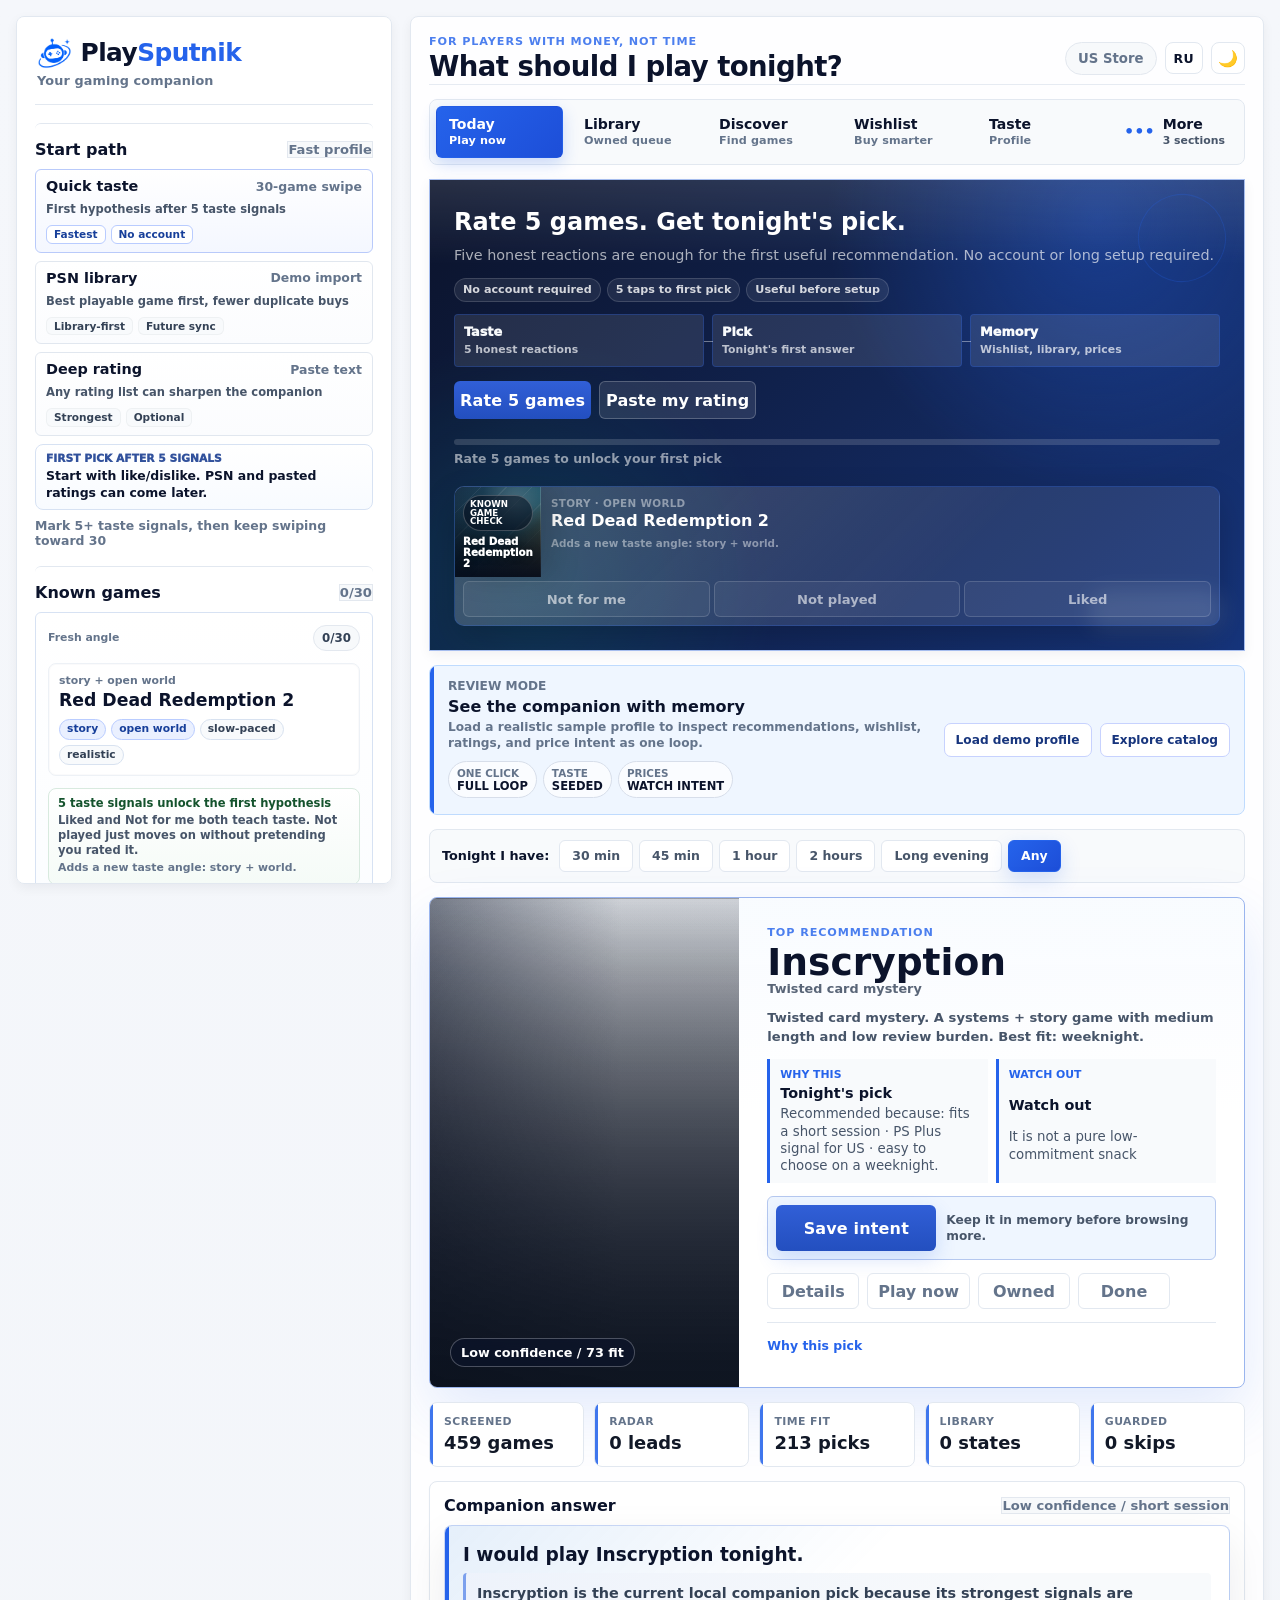
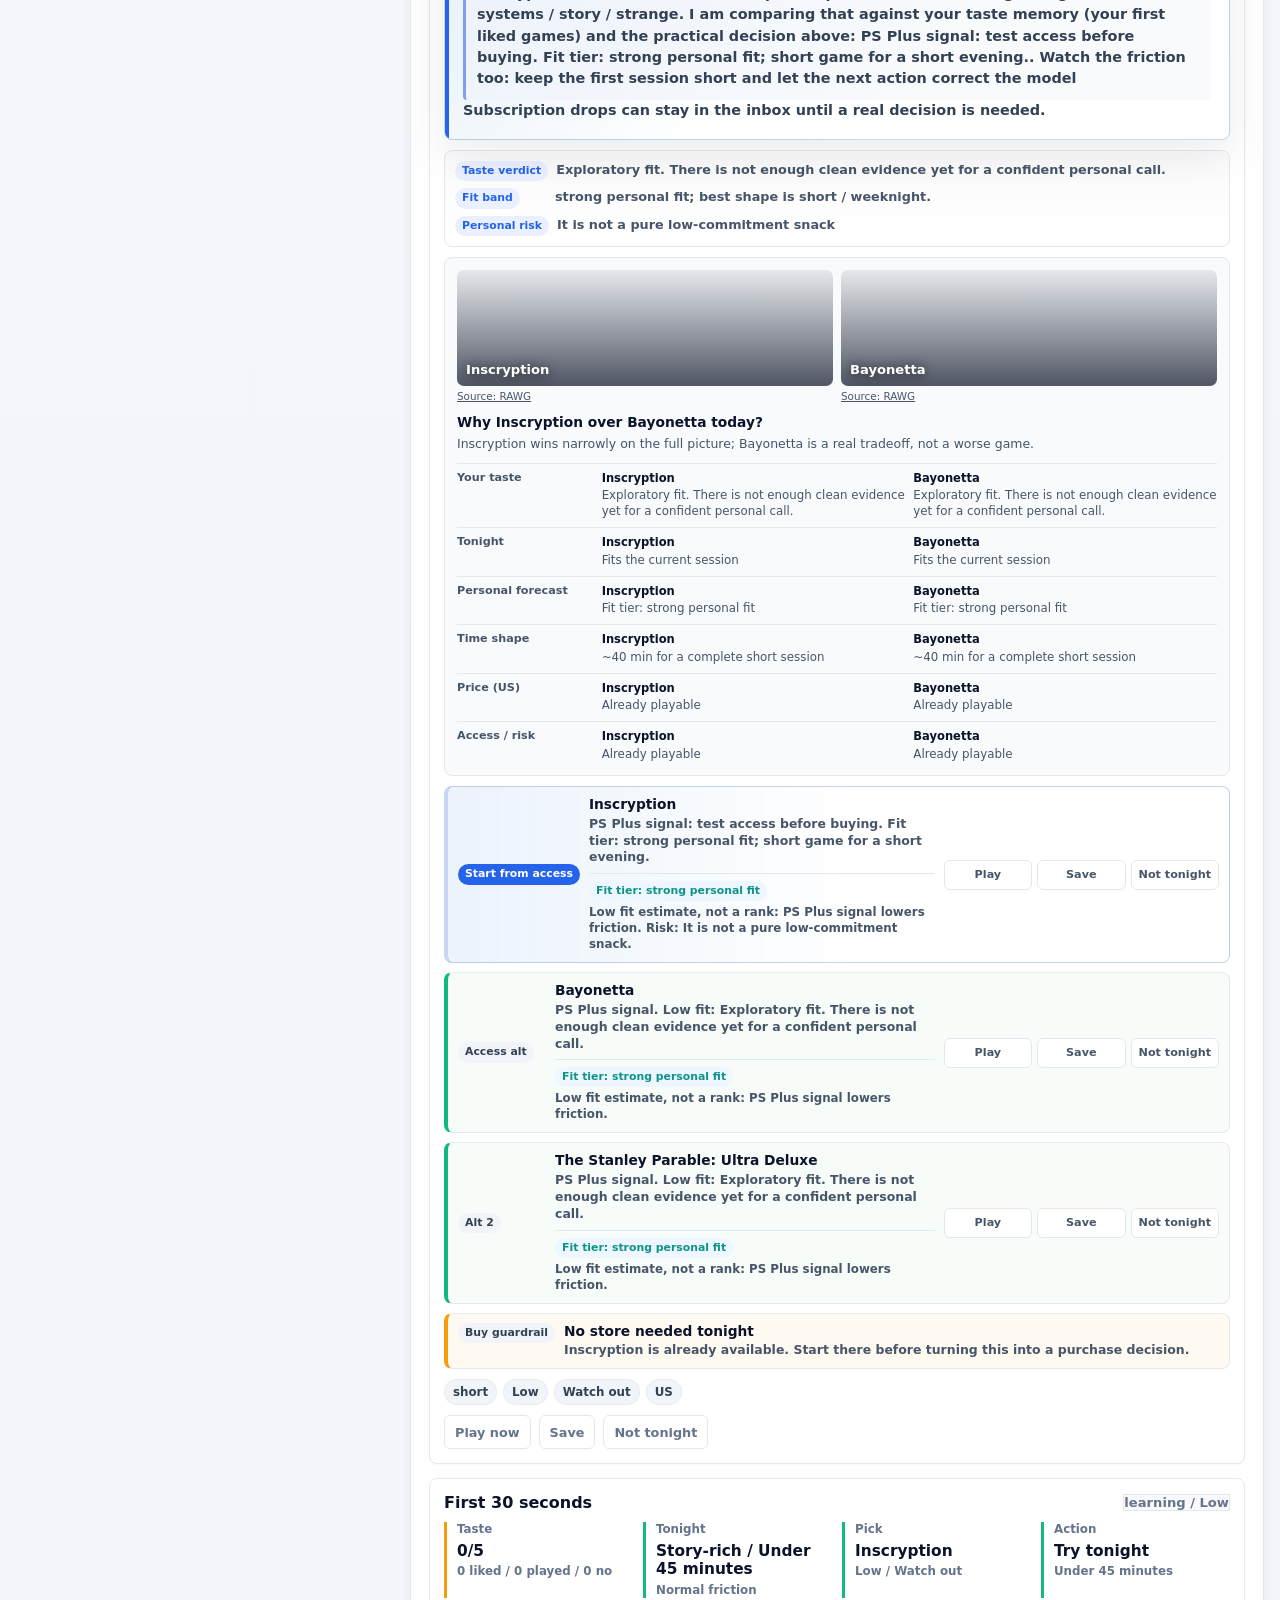
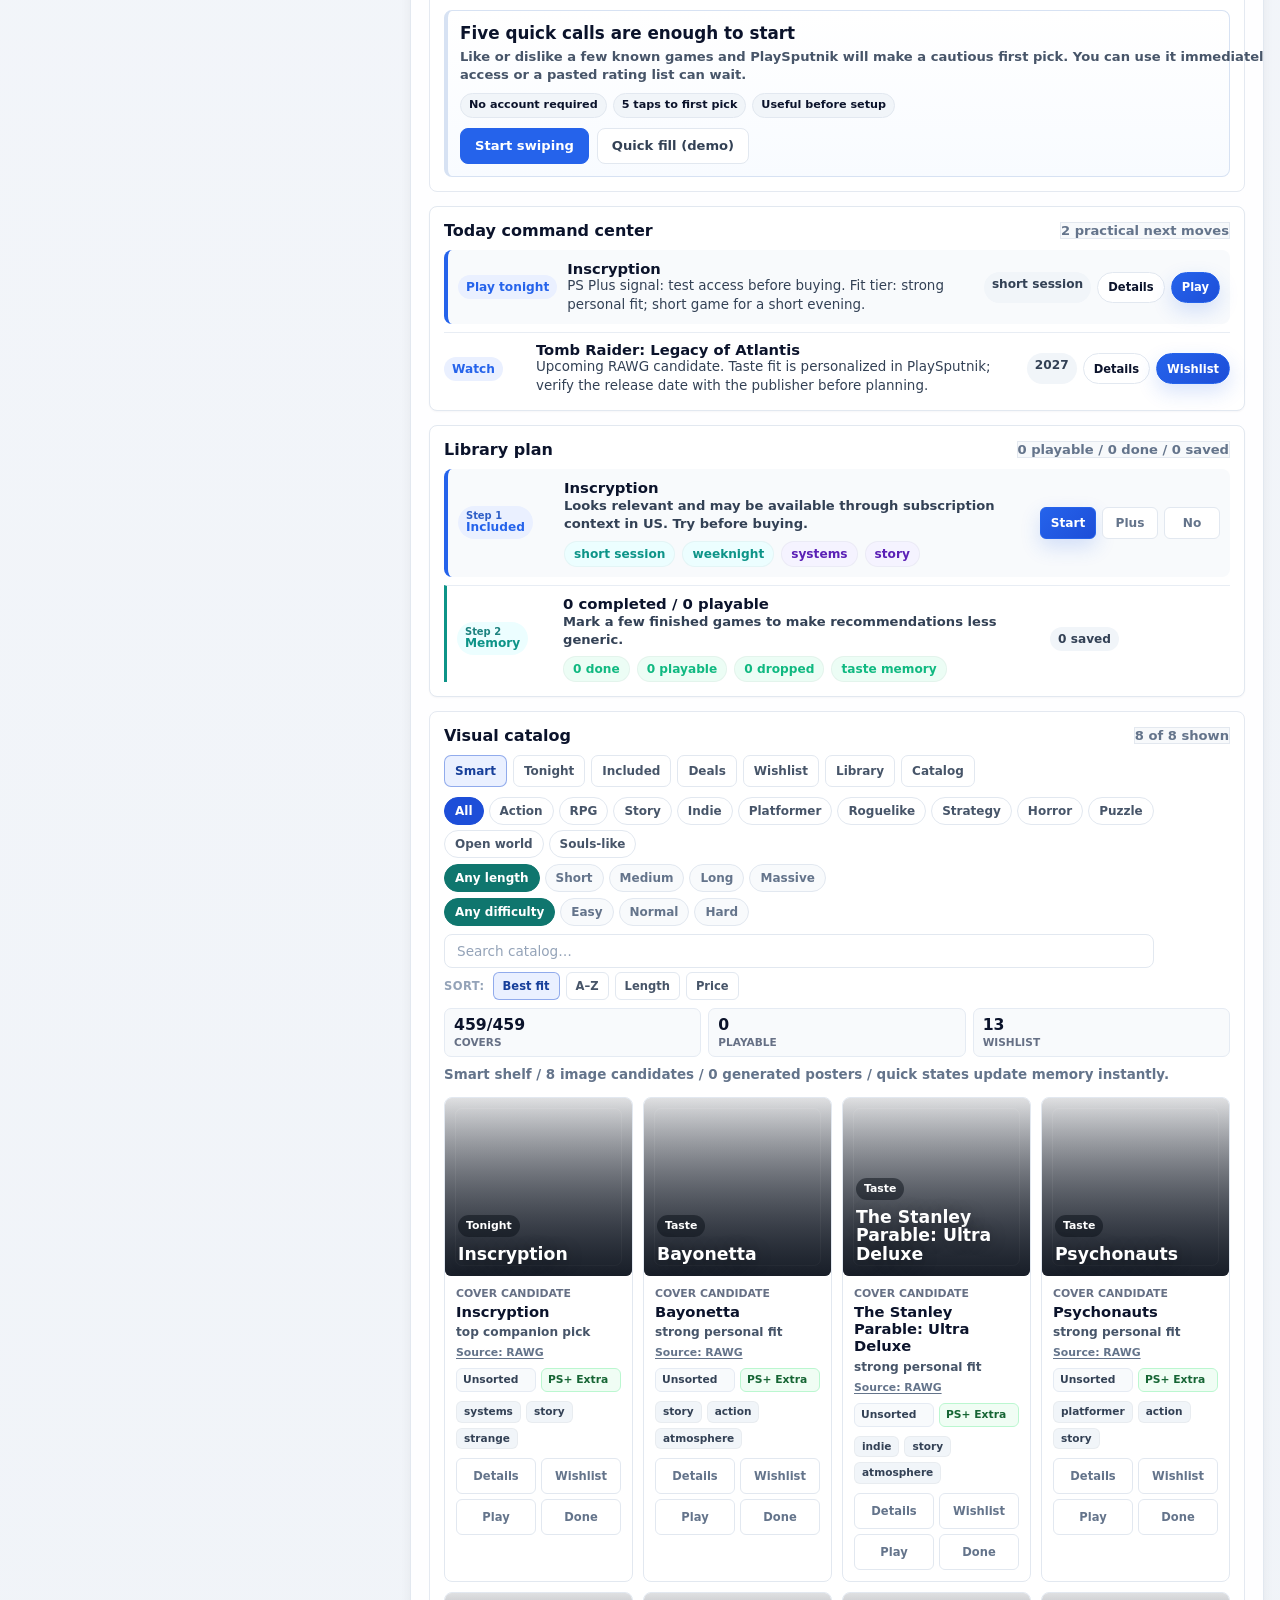
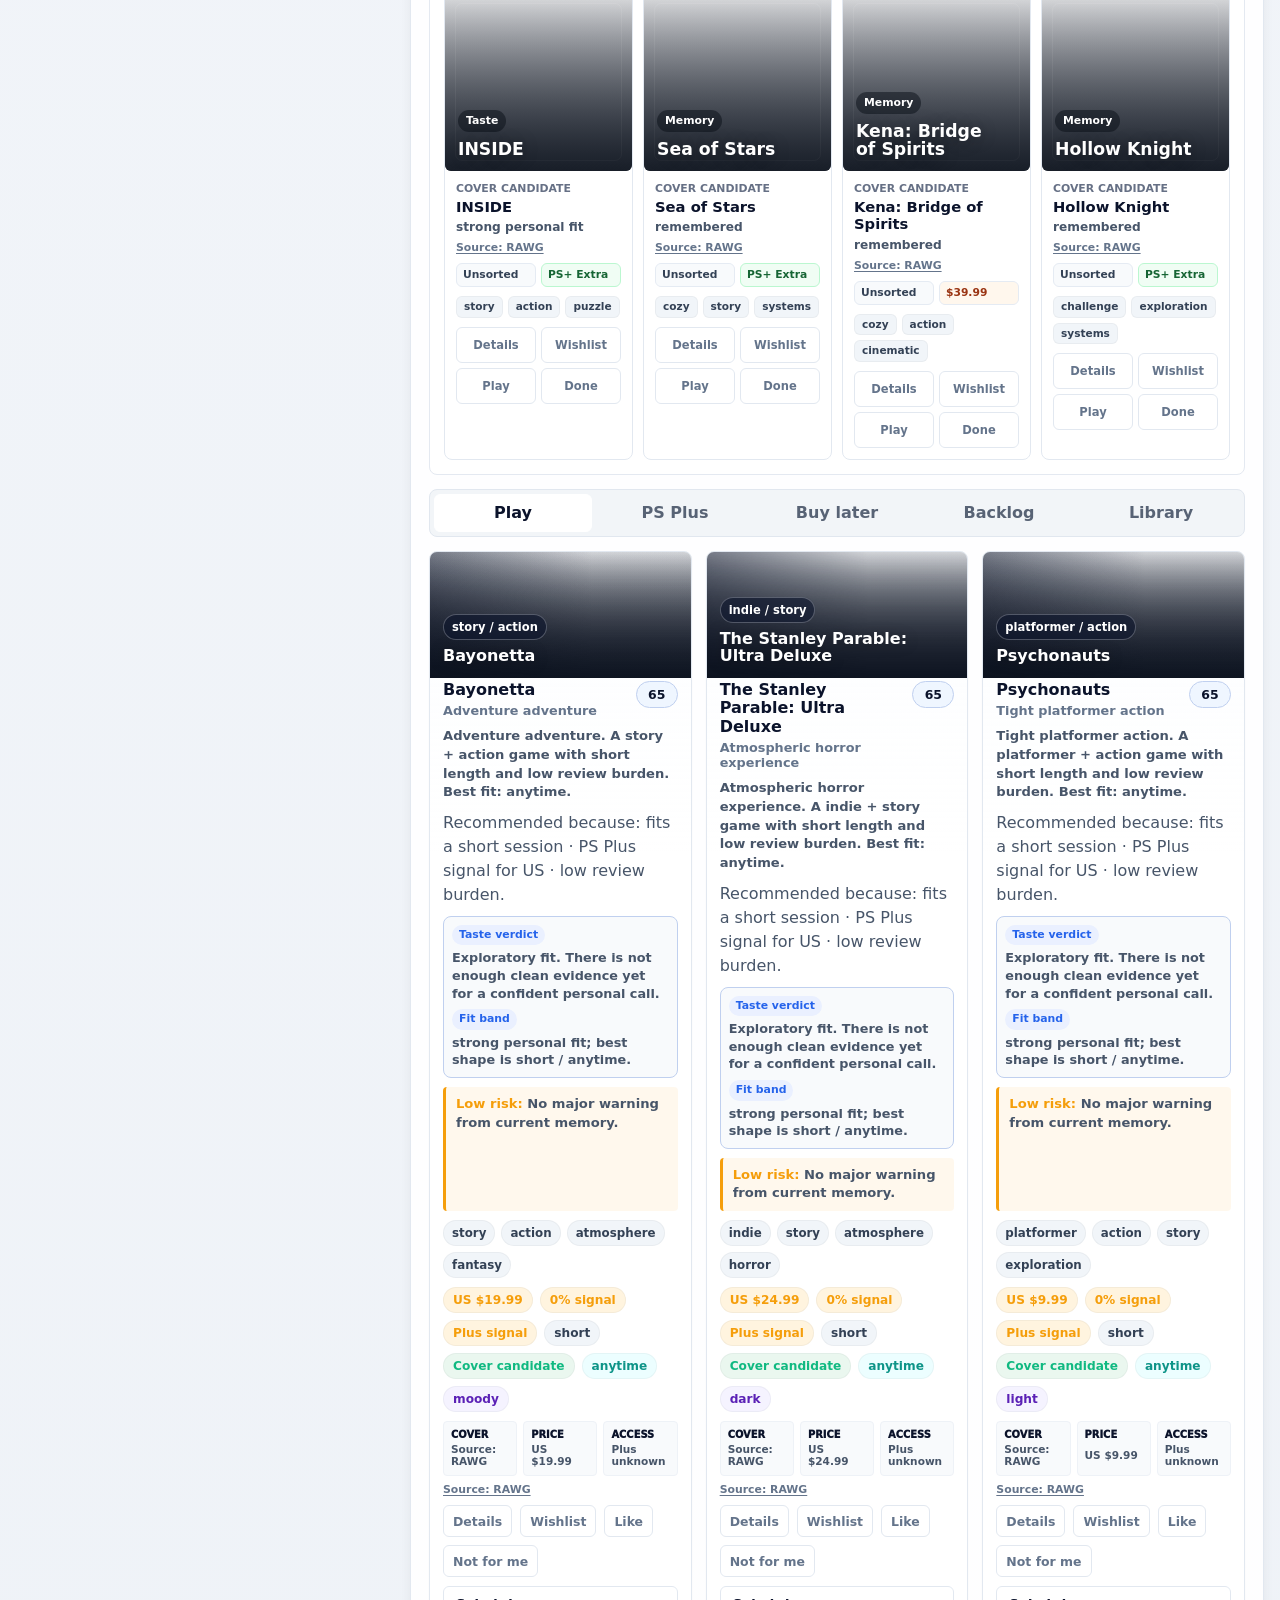
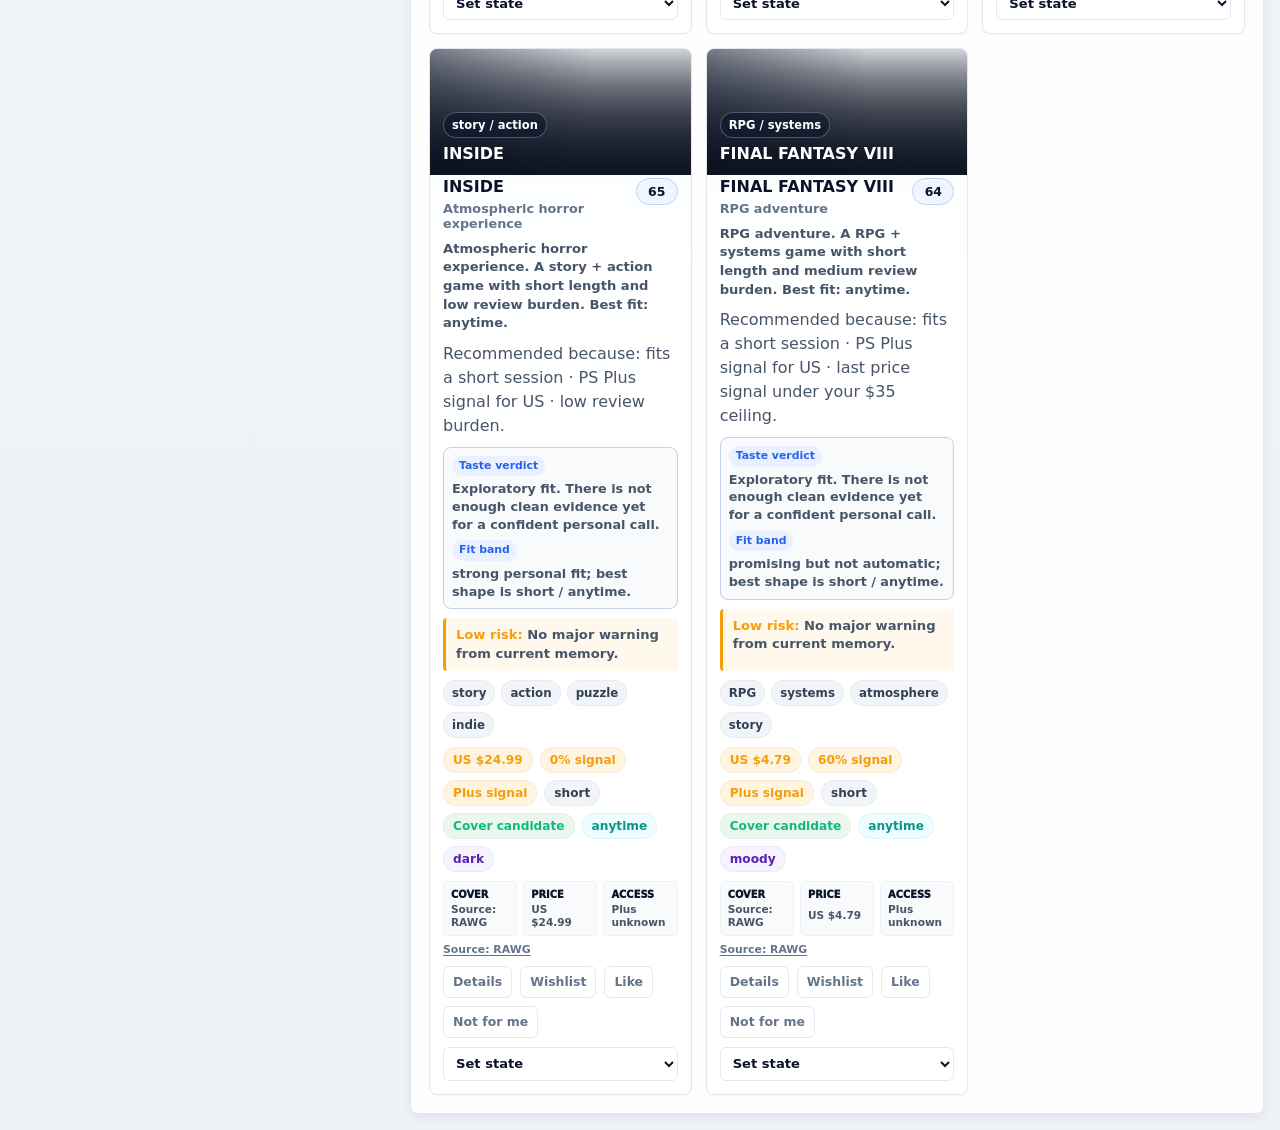
==== commit 9df6c8d5: "Build play continuity and sourced release radar" ====
--- a/index.html
+++ b/index.html
@@ -384,6 +384,14 @@
           <div class="taste-understood-body" id="taste-understood-body"></div>
         </section>
 
+        <section class="continuity-panel" id="continuity-panel" aria-labelledby="continuity-title" data-view-section="today" hidden>
+          <div class="section-heading">
+            <h2 id="continuity-title" data-i18n="today.continuity.title">Continue your game</h2>
+            <span id="continuity-status"></span>
+          </div>
+          <div id="continuity-body"></div>
+        </section>
+
         <section class="top-pick" id="top-pick" aria-label="Top recommendation" data-view-section="today"></section>
 
         <section class="first-run-panel" aria-labelledby="first-run-title" data-view-section="today taste">
@@ -416,6 +424,7 @@
             <h2 id="receipt-title" data-i18n="taste.proofTitle">30-sec proof</h2>
             <span id="receipt-summary" data-i18n="taste.loading">Loading</span>
           </div>
+          <div class="ai-import-outcome is-hidden" id="ai-import-outcome" aria-live="polite"></div>
           <div class="receipt-grid" id="receipt-grid"></div>
         </section>
 
--- a/styles/components.css
+++ b/styles/components.css
@@ -627,17 +627,54 @@
 body[data-app-view-current="today"] .onboarding-hero { order: 3; }
 body[data-app-view-current="today"] .demo-continuity-panel { order: 4; }
 body[data-app-view-current="today"] .tonight-time { order: 5; }
-body[data-app-view-current="today"] .top-pick { order: 6; }
-body[data-app-view-current="today"] .value-strip { order: 7; }
-body[data-app-view-current="today"] .answer-panel { order: 8; }
-body[data-app-view-current="today"] .taste-understood-panel { order: 9; }
-body[data-app-view-current="today"] .first-run-panel { order: 10; }
-body[data-app-view-current="today"] .amnesty-panel { order: 11; }
-body[data-app-view-current="today"] .plan-panel { order: 12; }
-body[data-app-view-current="today"] .library-plan-panel { order: 13; }
-body[data-app-view-current="today"] .visual-catalog-panel { order: 14; }
-body[data-app-view-current="today"] .tabs { order: 15; }
-body[data-app-view-current="today"] .cluster-grid { order: 16; }
+body[data-app-view-current="today"] .continuity-panel { order: 6; }
+body[data-app-view-current="today"] .top-pick { order: 7; }
+body[data-app-view-current="today"] .value-strip { order: 8; }
+body[data-app-view-current="today"] .answer-panel { order: 9; }
+body[data-app-view-current="today"] .taste-understood-panel { order: 10; }
+body[data-app-view-current="today"] .first-run-panel { order: 11; }
+body[data-app-view-current="today"] .amnesty-panel { order: 12; }
+body[data-app-view-current="today"] .plan-panel { order: 13; }
+body[data-app-view-current="today"] .library-plan-panel { order: 14; }
+body[data-app-view-current="today"] .visual-catalog-panel { order: 15; }
+body[data-app-view-current="today"] .tabs { order: 16; }
+body[data-app-view-current="today"] .cluster-grid { order: 17; }
+
+.continuity-panel {
+  border: 1px solid var(--line);
+  border-left: 4px solid var(--accent);
+  background: var(--card-bg);
+}
+
+#continuity-body {
+  display: grid;
+  grid-template-columns: minmax(0, 1fr) auto;
+  gap: 16px;
+  align-items: end;
+}
+
+.continuity-copy {
+  display: grid;
+  gap: 5px;
+}
+
+.continuity-copy > span {
+  color: var(--text-mid);
+  font-size: 0.74rem;
+  font-weight: 750;
+  text-transform: uppercase;
+}
+
+.continuity-copy strong { color: var(--ink); font-size: 1.12rem; }
+.continuity-copy p { margin: 0; color: var(--text-mid); }
+.continuity-actions { display: flex; flex-wrap: wrap; justify-content: flex-end; gap: 7px; }
+.continuity-progress { width: min(360px, 100%); height: 5px; overflow: hidden; background: var(--surface-2); }
+.continuity-progress i { display: block; height: 100%; background: var(--accent); }
+
+@media (max-width: 720px) {
+  #continuity-body { grid-template-columns: 1fr; }
+  .continuity-actions { justify-content: flex-start; }
+}
 
 body[data-app-view-current="discover"] .app-view-nav { order: 1; }
 body[data-app-view-current="discover"] .app-view-copy { order: 2; }
@@ -3039,6 +3076,97 @@
   gap: 8px;
 }
 
+.ai-import-outcome {
+  display: grid;
+  grid-template-columns: minmax(220px, 1.25fr) minmax(300px, 1fr) auto;
+  gap: 14px;
+  align-items: center;
+  margin-bottom: 10px;
+  border: 1px solid var(--line);
+  border-radius: 8px;
+  background: var(--accent-bg);
+  padding: 14px;
+}
+
+.ai-import-outcome.is-hidden {
+  display: none;
+}
+
+.ai-import-outcome-copy {
+  display: grid;
+  gap: 4px;
+}
+
+.ai-import-outcome-copy span {
+  color: var(--blue);
+  font-size: 0.72rem;
+  font-weight: 900;
+  text-transform: uppercase;
+}
+
+.ai-import-outcome-copy strong {
+  color: var(--ink);
+  font-size: 1rem;
+}
+
+.ai-import-outcome-copy p {
+  margin: 0;
+  color: var(--text-mid);
+  font-size: 0.82rem;
+  line-height: 1.45;
+}
+
+.ai-import-outcome-metrics {
+  display: grid;
+  grid-template-columns: repeat(4, minmax(64px, 1fr));
+  gap: 6px;
+}
+
+.ai-import-outcome-metrics div {
+  display: grid;
+  gap: 2px;
+  min-width: 0;
+  border-left: 1px solid var(--line);
+  padding-left: 8px;
+}
+
+.ai-import-outcome-metrics span {
+  color: var(--text-mid);
+  font-size: 0.68rem;
+}
+
+.ai-import-outcome-metrics strong {
+  overflow-wrap: anywhere;
+  color: var(--ink);
+  font-size: 0.86rem;
+}
+
+.ai-import-outcome-actions {
+  display: grid;
+  gap: 6px;
+  min-width: 150px;
+}
+
+@media (max-width: 900px) {
+  .ai-import-outcome {
+    grid-template-columns: 1fr;
+  }
+
+  .ai-import-outcome-actions {
+    grid-template-columns: 1fr 1fr;
+  }
+}
+
+@media (max-width: 520px) {
+  .ai-import-outcome-metrics {
+    grid-template-columns: repeat(2, minmax(0, 1fr));
+  }
+
+  .ai-import-outcome-actions {
+    grid-template-columns: 1fr;
+  }
+}
+
 .receipt-card {
   display: grid;
   gap: 7px;
@@ -3891,7 +4019,7 @@
 
 .radar-row {
   display: grid;
-  grid-template-columns: minmax(150px, 1.1fr) minmax(180px, 1.5fr) minmax(150px, 1.2fr) minmax(42px, auto);
+  grid-template-columns: 72px minmax(180px, 1.7fr) minmax(120px, 0.8fr) minmax(70px, auto);
   gap: 10px;
   align-items: center;
   border-top: 1px solid var(--line);
@@ -3916,8 +4044,42 @@
 
 .radar-row p {
   margin-bottom: 0;
-  color: #334155;
+  color: var(--text-mid);
   line-height: 1.4;
+}
+
+.radar-cover { width: 72px; aspect-ratio: 3 / 4; object-fit: cover; background: var(--surface-2); }
+.radar-main { display: grid; gap: 4px; min-width: 0; }
+.radar-trust, .radar-actions { display: grid; gap: 4px; align-content: center; }
+.radar-trust a { color: var(--accent); font-weight: 750; }
+.radar-trust small { color: var(--text-mid); }
+.radar-actions { justify-items: end; }
+.radar-actions button { min-height: 28px; }
+
+@media (max-width: 720px) {
+  .radar-row { grid-template-columns: 64px minmax(0, 1fr); align-items: start; }
+  .radar-cover { width: 64px; grid-row: span 2; }
+  .radar-trust { grid-column: 2; }
+  .radar-actions { grid-column: 2; grid-auto-flow: column; justify-content: start; justify-items: start; align-items: center; }
+}
+
+.provider-enrichment-summary {
+  display: grid;
+  grid-template-columns: minmax(0, 1fr) auto;
+  gap: 14px;
+  padding: 10px;
+  border-left: 3px solid var(--accent);
+  background: var(--card-bg-soft);
+}
+
+.provider-enrichment-summary > div { display: grid; gap: 2px; }
+.provider-enrichment-summary > div:last-child { text-align: right; }
+.provider-enrichment-summary strong { color: var(--ink); font-size: 0.82rem; }
+.provider-enrichment-summary span { color: var(--text-mid); font-size: 0.74rem; }
+
+@media (max-width: 560px) {
+  .provider-enrichment-summary { grid-template-columns: 1fr; }
+  .provider-enrichment-summary > div:last-child { text-align: left; }
 }
 
 #price-watch-list {
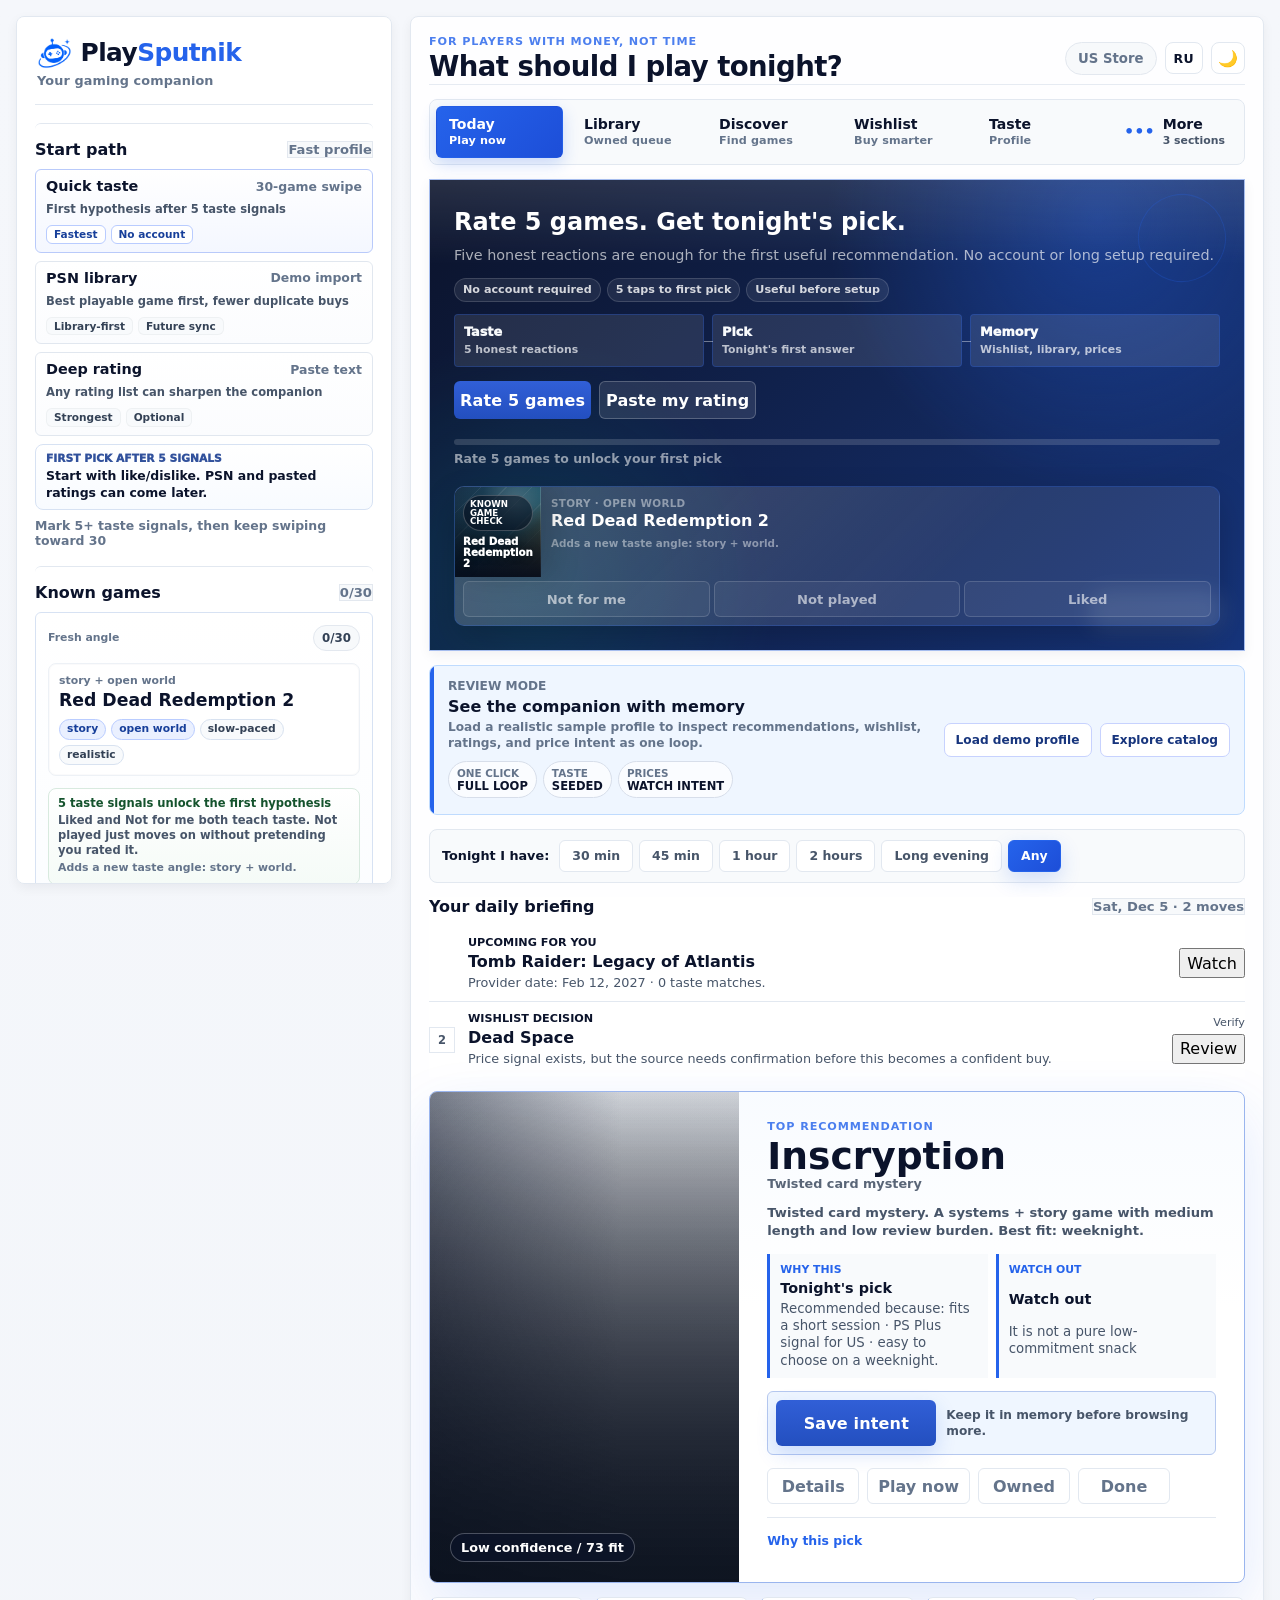
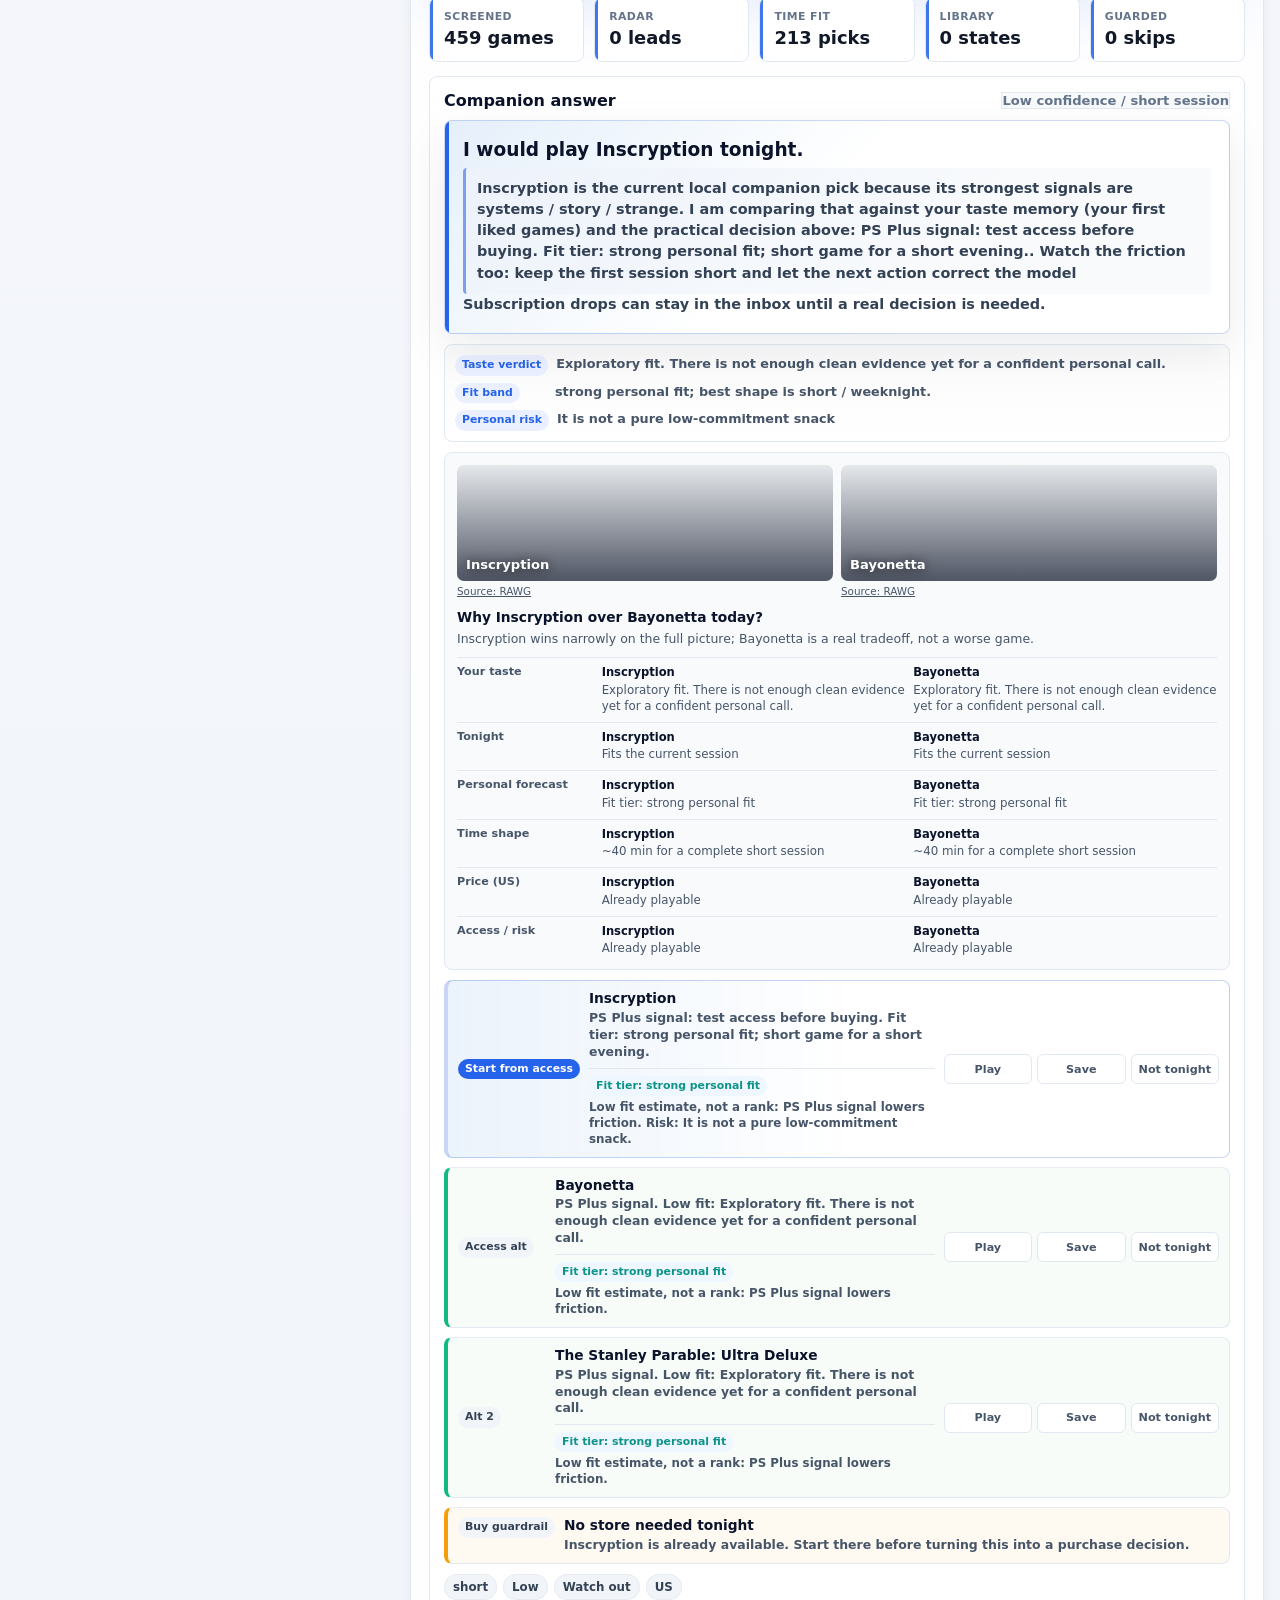
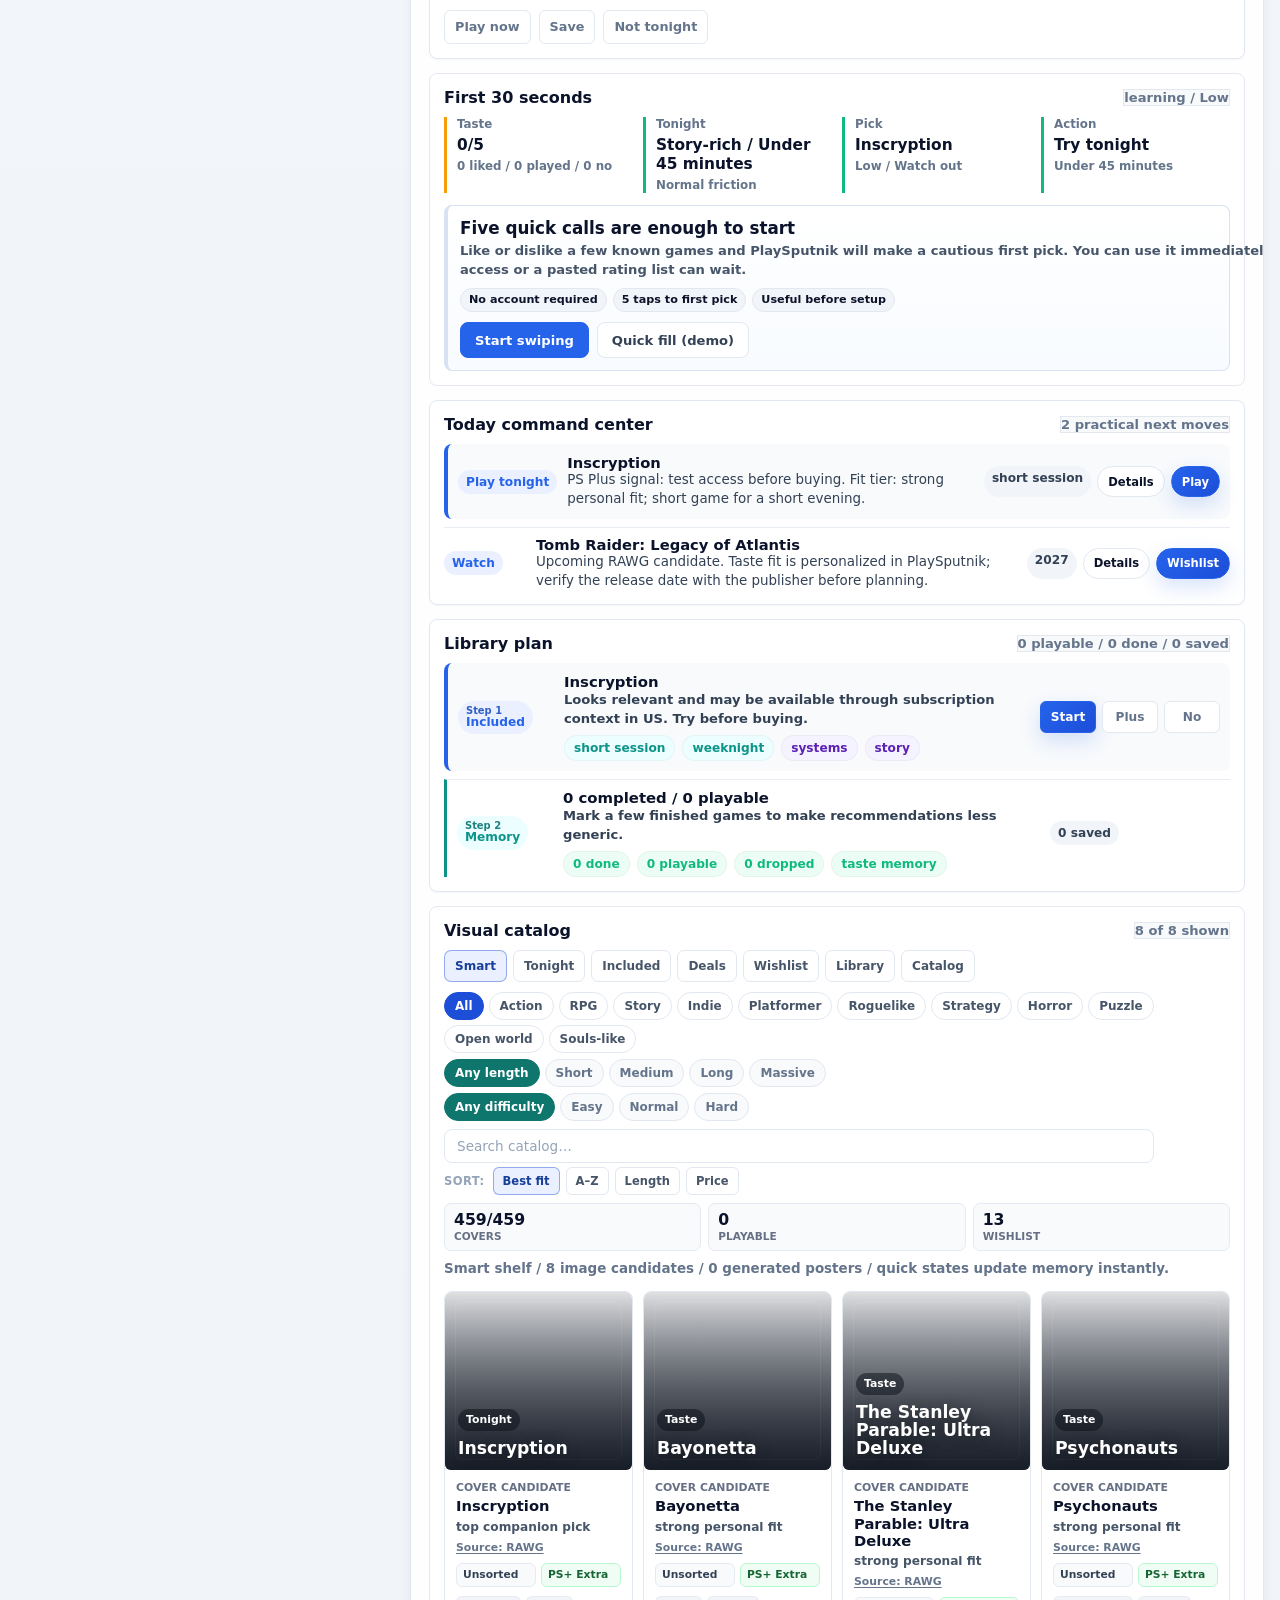
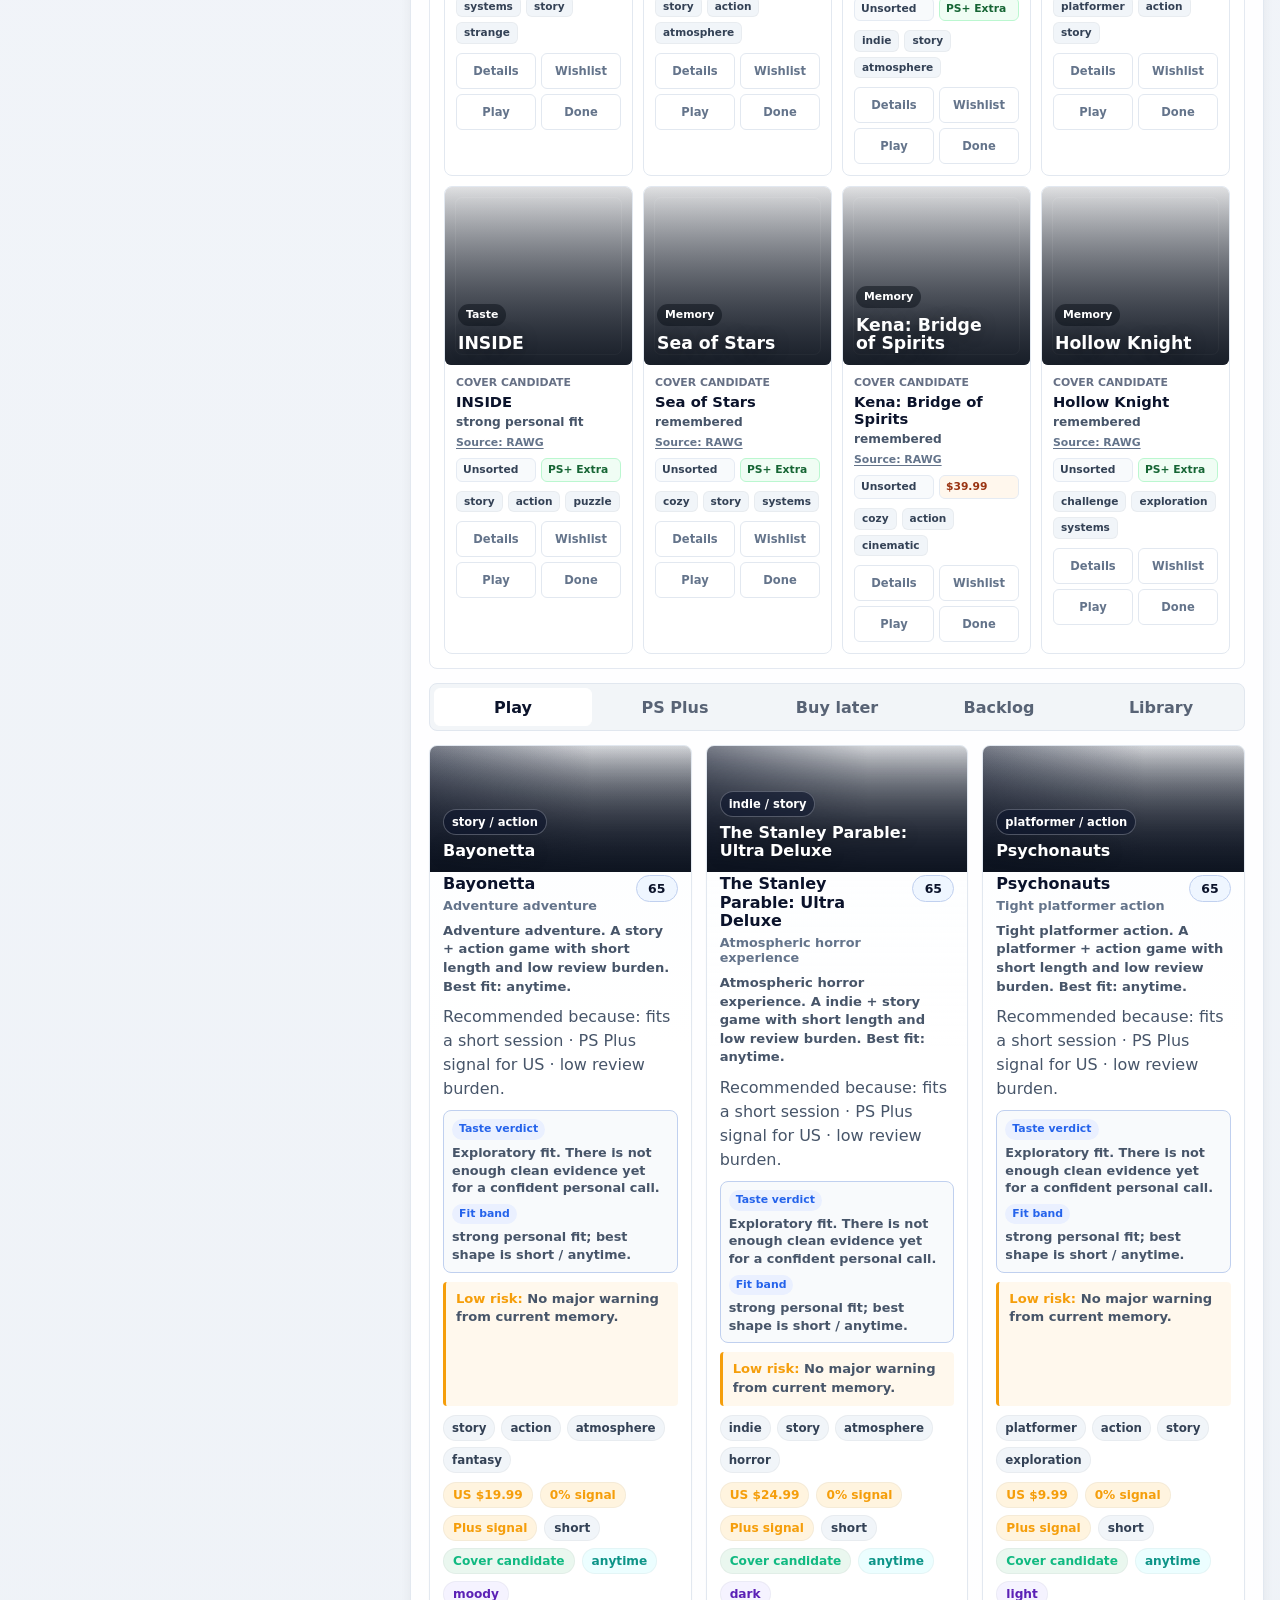
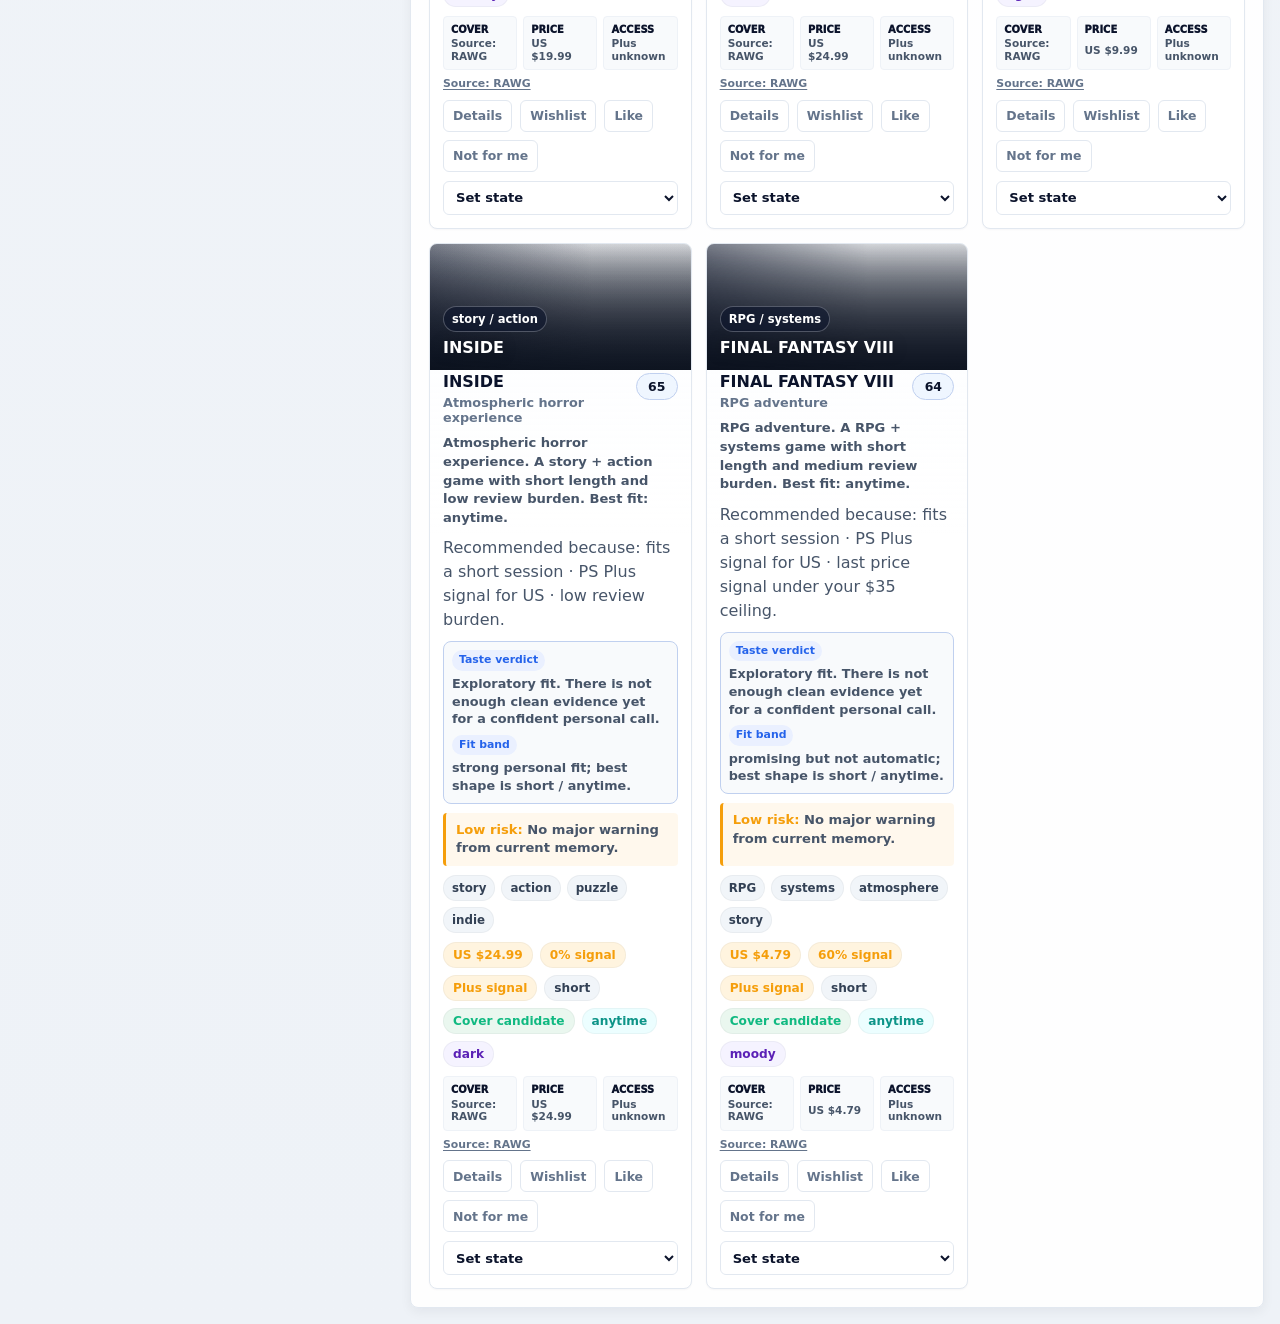
==== commit 2d60c2e0: "Add multi-game history and daily briefing" ====
--- a/index.html
+++ b/index.html
@@ -384,6 +384,14 @@
           <div class="taste-understood-body" id="taste-understood-body"></div>
         </section>
 
+        <section class="daily-briefing-panel" id="daily-briefing-panel" aria-labelledby="daily-briefing-title" data-view-section="today">
+          <div class="section-heading">
+            <h2 id="daily-briefing-title" data-i18n="today.briefing.title">Your daily briefing</h2>
+            <span id="daily-briefing-status"></span>
+          </div>
+          <div id="daily-briefing-body"></div>
+        </section>
+
         <section class="continuity-panel" id="continuity-panel" aria-labelledby="continuity-title" data-view-section="today" hidden>
           <div class="section-heading">
             <h2 id="continuity-title" data-i18n="today.continuity.title">Continue your game</h2>
--- a/styles/components.css
+++ b/styles/components.css
@@ -627,18 +627,56 @@
 body[data-app-view-current="today"] .onboarding-hero { order: 3; }
 body[data-app-view-current="today"] .demo-continuity-panel { order: 4; }
 body[data-app-view-current="today"] .tonight-time { order: 5; }
-body[data-app-view-current="today"] .continuity-panel { order: 6; }
-body[data-app-view-current="today"] .top-pick { order: 7; }
-body[data-app-view-current="today"] .value-strip { order: 8; }
-body[data-app-view-current="today"] .answer-panel { order: 9; }
-body[data-app-view-current="today"] .taste-understood-panel { order: 10; }
-body[data-app-view-current="today"] .first-run-panel { order: 11; }
-body[data-app-view-current="today"] .amnesty-panel { order: 12; }
-body[data-app-view-current="today"] .plan-panel { order: 13; }
-body[data-app-view-current="today"] .library-plan-panel { order: 14; }
-body[data-app-view-current="today"] .visual-catalog-panel { order: 15; }
-body[data-app-view-current="today"] .tabs { order: 16; }
-body[data-app-view-current="today"] .cluster-grid { order: 17; }
+body[data-app-view-current="today"] .daily-briefing-panel { order: 6; }
+body[data-app-view-current="today"] .continuity-panel { order: 7; }
+body[data-app-view-current="today"] .top-pick { order: 8; }
+body[data-app-view-current="today"] .value-strip { order: 9; }
+body[data-app-view-current="today"] .answer-panel { order: 10; }
+body[data-app-view-current="today"] .taste-understood-panel { order: 11; }
+body[data-app-view-current="today"] .first-run-panel { order: 12; }
+body[data-app-view-current="today"] .amnesty-panel { order: 13; }
+body[data-app-view-current="today"] .plan-panel { order: 14; }
+body[data-app-view-current="today"] .library-plan-panel { order: 15; }
+body[data-app-view-current="today"] .visual-catalog-panel { order: 16; }
+body[data-app-view-current="today"] .tabs { order: 17; }
+body[data-app-view-current="today"] .cluster-grid { order: 18; }
+
+.daily-briefing-panel {
+  border-top: 3px solid var(--accent);
+  background: var(--card-bg);
+}
+
+#daily-briefing-body { display: grid; }
+
+.daily-briefing-row {
+  display: grid;
+  grid-template-columns: 28px minmax(0, 1fr) minmax(92px, auto);
+  gap: 11px;
+  align-items: center;
+  min-height: 70px;
+  border-top: 1px solid var(--line);
+  padding: 10px 0;
+}
+
+.daily-briefing-row:first-child { border-top: 0; }
+.daily-briefing-index {
+  display: grid;
+  place-items: center;
+  width: 26px;
+  height: 26px;
+  border: 1px solid var(--line);
+  color: var(--text-mid);
+  font-size: 0.72rem;
+  font-weight: 800;
+}
+.daily-briefing-row.is-primary .daily-briefing-index { border-color: var(--accent); background: var(--accent); color: #fff; }
+.daily-briefing-copy { display: grid; gap: 3px; min-width: 0; }
+.daily-briefing-copy > span { color: var(--accent); font-size: 0.7rem; font-weight: 800; text-transform: uppercase; }
+.daily-briefing-copy strong { color: var(--ink); }
+.daily-briefing-copy p { margin: 0; color: var(--text-mid); font-size: 0.8rem; line-height: 1.35; }
+.daily-briefing-action { display: grid; gap: 5px; justify-items: end; }
+.daily-briefing-action small { color: var(--text-mid); font-size: 0.7rem; }
+.daily-briefing-action button { min-height: 30px; }
 
 .continuity-panel {
   border: 1px solid var(--line);
@@ -670,8 +708,21 @@
 .continuity-actions { display: flex; flex-wrap: wrap; justify-content: flex-end; gap: 7px; }
 .continuity-progress { width: min(360px, 100%); height: 5px; overflow: hidden; background: var(--surface-2); }
 .continuity-progress i { display: block; height: 100%; background: var(--accent); }
+.continuity-switcher { grid-column: 1 / -1; display: flex; gap: 7px; overflow-x: auto; padding-bottom: 2px; }
+.continuity-switcher button { flex: 0 0 auto; display: grid; gap: 2px; min-height: 38px; text-align: left; }
+.continuity-switcher button strong { color: var(--ink); font-size: 0.78rem; }
+.continuity-switcher button span { color: var(--text-mid); font-size: 0.68rem; }
+.continuity-switcher button.is-active { border-color: var(--accent); background: var(--accent-bg); }
+.continuity-history { grid-column: 1 / -1; border-top: 1px solid var(--line); padding-top: 9px; }
+.continuity-history > span { color: var(--text-mid); font-size: 0.72rem; font-weight: 800; text-transform: uppercase; }
+.continuity-history ul { display: grid; grid-template-columns: repeat(auto-fit, minmax(150px, 1fr)); gap: 6px; margin: 7px 0 0; padding: 0; list-style: none; }
+.continuity-history li { display: flex; justify-content: space-between; gap: 8px; background: var(--card-bg-soft); padding: 6px 8px; font-size: 0.74rem; }
+.continuity-history li span, .continuity-history p { color: var(--text-mid); }
+.continuity-history p { margin: 6px 0 0; font-size: 0.78rem; }
 
 @media (max-width: 720px) {
+  .daily-briefing-row { grid-template-columns: 26px minmax(0, 1fr); }
+  .daily-briefing-action { grid-column: 2; grid-auto-flow: column; justify-content: start; justify-items: start; align-items: center; }
   #continuity-body { grid-template-columns: 1fr; }
   .continuity-actions { justify-content: flex-start; }
 }
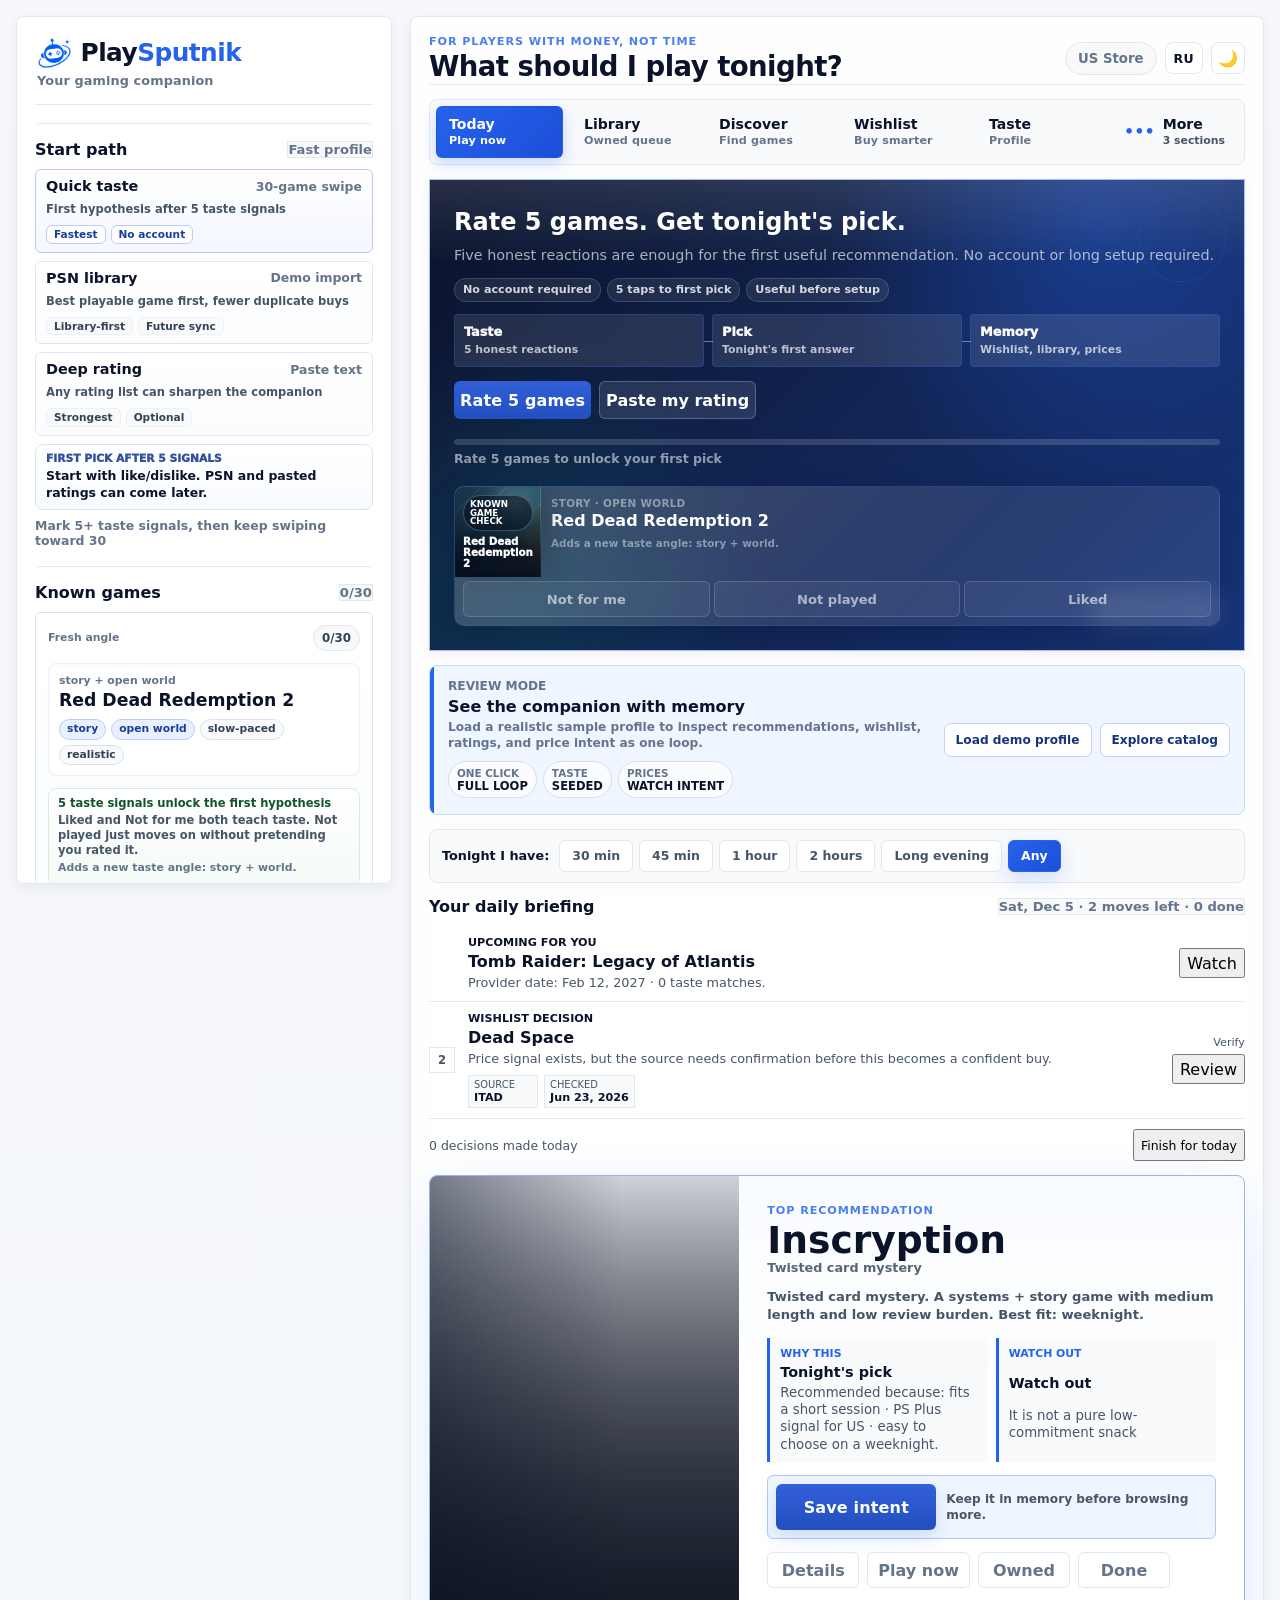
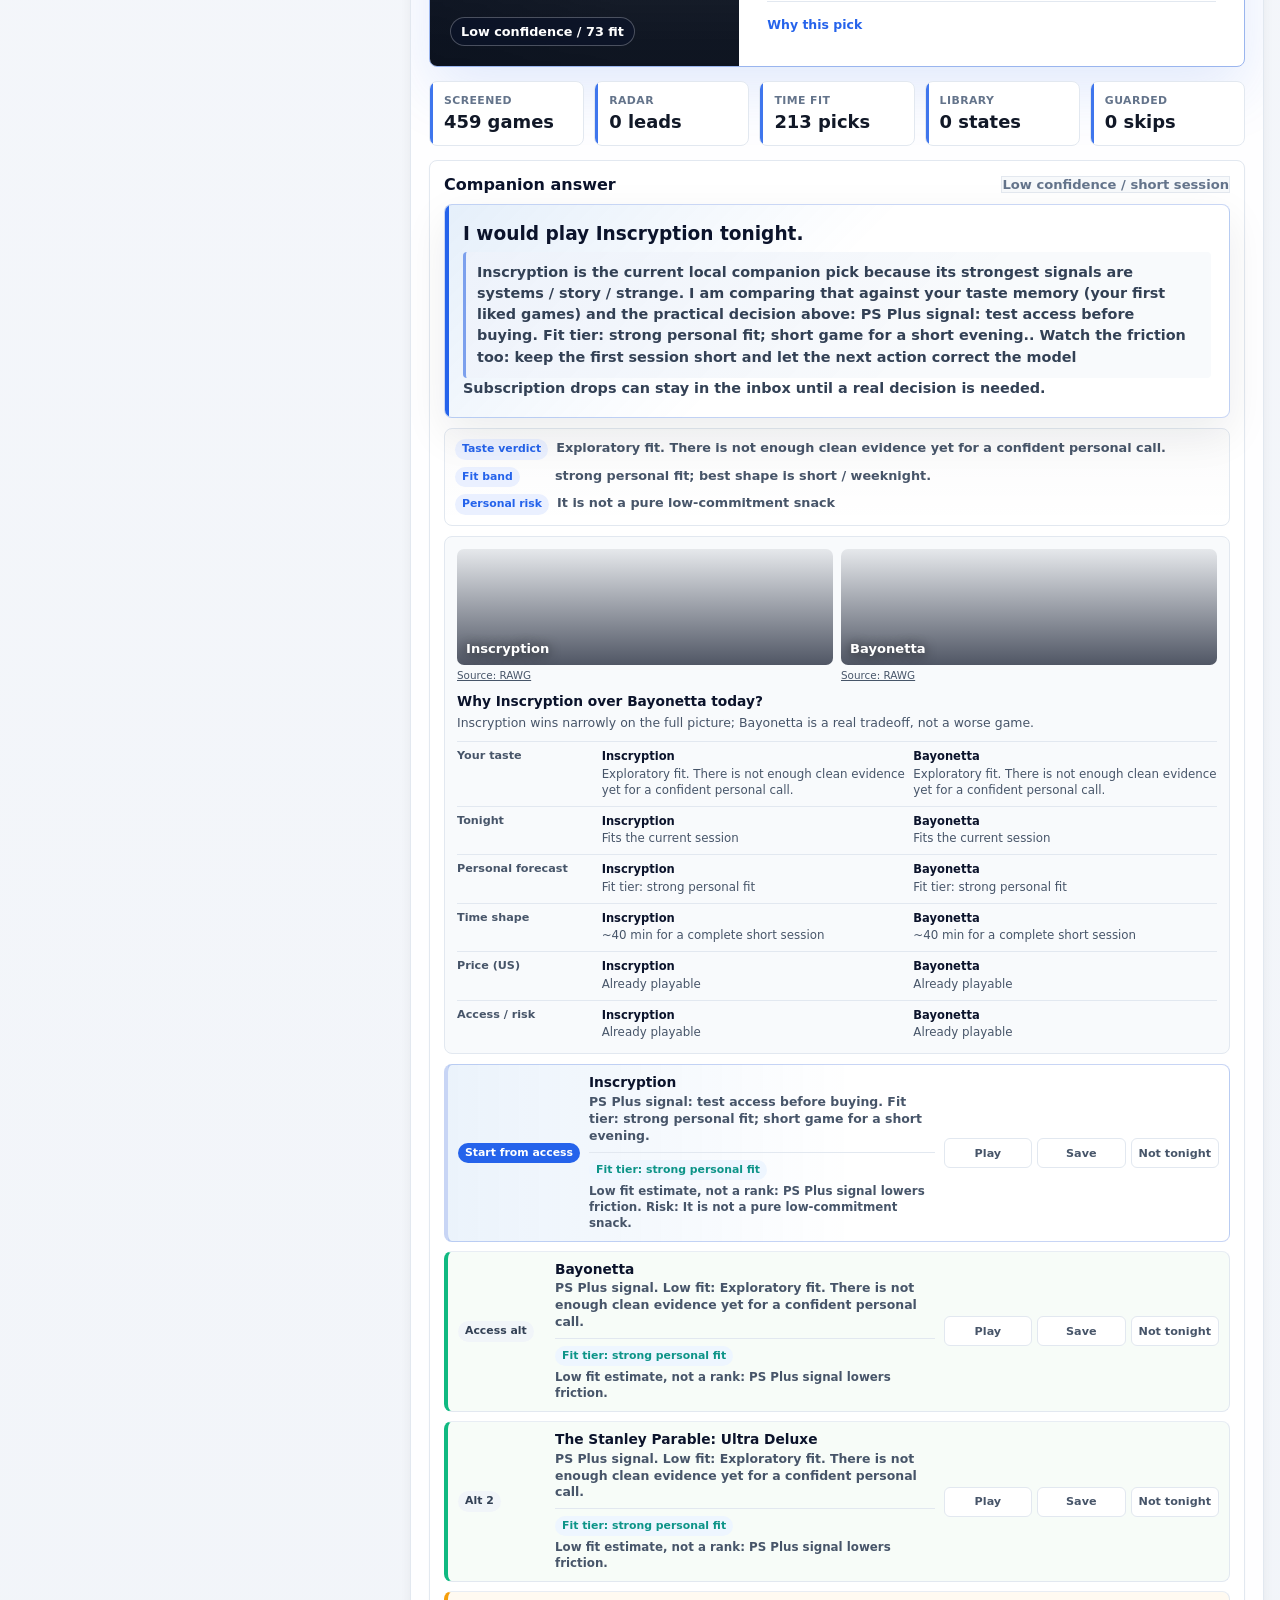
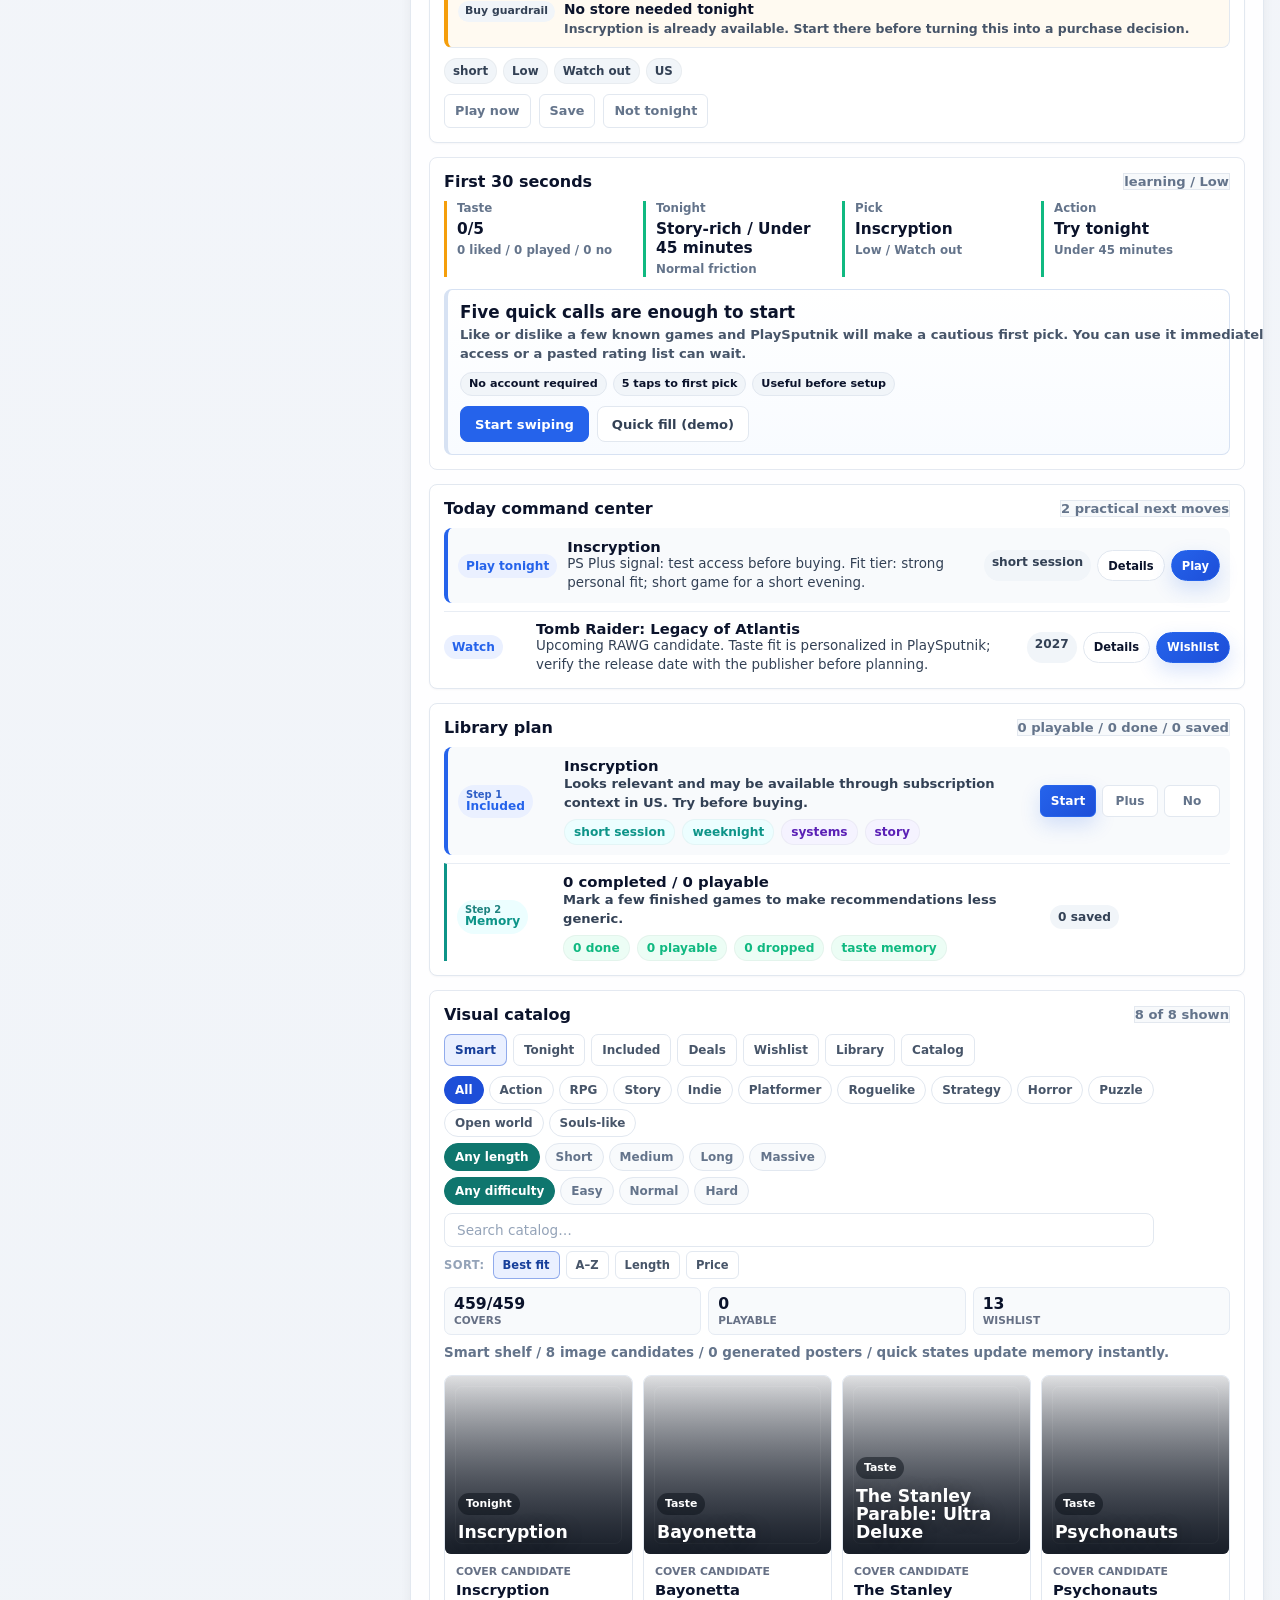
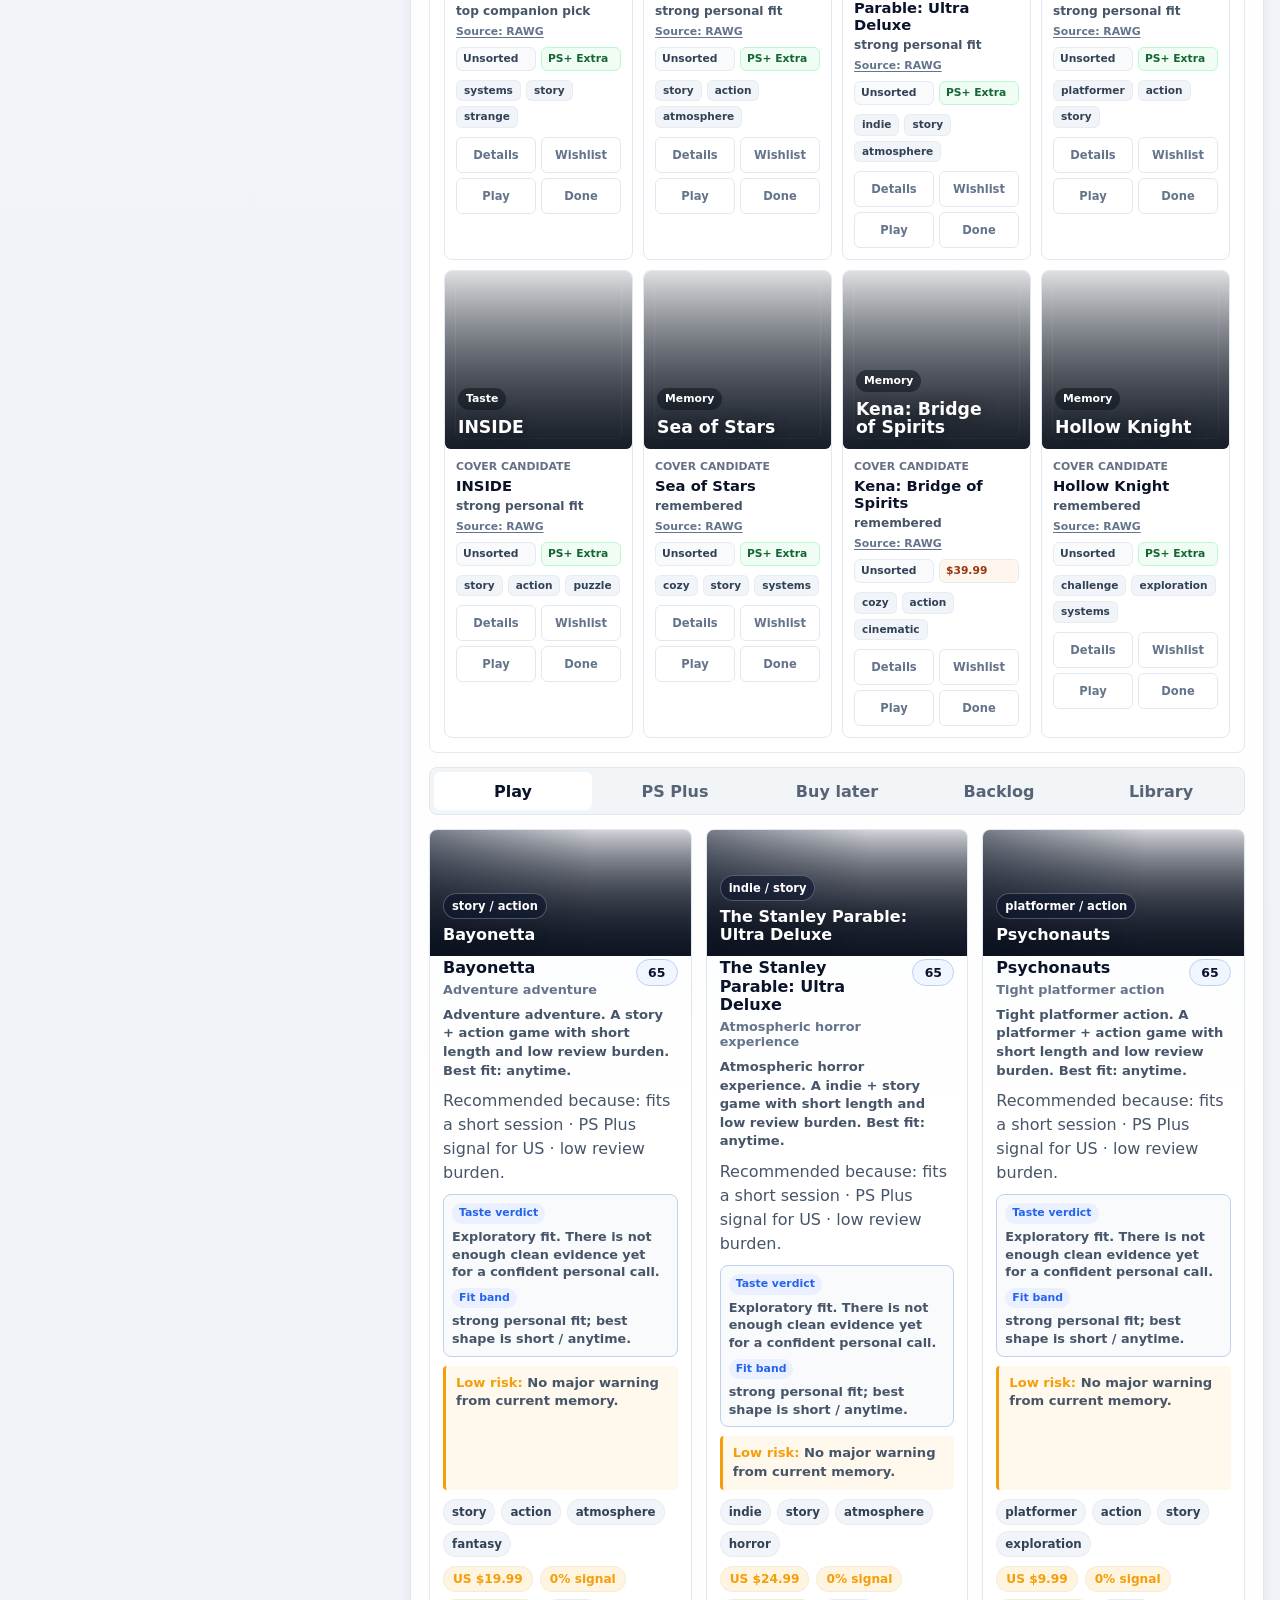
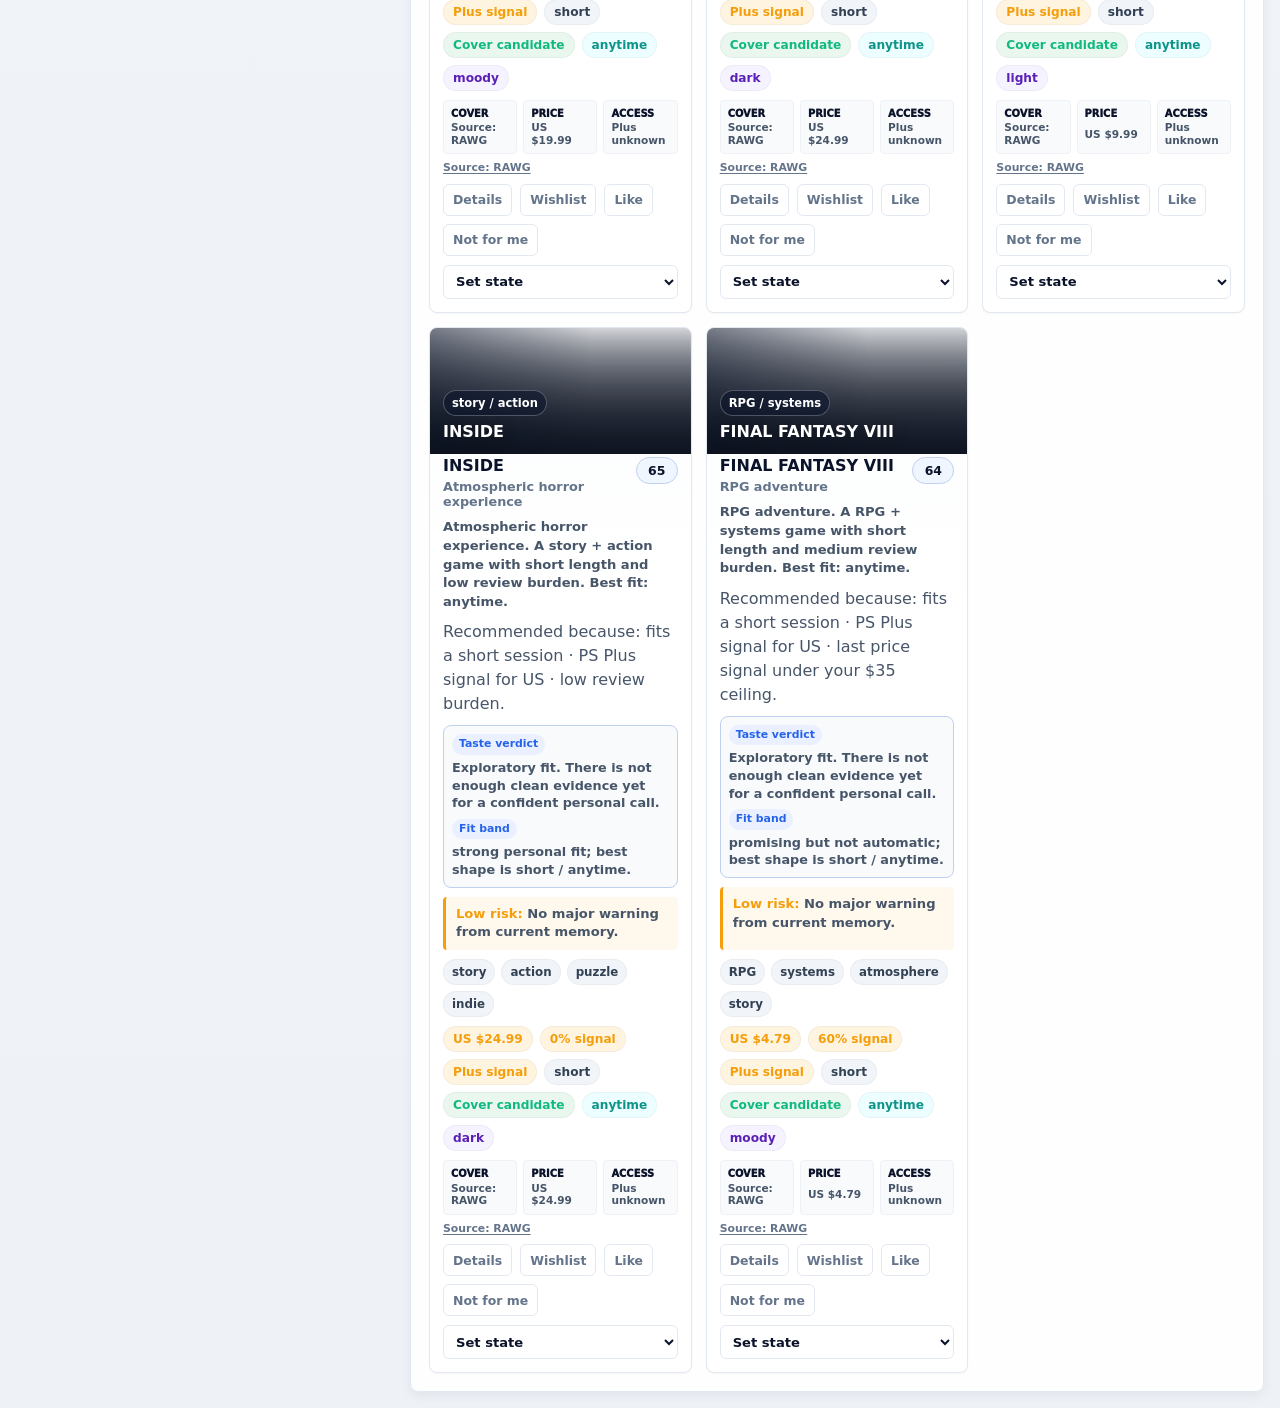
==== commit ad11a500: "Make daily decisions adaptive and source-aware" ====
--- a/index.html
+++ b/index.html
@@ -390,6 +390,7 @@
             <span id="daily-briefing-status"></span>
           </div>
           <div id="daily-briefing-body"></div>
+          <div class="daily-briefing-footer" id="daily-briefing-footer"></div>
         </section>
 
         <section class="continuity-panel" id="continuity-panel" aria-labelledby="continuity-title" data-view-section="today" hidden>
--- a/styles/components.css
+++ b/styles/components.css
@@ -678,6 +678,42 @@
 .daily-briefing-action small { color: var(--text-mid); font-size: 0.7rem; }
 .daily-briefing-action button { min-height: 30px; }
 
+.daily-briefing-footer {
+  border-top: 1px solid var(--line);
+  padding-top: 10px;
+}
+
+.daily-briefing-progress {
+  display: flex;
+  align-items: center;
+  justify-content: space-between;
+  gap: 10px;
+  color: var(--text-mid);
+  font-size: 0.78rem;
+}
+
+.daily-briefing-progress button,
+.daily-briefing-receipt button {
+  min-height: 32px;
+}
+
+.daily-briefing-receipt {
+  display: grid;
+  grid-template-columns: minmax(0, 1fr) auto;
+  gap: 10px 16px;
+  align-items: center;
+  border-left: 3px solid var(--green);
+  background: var(--card-bg-soft);
+  padding: 10px 12px;
+}
+
+.daily-briefing-receipt > div { display: grid; gap: 2px; }
+.daily-briefing-receipt > div span { color: var(--green); font-size: 0.7rem; font-weight: 800; text-transform: uppercase; }
+.daily-briefing-receipt > div strong { color: var(--ink); }
+.daily-briefing-receipt ul { grid-column: 1 / -1; display: grid; gap: 4px; margin: 0; padding: 0; list-style: none; }
+.daily-briefing-receipt li { display: flex; justify-content: space-between; gap: 12px; color: var(--text-mid); font-size: 0.75rem; }
+.daily-briefing-receipt li strong { color: var(--ink); text-align: right; }
+
 .continuity-panel {
   border: 1px solid var(--line);
   border-left: 4px solid var(--accent);
@@ -723,6 +759,8 @@
 @media (max-width: 720px) {
   .daily-briefing-row { grid-template-columns: 26px minmax(0, 1fr); }
   .daily-briefing-action { grid-column: 2; grid-auto-flow: column; justify-content: start; justify-items: start; align-items: center; }
+  .daily-briefing-receipt { grid-template-columns: 1fr; }
+  .daily-briefing-receipt button { justify-self: start; }
   #continuity-body { grid-template-columns: 1fr; }
   .continuity-actions { justify-content: flex-start; }
 }
@@ -4250,6 +4288,30 @@
   color: var(--blue);
 }
 
+.wishlist-evidence {
+  display: flex;
+  flex-wrap: wrap;
+  gap: 6px;
+  margin-top: 8px;
+}
+
+.wishlist-evidence > span {
+  display: grid;
+  gap: 1px;
+  min-width: 88px;
+  border: 1px solid var(--line);
+  background: var(--card-bg-soft);
+  padding: 5px 7px;
+}
+
+.wishlist-evidence small { color: var(--text-mid); font-size: 0.62rem; text-transform: uppercase; }
+.wishlist-evidence strong { color: var(--ink); font-size: 0.7rem; }
+.wishlist-evidence a { align-self: center; color: var(--accent); font-size: 0.72rem; font-weight: 750; }
+.wishlist-evidence.is-compact { margin-top: 5px; }
+.wishlist-evidence.is-compact > span { min-width: 70px; padding: 3px 5px; }
+.wishlist-evidence.is-compact > span:nth-child(n+3) { display: none; }
+.wishlist-evidence.is-compact a { display: none; }
+
 .wishlist-actions {
   display: grid;
   grid-template-columns: repeat(4, minmax(54px, 1fr));
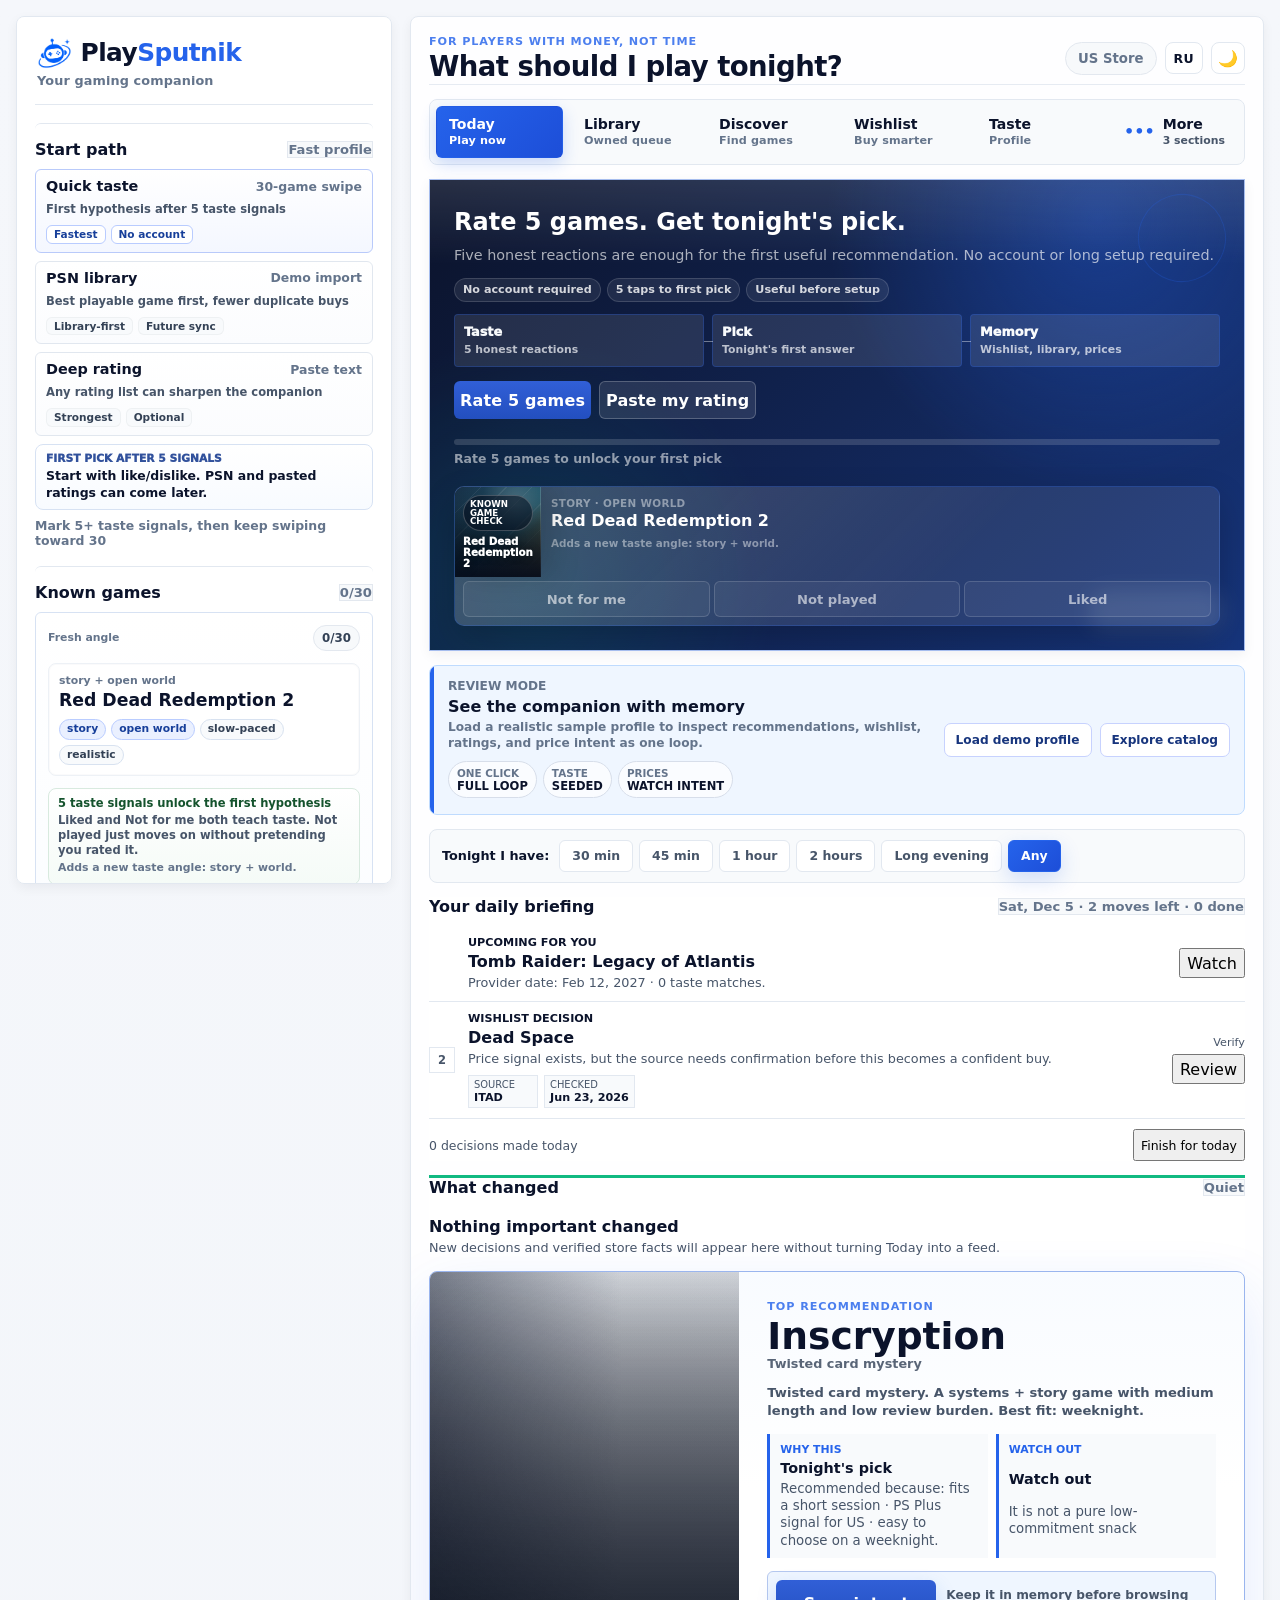
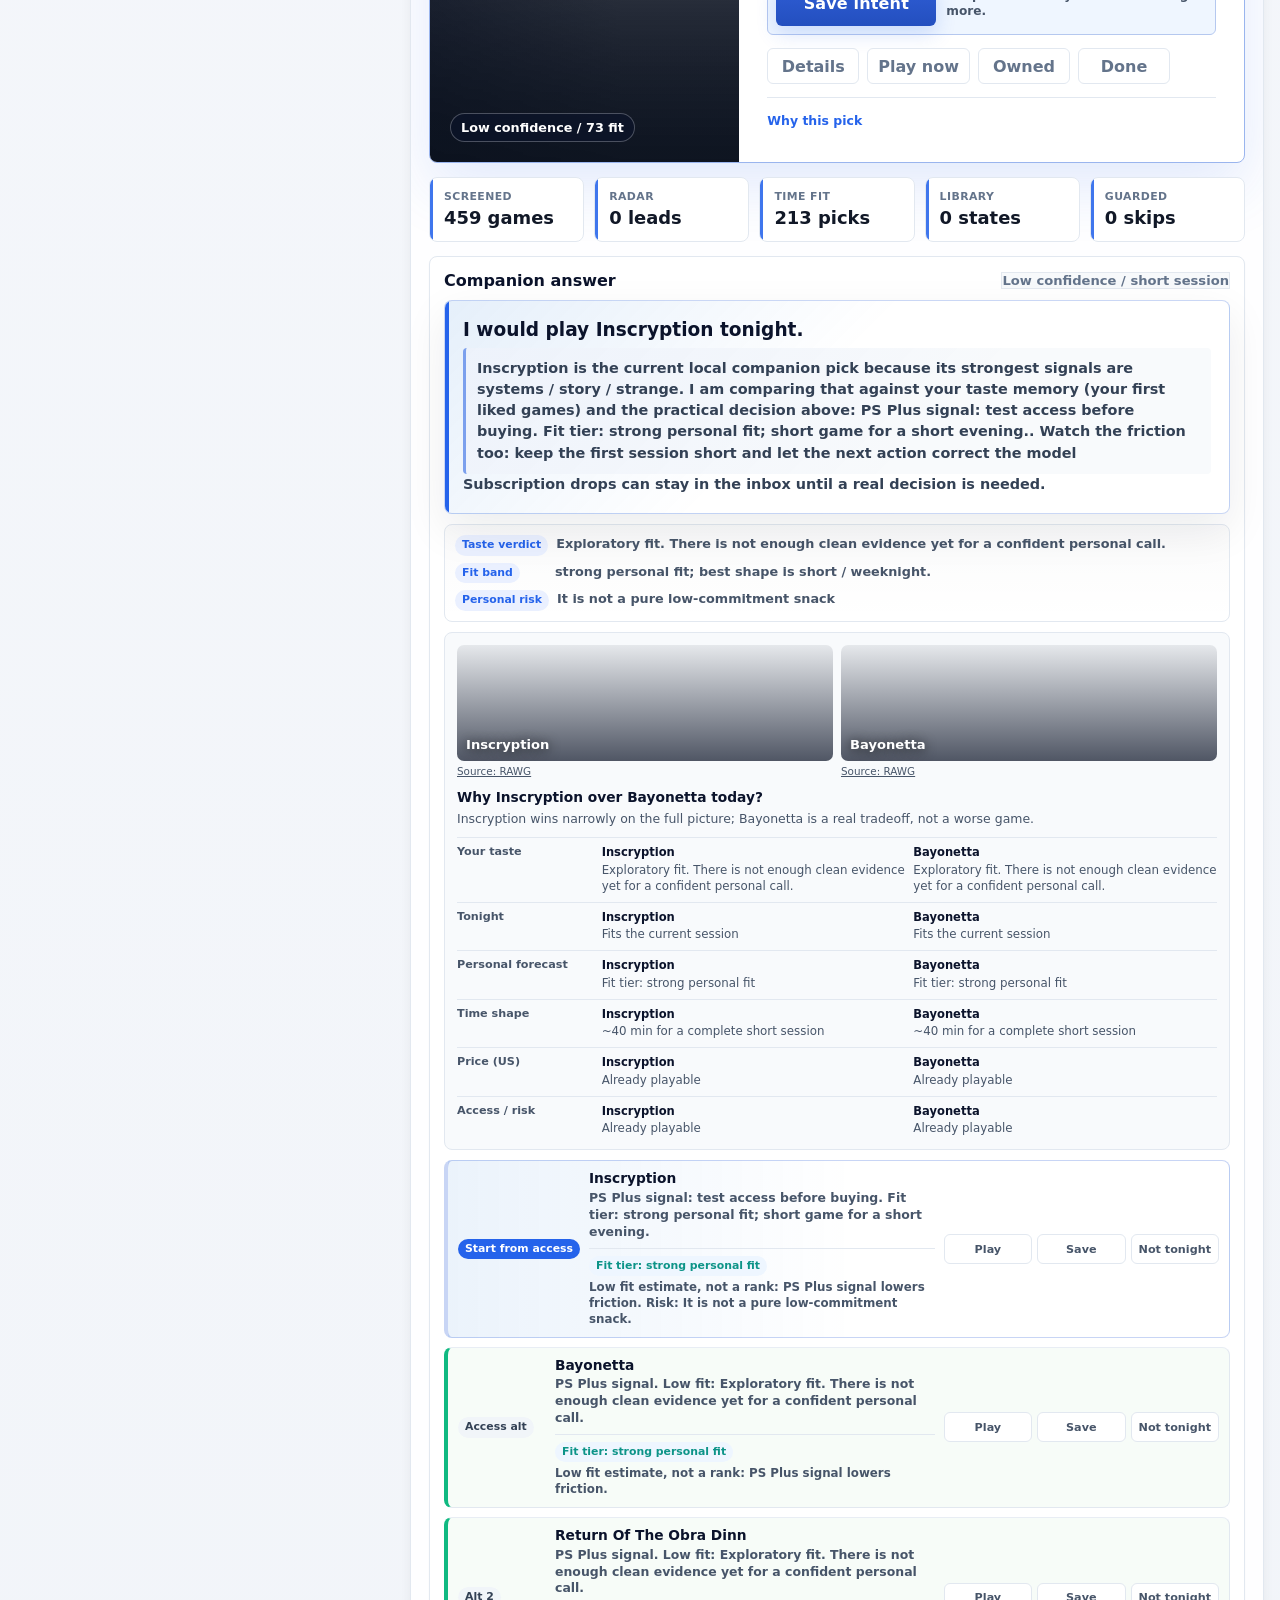
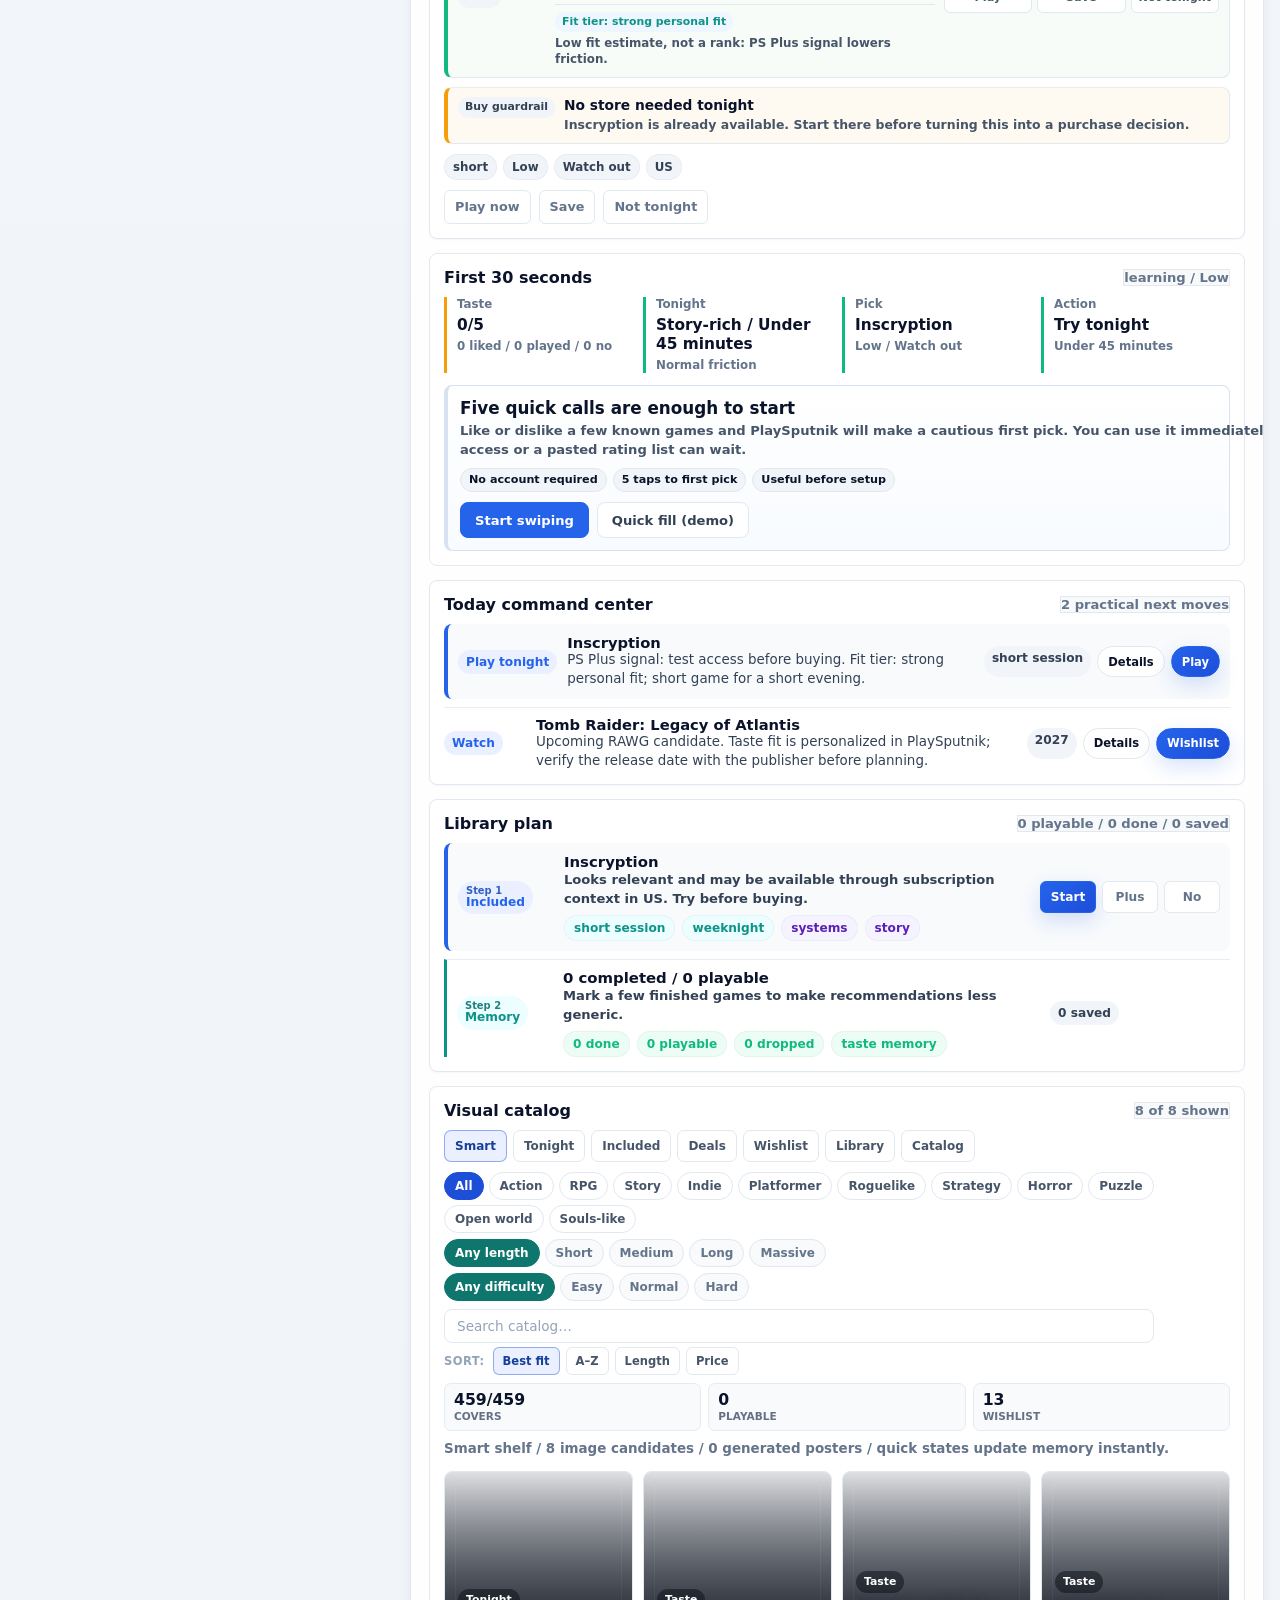
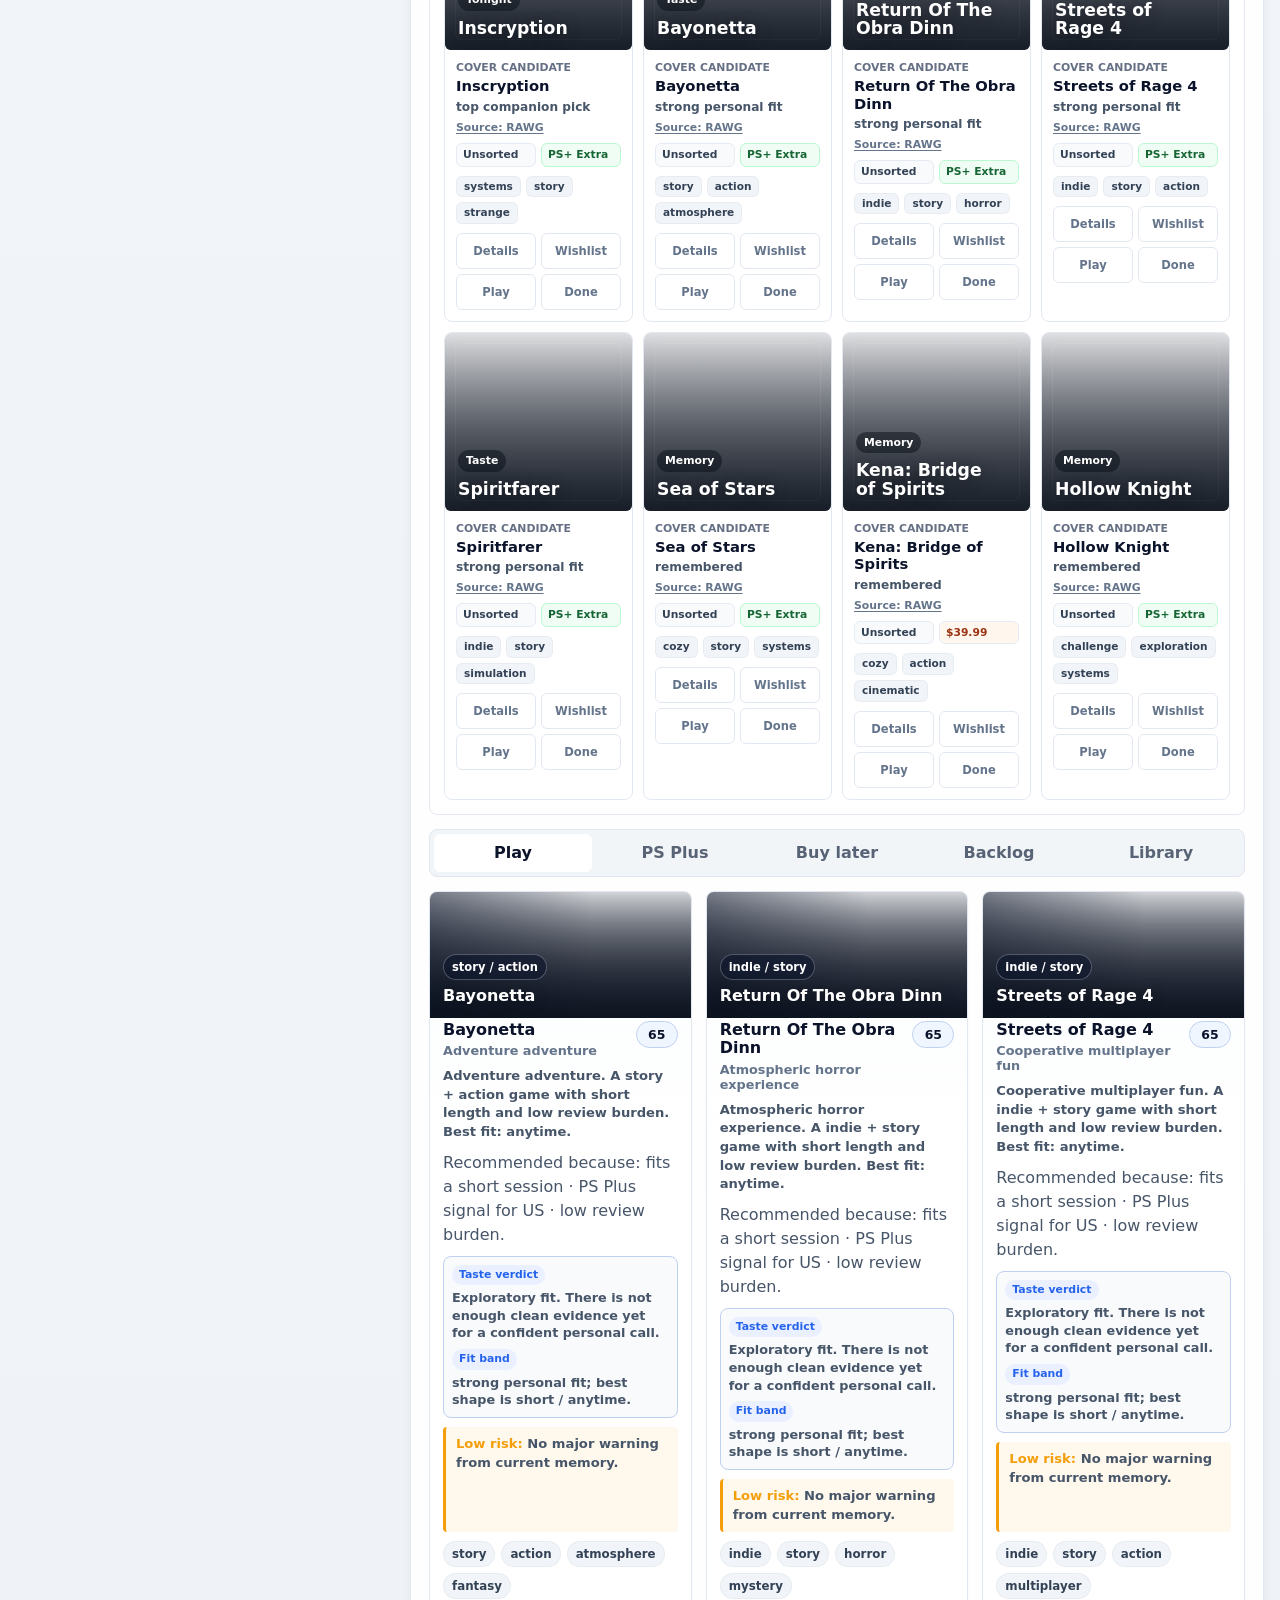
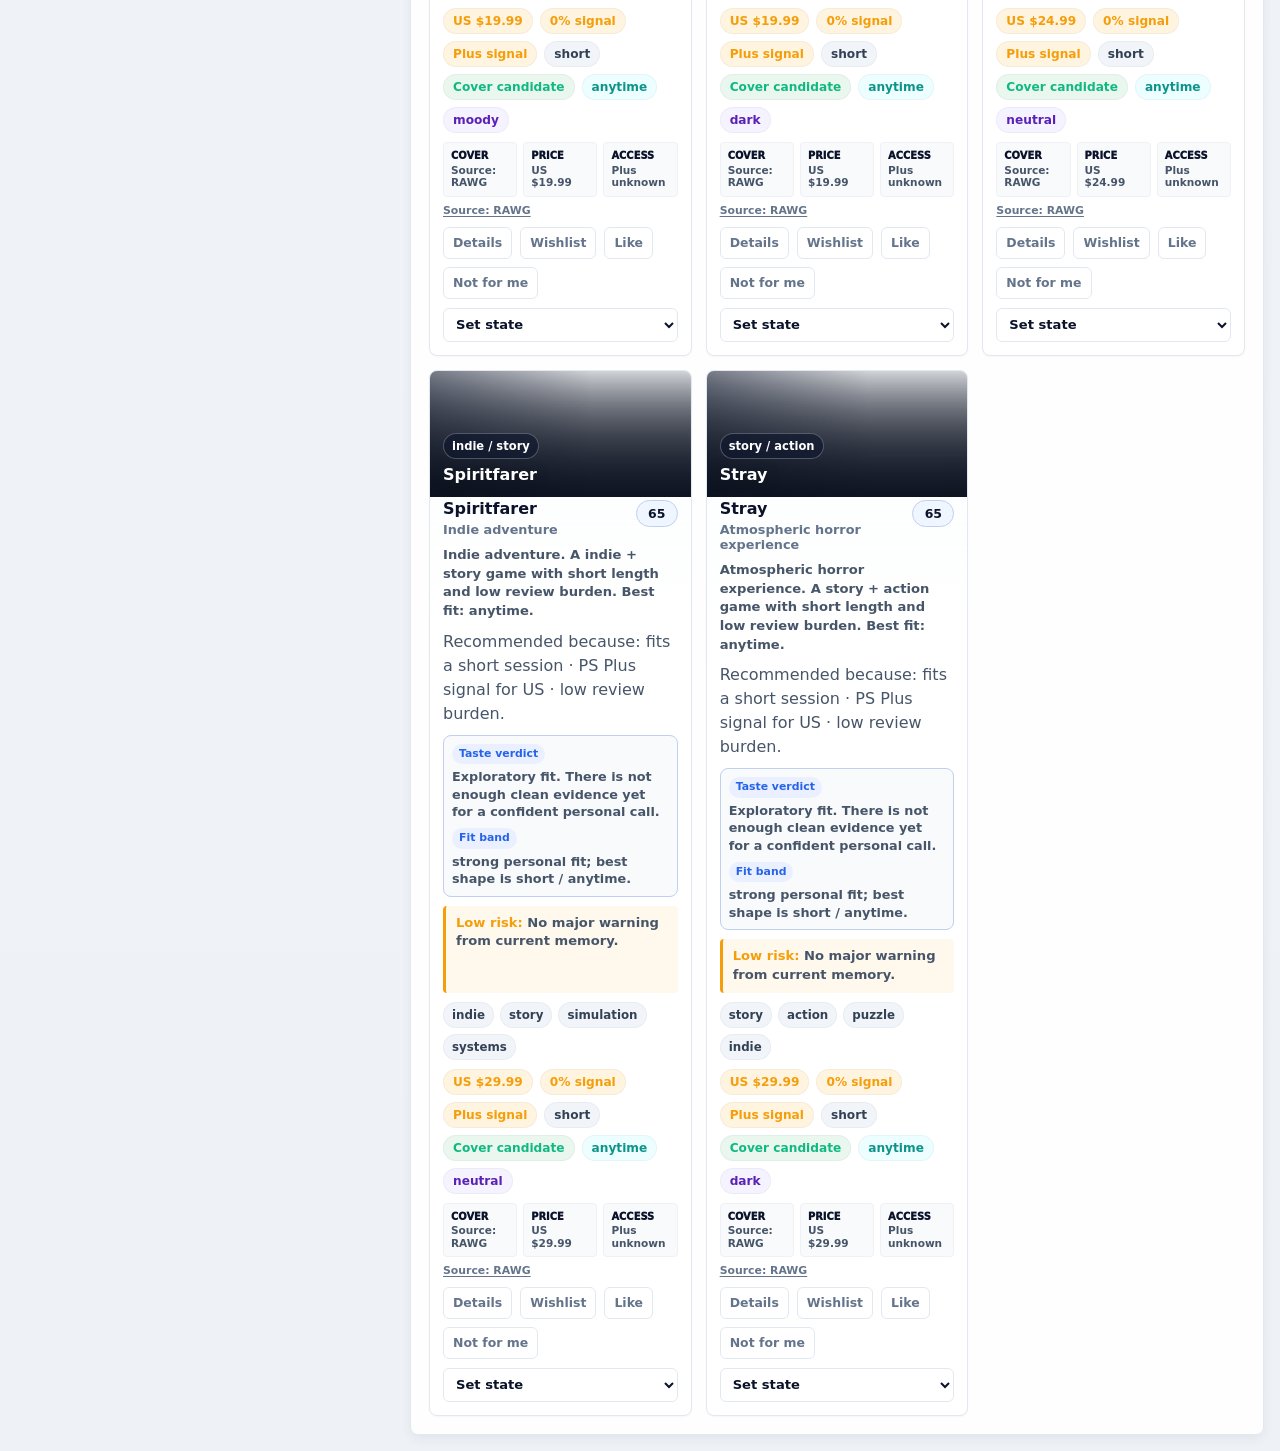
==== commit 64e948de: "Add activity digest and weekly report" ====
--- a/index.html
+++ b/index.html
@@ -393,6 +393,14 @@
           <div class="daily-briefing-footer" id="daily-briefing-footer"></div>
         </section>
 
+        <section class="recent-changes-panel" id="recent-changes-panel" aria-labelledby="recent-changes-title" data-view-section="today">
+          <div class="section-heading">
+            <h2 id="recent-changes-title" data-i18n="today.changes.title">What changed</h2>
+            <span id="recent-changes-status"></span>
+          </div>
+          <div class="recent-changes-list" id="recent-changes-list"></div>
+        </section>
+
         <section class="continuity-panel" id="continuity-panel" aria-labelledby="continuity-title" data-view-section="today" hidden>
           <div class="section-heading">
             <h2 id="continuity-title" data-i18n="today.continuity.title">Continue your game</h2>
@@ -810,6 +818,20 @@
             <h2 id="export-title" data-i18n="data.exportTitle">Export &amp; Import</h2>
             <span id="export-status"></span>
           </div>
+          <div class="sync-profile-status" id="sync-profile-status" aria-live="polite"></div>
+          <div class="profile-conflict" id="profile-conflict" role="alert" aria-labelledby="profile-conflict-title" hidden>
+            <div class="profile-conflict-copy">
+              <span class="eyebrow" data-i18n="data.syncReviewKicker">Backup review</span>
+              <h3 id="profile-conflict-title"></h3>
+              <p id="profile-conflict-detail"></p>
+            </div>
+            <div class="profile-conflict-facts" id="profile-conflict-facts"></div>
+            <div class="action-row">
+              <button class="primary-action" id="profile-conflict-use" type="button" data-i18n="data.syncUseBackup">Use backup</button>
+              <button class="secondary-action" id="profile-conflict-keep" type="button" data-i18n="data.syncKeepDevice">Keep this device</button>
+              <button class="text-action" id="profile-conflict-cancel" type="button" data-i18n="data.syncCancel">Cancel</button>
+            </div>
+          </div>
           <p class="panel-note" data-i18n="data.exportNote">Save your library and taste profile, or restore from a previous backup.</p>
           <div class="export-actions">
             <button class="secondary-action" id="export-json" type="button" data-i18n="data.exportJson">Export JSON</button>
@@ -865,6 +887,16 @@
           <div class="section-heading">
             <h2 id="stats-title" data-i18n="stats.title">My library stats</h2>
             <span id="stats-badge"></span>
+          </div>
+          <div class="weekly-report" id="weekly-report" aria-labelledby="weekly-report-title">
+            <div class="weekly-report-heading">
+              <div>
+                <span data-i18n="stats.weekly.eyebrow">Last 7 days</span>
+                <h3 id="weekly-report-title" data-i18n="stats.weekly.title">Your gaming week</h3>
+              </div>
+              <span id="weekly-report-period"></span>
+            </div>
+            <div id="weekly-report-body"></div>
           </div>
           <div class="stats-grid" id="stats-grid"></div>
           <div class="stats-calibration" id="stats-calibration"></div>
--- a/styles/components.css
+++ b/styles/components.css
@@ -628,18 +628,19 @@
 body[data-app-view-current="today"] .demo-continuity-panel { order: 4; }
 body[data-app-view-current="today"] .tonight-time { order: 5; }
 body[data-app-view-current="today"] .daily-briefing-panel { order: 6; }
-body[data-app-view-current="today"] .continuity-panel { order: 7; }
-body[data-app-view-current="today"] .top-pick { order: 8; }
-body[data-app-view-current="today"] .value-strip { order: 9; }
-body[data-app-view-current="today"] .answer-panel { order: 10; }
-body[data-app-view-current="today"] .taste-understood-panel { order: 11; }
-body[data-app-view-current="today"] .first-run-panel { order: 12; }
-body[data-app-view-current="today"] .amnesty-panel { order: 13; }
-body[data-app-view-current="today"] .plan-panel { order: 14; }
-body[data-app-view-current="today"] .library-plan-panel { order: 15; }
-body[data-app-view-current="today"] .visual-catalog-panel { order: 16; }
-body[data-app-view-current="today"] .tabs { order: 17; }
-body[data-app-view-current="today"] .cluster-grid { order: 18; }
+body[data-app-view-current="today"] .recent-changes-panel { order: 7; }
+body[data-app-view-current="today"] .continuity-panel { order: 8; }
+body[data-app-view-current="today"] .top-pick { order: 9; }
+body[data-app-view-current="today"] .value-strip { order: 10; }
+body[data-app-view-current="today"] .answer-panel { order: 11; }
+body[data-app-view-current="today"] .taste-understood-panel { order: 12; }
+body[data-app-view-current="today"] .first-run-panel { order: 13; }
+body[data-app-view-current="today"] .amnesty-panel { order: 14; }
+body[data-app-view-current="today"] .plan-panel { order: 15; }
+body[data-app-view-current="today"] .library-plan-panel { order: 16; }
+body[data-app-view-current="today"] .visual-catalog-panel { order: 17; }
+body[data-app-view-current="today"] .tabs { order: 18; }
+body[data-app-view-current="today"] .cluster-grid { order: 19; }
 
 .daily-briefing-panel {
   border-top: 3px solid var(--accent);
@@ -713,6 +714,46 @@
 .daily-briefing-receipt ul { grid-column: 1 / -1; display: grid; gap: 4px; margin: 0; padding: 0; list-style: none; }
 .daily-briefing-receipt li { display: flex; justify-content: space-between; gap: 12px; color: var(--text-mid); font-size: 0.75rem; }
 .daily-briefing-receipt li strong { color: var(--ink); text-align: right; }
+
+.recent-changes-panel {
+  border-top: 3px solid var(--green);
+  background: var(--card-bg);
+}
+
+.recent-changes-list { display: grid; }
+
+.recent-change {
+  display: grid;
+  grid-template-columns: 8px minmax(0, 1fr) minmax(105px, auto);
+  gap: 12px;
+  align-items: center;
+  min-height: 64px;
+  border-top: 1px solid var(--line);
+  padding: 10px 0;
+}
+
+.recent-change:first-child { border-top: 0; }
+.recent-change-marker { width: 4px; height: 32px; background: var(--accent); }
+.recent-change.kind-price .recent-change-marker,
+.recent-change.kind-subscription .recent-change-marker { background: var(--green); }
+.recent-change.kind-release .recent-change-marker { background: var(--warning); }
+.recent-change-copy { display: grid; gap: 2px; min-width: 0; }
+.recent-change-copy > span {
+  color: var(--accent);
+  font-size: 0.68rem;
+  font-weight: 800;
+  text-transform: uppercase;
+}
+.recent-change-copy strong { overflow-wrap: anywhere; color: var(--ink); }
+.recent-change-copy p { margin: 0; color: var(--text-mid); font-size: 0.78rem; line-height: 1.35; }
+.recent-change-meta { display: grid; gap: 4px; justify-items: end; font-size: 0.7rem; }
+.recent-change-meta time,
+.recent-change-meta span { color: var(--text-mid); }
+.recent-change-meta a { color: var(--accent); font-weight: 700; }
+.recent-change-meta button { min-height: 30px; }
+.recent-changes-empty { display: grid; gap: 4px; padding: 10px 0 2px; }
+.recent-changes-empty strong { color: var(--ink); }
+.recent-changes-empty span { color: var(--text-mid); font-size: 0.8rem; }
 
 .continuity-panel {
   border: 1px solid var(--line);
@@ -761,6 +802,14 @@
   .daily-briefing-action { grid-column: 2; grid-auto-flow: column; justify-content: start; justify-items: start; align-items: center; }
   .daily-briefing-receipt { grid-template-columns: 1fr; }
   .daily-briefing-receipt button { justify-self: start; }
+  .recent-change { grid-template-columns: 8px minmax(0, 1fr); }
+  .recent-change-meta {
+    grid-column: 2;
+    grid-auto-flow: column;
+    justify-content: start;
+    justify-items: start;
+    align-items: center;
+  }
   #continuity-body { grid-template-columns: 1fr; }
   .continuity-actions { justify-content: flex-start; }
 }
@@ -6450,6 +6499,56 @@
   margin-bottom: 12px;
 }
 
+.sync-profile-status {
+  display: grid;
+  gap: 10px;
+  border-left: 3px solid var(--accent);
+  background: var(--card-bg-soft);
+  margin-bottom: 12px;
+  padding: 10px 12px;
+}
+
+.sync-profile-heading {
+  display: flex;
+  align-items: center;
+  justify-content: space-between;
+  gap: 12px;
+}
+
+.sync-profile-heading > div { display: grid; gap: 2px; }
+.sync-profile-heading > div span { color: var(--text-mid); font-size: 0.68rem; font-weight: 800; text-transform: uppercase; }
+.sync-profile-heading > div strong { color: var(--ink); }
+.sync-profile-cloud { border: 1px solid var(--line); background: var(--chip-bg); color: var(--text-mid); padding: 4px 7px; font-size: 0.7rem; font-weight: 750; }
+.sync-profile-facts { display: grid; grid-template-columns: repeat(4, minmax(0, 1fr)); gap: 7px; }
+.sync-profile-facts > span { display: grid; gap: 2px; min-width: 0; border-top: 1px solid var(--line); padding-top: 6px; }
+.sync-profile-facts small { color: var(--text-mid); font-size: 0.64rem; text-transform: uppercase; }
+.sync-profile-facts strong { overflow: hidden; color: var(--ink); font-size: 0.75rem; text-overflow: ellipsis; }
+.sync-profile-status p { margin: 0; color: var(--text-mid); font-size: 0.76rem; line-height: 1.4; }
+.sync-account-plan strong { color: var(--ink); }
+
+.profile-conflict {
+  display: grid;
+  gap: 12px;
+  border: 1px solid var(--amber);
+  background: var(--card-bg-soft);
+  margin-bottom: 12px;
+  padding: 14px;
+}
+.profile-conflict[hidden] { display: none; }
+.profile-conflict-copy { display: grid; gap: 4px; }
+.profile-conflict-copy h3 { margin: 0; color: var(--ink); font-size: 1rem; }
+.profile-conflict-copy p { margin: 0; color: var(--text-mid); font-size: 0.82rem; line-height: 1.45; }
+.profile-conflict-facts { display: grid; grid-template-columns: repeat(2, minmax(0, 1fr)); gap: 8px; }
+.profile-conflict-facts span { display: grid; gap: 3px; border: 1px solid var(--line); background: var(--card-bg); padding: 8px 10px; }
+.profile-conflict-facts small { color: var(--text-mid); font-size: 0.68rem; }
+.profile-conflict-facts strong { color: var(--ink); font-size: 0.82rem; }
+
+@media (max-width: 720px) {
+  .sync-profile-heading { align-items: flex-start; }
+  .sync-profile-facts { grid-template-columns: repeat(2, minmax(0, 1fr)); }
+  .profile-conflict-facts { grid-template-columns: 1fr; }
+}
+
 .export-import-label {
   display: inline-flex;
   align-items: center;
--- a/styles/polish.css
+++ b/styles/polish.css
@@ -1477,6 +1477,61 @@
   gap: 20px;
 }
 
+.weekly-report {
+  display: grid;
+  gap: 14px;
+  border-top: 1px solid var(--card-border);
+  border-bottom: 1px solid var(--card-border);
+  padding: 18px 0;
+}
+
+.weekly-report-heading {
+  display: flex;
+  justify-content: space-between;
+  gap: 16px;
+  align-items: end;
+}
+
+.weekly-report-heading > div { display: grid; gap: 3px; }
+.weekly-report-heading span {
+  color: var(--text-mid);
+  font-size: 0.72rem;
+  font-weight: 700;
+}
+.weekly-report-heading > div > span { color: var(--accent); text-transform: uppercase; }
+.weekly-report-heading h3 { margin: 0; color: var(--ink); font-size: 1rem; }
+#weekly-report-body { display: grid; gap: 12px; }
+.weekly-report-metrics {
+  display: grid;
+  grid-template-columns: repeat(4, minmax(0, 1fr));
+  gap: 0;
+}
+.weekly-report-metrics > div {
+  display: grid;
+  gap: 3px;
+  min-width: 0;
+  border-left: 1px solid var(--card-border);
+  padding: 4px 12px;
+}
+.weekly-report-metrics > div:first-child { border-left: 0; padding-left: 0; }
+.weekly-report-metrics strong { color: var(--ink); font-size: 1.15rem; overflow-wrap: anywhere; }
+.weekly-report-metrics span { color: var(--text-mid); font-size: 0.7rem; }
+.weekly-report-summary { margin: 0; color: var(--text-mid); font-size: 0.8rem; line-height: 1.45; }
+.weekly-report-next {
+  display: grid;
+  grid-template-columns: minmax(0, 1fr) auto;
+  gap: 16px;
+  align-items: center;
+  background: var(--card-bg-soft);
+  border-left: 3px solid var(--accent);
+  padding: 11px 12px;
+}
+.weekly-report-next > div { display: grid; gap: 2px; }
+.weekly-report-next span { color: var(--accent); font-size: 0.68rem; font-weight: 800; text-transform: uppercase; }
+.weekly-report-next strong { color: var(--ink); }
+.weekly-report-next p { margin: 0; color: var(--text-mid); font-size: 0.76rem; }
+.weekly-report-next button { min-height: 32px; }
+
 .stats-grid {
   display: grid;
   grid-template-columns: repeat(3, 1fr);
@@ -1651,6 +1706,10 @@
 }
 
 @media (max-width: 640px) {
+  .weekly-report-metrics { grid-template-columns: repeat(2, minmax(0, 1fr)); row-gap: 12px; }
+  .weekly-report-metrics > div:nth-child(3) { border-left: 0; padding-left: 0; }
+  .weekly-report-next { grid-template-columns: 1fr; }
+  .weekly-report-next button { justify-self: start; }
   .stats-grid {
     grid-template-columns: repeat(2, 1fr);
   }
